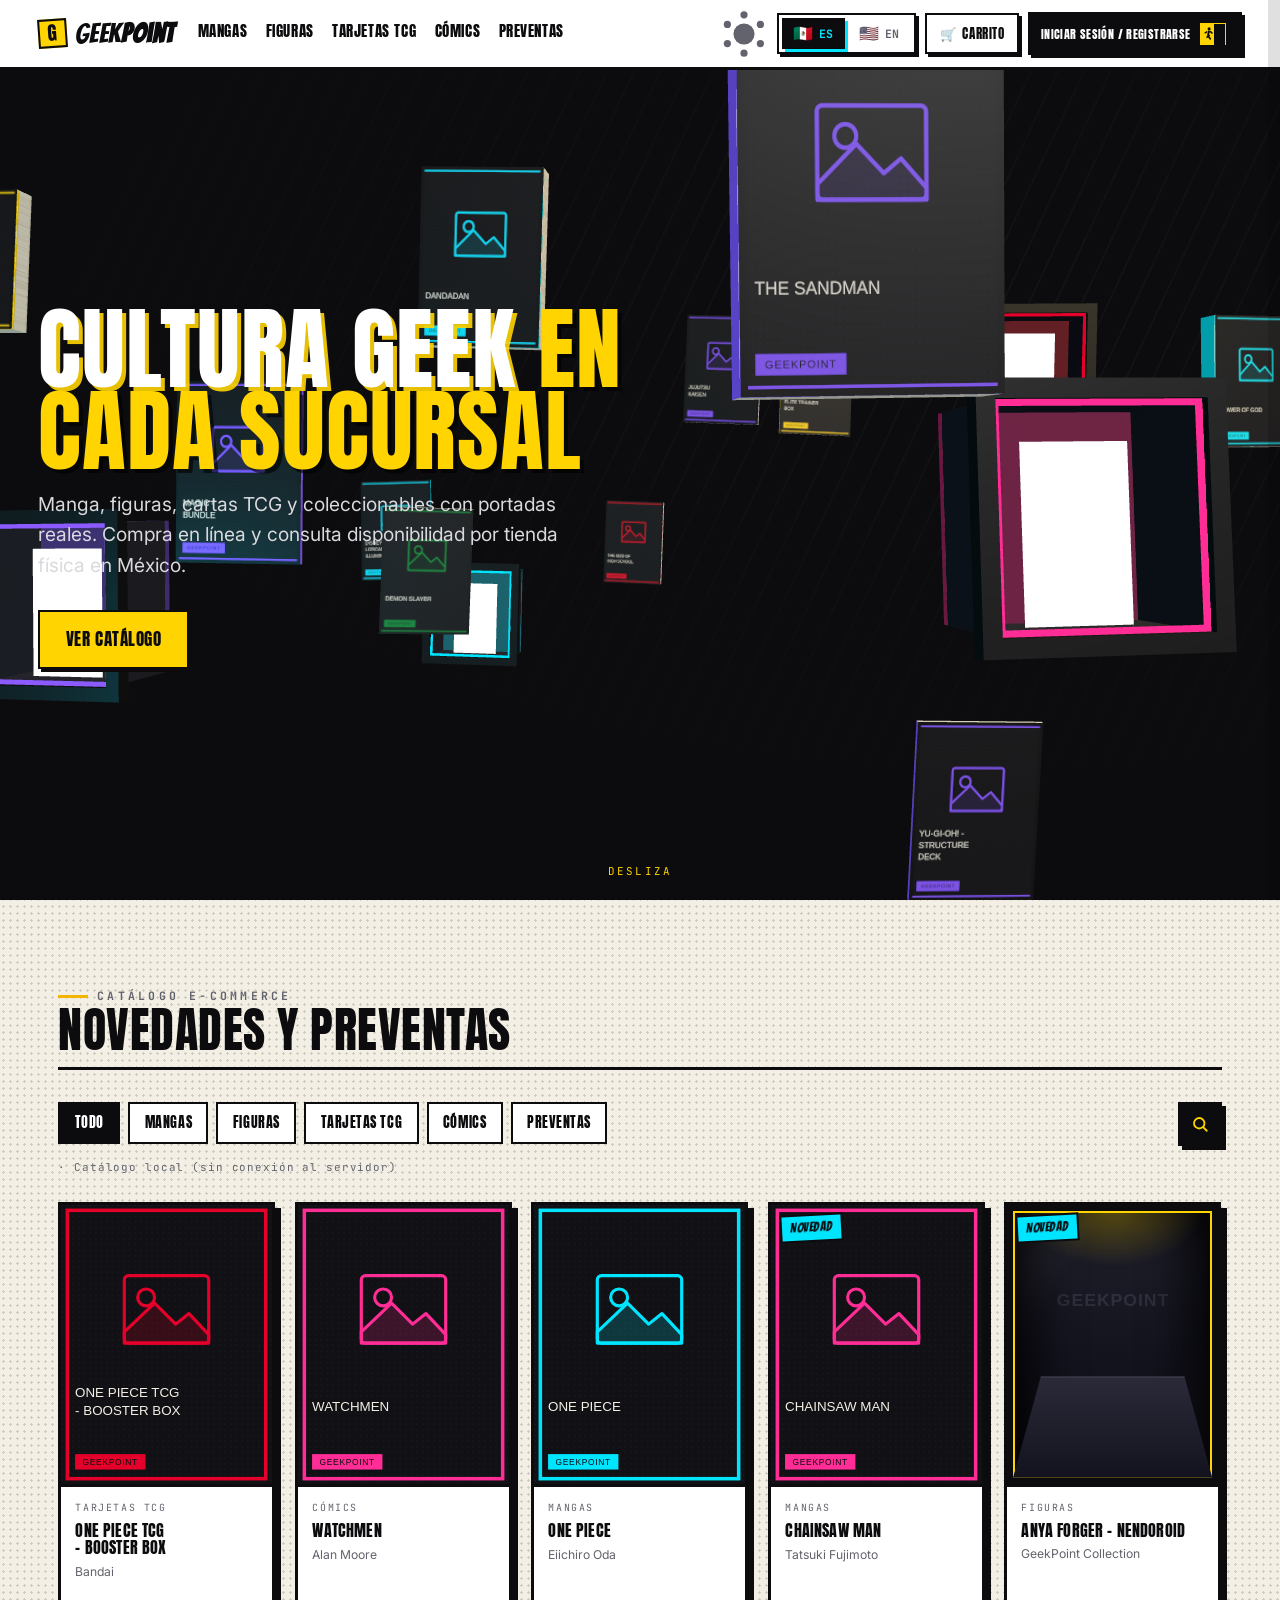
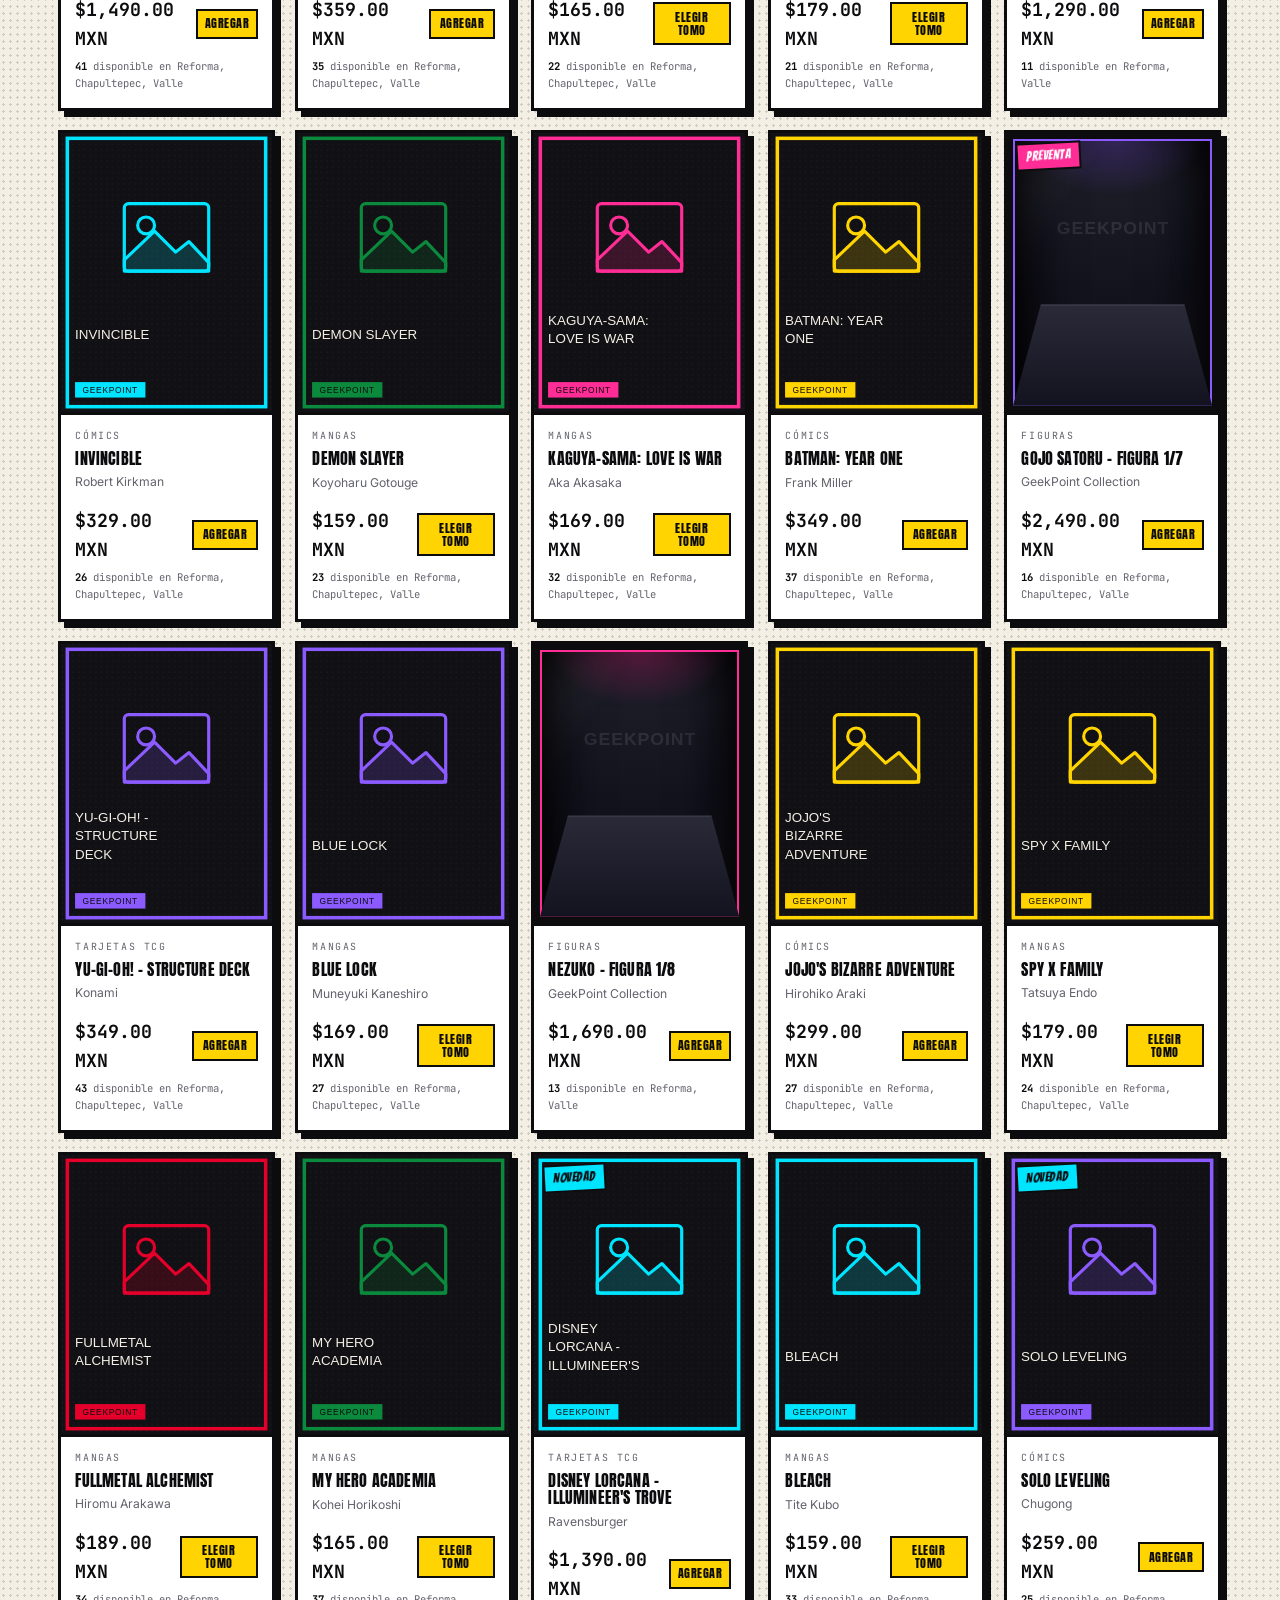
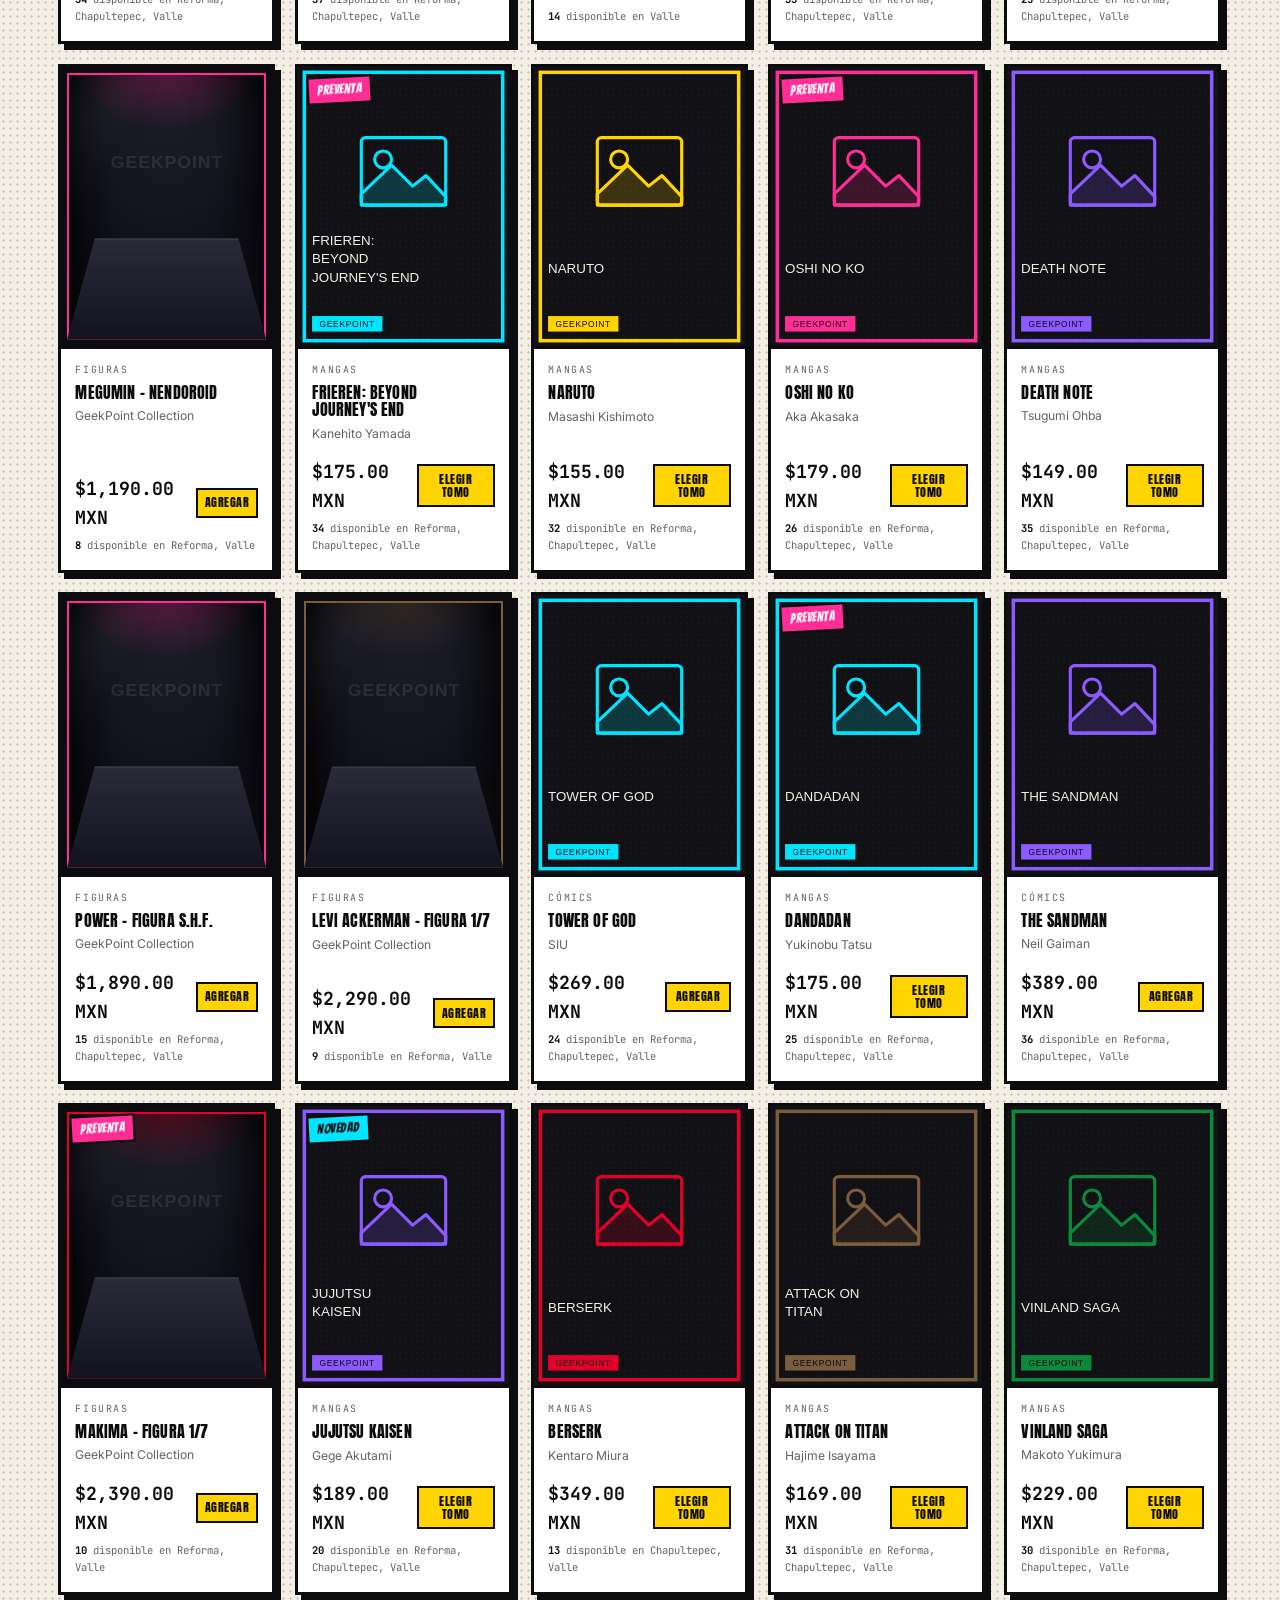
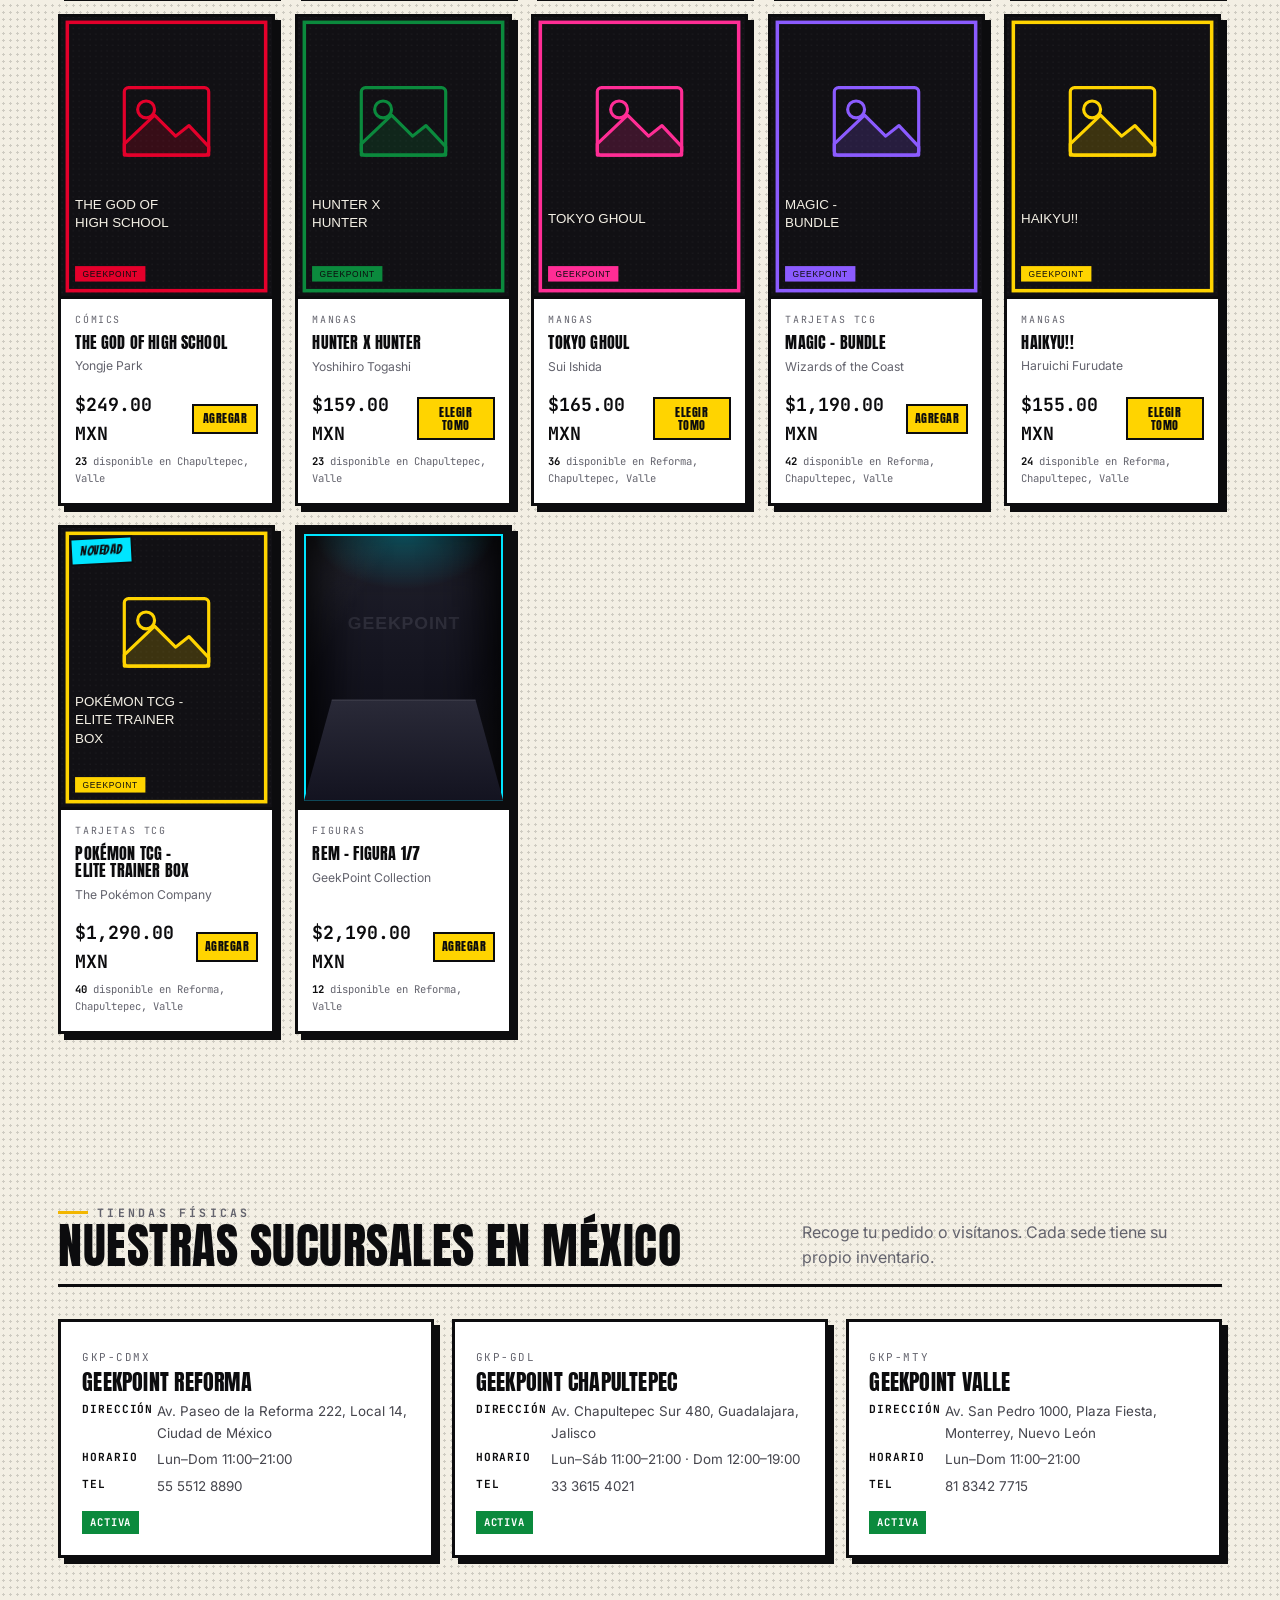
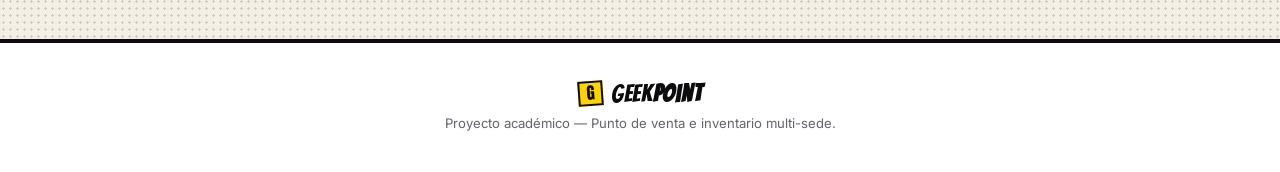
==== public_html/index.html @ 4c240dd3 "mejoras pequeñas" ====
<!DOCTYPE html>
<html lang="es">
<head>
  <meta charset="UTF-8" />
  <meta name="viewport" content="width=device-width, initial-scale=1, viewport-fit=cover" />
  <meta name="theme-color" content="#0c0c0e" />
  <title>GeekPoint — Portal Coleccionable & Sistema POS Multi-Sede</title>
  <meta name="description" content="Tienda de manga, figuras, cartas TCG y coleccionables. Catálogo interactivo 3D y sistema de punto de venta e inventario multi-sucursal." />

  <link rel="preconnect" href="https://fonts.googleapis.com" />
  <link rel="preconnect" href="https://fonts.gstatic.com" crossorigin />
  <link rel="stylesheet" href="https://fonts.googleapis.com/css2?family=Anton&family=Bangers&family=Inter:wght@400;500;600;700&family=JetBrains+Mono:wght@400;600;700&display=swap" />

  <link rel="icon" href="data:image/svg+xml,%3Csvg xmlns='http://www.w3.org/2000/svg' viewBox='0 0 100 100'%3E%3Crect width='100' height='100' fill='%23ffd400'/%3E%3Ctext x='50' y='72' font-size='68' text-anchor='middle' font-family='Arial Black,sans-serif' font-weight='900'%3EG%3C/text%3E%3C/svg%3E" />

  <!-- PWA: manifest + iconos (generados por tools/generate_pwa_icons.py a partir de este mismo favicon) -->
  <link rel="manifest" href="manifest.webmanifest" />
  <link rel="apple-touch-icon" sizes="180x180" href="icons/apple-touch-icon.png" />
  <meta name="application-name" content="GeekPoint" />
  <meta name="mobile-web-app-capable" content="yes" />
  <meta name="apple-mobile-web-app-capable" content="yes" />
  <meta name="apple-mobile-web-app-title" content="GeekPoint" />
  <meta name="apple-mobile-web-app-status-bar-style" content="default" />

  <!-- Anti-flash de Modo Oscuro: aplica data-theme antes de pintar. Por defecto: claro. -->
  <script>
    try {
      if (localStorage.getItem('gp_theme') === 'dark')
        document.documentElement.setAttribute('data-theme', 'dark');
    } catch (e) {}
  </script>

  <link rel="stylesheet" href="assets/css/tokens.css?v=20260914_v76" />
  <link rel="stylesheet" href="assets/css/base.css?v=20260922_v77" />
  <link rel="stylesheet" href="assets/css/components.css?v=20261001_v99" />
  <link rel="stylesheet" href="assets/css/store.css?v=20261002_v78" />
  <link rel="stylesheet" href="assets/css/app.css?v=20261002_v169" />
</head>
<body>
  <a class="skip-link" href="#main">Saltar al contenido</a>

  <!-- ================= SPLASH ================= -->
  <div class="splash" data-splash aria-hidden="true">
    <div class="splash__mark">GEEK<b>POINT</b></div>
    <div class="splash__bar"><i></i></div>
  </div>

  <!-- ================= HEADER ================= -->
  <header class="topbar" data-topbar>
    <a href="#/" class="brand" data-link>
      <span class="brand__glyph">G</span>
      <span>Geek<b>Point</b></span>
    </a>

    <nav class="topbar__nav" data-nav-store aria-label="Categorías">
      <a href="#/cat/manga" data-link data-i18n="cat.manga">Mangas</a>
      <a href="#/cat/figuras" data-link data-i18n="cat.figuras">Figuras</a>
      <a href="#/cat/tcg" data-link data-i18n="cat.tcg">Tarjetas TCG</a>
      <a href="#/cat/comics" data-link data-i18n="cat.comics">Cómics</a>
      <a href="#/cat/preventa" data-link data-i18n="cat.preventa">Preventas</a>
    </nav>

    <div class="topbar__actions">
      <!-- Solo visible cuando el navegador permite instalar de verdad (js/pwa.js). -->
      <button type="button" class="pwa-btn" data-pwa-install hidden title="Instalar aplicación" data-i18n-title="pwa.install">
        <svg viewBox="0 0 24 24" fill="none" stroke="currentColor" stroke-width="2.4" stroke-linecap="round" stroke-linejoin="round" aria-hidden="true">
          <path d="M12 3v11"/><path d="M7.5 9.5 12 14l4.5-4.5"/><path d="M4 16v3a2 2 0 0 0 2 2h12a2 2 0 0 0 2-2v-3"/>
        </svg>
        <span class="sr-only" data-i18n="pwa.install">Instalar aplicación</span>
      </button>
      <label for="themeToggle" class="themeToggle st-sunMoonThemeToggleBtn" title="Cambiar tema" aria-label="Cambiar a tema oscuro">
        <input type="checkbox" id="themeToggle" class="themeToggleInput" />
        <svg width="18" height="18" viewBox="0 0 20 20" fill="currentColor" stroke="none">
          <mask id="moon-mask">
            <rect x="0" y="0" width="20" height="20" fill="white"></rect>
            <circle cx="11" cy="3" r="8" fill="black"></circle>
          </mask>
          <circle class="sunMoon" cx="10" cy="10" r="8" mask="url(#moon-mask)"></circle>
          <g>
            <circle class="sunRay sunRay1" cx="18" cy="10" r="1.5"></circle>
            <circle class="sunRay sunRay2" cx="14" cy="16.928" r="1.5"></circle>
            <circle class="sunRay sunRay3" cx="6" cy="16.928" r="1.5"></circle>
            <circle class="sunRay sunRay4" cx="2" cy="10" r="1.5"></circle>
            <circle class="sunRay sunRay5" cx="6" cy="3.1718" r="1.5"></circle>
            <circle class="sunRay sunRay6" cx="14" cy="3.1718" r="1.5"></circle>
          </g>
        </svg>
      </label>

      <div class="lang-toggle" data-lang-toggle role="group" aria-label="Idioma / Language">
        <button type="button" data-lang="es" class="is-active" aria-label="Español">
          <span class="lang-toggle__flag" aria-hidden="true">🇲🇽</span><span class="lang-toggle__code">ES</span>
        </button>
        <button type="button" data-lang="en" aria-label="English">
          <span class="lang-toggle__flag" aria-hidden="true">🇺🇸</span><span class="lang-toggle__code">EN</span>
        </button>
      </div>

      <button type="button" class="cartbtn" data-nav-store data-cart-open aria-label="Carrito">
        <span aria-hidden="true">🛒</span>
        <span data-i18n="nav.cart">Carrito</span>
        <span class="cartbtn__count" data-cart-count data-count="0"></span>
      </button>

      <a href="#/acceso" class="btn btn--ink btn--sm navsign navsign--enter" data-link data-session-hide
         data-tip data-i18n-tip="cta.login">
        <span class="navsign__label" data-i18n="cta.login">Iniciar sesión</span>
        <!-- Pictograma placeholder estilo señal (puerta + figura geométrica).
             Contenido dentro de .navsign__stage (tamaño fijo, overflow:hidden):
             no puede desbordar el botón. Para sustituir el personaje basta con
             reemplazar el <svg> de .navsign__figure — la animación vive en
             components.css sobre esa clase, no depende de este markup. -->
        <span class="navsign__stage" aria-hidden="true">
          <span class="navsign__door">
            <span class="navsign__frame"></span>
            <span class="navsign__leaf"></span>
          </span>
          <span class="navsign__figure">
            <svg viewBox="0 0 20 24" width="100%" height="100%" fill="currentColor">
              <circle cx="11" cy="3.4" r="2.4"/>
              <rect x="8.6" y="6" width="3" height="7.4" rx="1.3" transform="rotate(14 10.1 9.7)"/>
              <rect x="11" y="7" width="2.2" height="5.5" rx="1" transform="rotate(-50 12.1 7)"/>
              <rect x="7.2" y="7.4" width="2.2" height="5" rx="1" transform="rotate(60 8.3 7.4)"/>
              <rect x="10.8" y="13" width="2.6" height="6.5" rx="1.2" transform="rotate(55 12.1 13)"/>
              <rect x="7" y="13" width="2.6" height="8.5" rx="1.2" transform="rotate(-38 8.3 13)"/>
            </svg>
          </span>
        </span>
      </a>
      <a href="#/panel" class="btn btn--panini btn--sm" data-link data-session-show hidden data-i18n="cta.mypanel">Mi panel</a>
      <button type="button" class="navsign navsign--exit" data-session-show hidden data-logout
              data-tip data-i18n-tip="cta.logout">
        <span class="navsign__stage" aria-hidden="true">
          <span class="navsign__door">
            <span class="navsign__frame"></span>
            <span class="navsign__leaf"></span>
          </span>
          <span class="navsign__figure">
            <svg viewBox="0 0 20 24" width="100%" height="100%" fill="currentColor">
              <circle cx="11" cy="3.4" r="2.4"/>
              <rect x="8.6" y="6" width="3" height="7.4" rx="1.3" transform="rotate(14 10.1 9.7)"/>
              <rect x="11" y="7" width="2.2" height="5.5" rx="1" transform="rotate(-50 12.1 7)"/>
              <rect x="7.2" y="7.4" width="2.2" height="5" rx="1" transform="rotate(60 8.3 7.4)"/>
              <rect x="10.8" y="13" width="2.6" height="6.5" rx="1.2" transform="rotate(55 12.1 13)"/>
              <rect x="7" y="13" width="2.6" height="8.5" rx="1.2" transform="rotate(-38 8.3 13)"/>
            </svg>
          </span>
        </span>
        <span class="sr-only" data-i18n="cta.logout">Cerrar sesión</span>
      </button>
    </div>
  </header>

  <div class="api-banner" data-api-banner hidden>
    <span data-i18n="banner.offline">Catálogo en modo local: el servidor no responde. La tienda funciona; para el panel inicia PHP + MySQL.</span>
    <button type="button" data-api-retry data-i18n="banner.retry">Reintentar</button>
  </div>

  <!-- ================= SPA ROOT ================= -->
  <main id="main" class="app-root" data-app>
    <div data-static-store>
      <!-- HERO -->
      <section class="hero">
        <canvas class="hero__canvas" data-hero3d aria-hidden="true"></canvas>
        <div class="hero__lines" aria-hidden="true"></div>
        <div class="hero__inner">
          <h1 class="hero__title">
            <span data-i18n="hero.t1">Cultura geek</span>
            <span class="yellow" data-i18n="hero.t2">en cada sucursal</span>
          </h1>
          <p class="hero__lead" data-i18n="hero.lead">
            Manga, figuras, cartas TCG y coleccionables con portadas reales.
            Compra en línea y consulta disponibilidad por tienda física en México.
          </p>
          <div class="hero__cta">
            <a href="#catalogo" class="btn btn--panini btn--lg" data-i18n="hero.shop">Ver catálogo</a>
          </div>
        </div>
        <span class="hero__scroll" data-i18n="hero.scroll">Desliza</span>
      </section>

      <!-- CATÁLOGO -->
      <section class="section" id="catalogo">
        <header class="section__head">
          <div>
            <p class="kicker" data-i18n="shop.kicker">Catálogo e-commerce</p>
            <h2 data-i18n="shop.title">Novedades y preventas</h2>
          </div>
        </header>
        <div class="catalog-controls">
          <div class="catbar" data-catbar></div>
          <div class="catsearch" data-catsearch>
            <button type="button" class="catsearch__toggle" data-search-toggle aria-label="Buscar" aria-expanded="false">
              <svg viewBox="0 0 24 24" fill="none" aria-hidden="true">
                <circle cx="11" cy="11" r="7" stroke="currentColor" stroke-width="2.4"/>
                <line x1="16.5" y1="16.5" x2="21" y2="21" stroke="currentColor" stroke-width="2.4" stroke-linecap="round"/>
              </svg>
            </button>
            <input type="search" class="catsearch__input" data-search-input
                   placeholder="Buscar por título o autor…" data-i18n-ph="shop.search"
                   aria-label="Buscar productos" autocomplete="off" />
          </div>
        </div>
        <div class="pgrid" data-pgrid></div>
      </section>

      <!-- SUCURSALES -->
      <section class="section" id="sucursales">
        <header class="section__head">
          <div>
            <p class="kicker" data-i18n="branches.kicker">Tiendas físicas</p>
            <h2 data-i18n="branches.title">Nuestras sucursales en México</h2>
          </div>
          <p data-i18n="branches.sub">Recoge tu pedido o visítanos. Cada sede tiene su propio inventario.</p>
        </header>
        <div class="branches" data-branches></div>
      </section>
    </div>
  </main>

  <!-- ================= CART DRAWER ================= -->
  <div class="cart-drawer__backdrop" data-cart-backdrop></div>
  <aside class="cart-drawer" data-cart-drawer aria-label="Carrito de compras">
    <div class="cart-drawer__head">
      <h2 data-i18n="cart.title">Tu carrito</h2>
      <button type="button" class="modal__close" data-cart-close aria-label="Cerrar">✕</button>
    </div>
    <div class="cart-drawer__items" data-cart-items></div>
    <div class="cart-drawer__foot">
      <div class="cart-drawer__total"><span data-i18n="cart.total">Total</span><span data-cart-total>$0.00</span></div>
      <button class="btn btn--panini btn--block" data-cart-quote data-i18n="cart.quote">Generar cotización</button>
      <p class="mono" style="font-size:.68rem;color:var(--muted);text-align:center" data-i18n="cart.note">Compra demo — no procesa pagos reales.</p>
    </div>
  </aside>

  <footer class="foot" data-foot>
    <div class="brand"><span class="brand__glyph">G</span><span>Geek<b>Point</b></span></div>
    <p class="foot__note" data-i18n="foot.note">Portal Coleccionable & Sistema POS Multi-Sede — proyecto académico.</p>
  </footer>

  <!-- ================= SCRIPTS (IIFE, orden estricto) ================= -->
  <script defer src="lib/gsap.min.js"></script>
  <script defer src="lib/ScrollTrigger.min.js"></script>
  <script defer src="lib/three.min.js"></script>
  <script defer src="lib/barcode.js?v=20260908_v74"></script>
  <script defer src="lib/manifest.js?v=20260908_v74"></script>
  <script defer src="js/config.js?v=20260910_v75"></script>
  <script defer src="js/i18n.js?v=20261002_v106"></script>
  <script defer src="js/ui.js?v=20260922_v89"></script>
  <script defer src="js/pwa.js?v=20261001_v1"></script>
  <script defer src="js/theme.js?v=20261001_v76"></script>
  <script defer src="js/api.js?v=20260910_v75"></script>
  <script defer src="js/services/pokemonApi.js?v=20260910_v75"></script>
  <script defer src="js/services/figureApi.js?v=20260910_v75"></script>
  <script defer src="js/store.js?v=20261002_v77"></script>
  <script defer src="js/catalog.js?v=20260914_v76"></script>
  <script defer src="js/three-hero.js?v=20260910_v75"></script>
  <script defer src="js/views/shell.js?v=20261002_v77"></script>
  <script defer src="js/views/store.js?v=20261002_v77"></script>
  <script defer src="js/views/login.js?v=20260930_v118"></script>
  <script defer src="js/views/account.js?v=20261001_v3"></script>
  <script defer src="js/views/admin.js?v=20261002_v92"></script>
  <script defer src="js/views/manager.js?v=20261001_v76"></script>
  <script defer src="js/views/pos.js?v=20261002_v94"></script>
  <script defer src="js/router.js?v=20260917_v76"></script>
  <script defer src="js/main.js?v=20261002_v93"></script>
</body>
</html>
---- public_html/assets/css/tokens.css ----
/* =============================================================
   GeekPoint — 1. Tokens de diseño
   Tienda  → "Manga Ink" (papel B&N alto contraste + Amarillo Panini + neón)
   Sistema → oscuro cyber (bajo  body.in-app)
   ============================================================= */
:root {
  /* ---- Constantes (no cambian entre temas) ---- */
  --display: "Anton", "Arial Narrow", "Segoe UI", system-ui, sans-serif;
  --comic:   "Bangers", "Anton", "Comic Sans MS", system-ui, cursive;
  --sans:    "Inter", -apple-system, BlinkMacSystemFont, "Segoe UI", system-ui, sans-serif;
  --mono:    "JetBrains Mono", ui-monospace, "SFMono-Regular", Consolas, monospace;

  --radius:    14px;
  --radius-sm: 9px;
  --radius-lg: 22px;
  --gutter: clamp(1rem, 4vw, 2.4rem);
  --maxw: 1240px;
  --topbar-h: 70px;

  --ease-out:    cubic-bezier(0.16, 1, 0.3, 1);
  --ease-in:     cubic-bezier(0.7, 0, 0.84, 0);
  --ease-soft:   cubic-bezier(0.25, 0.46, 0.45, 0.94);
  --ease-bounce: cubic-bezier(0.34, 1.56, 0.64, 1);

  /* ---- Constantes de contraste (NUNCA se redefinen por tema) ----
     Muchos componentes compartidos (badges, tags, botón amarillo, cierre
     de modal, selección de texto…) pintan texto oscuro sobre un fondo de
     acento fijo (--panini, --neon-cyan, degradados). Antes usaban
     var(--ink) para ese texto, lo cual funciona en .in-app (donde --ink
     nunca cambia) pero se rompe en el modo oscuro de la Store, donde
     --ink se invierte a un tono casi blanco y el texto queda casi
     invisible sobre amarillo. --ink-fixed / --paper-fixed son ese mismo
     par de colores pero SIN inversión: úsalos para "texto/silueta sobre
     un fondo de acento que no cambia con el tema", nunca para texto de
     cuerpo normal (ese sigue usando --text/--ink, que sí debe invertir). */
  --ink-fixed:   #0c0c0e;
  --paper-fixed: #ffffff;

  --z-topbar: 100; --z-banner: 90; --z-drawer: 400; --z-toast: 500; --z-modal: 600; --z-splash: 900;

  /* ---- Paleta base Manga Ink ---- */
  --paper:      #f3efe4;
  --paper-2:    #ffffff;
  --paper-3:    #eae5d6;
  --ink:        #0c0c0e;
  --ink-2:      #1b1b21;
  --ink-soft:   #45454d;
  --panini:     #ffd400;
  --panini-deep:#f2b600;
  --neon-cyan:    #00e5ff;
  --neon-magenta: #ff2d95;
  --neon-violet:  #8b5bff;
  --danger:  #e4002b;
  --success: #0b8a3d;
  --warning: #c77700;

  /* ---- Semántica (tema TIENDA por defecto) ---- */
  --bg:        var(--paper);
  --bg-2:      var(--paper-3);
  --surface:   var(--paper-2);
  --surface-2: var(--paper-3);
  --surface-3: #dfd9c7;
  --text:   var(--ink);
  --muted:  #63636d;
  --faint:  #8a8a93;
  --line:      var(--ink);
  --line-soft: #cfc9b8;
  --accent:    var(--ink);
  --accent-2:  var(--panini);

  /* sombras "manga" = offset duro, sin blur */
  --shadow-hard:    5px 5px 0 var(--ink);
  --shadow-hard-sm: 3px 3px 0 var(--ink);
  --shadow-pop:     6px 6px 0 var(--panini-deep);
  --halftone: rgba(12,12,14,0.16);

  /* variables compartidas con el sistema (valores neutros en la tienda) */
  --nm-out: var(--shadow-hard-sm);
  --nm-out-sm: var(--shadow-hard-sm);
  --nm-in: none; --nm-in-sm: none;
  --glow-cyan: 0 0 0 2px var(--ink);
  --glow-violet: 0 0 0 2px var(--ink);

  --btn-bg: var(--paper-2);
  --btn-fg: var(--ink);
  --btn-shadow: var(--shadow-hard-sm);
  --btn-border: var(--ink);

  color-scheme: light;
}

/* =============================================================
   Modo Oscuro de la TIENDA — activado por el toggle (data-theme).
   Se limita a  body:not(.in-app)  para no colisionar con el tema
   cyber de los módulos internos, que sigue mandando en .in-app.
   ============================================================= */
:root[data-theme="dark"] { color-scheme: dark; }

:root[data-theme="dark"] body:not(.in-app) {
  /* Papel/tinta invertidos → chrome (topbar, botones, splash) sigue el tema */
  --paper:      #12121a;
  --paper-2:    #1b1b24;
  --paper-3:    #23232f;
  --ink:        #f2efe6;
  --ink-2:      #e8e4d8;
  --ink-soft:   #b6b3a7;

  /* Semántica */
  --bg:        #0f0f15;
  --bg-2:      #14141c;
  --surface:   #1b1b24;
  --surface-2: #23232f;
  --surface-3: #2c2c3a;
  --text:   #f2efe6;
  --muted:  #a4a1af;
  --faint:  #77757f;
  --line:      #3b3b49;
  --line-soft: #26262f;
  --accent:    var(--text);
  --accent-2:  var(--panini);

  /* Sombras "manga" en oscuro: un offset negro se funde con un fondo ya
     oscuro y desaparece (el bug que reportaste: "elementos que
     prácticamente desaparecen"). Se mantiene el mismo lenguaje "golpe
     duro sin blur" de la Store, pero con el offset en el tono claro de
     --ink de este tema — así el borde/sombra vuelve a leerse contra la
     superficie oscura, igual que en claro se lee contra la superficie clara. */
  --shadow-hard:    4px 4px 0 rgba(242,239,230,.22);
  --shadow-hard-sm: 2px 2px 0 rgba(242,239,230,.18);
  --shadow-pop:     6px 6px 0 var(--panini-deep);
  --halftone: rgba(255,255,255,.045);

  --nm-out: var(--shadow-hard-sm);
  --nm-out-sm: var(--shadow-hard-sm);

  --btn-bg: var(--surface-2);
  --btn-fg: var(--text);
  --btn-shadow: var(--shadow-hard-sm);
  --btn-border: var(--ink);
}

/* El HERO es una isla oscura por diseño (lienzo 3D detrás del texto):
   se "des-invierte" localmente para que no quede crema. */
:root[data-theme="dark"] body:not(.in-app) .hero {
  --ink:      #0a0a0f;   /* restaura el fondo oscuro del hero */
  --paper-2:  #f4f1e8;   /* restaura el texto claro del hero  */
}

/* =============================================================
   Tema SISTEMA (oscuro) — activo en login y módulos internos
   ============================================================= */
body.in-app,
body.in-shell {
  --bg:        #0b0c10;
  --bg-2:      #0e0f15;
  --surface:   #14151d;
  --surface-2: #191b25;
  --surface-3: #202331;
  --line:      #2a2d3f;
  --line-soft: #202331;
  --text:   #eef0f7;
  --muted:  #9498b6;
  --faint:  #6a6e90;
  --accent:    var(--panini);
  --accent-2:  var(--neon-cyan);
  /* Variante "para texto" de --accent/--accent-2: varios componentes
     (precios, kickers, links) pintan el acento directamente como color de
     texto. Sobre el fondo oscuro de este tema, el amarillo/cian a toda
     saturación se lee perfecto — por eso aquí son iguales a --accent/
     --accent-2. El tema claro de abajo los redefine con tonos más oscuros
     porque amarillo/cian puro sobre blanco es casi ilegible. */
  --accent-text:   var(--accent);
  --accent-2-text: var(--accent-2);

  --nm-light: rgba(255,255,255,0.045);
  --nm-dark:  rgba(0,0,0,0.55);
  --nm-out:    -6px -6px 16px var(--nm-light), 8px 8px 22px var(--nm-dark);
  --nm-out-sm: -3px -3px 8px var(--nm-light), 4px 4px 12px var(--nm-dark);
  --nm-in:     inset -4px -4px 10px var(--nm-light), inset 5px 5px 14px var(--nm-dark);
  --nm-in-sm:  inset -2px -2px 6px var(--nm-light), inset 3px 3px 8px var(--nm-dark);
  --glow-cyan:   0 0 0 1px rgba(255,212,0,.4), 0 0 22px rgba(255,212,0,.28);
  --glow-violet: 0 0 0 1px rgba(0,229,255,.4), 0 0 22px rgba(0,229,255,.3);

  --shadow-hard: var(--nm-out);
  --shadow-hard-sm: var(--nm-out-sm);
  --shadow-pop: var(--nm-out);

  --btn-bg: var(--surface-2);
  --btn-fg: var(--text);
  --btn-shadow: var(--nm-out-sm);
  --btn-border: transparent;

  --radius: 16px; --radius-sm: 12px; --radius-lg: 24px;

  color-scheme: dark;
}

/* =============================================================
   Tema SISTEMA (claro) — Login y módulos internos con el toggle en
   "claro". Antes .in-app no tenía variante clara (el interruptor estaba
   oculto ahí, ver components.css). Misma LÓGICA que el oscuro de arriba
   (superficies elevadas con sombra neumórfica, jerarquía de texto en 3
   niveles, --accent/--accent-2 como acento fijo de marca) pero resuelta
   en claro: base gris-azulado suave, tarjetas casi blancas "elevadas"
   con luz arriba-izquierda y sombra abajo-derecha en vez del par
   luz/oscuridad sobre negro. No es una inversión mecánica del oscuro:
   los grises se eligieron para que la sombra neumórfica siga leyéndose
   (una sombra clara sobre blanco puro es invisible). */
:root[data-theme="light"] body.in-app,
:root[data-theme="light"] body.in-shell {
  --bg:        #eef1f6;
  --bg-2:      #e6e9f0;
  --surface:   #f8f9fc;
  --surface-2: #ffffff;
  --surface-3: #eceff5;
  --line:      #dbdfe8;
  --line-soft: #e6e9f0;
  --text:   #171922;
  --muted:  #5b5f72;
  --faint:  #8b8ea1;
  --accent:    var(--panini);
  --accent-2:  var(--neon-cyan);
  /* Panini/neon-cyan a toda saturación siguen sirviendo de fondo (chips,
     botones, glows), pero como TEXTO sobre las superficies claras de
     abajo casi no se leen — estas dos son la versión oscurecida para esos
     casos (precios, kickers, links destacados). */
  --accent-text:   #8a6300;
  --accent-2-text: #0a7d94;

  --nm-light: rgba(255,255,255,.95);
  --nm-dark:  rgba(163,171,194,.4);
  --nm-out:    -6px -6px 16px var(--nm-light), 8px 8px 22px var(--nm-dark);
  --nm-out-sm: -3px -3px 8px var(--nm-light), 4px 4px 12px var(--nm-dark);
  --nm-in:     inset -4px -4px 10px var(--nm-light), inset 5px 5px 14px var(--nm-dark);
  --nm-in-sm:  inset -2px -2px 6px var(--nm-light), inset 3px 3px 8px var(--nm-dark);
  --glow-cyan:   0 0 0 1px rgba(255,212,0,.4), 0 0 18px rgba(255,212,0,.25);
  --glow-violet: 0 0 0 1px rgba(0,229,255,.4), 0 0 18px rgba(0,229,255,.28);

  --shadow-hard: var(--nm-out);
  --shadow-hard-sm: var(--nm-out-sm);
  --shadow-pop: var(--nm-out);

  --btn-bg: var(--surface-2);
  --btn-fg: var(--text);
  --btn-shadow: var(--nm-out-sm);
  --btn-border: transparent;

  color-scheme: light;
}
---- public_html/assets/css/base.css ----
/* =============================================================
   2. Reset & base
   ============================================================= */
*, *::before, *::after { box-sizing: border-box; margin: 0; }

html {
  -webkit-text-size-adjust: 100%;
  tab-size: 2;
  overflow-x: clip;
  scroll-behavior: smooth;
}
@media (prefers-reduced-motion: reduce) { html { scroll-behavior: auto; } }

body {
  font-family: var(--sans);
  font-size: 16px;
  line-height: 1.6;
  color: var(--text);
  background-color: var(--bg);
  /* Textura de papel + trama de puntos (manga) */
  background-image:
    radial-gradient(var(--halftone) 1px, transparent 1.4px);
  background-size: 7px 7px;
  -webkit-font-smoothing: antialiased;
  -moz-osx-font-smoothing: grayscale;
  text-rendering: optimizeLegibility;
  overflow-x: clip;
  overscroll-behavior-y: none;
  min-height: 100vh;
  /* Pie de página pegado abajo: sin esto, una vista con poco contenido
     (p. ej. "Mi cuenta") deja el .foot colgando a media pantalla y todo
     lo que sobra hasta el 100vh de arriba queda como una franja vacía
     DEBAJO del pie — se ve como si la página estuviera rota. El root de
     la SPA (.app-root) es el único que necesita crecer: las vistas que sí
     llenan la pantalla (tienda, POS, admin) ya reservan su propio alto
     mínimo, así que no cambian; solo las cortas ahora empujan el pie
     hasta el fondo real del viewport en vez de dejarlo a la mitad. */
  display: flex; flex-direction: column;
  transition: background-color .4s var(--ease-out), color .4s var(--ease-out);
}
.app-root { flex: 1 0 auto; }
body.in-app {
  background-image:
    radial-gradient(1200px 700px at 12% -10%, rgba(255,212,0,.10), transparent 60%),
    radial-gradient(1000px 600px at 100% 0%, rgba(0,229,255,.10), transparent 55%);
  background-size: auto;
}

img, svg, canvas, video { display: block; max-width: 100%; }
img { height: auto; }
button, input, select, textarea { font: inherit; color: inherit; }
button { cursor: pointer; border: 0; background: none; }
a { color: inherit; text-decoration: none; }
p { text-wrap: pretty; }

h1, h2, h3, h4 {
  font-family: var(--display);
  text-wrap: balance;
  line-height: 1.02;
  letter-spacing: 0.01em;
  font-weight: 400;
  text-transform: uppercase;
}
body.in-app h1, body.in-app h2, body.in-app h3, body.in-app h4 {
  letter-spacing: -0.01em;
}

::selection { background: var(--panini); color: var(--ink-fixed); }

:focus-visible {
  outline: 3px solid var(--neon-cyan);
  outline-offset: 2px;
}

* { scrollbar-width: thin; scrollbar-color: var(--ink) transparent; }
*::-webkit-scrollbar { width: 10px; height: 10px; }
*::-webkit-scrollbar-thumb { background: var(--ink); border-radius: 0; }
body.in-app *::-webkit-scrollbar-thumb { background: var(--surface-3); border-radius: 20px; }

/* =============================================================
   3. Utilidades
   ============================================================= */
.skip-link {
  position: fixed; top: -120px; left: 1rem;
  padding: .7rem 1.1rem; background: var(--panini); color: var(--ink-fixed);
  z-index: var(--z-splash); border: 2px solid var(--ink-fixed); font-weight: 700;
  transition: top .2s var(--ease-out);
}
.skip-link:focus { top: 1rem; }

.sr-only {
  position: absolute; width: 1px; height: 1px; padding: 0; margin: -1px;
  overflow: hidden; clip: rect(0 0 0 0); white-space: nowrap; border: 0;
}

.container { width: 100%; max-width: var(--maxw); margin-inline: auto; padding-inline: var(--gutter); }

.kicker {
  font-family: var(--mono);
  font-size: .72rem;
  letter-spacing: .28em;
  text-transform: uppercase;
  color: var(--text);
  display: inline-flex; align-items: center; gap: .55rem;
  font-weight: 700;
}
.kicker::before {
  content: ""; width: 30px; height: 3px; background: var(--panini-deep);
}
body.in-app .kicker { color: var(--accent-text); }
body.in-app .kicker::before { background: var(--accent); height: 1px; }

[hidden] { display: none !important; }

/* Reveal on scroll — funcional (NO se apaga con reduced-motion) */
.reveal { opacity: 0; transform: translateY(24px); transition: opacity .6s var(--ease-out), transform .6s var(--ease-out); }
.reveal.is-visible { opacity: 1; transform: none; }
.reveal[data-split] { opacity: 1; transform: none; }
@media (prefers-reduced-motion: reduce) { .reveal { transition-duration: .3s; } }

.mono { font-family: var(--mono); }
.muted { color: var(--muted); }
.right { text-align: right; }
.mt { margin-top: 1.2rem; }
---- public_html/assets/css/components.css ----
/* =============================================================
   5. Componentes compartidos (tienda + sistema, vía variables)
   ============================================================= */

/* ---------- Splash ---------- */
.splash {
  position: fixed; inset: 0; z-index: var(--z-splash);
  display: grid; place-content: center; gap: 1.4rem;
  background: var(--paper);
  transition: opacity .5s var(--ease-out), visibility .5s;
  animation: splashSafety .01s 4.5s forwards;
}
.splash.is-out { opacity: 0; visibility: hidden; pointer-events: none; }
@keyframes splashSafety { to { opacity: 0; visibility: hidden; pointer-events: none; } }
.splash__mark { font-family: var(--comic); font-size: clamp(2.4rem, 9vw, 4rem); letter-spacing: .04em; color: var(--ink); display: flex; align-items: center; gap: .5rem; }
.splash__mark b { color: var(--ink-fixed); -webkit-text-stroke: 2px var(--ink-fixed); background: var(--panini); padding: 0 .25em; box-shadow: var(--shadow-hard-sm); }
.splash__bar { width: 220px; height: 8px; border: 2px solid var(--ink); overflow: hidden; }
.splash__bar i { display: block; height: 100%; width: 38%; background: var(--ink); animation: load 1s var(--ease-soft) infinite; }
@keyframes load { 0% { transform: translateX(-110%); } 100% { transform: translateX(360%); } }
@keyframes spin { to { transform: rotate(360deg); } }

/* ---------- Top bar (chrome público) ---------- */
.topbar {
  position: sticky; top: 0; z-index: var(--z-topbar);
  min-height: var(--topbar-h);
  display: flex; align-items: center; gap: 1rem;
  padding: .5rem var(--gutter);
  background: var(--paper-2);
  border-bottom: 3px solid var(--ink);
}
/* Dentro de login/POS/admin (tema cyber oscuro) el topbar sigue viéndose
   igual que en la tienda (fondo claro fijo, arriba) — así que su texto e
   iconos también deben resolver a los tokens CLAROS de la tienda aquí
   dentro, no a los --text/--faint/--line oscuros de body.in-app (que
   quedarían casi invisibles sobre un fondo blanco). Mismo patrón que la
   "isla" del .hero en tokens.css: re-tematizado local, sin tocar el resto
   del panel. */
body.in-app .topbar {
  --text: var(--ink);
  --muted: #63636d;
  --faint: #8a8a93;
  --surface-2: var(--paper-3);
  --line: var(--ink);
}
/* El selector/idioma y "Mi panel" también tienen versión "cyber" (píldoras
   redondeadas, sin borde) para el resto de login/POS/admin — dentro del
   topbar se cancela esa variante y se repite el estilo "cómic" exacto de
   la tienda (esquinas rectas, borde de 2px, sombra dura), en vez de
   duplicar los mismos botones con clases nuevas. */
body.in-app .topbar .lang-toggle { border-color: var(--ink); background: var(--paper-2); border-radius: 0; box-shadow: 3px 3px 0 var(--ink); }
body.in-app .topbar .lang-toggle button { border-radius: 0; }
body.in-app .topbar .lang-toggle button.is-active {
  color: var(--neon-cyan); background: var(--ink-fixed); border-color: var(--ink-fixed); box-shadow: 3px 3px 0 var(--neon-cyan);
}
body.in-app .topbar .btn {
  border-radius: 0; border-color: var(--ink); text-transform: uppercase; font-size: .92rem;
  background: var(--paper-2); color: var(--ink); box-shadow: var(--shadow-hard-sm);
}
body.in-app .topbar .btn:hover { transform: translate(-2px,-2px); box-shadow: 6px 6px 0 var(--ink); }
body.in-app .topbar .btn:active { transform: translate(1px,1px); box-shadow: none; }
body.in-app .topbar .btn--panini { background: var(--panini); color: var(--ink-fixed); border-color: var(--ink-fixed); }
body.in-app .topbar .btn--ink { background: var(--ink); color: var(--paper-2); border-color: var(--ink); }
/* El toggle claro/oscuro de la tienda también debe voltear el topbar
   dentro de login/POS/admin (antes se quedaba fijo en claro). Mismos
   valores que usa la tienda en :root[data-theme=dark] body:not(.in-app)
   arriba en tokens.css — --paper-2/--ink son los que de verdad pintan el
   fondo/borde/sombra del topbar y sus botones (ver reglas de arriba), así
   que redefinirlos aquí basta para que todo el bloque se re-tiña. */
:root[data-theme="dark"] body.in-app .topbar {
  --paper-2: #1b1b24;
  --paper-3: #23232f;
  --ink: #f2efe6;
  --text: #f2efe6;
  --muted: #a4a1af;
  --faint: #77757f;
  --surface-2: #23232f;
  --line: #3b3b49;
}

.brand { display: flex; align-items: center; gap: .5rem; font-family: var(--comic); font-size: 1.7rem; letter-spacing: .03em; color: var(--text); line-height: 1; }
.brand__glyph {
  display: inline-grid; place-items: center; width: 1.5em; height: 1.5em;
  background: var(--panini); color: var(--ink-fixed); border: 2px solid var(--ink-fixed);
  font-family: var(--display); font-size: .7em; transform: rotate(-4deg);
}
body.in-app .brand__glyph { background: var(--accent); }
.brand b { color: var(--text); }

.topbar__nav { display: none; gap: 1.15rem; margin-inline: .4rem; }
.topbar__nav a {
  font-family: var(--display); text-transform: uppercase; font-size: .92rem; letter-spacing: .04em;
  color: var(--text); padding: .2rem 0; border-bottom: 3px solid transparent;
  transition: border-color .18s var(--ease-out), color .18s var(--ease-out);
}
.topbar__nav a:hover, .topbar__nav a.is-active { border-color: var(--panini-deep); }
@media (min-width: 1040px) { .topbar__nav { display: flex; } }
body.in-app .topbar__nav { display: none; }

.topbar__actions { margin-inline-start: auto; display: flex; align-items: center; gap: .55rem; }

/* ---------- Lang toggle (brutalist neón, con banderas) ---------- */
.lang-toggle {
  display: inline-flex; gap: 3px; padding: 3px;
  border: 2px solid var(--ink); background: var(--paper-2);
  box-shadow: 3px 3px 0 var(--ink);
}
.lang-toggle button {
  display: inline-flex; align-items: center; gap: .32rem;
  font-family: var(--mono); font-size: .72rem; font-weight: 700; letter-spacing: .06em;
  line-height: 1; padding: .32rem .56rem; color: var(--muted);
  border: 2px solid transparent;
  transition: transform .16s var(--ease-bounce), color .15s var(--ease-out),
              background .15s var(--ease-out), box-shadow .15s var(--ease-out), border-color .15s var(--ease-out);
}
.lang-toggle__flag { font-size: 1rem; line-height: 1; filter: grayscale(.55) contrast(1.05); transition: transform .16s var(--ease-bounce), filter .15s var(--ease-out); }
.lang-toggle button:hover { transform: translateY(-2px) scale(1.05); color: var(--ink); }
.lang-toggle button:hover .lang-toggle__flag { transform: scale(1.18); filter: none; }
.lang-toggle button:active { transform: translateY(0) scale(.98); }
.lang-toggle button.is-active {
  color: var(--neon-cyan); background: var(--ink-fixed);
  border-color: var(--ink-fixed); box-shadow: 3px 3px 0 var(--neon-cyan);
}
.lang-toggle button.is-active .lang-toggle__flag { filter: none; }

body.in-app .lang-toggle { border-color: var(--line); background: var(--surface-2); border-radius: 999px; box-shadow: none; }
body.in-app .lang-toggle button { border-radius: 999px; }
body.in-app .lang-toggle button.is-active {
  color: #05060b; background: var(--accent); border-color: transparent;
  box-shadow: 0 0 0 1px var(--accent), 0 0 14px rgba(0,229,255,.45);
}

/* ---------- Cart button ---------- */
.cartbtn {
  position: relative; display: inline-flex; align-items: center; gap: .4rem;
  padding: .5rem .8rem; border: 2px solid var(--ink); background: var(--paper-2);
  font-family: var(--display); text-transform: uppercase; font-size: .82rem; letter-spacing: .04em;
  box-shadow: var(--shadow-hard-sm);
  transition: transform .14s var(--ease-out), box-shadow .18s var(--ease-out);
}
.cartbtn:hover { transform: translate(-1px,-1px); box-shadow: 5px 5px 0 var(--ink); }
.cartbtn:active { transform: translate(2px,2px); box-shadow: none; }
.cartbtn__count {
  box-sizing: border-box;
  min-width: 1.5em; height: 1.5em; padding: 0 .32em;
  display: inline-flex; align-items: center; justify-content: center;
  line-height: 1; text-align: center;
  background: var(--panini); color: var(--ink-fixed); border: 2px solid var(--ink-fixed);
  font-family: var(--mono); font-size: .68rem; font-weight: 700; font-variant-numeric: tabular-nums;
}
.cartbtn__count:empty, .cartbtn__count[data-count="0"] { display: none; }

/* ---------- Nav sign: pictograma "señal de evacuación" (entrada / salida) ----------
   .navsign es la base compartida por el link de acceso (.navsign--enter,
   además .btn) y el botón de logout (.navsign--exit, sin chrome de botón).
   Contención: TODA la escena (puerta + figura) vive dentro de
   .navsign__stage, una caja de tamaño FIJO con overflow:hidden — el
   personaje solo se traduce unos px dentro de esa caja, así que
   estructuralmente no puede desbordar el botón ni superponerse al texto
   (que es un elemento hermano, .navsign__label). El stage nunca cambia de
   tamaño con el hover, así que el botón tampoco.
   Estilo pictograma: placa amarilla (--panini) con puerta y figura en
   negro (--ink) — mismo lenguaje que un pictograma de señalización
   (icono oscuro sobre fondo de contraste), usando solo los tokens de
   marca ya existentes. La figura es un SVG hecho con formas geométricas
   simples (círculo + rectángulos angulados) a propósito: es un
   placeholder fácil de sustituir — reemplaza solo el <svg> dentro de
   .navsign__figure; toda la animación (transform/opacity) está declarada
   sobre esa clase contenedora, no sobre el SVG, así que un sprite/imagen
   futuro la hereda sin tocar una sola línea de CSS.
   Disparo: :hover, :focus-visible (teclado) y .is-touched (tap en
   táctil — ver initNavFx en main.js; usa touchstart SIN preventDefault
   para no bloquear el clic real). Todo por `transition`, no `animation`:
   si el mouse sale a medio camino, revierte suave desde el punto actual
   en vez de saltar o reiniciarse. */
.navsign { position: relative; }
.navsign__label { white-space: nowrap; }
.navsign__stage {
  position: relative; overflow: hidden; flex: 0 0 auto;
  width: 30px; height: 26px;
  background: var(--panini); border: 2px solid var(--ink);
}
.navsign__door { position: absolute; top: 1px; width: 11px; height: 24px; perspective: 140px; }
.navsign__frame { position: absolute; inset: 0; border: 1.5px solid var(--ink-fixed); background: var(--paper-fixed); }
.navsign__leaf {
  position: absolute; inset: 0; background: var(--ink-fixed);
  transform-style: preserve-3d;
  transition: transform .34s var(--ease-bounce);
}
/* Chispazo de impacto: un anillo que se expande y se desvanece pegado al
   marco de la puerta, igual que el "destello" que se ve en el momento en
   que la puerta se cierra/abre de golpe en el video de referencia. Vive
   DENTRO de .navsign__stage (que ya recorta con overflow:hidden), así que
   por más que crezca nunca sale del botón. */
.navsign__door::after {
  content: ""; position: absolute; inset: -1px;
  box-shadow: 0 0 0 0 var(--ink); opacity: 0; pointer-events: none;
}
@keyframes navsignPing {
  0%   { box-shadow: 0 0 0 0 var(--ink); opacity: .55; }
  100% { box-shadow: 0 0 0 5px var(--ink); opacity: 0; }
}
.navsign__figure {
  position: absolute; bottom: 1px; width: 13px; height: 19px; color: var(--ink-fixed);
  transition: transform .26s cubic-bezier(.4,0,.2,1), opacity .16s ease;
}

/* Sacudida de impacto: la placa entera (puerta + figura, ya contenidas en
   .navsign__stage) da un golpecito de rotación justo cuando termina el
   paso por la puerta — como si la puerta acabara de azotarse. Es una
   animación de un solo disparo (no infinite): CSS solo la reproduce
   mientras dura el estado :hover/:focus-visible/.is-touched, así que
   quitar el mouse a medio bamboleo simplemente la corta ahí, sin dejarla
   "colgada" a mitad de un giro (transform vuelve a rotate(0) por la regla
   base de .navsign__stage, ver abajo). El delay hace que arranque justo
   cuando la figura ya casi terminó de desvanecerse/aparecer. */
@keyframes navsignShake {
  0%   { transform: rotate(0deg); }
  25%  { transform: rotate(-3deg); }
  55%  { transform: rotate(2.5deg); }
  80%  { transform: rotate(-1deg); }
  100% { transform: rotate(0deg); }
}
.navsign__stage { transform: rotate(0deg); }

/* Entrada: puerta a la derecha, la figura arranca visible a la izquierda
   y camina HACIA la puerta, encogiéndose/desvaneciendo al "entrar". */
.navsign--enter .navsign__door { right: 1px; transform-origin: left center; }
.navsign--enter .navsign__figure { left: 2px; transform: translateX(0) scale(1); opacity: 1; }
.navsign--enter:hover .navsign__leaf,
.navsign--enter:focus-visible .navsign__leaf,
.navsign--enter.is-touched .navsign__leaf { transform: rotateY(-98deg); }
.navsign--enter:hover .navsign__figure,
.navsign--enter:focus-visible .navsign__figure,
.navsign--enter.is-touched .navsign__figure {
  transform: translateX(8px) scale(.5); opacity: 0;
  transition-delay: .04s, 0s;
}
.navsign--enter:hover .navsign__stage,
.navsign--enter:focus-visible .navsign__stage,
.navsign--enter.is-touched .navsign__stage { animation: navsignShake .3s ease-in-out .18s 1; }
.navsign--enter:hover .navsign__door::after,
.navsign--enter:focus-visible .navsign__door::after,
.navsign--enter.is-touched .navsign__door::after { animation: navsignPing .38s ease-out .16s 1; }

/* Salida: puerta a la izquierda, la figura arranca oculta junto a la
   puerta y aparece/se aleja hacia la derecha — dirección y estado de
   reposo invertidos respecto a la entrada, mismo lenguaje visual. */
.navsign--exit .navsign__door { left: 1px; transform-origin: right center; }
.navsign--exit .navsign__figure { right: 2px; transform: translateX(-8px) scale(.5); opacity: 0; }
.navsign--exit:hover .navsign__leaf,
.navsign--exit:focus-visible .navsign__leaf,
.navsign--exit.is-touched .navsign__leaf { transform: rotateY(98deg); }
.navsign--exit:hover .navsign__figure,
.navsign--exit:focus-visible .navsign__figure,
.navsign--exit.is-touched .navsign__figure {
  transform: translateX(0) scale(1); opacity: 1;
  transition-delay: .06s, .06s;
}
.navsign--exit:hover .navsign__stage,
.navsign--exit:focus-visible .navsign__stage,
.navsign--exit.is-touched .navsign__stage { animation: navsignShake .3s ease-in-out .18s 1; }
.navsign--exit:hover .navsign__door::after,
.navsign--exit:focus-visible .navsign__door::after,
.navsign--exit.is-touched .navsign__door::after { animation: navsignPing .38s ease-out .16s 1; }

/* .navsign--enter reutiliza .btn (borde, sombra, mismo hover que el resto
   de la navegación). .navsign--exit es deliberadamente SIN contorno de
   botón: solo la placa/figura son el elemento interactivo, con área de
   clic ampliada por el padding. */
.navsign--exit {
  display: inline-flex; align-items: center; justify-content: center;
  padding: .3rem; flex: 0 0 auto;
  background: transparent; border: 0; box-shadow: none; cursor: pointer;
}

/* ---------- Tooltip de los signos de nav ----------
   Mismo lenguaje visual que el tooltip existente (.tip::after en este
   archivo: burbuja + flecha, activado por :hover/:focus-visible), pero
   anclado hacia ABAJO (estos elementos están pegados arriba, en la
   topbar) y alineado al borde derecho (están pegados al borde derecho de
   la página, centrado se saldría del viewport). No reutiliza el toggle
   táctil de UI.bindTips() a propósito: ese handler llama
   preventDefault() en cada tap, lo que bloquearía la navegación/el
   logout real en pantallas táctiles — aquí el toque se resuelve con
   .is-touched (initNavFx en main.js), que NO bloquea el clic. */
.navsign[data-tip]::after {
  content: attr(data-tip);
  position: absolute; top: calc(100% + 9px); right: 0; transform: translateY(-6px) scale(.92);
  width: max-content; max-width: 190px; padding: .5rem .65rem;
  background: var(--ink); color: var(--paper-2); border: 2px solid var(--panini);
  font: 700 .68rem/1.3 var(--sans); text-transform: none; letter-spacing: normal; text-align: left;
  box-shadow: 3px 3px 0 var(--ink); opacity: 0; visibility: hidden; pointer-events: none;
  transform-origin: top right; z-index: 30;
  transition: opacity .16s var(--ease-out), transform .18s var(--ease-bounce), visibility 0s linear .18s;
}
.navsign[data-tip]::before {
  content: ""; position: absolute; top: calc(100% + 3px); right: 10px;
  border: 6px solid transparent; border-bottom-color: var(--ink);
  opacity: 0; visibility: hidden; pointer-events: none; z-index: 31;
  transition: opacity .16s var(--ease-out), visibility 0s linear .18s;
}
.navsign[data-tip]:hover::after, .navsign[data-tip]:focus-visible::after, .navsign[data-tip].is-touched::after,
.navsign[data-tip]:hover::before, .navsign[data-tip]:focus-visible::before, .navsign[data-tip].is-touched::before {
  opacity: 1; visibility: visible; transition-delay: 0s;
}
.navsign[data-tip]:hover::after, .navsign[data-tip]:focus-visible::after, .navsign[data-tip].is-touched::after {
  transform: translateY(0) scale(1);
}

@media (prefers-reduced-motion: reduce) {
  .navsign__leaf, .navsign__figure { transition: none !important; }
  .navsign__stage, .navsign__door::after { animation: none !important; }
  .navsign[data-tip]::after, .navsign[data-tip]::before { transition: opacity .12s linear !important; }
}

/* ---------- Header compacto en móvil ----------
   Nunca se ocultan: marca, idioma (ES/EN), carrito y "Mi panel"/"Login". */
@media (max-width: 768px) {
  .topbar { gap: .45rem; padding: .5rem .8rem; }
  .brand { font-size: 1.15rem; gap: .35rem; }
  .topbar__actions { gap: .35rem; flex-wrap: nowrap; }

  /* Carrito: sólo ícono + contador (se oculta la palabra) */
  .cartbtn { padding: .46rem .55rem; gap: .2rem; font-size: .8rem; }
  .cartbtn > span[data-i18n] { display: none; }

  .lang-toggle { box-shadow: 2px 2px 0 var(--ink); }
  .lang-toggle button { padding: .3rem .4rem; font-size: .62rem; gap: .25rem; }
  .lang-toggle__flag { font-size: .9rem; }

  /* Botón de acceso / panel */
  .topbar__actions .btn { padding: .38rem .55rem; font-size: .68rem; letter-spacing: 0; }
}

@media (max-width: 400px) {
  .topbar { gap: .3rem; padding: .5rem .6rem; }
  .brand span:not(.brand__glyph) { display: none; }   /* deja sólo el glifo "G" */
  .topbar__actions .btn { padding: .36rem .44rem; font-size: .64rem; }
  .lang-toggle__code { display: none; }               /* deja sólo la bandera */
  .lang-toggle button { padding: .3rem .34rem; }
}

/* El texto "Iniciar sesión / Registrarse" + la placa del pictograma no
   caben juntos por debajo de ~560px (se verificó con el navegador: el
   topbar se desbordaba y el pictograma quedaba recortado fuera de
   pantalla). Mismo patrón que .cartbtn arriba: se oculta solo la palabra,
   el pictograma (ya con su propio tooltip accesible) pasa a ser el botón.
   El texto NO se quita del DOM (sigue siendo el nombre accesible del
   link) — se oculta visualmente con la misma técnica de .sr-only. */
@media (max-width: 560px) {
  .navsign--enter .navsign__label {
    position: absolute; width: 1px; height: 1px; padding: 0; margin: -1px;
    overflow: hidden; clip: rect(0 0 0 0); white-space: nowrap; border: 0;
  }
  /* Sin la palabra, el contorno de .btn (fondo negro, borde, sombra) se
     queda como un cuadro suelto alrededor del pictograma — desentona con
     el resto del topbar, que en esta anchura ya solo muestra íconos
     sueltos (carrito, tema, idioma). Se le quita el chrome de botón y
     queda igual que .navsign--exit: solo la placa amarilla/negra del
     pictograma, con el padding como área de toque. */
  .navsign--enter.btn {
    gap: 0; padding: .3rem; background: transparent; border: 0; box-shadow: none;
  }
  /* Dentro de login/POS/admin, "body.in-app .topbar .btn" (más específica)
     le vuelve a poner fondo/sombra a CUALQUIER .btn del topbar, incluido
     este — hay que repetirlo con esa misma cadena para ganarle. */
  body.in-app .topbar .navsign--enter.btn {
    background: transparent; border: 0; box-shadow: none;
  }
}

/* ---------- Botones ---------- */
.btn {
  display: inline-flex; align-items: center; justify-content: center; gap: .5rem;
  padding: .62rem 1.05rem;
  font-family: var(--display); text-transform: uppercase; letter-spacing: .03em;
  font-weight: 400; font-size: .92rem;
  color: var(--btn-fg); background: var(--btn-bg);
  border: 2px solid var(--btn-border);
  box-shadow: var(--btn-shadow);
  border-radius: 0;
  transition: transform .14s var(--ease-out), box-shadow .18s var(--ease-out), background .18s var(--ease-out), color .18s var(--ease-out), opacity .2s;
  white-space: nowrap;
}
body.in-app .btn { border-radius: var(--radius-sm); border-color: transparent; text-transform: none; font-size: .9rem; }
.btn:hover { transform: translate(-2px,-2px); box-shadow: 6px 6px 0 var(--ink); }
body.in-app .btn:hover { transform: translateY(-2px); box-shadow: var(--nm-out); }
.btn:active { transform: translate(1px,1px); box-shadow: none; }
body.in-app .btn:active { transform: translateY(0); box-shadow: var(--nm-in-sm); }

.btn--lg { padding: .9rem 1.6rem; font-size: 1.05rem; }
.btn--sm { padding: .4rem .7rem; font-size: .78rem; }
.btn--block { display: flex; width: 100%; }

.btn--panini, .btn--neon { background: var(--panini); color: var(--ink-fixed); border-color: var(--ink-fixed); }
body.in-app .btn--neon { background: var(--accent); color: #05060b; box-shadow: var(--glow-cyan), 4px 4px 14px var(--nm-dark); border-color: transparent; }
.btn--ink, .btn--violet { background: var(--ink); color: var(--paper-2); border-color: var(--ink); }
body.in-app .btn--violet { background: linear-gradient(180deg, var(--neon-violet), #6a3ee0); color: #fff; box-shadow: var(--glow-violet), 4px 4px 14px var(--nm-dark); }
.btn--ghost { background: transparent; box-shadow: none; }
body.in-app .btn--ghost { box-shadow: inset 0 0 0 1px var(--line); }
.btn--ghost:hover { background: var(--panini); }
body.in-app .btn--ghost:hover { background: transparent; box-shadow: inset 0 0 0 1px var(--accent); color: #fff; }
.btn--danger { background: var(--danger); color: #fff; border-color: var(--ink); }

/* Fila de acciones del POS (Apartados / Inicio / Cerrar sesión): mismo
   trato "cómic" de la tienda que ya tiene el topbar (esquinas rectas,
   borde visible, relleno amarillo al hover) en vez de los botones
   fantasma redondeados y sin borde del resto del panel. Van sobre el
   fondo suelto de la página (no una barra propia como el topbar), así
   que usan --text/--line — que SÍ siguen el claro/oscuro del toggle
   dentro de in-app — en vez de --ink/--paper-2 (fijos), para que
   se sigan leyendo bien en ambos modos. Escopado a .pos-view para no
   tocar los botones de admin/gerente que comparten .content__head. */
body.in-app .pos-view .content__head .btn {
  border-radius: 0; border-color: var(--line); text-transform: uppercase; font-size: .82rem;
}
body.in-app .pos-view .content__head .btn--ghost { background: transparent; box-shadow: none; color: var(--text); }
body.in-app .pos-view .content__head .btn--ghost:hover { background: var(--panini); color: var(--ink-fixed); border-color: var(--ink-fixed); }
body.in-app .pos-view .content__head .btn--ghost:active { transform: translate(1px,1px); }

.btn[disabled], .btn.is-loading { opacity: .5; pointer-events: none; }
.btn.is-loading::after {
  content: ""; width: 14px; height: 14px; border-radius: 50%;
  border: 2px solid currentColor; border-right-color: transparent; animation: spin .7s linear infinite;
}

/* ---------- Card / panel ---------- */
.card {
  background: var(--surface);
  border: 2px solid var(--line);
  box-shadow: var(--shadow-hard-sm);
  border-radius: 0;
  padding: 1.3rem;
}
body.in-app .card { border: 0; border-radius: var(--radius); box-shadow: var(--nm-out); }
.panel { background: var(--surface-2); border: 2px solid var(--line); border-radius: 0; }
body.in-app .panel { border: 1px solid var(--line-soft); border-radius: var(--radius); }

/* ---------- Formularios ---------- */
.field { display: flex; flex-direction: column; gap: .4rem; margin-bottom: 1rem; }
.field > label { font-size: .74rem; font-weight: 700; color: var(--muted); letter-spacing: .06em; text-transform: uppercase; font-family: var(--mono); }
.input, .select, .textarea {
  width: 100%; padding: .7rem .85rem;
  background: var(--surface); color: var(--text);
  border: 2px solid var(--line); border-radius: 0;
  transition: box-shadow .15s var(--ease-out), border-color .15s var(--ease-out);
}
body.in-app .input, body.in-app .select, body.in-app .textarea {
  border: 1px solid transparent; border-radius: 12px; box-shadow: var(--nm-in-sm);
}
.input::placeholder, .textarea::placeholder { color: var(--faint); }
.input:focus, .select:focus, .textarea:focus {
  outline: none; border-color: var(--neon-cyan);
  box-shadow: 4px 4px 0 var(--neon-cyan);
}
body.in-app .input:focus, body.in-app .select:focus, body.in-app .textarea:focus {
  box-shadow: var(--nm-in-sm), 0 0 0 3px rgba(0,229,255,.16);
}
.select { appearance: none; background-image: linear-gradient(45deg, transparent 50%, var(--text) 50%), linear-gradient(135deg, var(--text) 50%, transparent 50%); background-position: right 1rem center, right .78rem center; background-size: 6px 6px, 6px 6px; background-repeat: no-repeat; }
.textarea { min-height: 84px; resize: vertical; }
.field__error { font-size: .74rem; color: var(--danger); font-weight: 600; }
.field.has-error .input, .field.has-error .select { border-color: var(--danger); box-shadow: 3px 3px 0 var(--danger); }

/* ---------- Tooltip informativo (icono "i" junto a un label) ----------
   Solo necesita el botón <button class="tip" data-tip="texto…">i</button> —
   la burbuja se pinta con ::after/::before (contenido = data-tip + flechita),
   sin nodos extra. Estética "brutal" (inspirada en un botón de Uiverse.io de
   ratue1256) hecha con los tokens de siempre: mismo golpe duro y el mismo
   translate al pasar el mouse que ya usa .btn, nada nuevo que aprender.
   Hover/foco de teclado la muestran por CSS solo; en táctil, UI.bindTips()
   (ui.js) agrega toggle al tocar el icono y cierre al tocar fuera. */
.tip {
  display: inline-flex; align-items: center; justify-content: center;
  width: 17px; height: 17px; margin-left: .35rem; vertical-align: middle;
  border-radius: 0; border: 2px solid var(--ink-fixed); background: var(--panini);
  color: var(--ink-fixed); font: 800 .64rem/1 var(--mono); text-transform: none;
  letter-spacing: 0; cursor: help; position: relative; flex: 0 0 auto;
  box-shadow: 2px 2px 0 var(--ink-fixed);
  transition: transform .12s var(--ease-out), box-shadow .12s var(--ease-out);
}
body.in-app .tip {
  border-radius: 50%; border-color: transparent; background: var(--surface-2);
  color: var(--faint); box-shadow: var(--nm-out-sm);
}
.tip:hover, .tip:focus-visible, .tip.is-open { transform: translate(-1px,-1px); box-shadow: 3px 3px 0 var(--ink); }
.tip:active { transform: translate(1px,1px); box-shadow: 0 0 0 var(--ink); }
body.in-app .tip:hover, body.in-app .tip:focus-visible, body.in-app .tip.is-open { transform: translateY(-1px); box-shadow: var(--nm-out); }
body.in-app .tip:active { transform: translateY(0); box-shadow: var(--nm-in-sm); }

.tip::after {
  content: attr(data-tip);
  position: absolute; left: 50%; bottom: calc(100% + 13px); transform: translate(-50%, 6px) scale(.92);
  width: max-content; max-width: 230px; padding: .6rem .75rem; border-radius: 0;
  background: var(--ink); color: var(--paper-2); border: 2px solid var(--neon-cyan);
  font: 700 .7rem/1.4 var(--sans); text-transform: none; letter-spacing: normal; text-align: left;
  box-shadow: 4px 4px 0 var(--ink); opacity: 0; visibility: hidden; pointer-events: none;
  transform-origin: bottom center; z-index: 20;
  transition: opacity .18s var(--ease-out), transform .2s var(--ease-bounce), visibility 0s linear .2s;
}
.tip::before {
  content: ""; position: absolute; left: 50%; bottom: calc(100% + 7px); transform: translateX(-50%);
  border: 6px solid transparent; border-top-color: var(--ink);
  opacity: 0; visibility: hidden; pointer-events: none; z-index: 21;
  transition: opacity .18s var(--ease-out), visibility 0s linear .2s;
}
body.in-app .tip::after { border-radius: var(--radius-sm); border-color: var(--accent-2); box-shadow: var(--nm-out); }
.tip:hover::after, .tip:focus-visible::after, .tip.is-open::after,
.tip:hover::before, .tip:focus-visible::before, .tip.is-open::before {
  opacity: 1; visibility: visible; transition-delay: 0s;
}
.tip:hover::after, .tip:focus-visible::after, .tip.is-open::after { transform: translate(-50%, 0) scale(1); }
@media (prefers-reduced-motion: reduce) {
  .tip, .tip::after { transition: opacity .12s linear; }
  .tip:hover, .tip:focus-visible, .tip.is-open, .tip:active { transform: none; }
}
@media (max-width: 480px) {
  .tip::after { left: auto; right: -.5rem; transform: translateY(6px) scale(.92); }
  .tip::before { left: auto; right: .55rem; transform: none; }
  .tip:hover::after, .tip:focus-visible::after, .tip.is-open::after { transform: translateY(0) scale(1); }
}

/* ---------- Badges / chips ---------- */
.badge {
  display: inline-flex; align-items: center; gap: .35rem;
  font-family: var(--mono); font-size: .66rem; font-weight: 700; letter-spacing: .08em;
  padding: .2rem .5rem; text-transform: uppercase;
  background: var(--ink); color: var(--paper-2); border-radius: 0;
}
body.in-app .badge { background: var(--surface-3); color: var(--muted); border-radius: 999px; }
.badge--ok { background: var(--success); color: #fff; }
.badge--warn { background: var(--warning); color: #fff; }
.badge--danger { background: var(--danger); color: #fff; }
.badge--cyan { background: var(--neon-cyan); color: var(--ink-fixed); }
.badge--violet { background: var(--neon-violet); color: #fff; }
.badge--panini { background: var(--panini); color: var(--ink-fixed); }

.chip {
  display: inline-flex; align-items: center; gap: .4rem;
  padding: .4rem .75rem; border: 2px solid var(--line);
  background: var(--surface); font-size: .82rem; font-weight: 600;
  transition: background .15s var(--ease-out), color .15s var(--ease-out), transform .12s var(--ease-out);
}
body.in-app .chip { border: 0; border-radius: 999px; box-shadow: var(--nm-out-sm); color: var(--muted); }
.chip:hover { transform: translateY(-1px); }
.chip.is-active { background: var(--panini); color: var(--ink-fixed); }
body.in-app .chip.is-active { background: var(--accent); color: #05060b; box-shadow: var(--glow-cyan); }

/* ---------- Selector de etiquetas (novedad / oferta / preventa) ---------- */
.tagpick { display: flex; flex-wrap: wrap; gap: .5rem; }
.tagpick__opt {
  padding: .42rem .9rem; border: 2px solid var(--line); background: var(--surface);
  font-family: var(--mono); font-size: .72rem; font-weight: 700; letter-spacing: .06em;
  text-transform: uppercase; color: var(--muted); cursor: pointer; border-radius: 0;
  transition: background .15s var(--ease-out), color .15s var(--ease-out),
              border-color .15s var(--ease-out), transform .12s var(--ease-out);
}
.tagpick__opt:hover { transform: translateY(-1px); }
.tagpick__opt.is-on { background: var(--panini); color: var(--ink-fixed); border-color: var(--panini); }
body.in-app .tagpick__opt { border: 0; border-radius: 999px; box-shadow: var(--nm-out-sm); }
body.in-app .tagpick__opt.is-on { background: var(--accent); color: #05060b; box-shadow: var(--glow-cyan); }

/* ---------- Tablas ---------- */
.table-wrap { overflow-x: auto; border: 2px solid var(--line); }
body.in-app .table-wrap { border: 1px solid var(--line-soft); border-radius: var(--radius); }
table.data { width: 100%; border-collapse: collapse; font-size: .88rem; min-width: 560px; }
table.data thead th {
  text-align: left; font-family: var(--mono); font-size: .66rem; letter-spacing: .12em; text-transform: uppercase;
  color: var(--faint); padding: .8rem 1rem; background: var(--surface-2);
  border-bottom: 2px solid var(--line);
  white-space: nowrap;               /* encabezados en una sola línea */
}
body.in-app table.data thead th { border-bottom: 0; }
/* El encabezado sigue la alineación de su columna (si no, el título queda a la
   izquierda y el valor centrado/derecha -> se ven "descuadrados"). */
table.data thead th.right { text-align: right; }
table.data thead th.center { text-align: center; }
table.data tbody td { padding: .8rem 1rem; border-top: 1px solid var(--line-soft); }
table.data tbody tr { transition: background .12s var(--ease-out); }
table.data tbody tr:hover { background: var(--surface-2); }
.num { font-family: var(--mono); font-variant-numeric: tabular-nums; }
/* Las columnas numéricas (importes, contadores) nunca parten a 2 líneas:
   así el valor y su encabezado quedan alineados. */
table.data th.num, table.data td.num { white-space: nowrap; }

/* Tabla de cotización dentro del modal: sin min-width, columnas ajustadas,
   los importes no se desbordan a la derecha. */
table.data.quote-table { min-width: 0; width: 100%; font-size: .84rem; table-layout: fixed; }
.quote-table tbody td { padding: .55rem .55rem; }
.quote-table td:first-child { width: auto; overflow-wrap: anywhere; }
.quote-table td.qcol-qty { width: 3rem; text-align: right; white-space: nowrap; }
.quote-table td.qcol-total { width: 6.25rem; text-align: right; white-space: nowrap; }
.quote-table .quote-total td { border-top: 2px solid var(--line); }
.modal .table-wrap:has(.quote-table) { overflow-x: visible; }

/* ---------- Toast ---------- */
/* z-index alto FIJO: los avisos de validación deben quedar SIEMPRE por encima
   del telón borroso (backdrop-filter) de los modales. */
.toasts { position: fixed; right: 1rem; bottom: 1rem; z-index: 10000; display: flex; flex-direction: column; gap: .6rem; max-width: min(92vw, 360px); }
.toast {
  padding: .8rem 1rem; background: var(--surface); color: var(--text);
  border: 2px solid var(--ink); border-left-width: 6px;
  box-shadow: var(--shadow-hard-sm); font-size: .88rem; font-weight: 500;
  animation: toastIn .3s var(--ease-out);
}
body.in-app .toast { border: 0; border-left: 3px solid var(--accent); border-radius: 12px; box-shadow: var(--nm-out); }
.toast--ok { border-left-color: var(--success); }
.toast--error { border-left-color: var(--danger); }
.toast--warn { border-left-color: var(--warning); }
@keyframes toastIn { from { opacity: 0; transform: translateX(24px); } }

/* ---------- Modal ---------- */
/* Con un modal abierto, el fondo NO se desplaza (el contenido del modal
   scrollea dentro de .modal__card). */
html.modal-open, html.modal-open body { overflow: hidden; }
.modal { position: fixed; inset: 0; z-index: var(--z-modal); display: grid; place-items: center; padding: 1.2rem; overscroll-behavior: contain; }
.modal__backdrop { position: absolute; inset: 0; background: rgba(12,12,14,.72); backdrop-filter: blur(3px); -webkit-backdrop-filter: blur(3px); }
.modal__card {
  position: relative; width: min(560px, 100%); max-height: 88vh; overflow-y: auto;
  background: var(--surface); color: var(--text);
  border: 3px solid var(--ink); box-shadow: 10px 10px 0 var(--ink);
  padding: 1.6rem;
}
body.in-app .modal__card { border: 0; border-radius: var(--radius-lg); box-shadow: var(--nm-out), var(--glow-violet); }
.modal__card--wide { width: min(920px, 100%); }

/* El modal de "Cerrar sesión" (login.js/main.js lo marcan con la clase
   .modal--logout al abrirlo, vía UI.confirm) es idéntico al de la tienda
   en TODAS partes donde aparece — no solo el botón que lo dispara, que ya
   quedó unificado antes. Cancela el mismo suavizado "cyber" que
   body.in-app le da a .modal__card/.modal__close/.btn en general (usado
   por el resto de confirmaciones del panel, que SÍ deben seguir con su
   estilo propio) y repite el look "cómic" — borde de 3px, sombra dura,
   esquinas rectas, botones en mayúsculas — con los mismos --surface/--ink
   que usa la tienda en cada modo claro/oscuro. */
body.in-app .modal--logout .modal__card {
  --surface: var(--paper-2);
  border: 3px solid var(--ink); border-radius: 0; box-shadow: 10px 10px 0 var(--ink);
  color: var(--ink);
}
:root[data-theme="dark"] body.in-app .modal--logout .modal__card {
  --surface: #1b1b24; --ink: #f2efe6;
}
body.in-app .modal--logout .modal__close {
  background: var(--panini); color: var(--ink-fixed); border: 2px solid var(--ink-fixed);
  border-radius: 0; box-shadow: none;
}
body.in-app .modal--logout .btn { border-radius: 0; border-color: var(--ink); text-transform: uppercase; font-size: .92rem; }
body.in-app .modal--logout .btn--ghost { background: transparent; box-shadow: none; color: var(--ink); }
body.in-app .modal--logout .btn--ghost:hover { background: var(--panini); color: var(--ink-fixed); }

/* Animación de ENTRADA — inyectada por UI.openModal() como .is-entering */
@keyframes modalScale {
  from { opacity: 0; transform: scale(0.95); }
  to   { opacity: 1; transform: scale(1); }
}
@keyframes modalScaleOut {
  from { opacity: 1; transform: scale(1); }
  to   { opacity: 0; transform: scale(0.96); }
}
@keyframes modalFade { from { opacity: 0; } to { opacity: 1; } }
.modal.is-entering .modal__card { animation: modalScale .22s var(--ease-out); }
.modal.is-entering .modal__backdrop { animation: modalFade .22s ease; }
.modal.is-leaving { pointer-events: none; }
.modal.is-leaving .modal__card { animation: modalScaleOut .16s ease-in forwards; }
.modal.is-leaving .modal__backdrop { animation: modalFade .16s ease reverse forwards; }
@media (prefers-reduced-motion: reduce) {
  .modal.is-entering .modal__card, .modal.is-entering .modal__backdrop,
  .modal.is-leaving .modal__card, .modal.is-leaving .modal__backdrop { animation: none; }
}
.modal__title { font-family: var(--display); text-transform: uppercase; font-size: 1.3rem; margin-bottom: 1rem; }
.modal__close { position: absolute; top: .8rem; right: .8rem; width: 34px; height: 34px; display: grid; place-items: center; background: var(--panini); color: var(--ink-fixed); border: 2px solid var(--ink-fixed); }
body.in-app .modal__close { background: var(--surface-2); color: var(--text); border: 0; border-radius: 10px; box-shadow: var(--nm-out-sm); }

/* ---------- API banner ---------- */
.api-banner {
  position: sticky; top: var(--topbar-h); z-index: var(--z-banner);
  display: flex; align-items: center; justify-content: center; gap: 1rem; flex-wrap: wrap;
  padding: .55rem 1rem; font-size: .82rem; font-weight: 600;
  background: var(--panini); color: var(--ink-fixed); border-bottom: 2px solid var(--ink-fixed);
}
.api-banner button { font-weight: 800; text-decoration: underline; color: inherit; }

/* ---------- Estados ---------- */
.state { padding: 3rem 1rem; text-align: center; color: var(--muted); }
.state__icon { font-size: 2.4rem; margin-bottom: .6rem; }
/* Glifo vectorial (reemplaza los emojis en estados vacío / carga / error) */
svg.state__icon { display: block; margin: 0 auto .7rem; color: var(--accent, #8b5bff); opacity: .9; }
.skeleton { background: linear-gradient(90deg, var(--surface-2), var(--surface-3), var(--surface-2)); background-size: 200% 100%; animation: sk 1.3s linear infinite; }
@keyframes sk { to { background-position: -200% 0; } }

/* ---------- Tilt (funcional; gate solo por hover) ---------- */
.tilt { transform-style: preserve-3d; transition: transform .25s var(--ease-out), box-shadow .25s var(--ease-out); will-change: transform; }
@media (hover: none) { .tilt { transform: none !important; } }

/* =============================================================
   Micro-botones animados (estilo Uiverse, adaptados a GeekPoint)
   ============================================================= */

/* ---- "Eliminar": círculo que se abre en píldora con bote de basura ---- */
/* Botón eliminar — SOLO icono: círculo con la tapa del bote que se abre en hover.
   Sin expansión de ancho ni texto "ELIMINAR" (desacomodaba las tablas). */
.del-slot {
  display: inline-flex; align-items: center; justify-content: center;
  width: 38px; vertical-align: middle;
}
.del-btn {
  flex: none;
  width: 34px; height: 34px;
  display: flex; flex-direction: column; align-items: center; justify-content: center;
  gap: 2px;
  position: relative; overflow: visible;
  border: 2px solid var(--ink); border-radius: 50%;
  background: var(--ink);
  box-shadow: var(--shadow-hard-sm);
  cursor: pointer;
  transition: background .2s var(--ease-out), border-color .2s var(--ease-out),
              box-shadow .18s var(--ease-out), transform .12s var(--ease-bounce);
}
body.in-app .del-btn { border-color: transparent; box-shadow: var(--nm-out-sm); }

.del-btn .del-svg { width: 14px; transition: transform .28s var(--ease-bounce); }
.del-btn .del-svg path { fill: #fff; }
.del-btn .del-top { transform-origin: 84% 100%; }   /* bisagra a la derecha */

.del-btn:hover, .del-btn:focus-visible {
  background: var(--danger); border-color: var(--danger);
  outline: none; transform: translateY(-1px);
}
.del-btn:focus-visible { box-shadow: 0 0 0 3px rgba(228, 0, 43, .4), var(--shadow-hard-sm); }
body.in-app .del-btn:focus-visible { box-shadow: 0 0 0 3px rgba(228, 0, 43, .4), var(--nm-out-sm); }
/* la TAPA se abre limpio */
.del-btn:hover .del-top, .del-btn:focus-visible .del-top { transform: translateY(-2px) rotate(-34deg); }
.del-btn:hover .del-bottom, .del-btn:focus-visible .del-bottom { transform: translateY(1px); }
.del-btn:active { transform: scale(.9); }

@media (prefers-reduced-motion: reduce) {
  .del-btn, .del-btn .del-svg { transition-duration: .001s; }
}

/* ---- Impresora que "imprime" al pasar el cursor ---- */
/* Rediseño alto contraste: base amarillo GeekPoint, hover cyan con glow. */
.printbtn.btn {
  align-items: center;
  background: var(--panini); color: var(--ink-fixed);
  border: 2px solid var(--ink-fixed);
  box-shadow: 3px 3px 0 var(--ink-fixed);
  transition: transform .14s var(--ease-out), box-shadow .18s var(--ease-out), background .18s var(--ease-out);
}
.printbtn.btn:hover {
  background: var(--neon-cyan); color: var(--ink-fixed);
  transform: translate(-2px, -2px);
  box-shadow: 6px 6px 0 var(--ink-fixed), 0 0 18px rgba(0, 229, 255, .55);
}
.printbtn.btn:active { transform: translate(1px, 1px); box-shadow: none; }
body.in-app .printbtn.btn {
  border-color: transparent; border-radius: var(--radius-sm);
  box-shadow: var(--nm-out-sm), 0 0 0 1px var(--panini);
}
body.in-app .printbtn.btn:hover {
  background: var(--neon-cyan);
  box-shadow: var(--nm-out), 0 0 16px rgba(0, 229, 255, .5);
}

.printbtn .printer {
  --pr-border: var(--ink);
  --pr-bg: var(--paper-2);
  --pr-state: paused;
  flex: none; position: relative; width: 30px; height: 17px;
}
body.in-app .printbtn .printer { --pr-bg: var(--surface); }
.printbtn:hover .printer, .printbtn:focus-visible .printer { --pr-state: running; }

.printbtn .printer::before, .printbtn .printer::after {
  content: ""; position: absolute;
  box-shadow: inset 0 0 0 2px var(--pr-border);
  background: var(--pr-bg);
}
.printbtn .printer::before { left: 0; right: 0; bottom: 0; height: 13px; border-radius: 3px; z-index: 2; }
.printbtn .printer::after  { width: 24px; height: 6px; top: 0; left: 3px; border-radius: 3px 3px 0 0; }

.printbtn .printer__dot {
  position: absolute; left: 4px; bottom: 4px; width: 22px; height: 2px;
  border-radius: 1px; background: var(--pr-border); z-index: 4;
}
.printbtn .printer__dot::before, .printbtn .printer__dot::after {
  content: ""; position: absolute; background: var(--pr-border);
  border-radius: 1px; height: 2px; top: -5px;
}
.printbtn .printer__dot::before { width: 2px; right: 0; }
.printbtn .printer__dot::after  { width: 4px; right: 3px; }

.printbtn .printer__paper {
  position: absolute; z-index: 1; left: 6px; bottom: 7px;
  width: 17px; height: 14px; border-radius: 2px 2px 0 0;
  box-shadow: inset 0 0 0 2px var(--pr-border); background: var(--pr-bg);
  display: flex; justify-content: center;
  transform: perspective(40px) rotateX(4deg);
  animation: printerFeed 1.2s ease infinite;
  animation-play-state: var(--pr-state);
}
.printbtn .printer__svg { display: block; width: 8px; height: 8px; margin-top: 3px; }
.printbtn .printer__svg path { fill: var(--neon-cyan); }
.printbtn .printer__svg path + path { opacity: .55; }

.printbtn .printer__out {
  position: absolute; z-index: 3; left: 0; top: 11px; width: 30px; height: 15px;
  overflow: hidden; pointer-events: none;
}
.printbtn .printer__paper-out {
  position: absolute; z-index: 1; left: 6px; bottom: 0;
  width: 17px; height: 14px; border-radius: 0 0 2px 2px;
  box-shadow: inset 0 0 0 2px var(--pr-border); background: var(--pr-bg);
  transform: perspective(40px) rotateX(40deg) translateY(-8px) translateZ(4px);
  animation: printerEject 1.2s ease infinite;
  animation-play-state: var(--pr-state);
}
.printbtn .printer__paper-out::before {
  content: ""; position: absolute; left: 3px; top: 4px; right: 3px; height: 2px;
  border-radius: 1px; opacity: .5; background: var(--pr-border);
  box-shadow: 0 3px 0 var(--pr-border);
}

@keyframes printerFeed { 50% { transform: perspective(40px) rotateX(4deg) translateY(7px); } }
@keyframes printerEject { 50% { transform: perspective(40px) rotateX(28deg) translateY(-3px) translateZ(4px); } }

@media (prefers-reduced-motion: reduce) {
  .del-btn, .del-btn .del-svg, .del-btn::before { transition-duration: .001s; }
  .printbtn .printer__paper, .printbtn .printer__paper-out { animation: none; }
}

/* ---- Salida animada de una línea del carrito (slide-out-left) ---- */
.cart-item-leaving {
  animation: slideOutLeft .2s ease forwards;
  pointer-events: none;
}
@keyframes slideOutLeft {
  to { transform: translateX(-110%); opacity: 0; }
}

/* ---- Micro-animaciones "wow" (entrada carrito, pulso del contador) ---- */
@keyframes cartRowIn {
  from { opacity: 0; transform: translateX(18px); }
  to   { opacity: 1; transform: none; }
}
@keyframes countPop {
  0%   { transform: scale(1); }
  40%  { transform: scale(1.45); }
  100% { transform: scale(1); }
}
.cartbtn__count.is-bump { animation: countPop .38s var(--ease-bounce); }

@media (prefers-reduced-motion: reduce) {
  .cart-item-leaving { animation-duration: .001s; }
  .cartbtn__count.is-bump { animation: none; }
}

/* =============================================================
   Toggle de Modo Oscuro (botón SVG sol/luna) + Circular Reveal
   ============================================================= */

/* ---- Animación circular estilo Hostinger ----
   El wipe corre 100% en CSS sobre la instantánea NUEVA (clip-path que
   se expande desde el punto del clic). La instantánea vieja queda
   estática debajo → no hay fotograma "congelado" ni parpadeo.
   theme.js añade la clase .theme-toggle-transition al <html> y define
   --h-theme-toggle-x/y (y --r) justo antes de startViewTransition. */
:root.theme-toggle-transition::view-transition-old(root) {
  mix-blend-mode: normal;
  animation: none;
  z-index: 1;
}
/* La animación del círculo la aplica theme.js con Web Animations (px
   literales: var() en @keyframes no se resuelve igual en todos los
   navegadores y el wipe salía desde el centro). Aquí solo se desactiva la
   animación por defecto (fundido) de la instantánea nueva. */
:root.theme-toggle-transition::view-transition-new(root) {
  mix-blend-mode: normal;
  z-index: 9999;
  animation: none;
}
@keyframes h-theme-toggle-reveal {
  0%   { clip-path: circle(0 at var(--h-theme-toggle-x, 50%) var(--h-theme-toggle-y, 50%)); }
  100% { clip-path: circle(var(--h-theme-toggle-r, 150vmax) at var(--h-theme-toggle-x, 50%) var(--h-theme-toggle-y, 50%)); }
}
@media (prefers-reduced-motion: reduce) {
  :root.theme-toggle-transition::view-transition-new(root),
  :root.theme-toggle-transition::view-transition-old(root) { animation: none !important; }
}

/* ---- Botón toggle SVG (sol/luna) ----
   Estado del checkbox:  SIN marcar = modo CLARO → SOL
                          MARCADO   = modo OSCURO → LUNA   */
.themeToggle {
  color: #bbb;
  width: 3em;
  display: inline-block;
}

.st-sunMoonThemeToggleBtn {
  position: relative;
  cursor: pointer;
}

.st-sunMoonThemeToggleBtn .themeToggleInput {
  opacity: 0;
  width: 100%;
  aspect-ratio: 1;
  position: absolute;
  z-index: 1;
}

.st-sunMoonThemeToggleBtn svg {
  position: absolute;
  left: 0;
  top: 0;
  width: 100%;
  height: 100%;
  transition: transform 0.4s ease;
  transform: rotate(90deg);              /* SOL por defecto (modo claro) */
}

.st-sunMoonThemeToggleBtn svg .sunMoon {
  transform-origin: center center;
  transition: inherit;
  transform: scale(0.55);                /* disco pequeño = cuerpo del sol */
}

.st-sunMoonThemeToggleBtn svg .sunRay {
  transform-origin: center center;
  transition: transform 0.4s ease;
  transform: scale(1);                   /* rayos visibles = sol */
}

.st-sunMoonThemeToggleBtn svg mask > circle {
  transition: transform 0.64s cubic-bezier(0.41, 0.64, 0.32, 1.575);
  transform: translate(16px, -3px);      /* máscara fuera → disco completo */
}

.st-sunMoonThemeToggleBtn svg .sunRay2 { transition-delay: 0.05s; }
.st-sunMoonThemeToggleBtn svg .sunRay3 { transition-delay: 0.1s; }
.st-sunMoonThemeToggleBtn svg .sunRay4 { transition-delay: 0.17s; }
.st-sunMoonThemeToggleBtn svg .sunRay5 { transition-delay: 0.25s; }
.st-sunMoonThemeToggleBtn svg .sunRay6 { transition-delay: 0.29s; }

/* MARCADO = modo OSCURO → LUNA */
.st-sunMoonThemeToggleBtn .themeToggleInput:checked + svg {
  transform: rotate(40deg);
}
.st-sunMoonThemeToggleBtn .themeToggleInput:checked + svg mask > circle {
  transform: translate(0px, 0px);        /* la máscara muerde el disco → media luna */
}
.st-sunMoonThemeToggleBtn .themeToggleInput:checked + svg .sunMoon {
  transform: scale(1);
}
.st-sunMoonThemeToggleBtn .themeToggleInput:checked + svg .sunRay {
  transform: scale(0);                   /* rayos ocultos = luna */
}

/* ---- Ajustes de integración con el header GeekPoint ---- */
.themeToggle {
  aspect-ratio: 1;          /* el input/svg son absolute → el label necesita alto */
  flex: none;
  color: var(--muted);      /* #bbb quedaba muy bajo de contraste sobre el papel */
  transition: color .15s var(--ease-out), transform .16s var(--ease-bounce);
}
.themeToggle:hover { color: var(--text); transform: translateY(-2px); }
.themeToggle:active { transform: translateY(0) scale(.96); }
.st-sunMoonThemeToggleBtn .themeToggleInput:focus-visible + svg {
  outline: 3px solid var(--neon-cyan);
  outline-offset: 2px;
  border-radius: 4px;
}
@media (prefers-reduced-motion: reduce) {
  .st-sunMoonThemeToggleBtn svg,
  .st-sunMoonThemeToggleBtn svg * { transition: none !important; animation: none !important; }
}
@media (max-width: 768px) { .themeToggle { width: 2.25em; } }

/* El toggle ahora también vive en Login/Admin/Manager/POS (antes solo
   existía para la tienda pública): misma preferencia (localStorage
   gp_theme) para todo el sitio — ver el bloque de tokens
   ":root[data-theme=light] body.in-app" en tokens.css. */
body.in-app .themeToggle { color: var(--faint); }
body.in-app .themeToggle:hover { color: var(--text); }

/* =============================================================
   PWA — "Instalar aplicación" (lógica en js/pwa.js)
   Todo nace oculto ([hidden]) y solo aparece cuando el navegador
   permite instalar de verdad; nunca dentro de la app ya instalada.
   ============================================================= */

/* Botón compacto del topbar: mismo lenguaje que .cartbtn (borde de
   tinta + sombra dura). Dentro de login/POS/admin hereda los tokens
   claros del topbar (ver "body.in-app .topbar" arriba). */
.pwa-btn {
  flex: none; display: inline-grid; place-items: center;
  width: 2.35rem; height: 2.35rem;
  color: var(--ink); background: var(--paper-2);
  border: 2px solid var(--ink); box-shadow: var(--shadow-hard-sm);
  transition: transform .14s var(--ease-out), box-shadow .18s var(--ease-out),
              background .15s var(--ease-out), color .15s var(--ease-out);
}
.pwa-btn svg { width: 1.15rem; height: 1.15rem; }
.pwa-btn:hover { transform: translate(-1px,-1px); box-shadow: 5px 5px 0 var(--ink); background: var(--panini); color: var(--ink-fixed); }
.pwa-btn:active { transform: translate(2px,2px); box-shadow: none; }
.pwa-btn:focus-visible { outline: 3px solid var(--neon-cyan); outline-offset: 2px; }
@media (max-width: 768px) {
  .pwa-btn { width: 2.1rem; height: 2.1rem; box-shadow: 2px 2px 0 var(--ink); }
  .pwa-btn svg { width: 1rem; height: 1rem; }
}

/* Aviso discreto (abajo a la izquierda; los toasts viven a la derecha).
   Como mucho una vez por semana; "Ahora no" lo silencia 30 días. */
.pwa-hint {
  position: fixed; z-index: 300;
  left: max(1rem, env(safe-area-inset-left, 0px));
  bottom: calc(1rem + env(safe-area-inset-bottom, 0px));
  width: min(380px, calc(100vw - 2rem));
  display: grid; grid-template-columns: auto 1fr; gap: .55rem .8rem; align-items: center;
  padding: .85rem .95rem;
  background: var(--surface); color: var(--text);
  border: 2px solid var(--ink); box-shadow: var(--shadow-hard);
  opacity: 0; transform: translateY(14px);
  transition: opacity .26s var(--ease-out), transform .26s var(--ease-out);
}
.pwa-hint.is-in { opacity: 1; transform: none; }
.pwa-hint__glyph { font-size: 1.35rem; }
.pwa-hint__text { display: grid; gap: .15rem; min-width: 0; }
.pwa-hint__text b {
  font-family: var(--display); font-weight: 400; text-transform: uppercase;
  letter-spacing: .03em; font-size: 1.02rem; line-height: 1.1;
}
.pwa-hint__text span { font-size: .82rem; line-height: 1.4; color: var(--muted); }
.pwa-hint__actions { grid-column: 1 / -1; display: flex; gap: .5rem; justify-content: flex-end; }
body.in-app .pwa-hint { border: 0; border-left: 3px solid var(--accent); border-radius: 12px; box-shadow: var(--nm-out); }
@media (prefers-reduced-motion: reduce) {
  .pwa-hint { transition: none; transform: none; }
}

/* Instrucciones iOS (Compartir → Añadir a pantalla de inicio) / Safari macOS. */
.pwa-steps__list { list-style: none; padding: 0; margin: 0 0 1rem; display: grid; gap: .85rem; }
.pwa-steps__list li {
  display: grid; grid-template-columns: 2.4rem 1fr; gap: .8rem; align-items: center;
  font-size: .92rem; line-height: 1.45;
}
.pwa-steps__ico {
  width: 2.4rem; height: 2.4rem; display: grid; place-items: center;
  background: var(--panini); color: var(--ink-fixed); border: 2px solid var(--ink-fixed);
}
body.in-app .pwa-steps__ico { background: var(--surface-2); color: var(--accent); border: 0; border-radius: 10px; }
.pwa-steps__note { font-size: .8rem; line-height: 1.45; color: var(--muted); margin: 0 0 .5rem; }
.pwa-steps .btn--block { margin-top: .9rem; }

/* App instalada: con viewport-fit=cover el contenido llega bajo el
   indicador de inicio del iPhone / la barra de gestos de Android.
   env() vale 0 donde no hay muesca, así que fuera de eso no cambia nada. */
[data-display-mode="standalone"] .toasts { bottom: calc(1rem + env(safe-area-inset-bottom, 0px)); }
[data-display-mode="standalone"] .cart-drawer__foot { padding-bottom: calc(1.1rem + env(safe-area-inset-bottom, 0px)); }

@media print { .pwa-hint { display: none !important; } }
---- public_html/assets/css/store.css ----
/* =============================================================
   6. Tienda e-commerce — "Manga Ink"
   ============================================================= */

/* ---------- HERO ---------- */
.hero {
  position: relative;
  min-height: calc(100svh - var(--topbar-h));
  display: grid; align-items: center;
  padding: clamp(2rem, 7vh, 5rem) var(--gutter) 3.5rem;
  /* Corte limpio: ni el canvas, ni las piezas flotantes, ni sus sombras
     asoman por debajo del Hero. El límite con la sección beige es un
     borde directo fondo-oscuro → fondo-beige, SIN franja intermedia
     (antes había un border-bottom de 4px que el canvas no tapaba). */
  overflow: hidden;
  /* Fix de subpíxel en la unión Hero ↔ sección beige (franja negra en
     Firefox/Edge/Opera; Chrome redondea distinto): se fuerza una capa
     de compositing propia y un stacking context propio para que el borde
     inferior del canvas WebGL se ajuste a pixel entero y no deje residuo
     al scrollear, y se solapa 1px la sección de abajo para cerrar el hueco. */
  isolation: isolate;
  transform: translateZ(0);
  -webkit-backface-visibility: hidden;
  backface-visibility: hidden;
  margin-bottom: -1px;
  background: var(--ink);
  color: var(--paper-2);
}
.hero__canvas {
  position: absolute; inset: 0; width: 100%; height: 100%; z-index: 1;
  -webkit-backface-visibility: hidden;
  backface-visibility: hidden;
}
.hero__lines {
  position: absolute; inset: 0; z-index: 0; pointer-events: none; opacity: .5;
  background:
    repeating-linear-gradient(115deg, transparent 0 22px, rgba(255,255,255,.05) 22px 24px);
  mask-image: radial-gradient(120% 90% at 78% 30%, #000 10%, transparent 72%);
}
.hero__inner { position: relative; z-index: 2; max-width: 640px; }
.hero__kicker {
  display: inline-block; font-family: var(--mono); font-size: .72rem; letter-spacing: .3em;
  text-transform: uppercase; color: var(--ink-fixed); background: var(--panini);
  padding: .35rem .7rem; border: 2px solid var(--paper-2); margin-bottom: 1.1rem;
}
.hero__title {
  font-size: clamp(2.6rem, 8vw, 5.6rem);
  line-height: .92; color: var(--paper-2);
  text-shadow: 4px 4px 0 rgba(255,212,0,.9);
  margin-bottom: 1rem;
}
.hero__title .yellow { color: var(--panini); text-shadow: 4px 4px 0 rgba(0,0,0,.6); }
.hero__lead { font-size: clamp(1rem, 2.1vw, 1.2rem); color: #d9d9de; max-width: 46ch; margin-bottom: 1.8rem; }
.hero__cta { display: flex; flex-wrap: wrap; gap: .8rem; }
/* "Desliza": texto suelto sobre el canvas — NO va en un contenedor de ancho
   completo. Sin fondo, borde ni sombra; sin alto fijo. Se centra con
   position:absolute + translateX(-50%) y el Hero (overflow:hidden) lo recorta
   si el "bob" lo acercara al borde. */
.hero__scroll {
  position: absolute;
  left: 50%;
  bottom: 20px;
  z-index: 2;
  transform: translateX(-50%);
  color: var(--panini);
  font-family: var(--mono);
  font-size: .68rem;
  letter-spacing: .2em;
  text-transform: uppercase;
  white-space: nowrap;
  pointer-events: none;
  will-change: transform;
  animation: bob 1.8s var(--ease-soft) infinite;
}
@keyframes bob { 0%,100% { transform: translate(-50%,0); } 50% { transform: translate(-50%,7px); } }
@media (prefers-reduced-motion: reduce) { .hero__scroll { animation: none; } }

/* ---------- Secciones ---------- */
.section { padding: clamp(3rem, 9vh, 6rem) var(--gutter); max-width: var(--maxw); margin-inline: auto; }
.section__head { display: flex; align-items: flex-end; justify-content: space-between; gap: 1rem; flex-wrap: wrap; margin-bottom: 2rem; border-bottom: 3px solid var(--ink); padding-bottom: .8rem; }
.section__head h2 { font-size: clamp(1.8rem, 4.5vw, 3rem); }
.section__head p { color: var(--muted); max-width: 42ch; }

/* ---------- Controles del catálogo (filtros + búsqueda) ---------- */
.catalog-controls {
  position: relative;                 /* ancla de la búsqueda flotante */
  display: flex; align-items: flex-start;
  gap: 1rem; flex-wrap: wrap; margin-bottom: 1.6rem;
  /* Hueco reservado a la derecha para la búsqueda ABIERTA: así, al desplegarse,
     nunca tapa una categoría (las de más a la derecha, p. ej. "Preventas",
     hacen wrap a otra línea si no caben). --catsearch-open-w lo fija el JS. */
  padding-right: calc(var(--catsearch-open-w, 280px) + 12px);
}
.catalog-controls .catbar { margin-bottom: 0; flex: 1 1 auto; }

/* ---------- Barra de búsqueda animada (neón brutalist) ----------
   FLOTANTE sobre la esquina superior derecha de los controles: al abrir NO
   refluye la fila (antes, al desplegarse, saltaba a otra línea y salía de
   debajo del cursor -> parpadeo abrir/cerrar). Colapsada = sólo la lupita. */
.catsearch {
  position: absolute; top: 0; right: 0; z-index: 3;
  width: 44px;                        /* colapsada: sólo la lupita */
  max-width: calc(100% - 4px);
  display: inline-flex; align-items: center; overflow: hidden;
  box-sizing: border-box;
  border: 2px solid var(--ink); background: var(--paper-2);
  box-shadow: 4px 4px 0 var(--ink);
  transition: width .35s var(--ease-out), box-shadow .18s var(--ease-out);
}
.catsearch__toggle {
  flex: 0 0 40px; height: 40px; display: grid; place-items: center;
  background: var(--ink-fixed); color: var(--panini); border: 0; cursor: pointer;
  transition: background .2s var(--ease-out), color .2s var(--ease-out);
}
.catsearch__toggle svg { width: 18px; height: 18px; display: block; }
.catsearch__input {
  flex: 1 1 auto; width: 100%; min-width: 0; padding: 0 .6rem;
  border: 0; background: transparent; color: var(--ink);
  font-family: var(--mono); font-size: .8rem; line-height: 40px; outline: 0;
}
.catsearch__input::placeholder { color: var(--muted); }
.catsearch__input::-webkit-search-cancel-button { display: none; }  /* limpiamos con la lupa */
/* Abierta: ancho = lupa + el texto del placeholder + su padding, SIN espacio
   sobrante a la derecha. Lo calcula bindSearch() midiendo el placeholder
   (--catsearch-open-w); el fallback en ch es solo por si el JS no corre. */
.catsearch.is-open {
  width: min(var(--catsearch-open-w, 280px), calc(100% - 4px));
  box-shadow: 6px 6px 0 var(--neon-cyan);
}
.catsearch.is-open .catsearch__toggle { background: var(--neon-cyan); color: var(--ink-fixed); }
@media (prefers-reduced-motion: reduce) {
  .catsearch { transition: box-shadow .18s var(--ease-out); }
}

/* ---------- Barra de categorías ---------- */
.catbar { display: flex; gap: .5rem; flex-wrap: wrap; margin-bottom: 1.6rem; }
.catbar__btn {
  font-family: var(--display); text-transform: uppercase; letter-spacing: .04em; font-size: .86rem;
  padding: .5rem .9rem; border: 2px solid var(--ink); background: var(--paper-2); color: var(--ink);
  transition: background .14s var(--ease-out), transform .12s var(--ease-out), box-shadow .14s var(--ease-out);
}
.catbar__btn:hover { transform: translate(-1px,-1px); box-shadow: 3px 3px 0 var(--ink); }
.catbar__btn.is-active { background: var(--ink); color: var(--paper-2); }

/* ---------- Grid de productos ---------- */
.pgrid { display: grid; gap: 1.2rem; grid-template-columns: repeat(auto-fill, minmax(215px, 1fr)); }

.pcard {
  position: relative; display: flex; flex-direction: column;
  background: var(--paper-2); border: 3px solid var(--ink);
  box-shadow: 6px 6px 0 var(--ink);
  transition: transform .2s var(--ease-out), box-shadow .2s var(--ease-out);
  will-change: transform;
}
.pcard:hover { box-shadow: 10px 10px 0 var(--panini-deep); }
@media (hover: none) { .pcard { transform: none !important; } }

.pcard__media {
  position: relative; aspect-ratio: 3/4; overflow: hidden;
  border-bottom: 3px solid var(--ink); background: var(--paper-3);
}
.pcard__media img { width: 100%; height: 100%; object-fit: cover; }

/* =============================================================
   FIGURAS — tarjeta "expositor": CAJA 3D DE EXHIBICIÓN VACÍA + PNG.
   La caja (marco exterior, fondo neutro-oscuro, piso en perspectiva y
   frente transparente) se dibuja con CSS y es SIEMPRE la portada de la
   grilla. El personaje (figure_png_url) va DENTRO y "despega" hacia
   arriba al hover, sin recortarse. Nunca una silueta vectorial.
   ============================================================= */
.pcard--figure { overflow: visible; }                 /* la figura sale de la tarjeta */
.pcard--figure:hover { z-index: 5; }                  /* por encima de las vecinas */

.box-card-container {
  position: relative;
  overflow: visible !important;                        /* no recorta la figura al salir */
  background: #0b0b12;
}

/* ---- La caja de exhibición VACÍA (marco + fondo + piso + paredes) ----
   Sin z-index: es el primer hijo y queda debajo de glow / tags / view /
   figure-png por orden de pintado. */
.box-3d-display {
  position: absolute; inset: 0;
  pointer-events: none;
  overflow: hidden;                                    /* recorta solo su interior */
  border: 6px solid #0c0c0e;                           /* marco exterior */
  background:
    /* reflejo tenue de "vidrio" en el frente */
    linear-gradient(122deg, rgba(255,255,255,.10) 0%, rgba(255,255,255,0) 26%,
                            rgba(255,255,255,0) 72%, rgba(255,255,255,.06) 100%),
    /* marca GEEKPOINT tenue en el panel trasero */
    url("data:image/svg+xml,%3Csvg%20xmlns='http://www.w3.org/2000/svg'%20width='420'%20height='120'%3E%3Ctext%20x='210'%20y='86'%20text-anchor='middle'%20font-family='Arial%20Black,Arial,sans-serif'%20font-weight='900'%20font-size='58'%20letter-spacing='3'%20fill='%23c8c8d7'%20fill-opacity='0.13'%3EGEEKPOINT%3C/text%3E%3C/svg%3E")
      no-repeat center 30% / 64% auto,
    /* pared trasera / fondo neutro-oscuro */
    linear-gradient(180deg, #20202c 0%, #14141f 52%, #0b0b12 100%);
  box-shadow:
    inset 0 0 0 2px var(--fig-accent, #8b5bff),        /* filo de acento del expositor */
    inset 52px 0 48px -30px rgba(0,0,0,.75),           /* pared lateral izquierda */
    inset -52px 0 48px -30px rgba(0,0,0,.75),          /* pared lateral derecha */
    inset 0 30px 46px -12px rgba(0,0,0,.6),            /* techo en sombra */
    inset 0 -22px 34px -10px rgba(0,0,0,.55);          /* base en sombra */
}
/* luz cenital de acento */
.box-3d-display::before {
  content: "";
  position: absolute; left: 50%; top: -32%;
  width: 130%; height: 62%;
  transform: translateX(-50%);
  background: radial-gradient(closest-side, var(--fig-accent, #8b5bff) 0%, rgba(0,0,0,0) 70%);
  opacity: .3;
}
/* piso en perspectiva (trapecio que se aleja) */
.box-3d-display::after {
  content: "";
  position: absolute; left: 0; right: 0; bottom: 0;
  height: 38%;
  background: linear-gradient(180deg, #2a2a38 0%, #131320 100%);
  clip-path: polygon(14% 0, 86% 0, 100% 100%, 0 100%);
  box-shadow: inset 0 2px 0 rgba(255,255,255,.07);
}

/* ---- Personaje PNG (figure_png_url) alojado DENTRO de la caja ---- */
/* especificidad > `.pcard__media img` para ganar el width/height/object-fit */
.box-card-container .figure-png {
  position: absolute; left: 50%; bottom: 8%;
  width: 75%; height: auto; max-height: 92%;
  transform: translateX(-50%);
  object-fit: contain; z-index: 2; pointer-events: none;
  filter: drop-shadow(0 12px 16px rgba(0, 0, 0, .6));
  transition: transform 0.3s ease-in-out, filter 0.3s ease-in-out;
  will-change: transform;
}
/* PUM: el personaje despega y sale por arriba de la caja, sin cortarse. */
.pcard--figure:hover .figure-png {
  transform: translateX(-50%) translateY(-45px) scale(1.1);
  filter: drop-shadow(0 30px 28px rgba(0, 0, 0, .5));
}
@media (hover: none) {
  .pcard--figure:hover .figure-png { transform: translateX(-50%); }
}
@media (prefers-reduced-motion: reduce) {
  .figure-png { transition: none; }
  .pcard--figure:hover .figure-png { transform: translateX(-50%) scale(1.04); }
}
.pcard__glow {
  position: absolute; inset: 0; pointer-events: none; opacity: 0;
  background: radial-gradient(160px 160px at var(--mx,50%) var(--my,50%), rgba(0,229,255,.5), transparent 70%);
  mix-blend-mode: screen; transition: opacity .25s var(--ease-out);
}
.pcard:hover .pcard__glow { opacity: 1; }

.pcard__tags { position: absolute; top: .55rem; left: .55rem; display: flex; flex-direction: column; gap: .35rem; }
.ptag {
  font-family: var(--comic); font-size: .8rem; letter-spacing: .04em;
  padding: .1rem .5rem; border: 2px solid var(--ink-fixed); transform: rotate(-3deg);
  background: var(--panini); color: var(--ink-fixed);
}
.ptag--preventa { background: var(--neon-magenta); color: #fff; }
.ptag--novedad { background: var(--neon-cyan); color: var(--ink-fixed); }
.ptag--rarity {
  background: var(--ink-fixed); color: var(--neon-cyan); transform: rotate(2deg);
  font-family: var(--mono); font-size: .62rem; letter-spacing: .04em;
  box-shadow: 2px 2px 0 var(--neon-cyan);
}
/* Badges de rareza TCG — color distintivo por tipo (reusa .ptag). */
.ptag--rare {
  transform: rotate(2deg);
  font-family: var(--mono); font-size: .6rem; font-weight: 700;
  letter-spacing: .04em; text-transform: uppercase;
  border-color: var(--ink-fixed); box-shadow: 2px 2px 0 var(--ink-fixed);
}
.ptag--rare-common      { background: #d9d9de; color: var(--ink-fixed); }
.ptag--rare-uncommon    { background: #7bdca0; color: var(--ink-fixed); }
.ptag--rare-rare        { background: #2f6bff; color: #fff; }
.ptag--rare-holo        { background: linear-gradient(120deg, #00e5ff, #4b7bff); color: var(--ink-fixed); box-shadow: 2px 2px 0 var(--ink-fixed), 0 0 10px rgba(0,229,255,.5); }
.ptag--rare-double      { background: #c0392b; color: #fff; }
.ptag--rare-ultra       { background: linear-gradient(120deg, #8b5bff, #ff2d95); color: #fff; box-shadow: 2px 2px 0 var(--ink-fixed), 0 0 10px rgba(139,91,255,.55); }
.ptag--rare-illustration{ background: linear-gradient(120deg, #ffd400, #00e5ff, #ff2d95); color: var(--ink-fixed); box-shadow: 2px 2px 0 var(--ink-fixed); }
.ptag--rare-special     { background: linear-gradient(120deg, #ff2d95, #8b5bff, #00e5ff); color: #fff; box-shadow: 2px 2px 0 var(--ink-fixed), 0 0 12px rgba(255,45,149,.5); }
.ptag--rare-rainbow     { background: linear-gradient(120deg, #ff004c, #ffd400, #00e5ff, #8b5bff); color: var(--ink-fixed); box-shadow: 2px 2px 0 var(--ink-fixed); }
.ptag--rare-gold        { background: linear-gradient(120deg, #f2b600, #fff1a8, #f2b600); color: var(--ink-fixed); box-shadow: 2px 2px 0 var(--ink-fixed), 0 0 10px rgba(242,182,0,.6); }
.ptag--rare-secret      { background: #0c0c0e; color: #ffd400; border-color: #ffd400; box-shadow: 2px 2px 0 #ffd400, 0 0 12px rgba(255,212,0,.5); }
.ptag--rare-amazing     { background: linear-gradient(120deg, #00e5ff, #7bdca0, #ffd400); color: var(--ink-fixed); box-shadow: 2px 2px 0 var(--ink-fixed); }
.ptag--rare-radiant     { background: linear-gradient(120deg, #ffd400, #ff8a00); color: var(--ink-fixed); box-shadow: 2px 2px 0 var(--ink-fixed), 0 0 10px rgba(255,138,0,.5); }
.ptag--rare-promo       { background: #ff8a00; color: var(--ink-fixed); }

.pcard__view {
  position: absolute; right: .55rem; bottom: .55rem;
  font-family: var(--mono); font-size: .64rem; font-weight: 700; letter-spacing: .06em;
  padding: .3rem .5rem; background: var(--ink); color: var(--paper-2);
  opacity: 0; transform: translateY(6px); transition: opacity .2s, transform .2s;
}
.pcard:hover .pcard__view { opacity: 1; transform: none; }

.pcard__body { padding: .85rem .9rem 1rem; display: flex; flex-direction: column; gap: .35rem; flex: 1; }
.pcard__cat { font-family: var(--mono); font-size: .62rem; letter-spacing: .16em; text-transform: uppercase; color: var(--muted); }
.pcard__name { font-family: var(--display); text-transform: uppercase; font-size: 1.02rem; line-height: 1.05; }
.pcard__author { font-size: .76rem; color: var(--muted); }
.pcard__foot { margin-top: auto; display: flex; align-items: center; justify-content: space-between; gap: .5rem; padding-top: .5rem; }
.pcard__price { font-family: var(--mono); font-weight: 700; font-size: 1.05rem; }
.pcard__add {
  position: relative; overflow: hidden; isolation: isolate;
  display: inline-flex; align-items: center; justify-content: center;
  font-family: var(--display); text-transform: uppercase; font-size: .78rem; letter-spacing: .04em;
  line-height: 1; text-align: center;
  padding: .42rem .7rem; background: var(--panini); color: var(--ink-fixed); border: 2px solid var(--ink-fixed);
  transition: transform .16s var(--ease-bounce), box-shadow .16s var(--ease-out), filter .18s var(--ease-out);
}
.pcard__add:hover { transform: translate(-1px,-1px); box-shadow: 3px 3px 0 var(--ink-fixed); filter: saturate(1.08) brightness(1.03); }
.pcard__stock { font-family: var(--mono); font-size: .66rem; color: var(--muted); }
.pcard__stock b { color: var(--ink); }

/* =============================================================
   CTA premium — "Agregar" · "Generar cotización" · compra del modal
   Brillo diagonal al hover · press físico :active · ripple + pop (JS)
   ============================================================= */
body:not(.in-app) .btn--panini {
  position: relative; overflow: hidden; isolation: isolate;
  transition: transform .16s var(--ease-bounce), box-shadow .18s var(--ease-out),
              background .18s var(--ease-out), filter .18s var(--ease-out), opacity .2s;
}

/* Barrido de luz diagonal (usa ::before para no chocar con el spinner ::after) */
.pcard__add::before,
body:not(.in-app) .btn--panini::before {
  content: ""; position: absolute; top: 0; bottom: 0; left: 0; width: 55%;
  pointer-events: none; z-index: 1;
  background: linear-gradient(100deg, transparent, rgba(255,255,255,.55), transparent);
  transform: translateX(-190%) skewX(-18deg);
  transition: transform .7s var(--ease-out);
  mix-blend-mode: overlay;
}
.pcard__add:hover::before,
body:not(.in-app) .btn--panini:hover::before { transform: translateX(340%) skewX(-18deg); }
body:not(.in-app) .btn--panini:hover { filter: saturate(1.08) brightness(1.03); }

/* Press físico al mantener pulsado */
.pcard__add:active,
body:not(.in-app) .btn--panini:active {
  transform: translate(1px, 1px) scale(.955);
  box-shadow: none;
  transition-duration: .05s;
}

/* Pop elástico al soltar (clase temporal desde JS) */
.pcard__add.is-pop,
body:not(.in-app) .btn--panini.is-pop { animation: ctaPop .4s var(--ease-bounce); }
@keyframes ctaPop {
  0%   { transform: translate(1px, 1px) scale(.955); }
  40%  { transform: scale(1.055); }
  70%  { transform: scale(.985); }
  100% { transform: none; }
}

/* Onda al pulsar (nodo .cta-ripple inyectado por JS) */
.cta-ripple {
  position: absolute; border-radius: 50%; pointer-events: none; z-index: 2;
  transform: translate(-50%, -50%) scale(0);
  background: radial-gradient(circle, rgba(12,12,14,.30), rgba(12,12,14,0) 68%);
  animation: ctaRipple .52s var(--ease-out) forwards;
}
@keyframes ctaRipple { to { transform: translate(-50%, -50%) scale(1); opacity: 0; } }

@media (prefers-reduced-motion: reduce) {
  .pcard__add::before,
  body:not(.in-app) .btn--panini::before { display: none; }
  .pcard__add.is-pop,
  body:not(.in-app) .btn--panini.is-pop { animation: none; }
  .cta-ripple { display: none; }
}

/* ---------- Modal Vista Previa 3D ---------- */
.preview3d { display: grid; gap: 1.2rem; grid-template-columns: 1fr; }
@media (min-width: 720px) { .preview3d { grid-template-columns: 260px 1fr; align-items: start; } }
.preview3d__col { display: flex; flex-direction: column; gap: .6rem; }
.preview3d__stage { aspect-ratio: 3/4; border: 3px solid var(--ink); background: var(--ink); position: relative; overflow: hidden; }
.preview3d__stage canvas { width: 100%; height: 100%; }

/* Galería multi-ángulo */
.preview3d__thumbs { display: flex; gap: .45rem; flex-wrap: wrap; }
.preview3d__thumb {
  width: 52px; height: 52px; flex: none; padding: 0; cursor: pointer;
  border: 2px solid var(--ink); background: var(--paper-3); overflow: hidden;
  transition: transform .14s var(--ease-out), box-shadow .14s var(--ease-out);
}
.preview3d__thumb img { width: 100%; height: 100%; object-fit: cover; display: block; }
.preview3d__thumb:hover { transform: translateY(-2px); }
.preview3d__thumb.is-active { box-shadow: 0 0 0 2px var(--neon-cyan), 3px 3px 0 var(--ink); border-color: var(--neon-cyan); }

/* Miniatura destacada "Vista 3D" (vuelve a la caja interactiva) */
.preview3d__thumb--3d {
  display: grid; place-items: center;
  font-family: var(--display); font-size: 1rem; letter-spacing: .04em;
  color: var(--paper-2); background: linear-gradient(135deg, #14141c, var(--ink));
  border-color: var(--neon-cyan);
}
.preview3d__thumb--3d span { line-height: 1; }
.preview3d__thumb--3d::after {
  content: ""; position: absolute; inset: 4px; border: 1px dashed rgba(0,229,255,.5);
}
.preview3d__thumb--3d { position: relative; }

/* Foto 2D en alta resolución (tapa el canvas al elegir una miniatura de galería) */
.preview3d__photo {
  position: absolute; inset: 0; width: 100%; height: 100%;
  object-fit: contain; background: var(--ink); z-index: 2;
}
.preview3d__hint { position: absolute; left: 0; right: 0; bottom: 0; text-align: center; font-family: var(--mono); font-size: .6rem; letter-spacing: .12em; color: var(--paper-2); background: rgba(0,0,0,.5); padding: .3rem; }
.preview3d h3 { font-family: var(--display); text-transform: uppercase; font-size: 1.5rem; }
.preview3d__meta { font-size: .84rem; color: var(--muted); display: flex; flex-direction: column; gap: .4rem; margin: .6rem 0; }
.preview3d__syn { font-size: .86rem; line-height: 1.55; max-height: 8.5rem; overflow-y: auto; }
.preview3d__buy { display: flex; align-items: center; gap: .8rem; margin-top: 1rem; flex-wrap: wrap; }
.preview3d__price { font-family: var(--mono); font-weight: 700; font-size: 1.4rem; }

.vol-select { display: flex; flex-direction: column; gap: .35rem; margin: .2rem 0 .9rem; }
.vol-select > span { font-family: var(--mono); font-size: .64rem; letter-spacing: .16em; text-transform: uppercase; color: var(--muted); }
.vol-select .select { max-width: 220px; }
/* Llegó desde "Elegir tomo" en la tarjeta: el selector destella dos veces. */
.vol-select.is-attn > span { color: var(--panini); }
.vol-select.is-attn .select { animation: volAttn 1.1s ease-out 2; }
@keyframes volAttn {
  0%   { box-shadow: 0 0 0 0 rgba(255,212,0,.75); }
  70%  { box-shadow: 0 0 0 10px rgba(255,212,0,0); }
  100% { box-shadow: 0 0 0 0 rgba(255,212,0,0); }
}
@media (prefers-reduced-motion: reduce) { .vol-select.is-attn .select { animation: none; } }

.vol-stock { border: 2px solid var(--ink); padding: .7rem .8rem; margin-bottom: 1rem; }
.vol-stock__h { font-family: var(--mono); font-size: .62rem; letter-spacing: .16em; text-transform: uppercase; color: var(--muted); margin-bottom: .5rem; }
.vs-row { display: flex; justify-content: space-between; align-items: center; font-size: .86rem; padding: .28rem 0; border-top: 1px solid var(--line-soft); }
.vs-row:first-of-type { border-top: 0; }
.vs-row[hidden] { display: none; }
.vs-n { font-family: var(--mono); font-weight: 700; padding: .05rem .4rem; border: 2px solid var(--ink); }
.vs-n.vs-ok { background: var(--panini); color: var(--ink-fixed); }
.vs-n.vs-low { background: var(--neon-cyan); color: var(--ink-fixed); }
.vs-n.vs-out { background: var(--ink); color: var(--paper-2); }

/* Barra del panel de stock: título + buscador de sucursal (mismo b/n) */
.vol-stock__bar { display: flex; align-items: center; justify-content: space-between; gap: .5rem .7rem; flex-wrap: wrap; margin-bottom: .5rem; }
.vol-stock__bar .vol-stock__h { margin-bottom: 0; }
.vs-search { display: inline-flex; align-items: center; gap: .3rem; flex: 1 1 9rem; max-width: 12.5rem;
  border: 1px solid var(--ink); background: var(--paper-2); padding: .12rem .45rem; }
.vs-search__icon { width: 13px; height: 13px; flex: none; color: var(--ink); }
.vs-search__input { flex: 1; min-width: 0; border: 0; outline: 0; background: transparent;
  font-family: var(--mono); font-size: .72rem; color: var(--ink); padding: .15rem 0; }
.vs-search__input::placeholder { color: var(--muted); }
.vs-search__input::-webkit-search-cancel-button { -webkit-appearance: none; appearance: none; }

/* Contenedor con scroll: alto para exactamente 3 filas (lo fija el JS) */
.vs-scroll { overflow-y: auto; overscroll-behavior: contain; }
.vs-scroll .vs-row:first-of-type { border-top: 0; }

/* Fila "Continuar" fija al pie del área con scroll */
.vs-more { position: sticky; bottom: 0; display: flex; align-items: center; justify-content: center; gap: .35rem;
  width: 100%; padding: .32rem 0 .28rem; border: 0; border-top: 1px solid var(--line-soft);
  background: var(--paper-2); cursor: pointer;
  font-family: var(--mono); font-size: .58rem; letter-spacing: .16em; text-transform: uppercase; color: var(--muted); }
.vs-more:hover { color: var(--ink); }
.vs-more[hidden] { display: none; }

/* ---------- Sucursales ---------- */
.branches { display: grid; gap: 1.1rem; grid-template-columns: 1fr; }
@media (min-width: 760px) { .branches { grid-template-columns: repeat(3, 1fr); } }

/* Carrusel de deslizamiento horizontal PURO (sin opacidad, sin apilado):
   el visor recorta y el riel (.branches--track) es un flex EN FILA con TODAS
   las tarjetas que se mueve con translateX. Las tarjetas conservan borde,
   sombra, tipografía y badge intactos. Sólo aplica con .is-carousel (JS). */
[data-branches-carousel].is-carousel [data-branches-viewport] {
  overflow: hidden;
  padding: 0 6px 10px;                        /* aire para la sombra 6px 6px 0 */
}
.branches--track {
  display: flex;
  flex-direction: row;
  flex-wrap: nowrap;
  transition: transform .35s ease-in-out;
  will-change: transform;
}
.branches--track > .branch {
  flex: 0 0 calc((100% - 2 * 1.1rem) / 3);    /* PC: 3 por vista, mismo gap 1.1rem */
}
/* Flechas: sólo la posición izq/der va aquí (el resto del estilo es inline en JS). */
[data-branch-nav] { left: -18px; }
[data-branch-nav="next"] { left: auto; right: -18px; }
@media (prefers-reduced-motion: reduce) {
  .branches--track { transition: none; }
}

/* Móvil: MISMO carrusel horizontal, 1 tarjeta por vista (NO lista vertical). */
@media (max-width: 768px) {
  [data-branches-carousel].is-carousel [data-branches-viewport] {
    padding: 0 24px 10px;
    touch-action: pan-y;             /* scroll vertical nativo; el swipe horizontal lo maneja el JS */
  }
  .branches--track > .branch { flex-basis: 100%; }   /* 1 tarjeta = 100% del visor */
  .branches--track.is-dragging { transition: none; user-select: none; }  /* sigue al dedo, sin animar */
  [data-branch-nav] { left: -4px; }
  [data-branch-nav="next"] { left: auto; right: -4px; }
}
.branch {
  border: 3px solid var(--ink); background: var(--paper-2); padding: 1.3rem;
  box-shadow: 6px 6px 0 var(--ink);
}
.branch__code { font-family: var(--mono); font-size: .68rem; letter-spacing: .14em; color: var(--muted); }
.branch h3 { font-family: var(--display); text-transform: uppercase; font-size: 1.35rem; margin: .2rem 0 .5rem; }
.branch__row { display: flex; gap: .5rem; font-size: .84rem; color: var(--ink-soft); margin-bottom: .3rem; }
.branch__row b { color: var(--ink); min-width: 4.2rem; font-family: var(--mono); font-size: .7rem; text-transform: uppercase; letter-spacing: .08em; }
.branch__status { margin-top: .7rem; }

/* ---------- Cart drawer ---------- */
.cart-drawer {
  position: fixed; top: 0; right: 0; bottom: 0; width: min(400px, 92vw); z-index: var(--z-drawer);
  background: var(--paper-2); border-left: 4px solid var(--ink);
  display: flex; flex-direction: column;
  transform: translateX(100%); transition: transform .3s var(--ease-out);
  box-shadow: -12px 0 0 rgba(0,0,0,.12);
}
.cart-drawer.is-open { transform: none; }
.cart-drawer__backdrop {
  position: fixed; inset: 0; z-index: calc(var(--z-drawer) - 1); background: rgba(12,12,14,.55);
  opacity: 0; visibility: hidden; transition: opacity .3s, visibility .3s;
}
.cart-drawer__backdrop.is-open { opacity: 1; visibility: visible; }
.cart-drawer__head { display: flex; align-items: center; justify-content: space-between; padding: 1.1rem 1.2rem; border-bottom: 3px solid var(--ink); }
.cart-drawer__head h2 { font-family: var(--display); text-transform: uppercase; font-size: 1.3rem; }
.cart-drawer__items { flex: 1; overflow-y: auto; padding: 1rem 1.2rem; display: flex; flex-direction: column; gap: .8rem; }
.cart-drawer__empty { text-align: center; color: var(--muted); padding: 2.5rem 1rem; }
.dr-item { display: grid; grid-template-columns: 54px 1fr auto; gap: .7rem; align-items: center; border-bottom: 1px solid var(--line-soft); padding-bottom: .8rem; }
.dr-item__rm { transition: transform .12s var(--ease-out), color .12s var(--ease-out); }
.dr-item__rm:hover { transform: scale(1.25) rotate(90deg); }

/* Entrada escalonada de las líneas al abrir el carrito */
.cart-drawer__items.is-fresh .dr-item { animation: cartRowIn .34s var(--ease-out) backwards; }
.cart-drawer__items.is-fresh .dr-item:nth-child(1) { animation-delay: .02s; }
.cart-drawer__items.is-fresh .dr-item:nth-child(2) { animation-delay: .06s; }
.cart-drawer__items.is-fresh .dr-item:nth-child(3) { animation-delay: .10s; }
.cart-drawer__items.is-fresh .dr-item:nth-child(4) { animation-delay: .14s; }
.cart-drawer__items.is-fresh .dr-item:nth-child(5) { animation-delay: .18s; }
.cart-drawer__items.is-fresh .dr-item:nth-child(n+6) { animation-delay: .22s; }
@media (prefers-reduced-motion: reduce) {
  .cart-drawer__items.is-fresh .dr-item { animation: none; }
  .dr-item__rm:hover { transform: none; }
}
.dr-item__media { width: 54px; height: 70px; border: 2px solid var(--ink); object-fit: cover; background: var(--paper-3); }
.dr-item__name { font-family: var(--display); text-transform: uppercase; font-size: .82rem; line-height: 1.1; }
.dr-item__price { font-family: var(--mono); font-size: .74rem; color: var(--muted); }
.dr-item__qty { display: inline-flex; align-items: center; gap: .35rem; margin-top: .3rem; }
.dr-item__qty button {
  box-sizing: border-box; width: 22px; height: 22px; flex: none; padding: 0;
  display: inline-flex; align-items: center; justify-content: center;
  border: 2px solid var(--ink); background: var(--paper-2);
  font-family: var(--mono); font-size: .8rem; font-weight: 700; line-height: 1;
}
.dr-item__qty .mono { display: inline-block; min-width: 1.6ch; text-align: center; line-height: 1; font-variant-numeric: tabular-nums; }
.dr-item__rm { font-size: .8rem; color: var(--muted); }
.dr-item__rm:hover { color: var(--danger); }
.cart-drawer__foot { border-top: 3px solid var(--ink); padding: 1.1rem 1.2rem; display: flex; flex-direction: column; gap: .7rem; }
.cart-drawer__total { display: flex; justify-content: space-between; font-family: var(--mono); font-weight: 700; font-size: 1.15rem; }

/* ---------- Footer ---------- */
.foot { border-top: 4px solid var(--ink); padding: 2.4rem var(--gutter); text-align: center; background: var(--paper-2); }
.foot .brand { justify-content: center; font-size: 1.5rem; }
.foot__note { font-size: .82rem; color: var(--muted); margin-top: .4rem; }

/* ---------- Apartado: formulario + ticket con folio y código de barras ---------- */
.resv-form .field { margin-bottom: .8rem; }
.resv-grid { display: grid; gap: .8rem; grid-template-columns: 1fr 1fr; }
@media (max-width: 520px) { .resv-grid { grid-template-columns: 1fr; } }

.rk {
  border: 3px solid var(--ink); background: var(--paper-2); padding: 1.1rem 1.2rem 1.3rem;
  box-shadow: 6px 6px 0 var(--ink); text-align: center;
}
.rk__brand { font-family: var(--comic); letter-spacing: .04em; font-size: 1rem; color: var(--ink); }
.rk__brand b { color: var(--panini-deep); }
.rk__folio {
  font-family: var(--display); font-size: clamp(2rem, 9vw, 3rem); letter-spacing: .06em;
  color: var(--ink); margin: .3rem 0 .5rem; line-height: 1;
}
.rk__barcode { background: #fff; padding: .5rem; border: 2px solid var(--ink); display: inline-block; max-width: 100%; }
.rk__barcode svg { display: block; max-width: 100%; height: auto; }
.rk__meta { text-align: left; font-size: .8rem; color: var(--ink-soft); margin: .9rem 0 .6rem; display: flex; flex-direction: column; gap: .2rem; }
.rk__meta b { color: var(--ink); font-family: var(--mono); font-size: .7rem; text-transform: uppercase; letter-spacing: .06em; }
.rk__items { text-align: left; border-top: 2px dashed var(--line-soft); padding-top: .5rem; margin-top: .3rem; }
.rk-row { display: flex; justify-content: space-between; gap: .8rem; font-size: .82rem; padding: .18rem 0; }
.rk-row--total { border-top: 2px solid var(--ink); margin-top: .4rem; padding-top: .5rem; font-weight: 700; font-size: 1rem; }
.rk__hint { font-size: .74rem; color: var(--muted); margin-top: .9rem; }

/* ---------- Precios promocionales ---------- */
.promo-badge {
  display: inline-flex; align-items: center; justify-content: center;
  padding: .16rem .42rem; border-radius: 999px; background: var(--panini);
  color: #fff; font-family: var(--mono); font-weight: 800; line-height: 1.1;
}
.price-stack { display: inline-flex; flex-direction: column; align-items: flex-start; gap: .04rem; }
.price-stack del, .price-old, .dr-item__price del { color: var(--muted); font-size: .72em; font-weight: 500; }
.price-stack strong { color: var(--ink); font-size: 1.08em; }
.price-stack small { font-size: .58em; color: var(--muted); text-transform: uppercase; }
.dr-item__price { display: flex; align-items: center; gap: .3rem; flex-wrap: wrap; }
.dr-item__price .promo-badge { font-size: .62rem; }

/* ---------- POS: panel de apartados ---------- */
.resv-lookup { display: flex; gap: .5rem; margin-bottom: 1rem; }
.resv-lookup .input { flex: 1; }
.resv-list { display: flex; flex-direction: column; gap: .55rem; max-height: 46vh; overflow-y: auto; }
.resv-item {
  display: flex; justify-content: space-between; align-items: flex-start; gap: 1rem;
  padding: .8rem .95rem; border-radius: var(--radius-sm); background: var(--surface-2);
  border: 1px solid transparent; transition: border-color .12s var(--ease-out);
}
.resv-item:hover { border-color: var(--accent); }
.resv-item__main { min-width: 0; cursor: pointer; flex: 1; }
.resv-item__folio { font-family: var(--mono); font-weight: 700; font-size: 1rem; letter-spacing: .04em; }
.resv-item__meta { font-size: .76rem; color: var(--muted); margin-top: .1rem; }
.resv-item__prods { font-size: .74rem; color: var(--faint); margin-top: .25rem; overflow: hidden; text-overflow: ellipsis; white-space: nowrap; }
.resv-item__side { display: flex; flex-direction: column; align-items: flex-end; gap: .4rem; flex: none; }
.resv-item__total { font-weight: 700; font-size: .95rem; }
.resv-item__side .btn { white-space: nowrap; }
@media (max-width: 640px) {
  .resv-item { flex-direction: column; }
  .resv-item__side { align-items: stretch; width: 100%; }
  .resv-item__side .btn { width: 100%; }
}
.resv-detail { margin-top: .4rem; }
.resv-detail__items { border-top: 1px dashed var(--line-soft); margin-top: .6rem; padding-top: .5rem; display: flex; flex-direction: column; gap: .25rem; }

/* La landing estática se oculta al entrar a los módulos internos */
body.in-app [data-static-store] { display: none !important; }

/* =============================================================
   Responsive móvil — catálogo compacto
   ============================================================= */
@media (max-width: 768px) {
  .section { padding: 2.2rem var(--gutter); }
  .section__head { margin-bottom: 1.2rem; gap: .5rem; }

  .catalog-controls { gap: .7rem; margin-bottom: 1.1rem; padding-right: 0; }
  /* Móvil / ventana chica: la búsqueda NO flota ni se colapsa — barra estática
     de ancho completo bajo las categorías, input siempre visible. */
  .catsearch,
  .catsearch.is-open {
    position: static; order: 3;
    flex: 1 1 100%; width: 100%; max-width: none; min-width: 0; margin-left: 0;
  }
  .catsearch__input { flex: 1 1 auto; width: auto; font-size: .9rem; line-height: 38px; padding: 0 .7rem; }
  .catsearch__toggle { flex: 0 0 40px; }

  /* Grid: 2 columnas compactas, sin desbordes */
  .pgrid { gap: .7rem; grid-template-columns: repeat(2, minmax(0, 1fr)); }

  .pcard { border-width: 2px; box-shadow: 4px 4px 0 var(--ink); }
  .pcard:hover { box-shadow: 4px 4px 0 var(--panini-deep); }
  .pcard__body { padding: .55rem .6rem .7rem; gap: .22rem; }
  .pcard__cat { font-size: .56rem; letter-spacing: .1em; }
  .pcard__name { font-size: .82rem; line-height: 1.08; }
  .pcard__author { font-size: .66rem; }
  .pcard__foot { padding-top: .4rem; gap: .35rem; }
  .pcard__price { font-size: .84rem; }
  .pcard__add { font-size: .64rem; padding: .34rem .45rem; }
  .pcard__view { display: none; }
  .pcard__stock { font-size: .58rem; line-height: 1.3; }
  .ptag { font-size: .62rem; }
}

@media (max-width: 380px) {
  .pgrid { gap: .55rem; }
  .pcard__add { width: 100%; }
  .pcard__foot { flex-direction: column; align-items: stretch; }
}
---- public_html/assets/css/app.css ----
/* =============================================================
   7. App — login, paneles, POS
   ============================================================= */

/* Cuando estamos dentro de la app, la topbar pública se oculta y
   el layout ocupa toda la altura. */
body.in-app .topbar__nav,
body.in-app .topbar__actions .cartbtn,
body.in-app .topbar__actions [data-nav-store],
body.in-app [data-static-store] { display: none !important; }

/* ---------- Login ---------- */
.auth {
  /* Tarjeta VERTICAL (alto > ancho) de ANCHO fijo pero alto AUTOMÁTICO —
     antes el alto era también fijo (igual en Login y Registro, para que
     cambiar de uno a otro no saltara de tamaño), pero con Login (2 campos)
     esa altura dejaba un hueco vacío debajo de los chips de demo bien
     notorio — y ese hueco solo va a crecer el día que esos chips de
     demostración se quiten. Con alto automático la tarjeta siempre mide
     justo lo que su contenido necesita, en cualquier modo: sin espacio
     muerto y sin necesidad de tocar esto de nuevo si el contenido cambia.
     El pequeño salto de tamaño al cambiar Login ⇄ Registro no se nota:
     ocurre con la tarjeta ya encogida a un punto (.is-squashed, ver
     abajo), invisible de lo chica que queda. */
  --auth-w: min(460px, 88vw);
  /* Cierre/apertura del modal (Login ⇄ Registro), acomodado en
     mascot-debug.html: cierra en 360ms con ease-in-out fuerte (arranca y
     frena suave, como un jalón), abre en 300ms con ease-out fuerte (sale
     rápido y aterriza suave). Los triángulos crecen de 32px a --tri-end
     mientras se cierra, y la tarjeta termina del ancho de ese cuadro
     (escondida debajo), no en un punto. */
  --pinch-in: 360ms;
  --pinch-out: 300ms;
  --pinch-ease-in: cubic-bezier(0.77, 0, 0.175, 1);
  --pinch-ease-out: cubic-bezier(0.23, 1, 0.32, 1);
  --tri-end: 110px;
  position: relative;
  min-height: calc(100svh - var(--topbar-h));
  display: grid; place-items: center; padding: 2rem var(--gutter);
  /* El personaje (ver .auth__mascot) es mucho más grande que la tarjeta a
     propósito, para lograr el agarre real de las esquinas, y se sale del
     viewport en pantallas normales — eso está bien, PUEDE recortarse.
     Lo que NO puede pasar es que ese desbordamiento estire el documento y
     genere scroll: .auth ya mide exactamente el alto disponible (min-height
     de arriba, sin contenido en flujo que lo haga crecer, el personaje es
     position:absolute y no cuenta para ese alto), así que recortar aquí
     (no en .auth__composition, que es chica y taparía al personaje entero)
     mantiene el viewport fijo sin ocultar el brazo derecho: su punto de
     agarre cae muy adentro de esta caja, muy lejos del borde de recorte. */
  overflow: hidden;
}
/* Tarjeta + personaje EN FILA: tarjeta primero (izquierda), personaje
   después (derecha) — el orden en el DOM ya es ese (ver login.js), así
   que una fila normal sin reordenar basta. .auth__mascot se saca del
   flujo (position:absolute) para poder anclarla con precisión sobre las
   esquinas — ver esa regla más abajo. */
.auth__composition {
  position: relative;
  display: flex; align-items: flex-end; justify-content: center;
  flex-wrap: wrap;
}
.auth__card {
  position: relative; z-index: 1;
  width: var(--auth-w); padding: 1.5rem 1.7rem;
  background: var(--surface); border-radius: var(--radius-lg);
  box-shadow: var(--nm-out), var(--glow-violet);
  transform-origin: 100% 100%; will-change: transform, opacity;   /* se cierra hacia la esquina inferior-derecha, ver pellizco abajo */
}
.auth__card h1 { font-size: 1.5rem; margin-bottom: .3rem; }
/* Botón "paso anterior" (paso 2 de Registro): reutiliza .btn/.btn--ghost
   (fondo transparente, YA existe en components.css) + .btn--sm, anclado
   ARRIBA A LA DERECHA junto a "← Volver a la tienda" (arriba a la
   izquierda) con position:absolute — así no agrega una línea al
   formulario ni agranda la tarjeta. Ver login.js stepBackButtonHTML(). */
.auth__stepback {
  position: absolute; top: 1.3rem; right: 1.3rem; z-index: 2;
  margin: 0; border-radius: 999px;
}
.auth__sub { color: var(--muted); font-size: .86rem; margin-bottom: 1rem; line-height: 1.4; }
.auth__switch { font-size: .82rem; color: var(--muted); text-align: center; margin-top: .6rem; }
.auth__switch a { color: var(--accent-2-text); font-weight: 700; margin-left: .25rem; }
.auth__card .field { margin-bottom: .55rem; gap: .22rem; }
.auth__card .field > label { font-size: .74rem; }
.auth__card .input { padding: .55rem .75rem; font-size: .9rem; }
.auth__card .btn--lg { padding: .7rem 1.4rem; font-size: .92rem; }

/* ---------- Transición Login ⇄ Registro: pellizco diagonal a la esquina inferior-derecha ----------
   transform-origin: 100% 100% (declarado arriba en .auth__card) + `scale()`
   UNIFORME (misma proporción en X y en Y, NO scaleY solo) es justo lo que
   hace que la tarjeta se cierre en línea recta hacia su esquina
   inferior-DERECHA: esa esquina se queda QUIETA (es el punto fijo del
   scale) y la superior-izquierda viaja en diagonal ↘ hasta alcanzarla
   (las otras dos igual, en línea recta hacia ese mismo punto) — es la
   pose que va a hacer el personaje: su mano derecha sostiene la esquina
   inferior-derecha y la izquierda arrastra la superior-izquierda.
     1. .is-closing  → scale 1 → --pinch-end: la esquina superior-izquierda
        viaja hasta la inferior-derecha y la tarjeta termina del ancho del
        cuadro que forman los dos triángulos ya crecidos (--tri-end),
        escondida debajo de él. --pinch-end = --tri-end / ancho de la
        tarjeta; lo calcula switchTo() en login.js (CSS no puede dividir
        longitudes).
     2. .is-squashed → se queda así ~0.5s (SIN animación: clase estática)
        mientras switchTo() repinta el otro formulario por debajo
     3. .is-opening  → --pinch-end → 1 (se expande otra vez desde la
        esquina inferior-derecha, revelando el contenido ya repintado)
   Mientras tanto la mano izquierda del personaje lleva su esquina y la
   derecha sostiene la otra sin moverse (ver syncHandRotation() en
   login.js). Ver switchTo() en login.js, que encadena estas 3 clases con
   setTimeout para la pausa. */
.auth__card.is-closing { animation: authCardPinch var(--pinch-in) var(--pinch-ease-in) forwards; }
.auth__card.is-squashed { transform: scale(var(--pinch-end, .24)); }
.auth__card.is-opening { animation: authCardUnpinch var(--pinch-out) var(--pinch-ease-out) forwards; }
@keyframes authCardPinch {
  from { transform: scale(1); }
  to   { transform: scale(var(--pinch-end, .24)); }
}
@keyframes authCardUnpinch {
  from { transform: scale(var(--pinch-end, .24)); }
  to   { transform: scale(1); }
}
@media (prefers-reduced-motion: reduce) {
  .auth__card.is-closing, .auth__card.is-squashed, .auth__card.is-opening { animation: none; transform: none; }
}

/* ---------- Stage: envuelve la tarjeta 1:1 ----------
   inline-block → siempre mide EXACTAMENTE el tamaño real renderizado de
   .auth__card (fijo vía --auth-h desde 640px, automático/por-contenido
   debajo de eso). Los triángulos usan esto para posicionarse sin
   necesitar --auth-w/--auth-h ni ningún cálculo propio (ver abajo). */
.auth__stage { position: relative; display: inline-block; }

/* ---------- Triángulos de esquina ----------
   EXACTAMENTE DOS (arriba-izquierda y abajo-derecha) — permanentes: nunca
   display:none ni ocultos por media query, visibles en cualquier
   resolución. Cada uno es una caja que cubre TODO .auth__stage
   (inset: 0 → mismo tamaño que la tarjeta en cada momento, fijo o
   automático), y dentro de ella el triángulo real vive en un ::before de
   32x32 FIJO (ver más abajo) — así nunca cambia de tamaño/forma sea cual
   sea el tamaño de pantalla o del modal. Para el pellizco, se trasladan
   con transform: translate(): un porcentaje ahí es relativo al tamaño de
   la PROPIA caja (= tamaño real de .auth__stage en ese instante), así que
   sin importar si la tarjeta mide 500px fijos o una altura automática en
   móvil, el destino siempre es exacto — sin calc() sobre --auth-w/--auth-h.
   Reaccionan solo por CSS (:has()) a las mismas clases is-closing/
   is-squashed/is-opening que ya pone switchTo() en login.js — esa lógica
   no se tocó, igual que su duración/curva.

   Igual que la tarjeta (ver pellizco arriba), el punto de cierre es la
   esquina INFERIOR-DERECHA: el triángulo --br se queda QUIETO (--tx/--ty
   en 0) y solo el --tl viaja en diagonal ↘ hasta quedar EXACTAMENTE
   superpuesto a él — por eso su destino es 100% menos --tri-end (el
   tamaño que alcanzan los triángulos al cerrar), no el 100% entero, que lo sacaría por
   fuera de la esquina. Como --tl y --br ya usan la MISMA
   diagonal (ver los clip-path del ::before: ambos cortan de la esquina
   superior-derecha a la inferior-izquierda de su propia caja, sin rotar
   nada), al superponerse sus dos mitades encajan perfecto y forman un
   cuadrado sólido pegado por esa diagonal — como pediste, "como si fueran
   un cubo": nada de puntas sueltas ni huecos. */
.auth__corner {
  --tx: 0%; --ty: 0%;
  position: absolute; inset: 0;
  pointer-events: none; z-index: 2;
  transform: translate(0, 0);
}
/* El triángulo visible vive en un ::before de 32x32 FIJO (no en la caja
   gigante de arriba) — así el borde nunca dibuja "patas" largas hasta el
   borde del modal que luego viajen sueltas hacia el centro durante el
   pellizco (eso era lo que producía el efecto "aspa/pinwheel" al
   comprimirse). Al ser un elemento pequeño y autocontenido, el borde
   queda siempre pegado a sus propios 32px, sin importar dónde esté. */
.auth__corner::before {
  content: "";
  position: absolute; width: 32px; height: 32px;
  background: var(--panini); border: 2px solid var(--ink);
}
.auth__corner--tl {
  /* Destino: justo encima del triángulo inferior-derecho YA crecido
     (--tri-end), no del de 32px — ver el crecimiento más abajo. */
  --tx: calc(100% - var(--tri-end)); --ty: calc(100% - var(--tri-end));
}
.auth__corner--tl::before {
  top: 0; left: 0;
  clip-path: polygon(0 0, 100% 0, 0 100%);
}
.auth__corner--br {
  --tx: 0%; --ty: 0%;                             /* punto de cierre: no se mueve */
}
.auth__corner--br::before {
  bottom: 0; right: 0;
  clip-path: polygon(100% 100%, 0 100%, 100% 0);
}
.auth:has(.auth__card.is-closing) .auth__corner { animation: authCornerIn var(--pinch-in) var(--pinch-ease-in) forwards; }
.auth:has(.auth__card.is-squashed) .auth__corner { transform: translate(var(--tx), var(--ty)); }
.auth:has(.auth__card.is-opening) .auth__corner { animation: authCornerOut var(--pinch-out) var(--pinch-ease-out) forwards; }
/* Los dos triángulos crecen de 32px a --tri-end mientras se cierra (mismo
   tiempo y curva que la tarjeta y el traslado), y al quedar encimados
   forman un cuadro amarillo que tapa la tarjeta ya encogida. width/height
   en un ::before chiquito: no hay forma con transform sin que también
   engorde el borde. */
.auth:has(.auth__card.is-closing) .auth__corner::before { animation: authTriGrow var(--pinch-in) var(--pinch-ease-in) forwards; }
.auth:has(.auth__card.is-squashed) .auth__corner::before { width: var(--tri-end); height: var(--tri-end); }
.auth:has(.auth__card.is-opening) .auth__corner::before { animation: authTriShrink var(--pinch-out) var(--pinch-ease-out) forwards; }
@keyframes authTriGrow {
  from { width: 32px; height: 32px; }
  to   { width: var(--tri-end); height: var(--tri-end); }
}
@keyframes authTriShrink {
  from { width: var(--tri-end); height: var(--tri-end); }
  to   { width: 32px; height: 32px; }
}
@keyframes authCornerIn {
  from { transform: translate(0, 0); }
  to   { transform: translate(var(--tx), var(--ty)); }
}
@keyframes authCornerOut {
  from { transform: translate(var(--tx), var(--ty)); }
  to   { transform: translate(0, 0); }
}

/* ---------- Personaje animado ----------
   Chica-gato armada por partes (cadera -> torso -> cabeza/brazos), MISMA
   pose/proporciones que el HTML de referencia (personaje-animado.html):
   nunca se deforma, nunca se gira como bloque, nunca se estira un brazo
   con scale(). HERMANA de .auth__stage dentro de .auth__composition (no
   hija de .auth__card).

   AGARRE REAL POR CAPAS — el cuerpo (cadera/torso/cabeza/brazo izquierdo,
   todavía anidados exactamente igual que siempre) queda DETRÁS de la
   tarjeta; el brazo derecho es la ÚNICA excepción: se sacó del anidado
   (ver MASCOT_HTML en login.js) para poder pintarse POR ENCIMA de la
   tarjeta y cruzar visualmente sobre ella hasta la esquina inferior-
   derecha, tal como se agarra desde el frente. El brazo levantado se
   queda detrás, hacia la esquina superior-izquierda, como si la
   agarrara desde atrás (la propia tarjeta lo tapa en parte — a
   propósito, no es un error).

   Por qué el brazo derecho SÍ puede separarse sin que se note "pieza
   suelta": .auth__mascot-arm-r ahora es hijo directo de .auth__mascot
   (no de .auth__mascot-torso), pero sigue viviendo en el MISMO marco de
   referencia en % que la cadera (mismo padre), así que su posición de
   abajo es la equivalente ya "aplanada" de cadera->torso->brazo (mismas
   matemáticas de porcentaje anidado, resueltas a mano) — visualmente cae
   exactamente en el mismo sitio de siempre, solo cambia de capa.

   z-index en juego (de atrás hacia adelante):
     .auth__mascot-hip (-1, cuerpo completo) < .auth__card (1) <
     .auth__corner (2) < .auth__mascot-arm-r (3) */
.auth__mascot {
  position: absolute; left: -39.2%; top: -35.42%;   /* login: sin las cuentas demo mide lo mismo que Registro (394.8px) → mismo desplazamiento */ pointer-events: none;
  /* Tamaño FIJO (no en vw): la tarjeta también es ancho fijo (460px) por
     encima de 523px de viewport (ver --auth-w), así que un tamaño fijo
     aquí es lo que mantiene el agarre pixel-preciso y la presencia visual
     ESTABLES sin importar el ancho de pantalla — un tamaño en vw se
     encogería/crecería constantemente respecto a una tarjeta que NO se
     mueve, rompiendo el ajuste y "desinflando" al personaje cada vez que
     la ventana se achica. Por eso el único límite es el aviso de abajo:
     una red de seguridad para anchos absurdamente angostos (por debajo
     de los 900px donde igual se oculta), nunca un encogimiento gradual.
     1215px = 1350px - 10% (ligera reducción pedida, manteniendo el agarre;
     ver .auth overflow:hidden arriba: lo que no quepa se recorta, no
     empuja la página). */
  width: min(1215px, 160vw); aspect-ratio: 3000 / 2500;
}
/* Cada modo del formulario (login / paso 1 de registro / paso 2 de
   registro) tiene una cantidad de campos distinta y por lo tanto una
   ALTURA distinta de tarjeta (alto automático, ver .auth__card). Como la
   posición del personaje es en % de ese mismo alto (composition = tamaño
   real de la tarjeta en cada momento), cada modo necesita su propio
   desplazamiento vertical para que la mano derecha siga cayendo justo en
   la esquina inferior-derecha — login.js pone data-auth-mode en
   .auth__composition, sin tocar el pellizco ni su timing. */
.auth__composition[data-auth-mode="register"] .auth__mascot {
  top: -35.42%;   /* paso 1: nombre + correo (tarjeta corta) */
}
.auth__composition[data-auth-mode="register2"] .auth__mascot {
  top: -35.42%;   /* paso 2: contraseña + confirmar (el botón "paso anterior" es position:absolute, no suma alto) */
}
.auth__mascot img {
  display: block; width: 100%; height: auto;
  -webkit-user-drag: none; user-select: none;
}
/* Los % de cada parte son recortes 1:1 de un mismo lienzo de referencia
   (3000x2500) expresados como porcentaje relativo a SU PADRE en esta
   misma jerarquía — no los toques sueltos, están calculados en conjunto
   para que las piezas encajen exactamente por su punto de unión. */
.auth__mascot-hip {
  position: absolute; left: 41.07%; top: 66.40%; width: 51.30%;
  z-index: -1;                                    /* cuerpo: detrás de la tarjeta */
  transform-origin: 50% 19%;                      /* une con el torso */
  animation: mascotHipSway 6s ease-in-out infinite;
}
.auth__mascot-torso {
  position: absolute; left: -4.68%; top: -89.64%; width: 57.57%;
  transform-origin: 50% 85%;                      /* une con la cadera */
  animation: mascotBreathe 4s ease-in-out infinite;
}
.auth__mascot-head {
  position: absolute; left: 12.53%; top: -71.53%; width: 111.96%;
  transform-origin: 50% 89%;                      /* une con el cuello */
  animation: mascotHeadMove 5s ease-in-out infinite;
}
/* Brazo izquierdo: DOS imágenes (brazo2.png = hombro/manga, manos2.png =
   antebrazo y mano) dentro de un marco común, .auth__mascot-arm-l, que
   sigue anidado en el torso (detrás del torso/pelo, z-index:-1 LOCAL
   dentro de la cadera) y es lo ÚNICO que lleva la animación — así ambas
   piezas se balancean juntas, como un solo brazo, alrededor del mismo
   pivote (el hombro). El marco no se ve: solo fija el sistema de
   coordenadas; sus medidas y el aspect-ratio (793/586) son los de
   mascot-debug.html (.mascot-rig-1), donde se acomodaron.
   isolation: la mano (z -1) queda DETRÁS del brazo sin escaparse detrás
   del torso. Valores de brazo/mano = "Guardar como valor actual" del
   debug; ahí están en % de ESTE marco, no del torso. */
.auth__mascot-arm-l {
  position: absolute; left: -6.4%; top: 1.3%; width: 89.5%; z-index: -1;
  aspect-ratio: 793 / 586; isolation: isolate;
  transform-origin: 38.2648% 18.9052%;            /* hombro = origin del brazo2 */
  /* Su balanceo propio (lento a propósito: la mano está a ~450px del
     hombro y cualquier giro se nota mucho ahí) + la rotación CONTRARIA a
     la de la cadera y el torso (mismas duraciones y curva, así se
     cancelan): el brazo no hereda el giro del cuerpo y la mano, que agarra
     la esquina, casi no se mueve — solo la acompaña lo que se mueve el
     hombro. animation-composition: add SUMA las tres en vez de que la
     última pise a las otras. Medido en mascot-debug.html: la mano pasó de
     ~71px de recorrido (55px/s) a ~33px (22px/s). */
  animation: mascotArmL 6.6s ease-in-out infinite,
             mascotHipCounter 6s ease-in-out infinite,
             mascotBreatheCounter 4s ease-in-out infinite;
  animation-composition: replace, add, add;
}
.auth__mascot-upper-l {
  position: absolute; left: -8%; top: -23.4%; width: 88.8%;
  rotate: 43.8deg; transform-origin: 52.1% 55.3%;
}
.auth__mascot-forearm-l {
  position: absolute; left: -101.5%; top: -102.8%; width: 122%; z-index: -1;
  transform-origin: 98% 88%;
}
/* Brazo derecho: posición EQUIVALENTE aplanada de cadera->torso->brazo
   (mismo resultado visual que antes de sacarlo del anidado), pero ahora
   hijo directo de .auth__mascot con su propio z-index por encima de la
   tarjeta — ver la nota de capas más arriba. */
.auth__mascot-arm-r {
  position: absolute; left: 43.87%; top: 41.95%; width: 35.42%;
  z-index: 3;                                     /* por encima de la tarjeta: agarre visible */
  transform-origin: 69% 47%;
  animation: mascotArmR 3.8s ease-in-out infinite;
}
/* Dedos de la mano izquierda (brazo_izquierdo_dedos.png, el recorte
   complementario de arriba): hijo directo de .auth__mascot (como el
   brazo derecho) para poder pintarse POR ENCIMA de la tarjeta — el
   agarre visible de la esquina superior-izquierda, desde el FRENTE,
   mientras el brazo (arriba) se queda detrás.
   Posición: como este elemento cuelga directo de .auth__mascot (no del
   torso), un cálculo puramente geométrico a partir de las coordenadas
   del recorte original no bastó para hacerlo encajar (dejaba un hueco
   visible entre la mano y el brazo) — el left/top de abajo están
   AJUSTADOS A OJO comparando ambos recortes en vivo en el navegador
   hasta que la muñeca de los dedos conecta con la muñeca del brazo sin
   hueco.
   transform-origin: punto de giro de los dedos. syncHandRotation() pone
   su marcador de referencia DENTRO del brazo, en este MISMO punto
   absoluto (lo calcula al montar), así que los dedos se mueven rígidos
   con el brazo nuevo sea cual sea este valor — ya no hay que
   recalcularlo a mano si se mueve el brazo o los dedos.
   SIN "animation" a propósito — a diferencia de todas las demás partes,
   estos dedos NO tienen su propia animación CSS. Los gira JS en vivo
   (ver syncHandRotation() en login.js): el brazo hereda gratis el
   balanceo de la cadera Y del torso por estar anidado dentro de ambos
   (cadera->torso->brazo), pero los dedos son hermanos de la cadera (no
   están anidados, por la capa — ver notas de arriba), así que una
   animación CSS propia —aunque fuera "igual" a la del brazo— solo
   replica el giro PROPIO del brazo, nunca el que además le suman la
   cadera y el torso: por eso se veían despegar en ciertos puntos del
   ciclo, no por un problema de tiempo entre animaciones. syncHandRotation()
   lee en cada frame cuánto están rotados cadera+torso+brazo
   (getComputedStyle) y le aplica la SUMA a los dedos, así siempre giran
   EXACTO lo mismo que el brazo sin importar de dónde venga ese giro. */
.auth__mascot-hand-l {
  position: absolute; left: 10%; top: 13.1%; width: 8.2%;
  z-index: 3;                                     /* por encima de la tarjeta: agarre visible */
  transform-origin: 441.9% 260.9%;
}
/* Ángulos chicos a propósito: las piezas encajan pixel a pixel en su
   punto de unión, un giro grande se ve "despegado". */
@keyframes mascotHipSway { 0%, 100% { transform: rotate(-.6deg); } 50% { transform: rotate(.6deg); } }
@keyframes mascotBreathe {
  0%, 100% { transform: translateY(0)    rotate(-.5deg) scaleY(1); }
  50%      { transform: translateY(-3px) rotate(.5deg)  scaleY(1.012); }
}
@keyframes mascotHeadMove {
  0%, 100% { transform: rotate(.8deg)  translateY(0); }
  30%      { transform: rotate(-1.4deg) translateY(-1px); }
  60%      { transform: rotate(1.6deg)  translateY(.5px); }
}
/* Brazo izquierdo más quieto que el resto: 1.8° en total (antes 4.5°) —
   en la punta, donde la mano agarra la esquina, eso ya son ~14px de ida y
   vuelta; con 4.5° eran ~36px y los dedos se veían resbalar sobre la
   tarjeta. Misma proporción ida/vuelta de antes (55% / 45%). */
@keyframes mascotArmL { 0%, 100% { transform: rotate(-1deg); } 50% { transform: rotate(.8deg); } }
/* Inversos exactos del giro de mascotHipSway y mascotBreathe (solo la
   rotación), para el brazo izquierdo — ver .auth__mascot-arm-l. */
@keyframes mascotHipCounter     { 0%, 100% { transform: rotate(.6deg); } 50% { transform: rotate(-.6deg); } }
@keyframes mascotBreatheCounter { 0%, 100% { transform: rotate(.5deg); } 50% { transform: rotate(-.5deg); } }
@keyframes mascotArmR { 0%, 100% { transform: rotate(1.8deg); } 50% { transform: rotate(-1.5deg); } }
@media (prefers-reduced-motion: reduce) {
  .auth__mascot-hip, .auth__mascot-torso, .auth__mascot-head,
  .auth__mascot-arm-l, .auth__mascot-arm-r, .auth__mascot-hand-l { animation: none; }
}
/* Bajo ~900px ya no hay ancho cómodo para la fila tarjeta+personaje sin
   desbordar o apretar el formulario — se oculta, prioridad al formulario. */
@media (max-width: 900px) {
  .auth__mascot { display: none; }
}

/* ---------- App shell ---------- */
.shell { display: grid; grid-template-columns: 1fr; min-height: calc(100svh - var(--topbar-h)); }
@media (min-width: 900px) { .shell { grid-template-columns: 248px 1fr; } }

.side {
  background: var(--surface); border-right: 1px solid var(--line-soft);
  padding: 1.2rem .9rem; display: flex; flex-direction: column; gap: .3rem;
}
/* Escritorio: la barra lateral queda FIJA bajo la topbar y solo desplaza el
   contenido. Antes, con listas largas o al hacer scroll, "Inicio" y
   "Cerrar sesión" (que van al pie) quedaban fuera de vista. */
@media (min-width: 900px) {
  .side {
    position: sticky;
    top: var(--topbar-h);
    align-self: start;                       /* sin esto el grid la estira y sticky no aplica */
    height: calc(100svh - var(--topbar-h));
    overflow-y: auto;                        /* si el menú no cupiera, scrollea dentro de la barra */
  }
}
.side__user { padding: .9rem; border-radius: var(--radius-sm); background: var(--surface-2); box-shadow: var(--nm-in-sm); margin-bottom: 1rem; }
.side__user b { display: block; font-family: var(--display); }
.side__user span { font-size: .76rem; color: var(--muted); }
.side__link {
  display: flex; align-items: center; gap: .7rem;
  padding: .62rem .8rem; border-radius: 10px; font-size: .9rem; color: var(--muted);
  transition: background .18s var(--ease-out), color .18s var(--ease-out);
}
.side__link:hover { color: var(--text); background: var(--surface-2); }
.side__link.is-active { color: #05060b; background: linear-gradient(180deg, var(--neon-cyan), #16b6cc); font-weight: 600; }
.side__link .ico { width: 18px; text-align: center; }
.side__spacer { flex: 1; }
/* "Cerrar sesión" es una ACCIÓN, no una ruta más del menú — mismo trato
   "cómic" de la tienda (borde recto, relleno amarillo al hover) que ya
   usan el topbar y la fila de acciones del POS, para que se distinga
   claramente de Dashboard/Productos/etc. y de paso quede consistente en
   todo el panel. */
.side__link[data-logout] { border: 2px solid var(--line); margin-top: .4rem; }
.side__link[data-logout]:hover { background: var(--panini); color: var(--ink-fixed); border-color: var(--ink-fixed); }
/* ---------- Menú lateral móvil (hamburguesa) ----------
   Bajo 900px la barra lateral de los paneles, las acciones del POS y las pestañas de "Mi cuenta"
   se vuelven un cajón que entra por la izquierda (ver bindDrawer en shell.js). */
.drawer-toggle, .drawer-close, .drawer-backdrop { display: none; }
/* POS en escritorio: las acciones se quedan en la fila del título como antes. */
.pos-actions { display: contents; }
@media (max-width: 899px) {
  .drawer-toggle {
    display: inline-flex; flex-direction: column; justify-content: center; gap: 4px;
    width: 42px; height: 42px; padding: 0 10px; flex: none;
    background: var(--surface); border: 2px solid var(--line); color: var(--text); cursor: pointer;
    transition: background .15s var(--ease-out), color .15s var(--ease-out), border-color .15s var(--ease-out);
  }
  .drawer-toggle span { display: block; height: 2px; border-radius: 2px; background: currentColor; }
  /* FIJA en pantalla: no se va con el scroll. Se coloca justo donde se
     pintaría dentro del encabezado (cada vista da su margen con
     --drawer-top / --drawer-left), así que al cargar no "salta". */
  .drawer-toggle {
    position: fixed; z-index: calc(var(--z-topbar) - 1);
    top: calc(var(--topbar-h) + var(--drawer-top, 1.1rem)); left: var(--drawer-left, 1.1rem);
    box-shadow: 0 6px 18px rgba(0,0,0,.28);
  }
  .shell .content__head { --drawer-top: clamp(1.1rem, 3vw, 2rem); --drawer-left: clamp(1.1rem, 3vw, 2rem); }
  .pos-view .content__head { --drawer-top: 1rem; --drawer-left: clamp(1rem, 3vw, 2rem); }
  .account__head { --drawer-top: 2rem; --drawer-left: var(--gutter); }
  /* Su hueco en el encabezado se conserva para que el título no se recorra. */
  /* El título ocupa una primera línea del alto del botón (centrado con él);
     los botones extra, si no caben, bajan a la siguiente sin moverlo. */
  .shell .content__head, .pos-view .content__head, .account__head { align-content: flex-start; }
  .content__head > .drawer-toggle + h1,
  .account__head > .drawer-toggle + h1 { min-height: 42px; display: flex; align-items: center; }
  .content__head > .drawer-toggle + h1 { margin-left: calc(42px + 1rem); }
  .account__head > .drawer-toggle + h1 { margin-left: calc(42px + .8rem); }
  /* Separador sin botones visibles detrás: bajaba a una 2ª línea vacía. */
  .content__head > .spacer:last-child, .pos-view .content__head > .spacer { display: none; }
  .drawer-toggle:hover { background: var(--panini); color: var(--ink-fixed); border-color: var(--ink-fixed); }
  .drawer-toggle:active { transform: translate(1px, 1px); }

  [data-drawer] {
    position: fixed; top: 0; left: 0; bottom: 0; z-index: var(--z-drawer);
    width: min(290px, 84vw); overflow-y: auto;
    display: flex; flex-direction: column; gap: .3rem;
    padding: 1rem .9rem calc(1rem + env(safe-area-inset-bottom, 0px));
    background: var(--surface); border-right: 1px solid var(--line-soft);
    box-shadow: 8px 0 32px rgba(0,0,0,.35);
    transform: translateX(-105%); visibility: hidden;
    transition: transform .28s var(--ease-out), visibility 0s linear .28s;
  }
  .is-drawer-open [data-drawer] {
    transform: none; visibility: visible;
    transition: transform .28s var(--ease-out), visibility 0s;
  }
  .drawer-close {
    display: flex; align-items: center; justify-content: center; align-self: flex-end;
    width: 34px; height: 34px; margin-bottom: .4rem; flex: none;
    background: none; border: 2px solid var(--line); color: var(--muted); cursor: pointer; font-size: .95rem;
  }
  .drawer-close:hover { color: var(--text); border-color: var(--text); }
  .drawer-backdrop {
    display: block; position: fixed; inset: 0; z-index: calc(var(--z-drawer) - 1);
    background: rgba(12,12,14,.55); opacity: 0; visibility: hidden;
    transition: opacity .25s var(--ease-out), visibility 0s linear .25s;
  }
  .is-drawer-open .drawer-backdrop { opacity: 1; visibility: visible; transition: opacity .25s var(--ease-out), visibility 0s; }
  html.drawer-locked { overflow: hidden; }

  .side { border-right: 1px solid var(--line-soft); }
  .pos-actions[data-drawer] { display: flex; align-items: stretch; }
  .pos-actions .btn { justify-content: flex-start; }
  .pos-actions [data-branch-slot] { margin-bottom: .6rem; }
  .pos-actions [data-logout] { margin-top: auto; }
}
@media (max-width: 899px) and (prefers-reduced-motion: reduce) {
  [data-drawer], .is-drawer-open [data-drawer], .drawer-backdrop { transition: none; }
}

.content { padding: clamp(1.1rem, 3vw, 2rem); overflow: hidden; }
.content__head { display: flex; flex-wrap: wrap; align-items: center; gap: 1rem; margin-bottom: 1.6rem; }
.content__head h1 { font-size: clamp(1.3rem, 3vw, 1.8rem); }
.content__head .spacer { flex: 1; }

/* ---------- KPI cards ---------- */
.kpis { display: grid; gap: .9rem; grid-template-columns: repeat(auto-fit, minmax(160px, 1fr)); margin-bottom: 1.6rem; }
.kpi { padding: 1.1rem; border-radius: var(--radius); background: var(--surface); box-shadow: var(--nm-out-sm); }
.kpi__label { font-size: .72rem; text-transform: uppercase; letter-spacing: .1em; color: var(--faint); font-family: var(--mono); }
.kpi__value { font-family: var(--display); font-weight: 800; font-size: 1.7rem; margin-top: .3rem; }
.kpi__value.num { font-family: var(--mono); }
.kpi__foot { font-size: .76rem; color: var(--muted); margin-top: .25rem; }
.kpi--accent { border-bottom: 2px solid var(--neon-cyan); }
.kpi--warn { border-bottom: 2px solid var(--warning); }

/* KPI navegable: lleva a su sección del panel (Sucursales, Usuarios, Inventario). */
a.kpi--link { display: block; position: relative; color: inherit; text-decoration: none; cursor: pointer; transition: transform .14s var(--ease-out), box-shadow .14s var(--ease-out); }
a.kpi--link:hover { transform: translateY(-2px); box-shadow: var(--nm-out); }
a.kpi--link:focus-visible { outline: 2px solid var(--neon-violet); outline-offset: 2px; }
.kpi__go { position: absolute; top: .9rem; right: 1rem; font-family: var(--mono); font-size: .9rem; color: var(--faint); opacity: 0; transform: translateX(-4px); transition: opacity .14s var(--ease-out), transform .14s var(--ease-out); }
a.kpi--link:hover .kpi__go { opacity: 1; transform: translateX(0); }

/* ---------- Bar chart (CSS puro) ---------- */
.barchart { display: flex; align-items: flex-end; gap: 6px; height: 140px; padding: .6rem 0; }
.barchart .bar { flex: 1 1 0; min-width: 0; background: linear-gradient(180deg, var(--neon-cyan), var(--neon-violet)); border-radius: 5px 5px 2px 2px; position: relative; opacity: .85; transition: height .5s var(--ease-out); }
.barchart .bar:hover { opacity: 1; filter: brightness(1.12); }
.barchart .bar { cursor: default; }
.barchart .bar span { position: absolute; inset-inline: 0; top: -1.3rem; text-align: center; font-family: var(--mono); font-size: .6rem; color: var(--faint); }

/* Tooltip propio de la gráfica de barras (lo posiciona shell.js -> bindBarTip). */
.barchart-tip {
  position: fixed; z-index: 9999; pointer-events: none;
  display: flex; flex-direction: column; gap: .05rem;
  min-width: 4.5rem;
  background: var(--surface-3); color: var(--text);
  border-radius: 9px; padding: .45rem .6rem;
  box-shadow: var(--nm-out), 0 8px 22px rgba(0, 0, 0, .45);
  font-family: var(--mono); line-height: 1.25;
  opacity: 0; transform: translateY(4px);
  transition: opacity .09s var(--ease-out), transform .09s var(--ease-out);
}
.barchart-tip.is-visible { opacity: 1; transform: translateY(0); }
.barchart-tip b { font-size: .62rem; font-weight: 600; letter-spacing: .12em; text-transform: uppercase; color: var(--faint); }
.barchart-tip span { font-size: .98rem; font-weight: 700; color: var(--accent-2-text); }
.barchart-tip em { font-size: .66rem; font-style: normal; color: var(--muted); }

/* ---------- Grid de 2 columnas ---------- */
.grid-2 { display: grid; gap: 1.2rem; grid-template-columns: 1fr; }
@media (min-width: 1000px) { .grid-2 { grid-template-columns: 1.3fr 1fr; } }

/* ---------- POS ---------- */
.pos { display: grid; gap: 1.1rem; grid-template-columns: 1fr; }
@media (min-width: 980px) { .pos { grid-template-columns: 1fr 380px; align-items: start; } }

.pos__search { position: relative; margin-bottom: 1rem; }
.pos__search .input { padding-left: 2.6rem; font-size: 1rem; }
.pos__search::before { content: "🔎"; position: absolute; left: .9rem; top: 50%; transform: translateY(-50%); opacity: .6; }

.pos__cats { display: flex; gap: .5rem; flex-wrap: wrap; margin-bottom: 1rem; }

.pos__grid { display: grid; gap: .8rem; grid-template-columns: repeat(auto-fill, minmax(150px, 1fr)); max-height: 66vh; overflow-y: auto; padding: 2px; }
/* Tarjeta de producto del POS — estilo tienda: portada arriba, datos abajo. */
.prod {
  text-align: left; border-radius: var(--radius-sm); overflow: hidden;
  background: var(--surface); box-shadow: var(--nm-out-sm);
  display: flex; flex-direction: column;
  transition: transform .16s var(--ease-out), box-shadow .2s var(--ease-out);
}
.prod:hover { transform: translateY(-2px); box-shadow: var(--nm-out); }
.prod:active { transform: scale(.98); }
.prod__media { position: relative; aspect-ratio: 3 / 4; background: #0b0c10; }
.prod__media img { width: 100%; height: 100%; object-fit: cover; display: block; }
.prod__art { position: absolute; inset: 0; display: grid; place-items: center; font-size: 2.4rem; opacity: .5; }

/* Selector de tomos del POS: skeleton mientras llega la portada,
   "Ver más" a todo lo ancho y campo "Tomo #" para agregar directo. */
.vol-grid .prod__media.skeleton {
  background: linear-gradient(90deg, var(--surface-2), var(--surface-3), var(--surface-2));
  background-size: 200% 100%; animation: sk 1.3s linear infinite;
}
.vol-grid .prod__media img { transition: opacity .25s var(--ease-out); }
.vol-grid .prod__media.skeleton img { opacity: 0; }
.vol-more {
  grid-column: 1 / -1; display: flex; align-items: center; justify-content: center; gap: .5rem;
  padding: .7rem 1rem; margin-top: .2rem; cursor: pointer;
  font-family: var(--mono); font-size: .74rem; font-weight: 700; text-transform: uppercase; letter-spacing: .08em;
  background: transparent; color: var(--text); border: 2px solid var(--line);
  transition: background .15s var(--ease-out), color .15s var(--ease-out), border-color .15s var(--ease-out);
}
.vol-more:hover { background: var(--panini); color: var(--ink-fixed); border-color: var(--ink-fixed); }
.vol-more:active { transform: translate(1px, 1px); }
.vol-more__arrow { font-size: 1rem; line-height: 1; }
.vol-more[hidden] { display: none; }
.vol-jump { display: flex; align-items: center; gap: .5rem; flex-wrap: wrap; margin: .2rem 0 .4rem; }
.vol-jump label { font-size: .7rem; color: var(--muted); text-transform: uppercase; letter-spacing: .1em; }
.vol-jump .input { width: 7.5rem; padding-top: .45rem; padding-bottom: .45rem; }
/* Celular: el modal no llega a 2×150px — 2 columnas en vez de 1 gigante. */
@media (max-width: 560px) {
  .vol-grid { grid-template-columns: repeat(2, minmax(0, 1fr)); gap: .6rem; }
}
@media (prefers-reduced-motion: reduce) {
  .vol-grid .prod__media.skeleton { animation: none; }
}
.prod__badge {
  position: absolute; top: .4rem; right: .4rem;
  font-family: var(--mono); font-size: .62rem; font-weight: 700;
  padding: .12rem .4rem; border-radius: 999px;
  background: rgba(11,12,16,.82); color: var(--faint);
}
.prod.is-low .prod__badge { color: var(--warning); }
.prod.is-out .prod__badge { color: var(--danger); background: rgba(11,12,16,.9); }
.prod__body { padding: .55rem .65rem .7rem; display: flex; flex-direction: column; gap: .25rem; flex: 1; }
.prod__name { font-size: .82rem; font-weight: 600; line-height: 1.22; }
.prod__price { font-family: var(--mono); font-size: .9rem; font-weight: 700; color: var(--accent-2-text); margin-top: auto; }
.prod.is-out { opacity: .5; pointer-events: none; }

/* ---------- Cart ---------- */
.cart { position: sticky; top: calc(var(--topbar-h) + 1rem); background: var(--surface); border-radius: var(--radius); box-shadow: var(--nm-out); padding: 1.1rem; display: flex; flex-direction: column; gap: .8rem; }
.cart h2 { font-size: 1rem; }
.cart__items { display: flex; flex-direction: column; gap: .5rem; max-height: 40vh; overflow-y: auto; }
.citem { display: grid; grid-template-columns: 1fr auto; gap: .3rem .6rem; padding: .6rem; border-radius: 10px; background: var(--surface-2); }
.citem__name { font-size: .82rem; font-weight: 600; }
.citem__sub { font-size: .7rem; color: var(--faint); font-family: var(--mono); }
.citem__qty { display: flex; align-items: center; gap: .3rem; }
.qbtn { width: 24px; height: 24px; border-radius: 7px; display: grid; place-items: center; background: var(--surface); box-shadow: var(--nm-out-sm); font-family: var(--mono); }
.citem__line { font-family: var(--mono); font-size: .82rem; align-self: center; }
.citem__rm { color: var(--faint); font-size: .9rem; }
.citem__rm:hover { color: var(--danger); }

.cart__totals { border-top: 1px dashed var(--line); padding-top: .7rem; display: flex; flex-direction: column; gap: .3rem; font-family: var(--mono); font-size: .86rem; }
.cart__totals .row { display: flex; justify-content: space-between; color: var(--muted); }
.cart__totals .row--total { color: var(--text); font-size: 1.15rem; font-weight: 700; margin-top: .2rem; }

.pay-methods { display: grid; grid-template-columns: repeat(3, 1fr); gap: .4rem; }
.pay-methods .chip { justify-content: center; cursor: pointer; }

/* ---------- Ticket ---------- */
.ticket-wrap { display: grid; place-items: center; padding: 2rem var(--gutter); }
.ticket {
  width: min(360px, 100%); background: #f7f7fb; color: #14151d;
  border-radius: 10px; padding: 1.5rem; font-family: var(--mono); font-size: .8rem;
  box-shadow: var(--nm-out);
}
.ticket h2 { font-family: var(--mono); text-align: center; color: #14151d; letter-spacing: .1em; }
.ticket .muted { color: #666; }
.ticket hr { border: 0; border-top: 1px dashed #bbb; margin: .7rem 0; }
.ticket .t-row { display: flex; justify-content: space-between; gap: .5rem; }
.ticket .t-row--total { font-weight: 700; font-size: 1rem; }
.ticket__actions { margin-top: 1.2rem; display: flex; gap: .6rem; justify-content: center; align-items: center; flex-wrap: wrap; }
.ticket-print-opts { display: inline-flex; align-items: center; gap: .4rem; font-size: .74rem; color: var(--muted); }
.ticket-print-opts span { font-family: var(--mono); text-transform: uppercase; letter-spacing: .06em; font-size: .64rem; }
.select--sm { width: auto; padding: .38rem 1.8rem .38rem .6rem; font-size: .78rem; }

/* ---------------------------------------------------------------
   Impresión de tickets — mini-impresora térmica (80 mm por defecto,
   58 mm o A4 opcionales).  El @page real lo inyecta UI.setPrintMode()
   en <style id="gp-print-page">; esto es sólo la red de seguridad.
   --------------------------------------------------------------- */
@page { size: 80mm auto; margin: 0mm; }

@media print {
  html, body {
    width: auto !important; height: auto !important; min-height: 0 !important;
    margin: 0 !important; padding: 0 !important;
    background: #fff !important; overflow: visible !important;
  }

  /* 1. Toda la app se oculta por defecto (nav, sidebars, modales de fondo…). */
  body * { visibility: hidden !important; box-shadow: none !important; }

  /* 2. Solo el ticket (venta POS o apartado) y su contenido quedan visibles. */
  .ticket, .ticket *,
  .rk, .rk * { visibility: visible !important; }

  /* 3. El ticket = 1 tira continua, anclada arriba-izquierda, sin cortes. */
  .ticket, .rk {
    position: absolute !important; left: 0 !important; top: 0 !important;
    box-sizing: border-box !important;
    width: 80mm !important; max-width: 80mm !important;
    margin: 0 !important; padding: 3mm 3.5mm !important;
    background: #fff !important; color: #000 !important;
    border: 0 !important; border-radius: 0 !important;
    font-family: "JetBrains Mono", ui-monospace, "Courier New", monospace !important;
    font-size: 11px !important; line-height: 1.35 !important;
    break-inside: avoid !important; page-break-inside: avoid !important;
    -webkit-print-color-adjust: exact; print-color-adjust: exact;
  }
  .ticket h2, .rk .rk__folio { font-size: 13px !important; }
  .ticket img, .rk img, .rk__barcode svg { max-width: 100% !important; height: auto !important; }

  /* 3b. Anchos alternativos según el modo elegido en el POS. */
  html[data-printmode="58"] .ticket, html[data-printmode="58"] .rk {
    width: 58mm !important; max-width: 58mm !important; font-size: 10px !important; padding: 2mm 2.5mm !important;
  }
  html[data-printmode="a4"] .ticket, html[data-printmode="a4"] .rk {
    position: relative !important; width: 72mm !important; max-width: 72mm !important; margin: 0 auto !important;
  }

  /* 4. Contenedores que, si conservan su alto/scroll, generan páginas en blanco. */
  body, #main, [data-app], .app-root, .ticket-wrap,
  .modal, .modal__card, .modal__body {
    position: static !important; display: block !important;
    width: auto !important; height: auto !important; max-height: none !important;
    overflow: visible !important; padding: 0 !important; margin: 0 !important;
    transform: none !important; animation: none !important;
  }

  /* 5. Chrome que nunca va al papel. */
  .modal__backdrop, .modal__close, .modal__title,
  .ticket__actions, .printbtn, .ticket-print-opts,
  .topbar, .api-banner, .foot,
  .cart-drawer, .cart-drawer__backdrop, .toasts, .splash { display: none !important; }
}

/* ---------- Toolbar / filtros ---------- */
.toolbar { display: flex; flex-wrap: wrap; gap: .6rem; align-items: center; margin-bottom: 1rem; }
.toolbar .input, .toolbar .select { width: auto; min-width: 160px; }

/* ---------- Row actions ---------- */
.rowacts { display: flex; gap: .4rem; }
.iconbtn { width: 30px; height: 30px; border-radius: 8px; display: grid; place-items: center; background: var(--surface-2); box-shadow: var(--nm-out-sm); font-size: .85rem; }
.iconbtn:hover { color: var(--accent-2-text); }
.iconbtn--danger:hover { color: var(--danger); }

/* ---------- Inventario: grilla de tarjetas (panel del gerente) ---------- */
/* Mismo formato visual que el catálogo de la tienda, pero cada tarjeta AJUSTA
   el stock del producto (no lo agrega a un carrito). */
.invgrid { display: grid; gap: 1rem; grid-template-columns: repeat(auto-fill, minmax(190px, 1fr)); }
.invcard {
  display: flex; flex-direction: column;
  background: var(--surface-2); border-radius: var(--radius-sm);
  box-shadow: var(--nm-out-sm); overflow: hidden;
  transition: transform .14s var(--ease-out), box-shadow .14s var(--ease-out);
}
.invcard:hover { transform: translateY(-2px); box-shadow: var(--nm-out); }
.invcard.is-inactive { opacity: .6; }
.invcard__main { cursor: pointer; display: flex; flex-direction: column; flex: 1; }
.invcard__media { position: relative; aspect-ratio: 3 / 4; background: #0b0c10; }
.invcard__media img { width: 100%; height: 100%; object-fit: cover; display: block; }
.invcard__stock { position: absolute; top: .5rem; right: .5rem; font-family: var(--mono); font-weight: 700; }

/* ---------- Stock visible (ver stockFx en shell.js) ----------
   Zoom + conteo del número, verde si sube / rojo si baja, chip "+N ▲ / −N ▼"
   y brillo de la tarjeta. Pensado para que en la demo se NOTE el cambio. */
.stockfx { display: inline-block; transform-origin: center; }
.invcard__stock.stockfx, .prod__badge.stockfx { transform-origin: top right; z-index: 2; }
.stockfx--up, .stockfx--down { animation: stockZoom 1.2s cubic-bezier(.2,.8,.2,1); }
.stockfx--up { color: #19d27c; }
.stockfx--down { color: #ff4d5e; }
.badge.stockfx--up, .prod__badge.stockfx--up { background: #19d27c; color: #04130b; }
.badge.stockfx--down, .prod__badge.stockfx--down { background: #ff4d5e; color: #fff; }
@keyframes stockZoom {
  0%   { transform: scale(1); }
  22%  { transform: scale(2.1); }
  55%  { transform: scale(1.4); }
  100% { transform: scale(1); }
}
.stockfx-chip {
  position: absolute; top: 2.7rem; right: .5rem; z-index: 3; pointer-events: none;
  font-family: var(--mono); font-size: .82rem; font-weight: 800; white-space: nowrap;
  padding: .18rem .5rem; border-radius: 999px; box-shadow: 0 4px 14px rgba(0,0,0,.35);
  animation: stockChip 4.2s ease-out forwards;
}
.stockfx-chip.is-up { background: #19d27c; color: #04130b; }
.stockfx-chip.is-down { background: #ff4d5e; color: #fff; }
@keyframes stockChip {
  0%   { opacity: 0; transform: translateY(10px) scale(.6); }
  10%  { opacity: 1; transform: translateY(0) scale(1.2); }
  18%  { transform: scale(1); }
  80%  { opacity: 1; }
  100% { opacity: 0; transform: translateY(-14px); }
}
.invcard.stockfx-card--up, .prod.stockfx-card--up { box-shadow: 0 0 0 2px #19d27c, 0 0 26px rgba(25,210,124,.55); }
.invcard.stockfx-card--down, .prod.stockfx-card--down { box-shadow: 0 0 0 2px #ff4d5e, 0 0 26px rgba(255,77,94,.55); }
.invcard, .prod { transition: transform .14s var(--ease-out), box-shadow .4s var(--ease-out); }

/* "● En vivo" del inventario: late siempre; destella al detectar un cambio. */
.live-pill {
  display: inline-flex; align-items: center; gap: .4rem;
  font-size: .66rem; text-transform: uppercase; letter-spacing: .12em; color: var(--muted);
}
.live-pill::before {
  content: ""; width: 8px; height: 8px; border-radius: 50%; background: #19d27c;
  animation: livePulse 2s ease-out infinite;
}
.live-pill.is-hit { animation: liveHit 1.6s ease-out; }
@keyframes livePulse {
  0%   { box-shadow: 0 0 0 0 rgba(25,210,124,.6); }
  70%  { box-shadow: 0 0 0 8px rgba(25,210,124,0); }
  100% { box-shadow: 0 0 0 0 rgba(25,210,124,0); }
}
@keyframes liveHit { 0%, 60% { color: #19d27c; } 100% { color: var(--muted); } }

/* Aviso del POS tras cobrar: "antes → después" por producto vendido. */
.stock-flash {
  position: fixed; left: 1rem; bottom: 1rem; z-index: 650;
  width: min(360px, calc(100vw - 2rem)); padding: .8rem .95rem .5rem;
  background: var(--surface); color: var(--text); border: 2px solid var(--line);
  box-shadow: 0 14px 44px rgba(0,0,0,.5);
  opacity: 0; transform: translateY(18px);
  transition: opacity .3s var(--ease-out), transform .3s var(--ease-out);
}
.stock-flash.is-in { opacity: 1; transform: none; }
.stock-flash__head {
  display: flex; align-items: center; justify-content: space-between; margin-bottom: .35rem;
  font-family: var(--mono); font-size: .7rem; text-transform: uppercase; letter-spacing: .12em; color: var(--muted);
}
.stock-flash__x { background: none; border: 0; color: var(--muted); cursor: pointer; font-size: .9rem; padding: .2rem; }
.stock-flash__x:hover { color: var(--text); }
.stock-flash__row {
  display: flex; align-items: center; justify-content: space-between; gap: .8rem;
  padding: .5rem 0; border-top: 1px dashed var(--line-soft);
}
.stock-flash__name { font-size: .86rem; font-weight: 600; line-height: 1.25; }
.stock-flash__nums { position: relative; display: flex; align-items: center; gap: .5rem; white-space: nowrap; }
.stock-flash__num { font-family: var(--mono); font-size: 1.7rem; line-height: 1; min-width: 2ch; text-align: right; }
.stock-flash .stockfx-chip { top: auto; bottom: calc(100% + 2px); right: 0; }

@media (prefers-reduced-motion: reduce) {
  .stockfx--up, .stockfx--down, .stockfx-chip, .live-pill::before, .live-pill.is-hit { animation: none; }
  .stock-flash { transition: none; }
}
.invcard__off {
  position: absolute; left: 0; bottom: 0; width: 100%; text-align: center;
  font-family: var(--mono); font-size: .6rem; letter-spacing: .12em; text-transform: uppercase;
  background: rgba(11, 12, 16, .82); color: var(--muted); padding: .25rem 0;
}
.invcard__body { padding: .6rem .7rem .35rem; display: flex; flex-direction: column; gap: .16rem; flex: 1; }
.invcard__cat { font-family: var(--mono); font-size: .58rem; letter-spacing: .14em; text-transform: uppercase; color: var(--faint); }
.invcard__name { font-family: var(--display); font-size: .92rem; line-height: 1.12; text-transform: uppercase; }
.invcard__sku { font-size: .64rem; color: var(--muted); }
.invcard__foot { margin-top: auto; padding-top: .35rem; display: flex; align-items: baseline; justify-content: space-between; gap: .4rem; }
.invcard__price { font-weight: 700; font-size: .92rem; color: var(--accent-2-text); }
.invcard__min { font-size: .6rem; color: var(--faint); text-transform: lowercase; }
.invcard__acts { display: flex; align-items: center; gap: .4rem; padding: .55rem .7rem .7rem; }
.invcard__adjust { flex: 1; white-space: nowrap; }
.invcard__cat .promo-badge { margin-left: .25rem; font-size: .58rem; }
.discount-editor {
  margin: .9rem 0; padding: .9rem; border: 1px solid var(--line);
  border-radius: var(--radius-sm); background: var(--surface-2);
}
.discount-editor h3 { font-size: .95rem; margin: 0 0 .65rem; }
.discount-toggle { display: flex; align-items: center; gap: .5rem; cursor: pointer; }
.discount-toggle input { width: 1.1rem; height: 1.1rem; accent-color: var(--panini); }
.discount-editor [data-discount-fields] { margin-top: .75rem; }
.discount-preview { display: flex; gap: .6rem; flex-wrap: wrap; margin: .6rem 0; }
.discount-preview span { padding: .45rem .6rem; border-radius: 8px; background: var(--surface); font-size: .76rem; }
.discount-preview b { display: block; font-family: var(--mono); color: var(--accent-2-text); }
.discount-editor--readonly p { margin: 0; color: var(--muted); }
.prod__price { display: flex; flex-direction: column; align-items: flex-start; }
.prod__price del { color: var(--muted); font-size: .72rem; }
.prod__price strong { color: var(--accent-text); }
.prod__price small { color: var(--accent-text); font-weight: 800; }
.citem__sub del { color: var(--muted); }
.cart__discount { color: var(--panini); font-weight: 700; }
.ticket .t-row small { display: block; color: var(--muted); font-size: .66rem; margin-top: .08rem; }
@media (max-width: 480px) {
  .invgrid { gap: .7rem; grid-template-columns: repeat(auto-fill, minmax(140px, 1fr)); }
  .invcard__name { font-size: .82rem; }
}

/* ---------- Importar Pokémon TCG ---------- */
.pkm-import { display: flex; flex-direction: column; gap: .9rem; }
.pkm-search { display: flex; gap: .6rem; flex-wrap: wrap; }
.pkm-search .input { flex: 1 1 220px; }
.pkm-search .select { flex: 1 1 200px; width: auto; }
.pkm-results { max-height: 56vh; overflow-y: auto; }
.pkm-grid { display: grid; gap: .8rem; grid-template-columns: repeat(auto-fill, minmax(150px, 1fr)); }
.pkm-card {
  display: flex; flex-direction: column; background: var(--surface-2);
  border-radius: var(--radius-sm); overflow: hidden; box-shadow: var(--nm-out-sm);
}
.pkm-card__img { width: 100%; aspect-ratio: 63/88; object-fit: contain; background: #0b0c10; }
.pkm-card__body { padding: .55rem .6rem .65rem; display: flex; flex-direction: column; gap: .3rem; flex: 1; }
.pkm-card__name { font-size: .82rem; font-weight: 700; line-height: 1.15; }
.pkm-card__meta { font-size: .68rem; color: var(--muted); font-family: var(--mono); }
.pkm-rarity {
  align-self: flex-start; font-size: .62rem; font-weight: 700; letter-spacing: .04em;
  padding: .12rem .45rem; border-radius: 999px;
  background: linear-gradient(180deg, var(--neon-cyan), #16b6cc); color: #05060b;
}
.pkm-card__price { font-family: var(--mono); font-weight: 700; font-size: .84rem; color: var(--accent-2-text); margin-top: auto; }
.pkm-card .btn { margin-top: .2rem; }

.pkm-selected { display: flex; gap: 1rem; margin: .8rem 0; flex-wrap: wrap; }
.pkm-selected img { width: 150px; aspect-ratio: 63/88; object-fit: contain; background: #0b0c10; border-radius: var(--radius-sm); }
.pkm-selected__info { flex: 1 1 220px; min-width: 0; }
.pkm-selected__info h3 { font-size: 1.1rem; }
.pkm-form__h { font-family: var(--mono); font-size: .7rem; letter-spacing: .1em; text-transform: uppercase; color: var(--faint); margin: .8rem 0 .5rem; }
.pkm-branches { display: grid; gap: .5rem; grid-template-columns: repeat(auto-fit, minmax(180px, 1fr)); }
.pkm-branch { display: flex; align-items: center; justify-content: space-between; gap: .6rem; background: var(--surface-2); padding: .5rem .7rem; border-radius: var(--radius-sm); }
.pkm-branch span { font-size: .82rem; }
.pkm-branch .input { width: 5rem; text-align: right; }

/* ---------- Campo de imagen: URL o archivo local ---------- */
.uplfield { display: flex; align-items: center; gap: .6rem; flex-wrap: wrap; margin-top: .4rem; }
.uplfield__btn {
  display: inline-flex; align-items: center; gap: .4rem;
  font-size: .78rem; color: var(--muted); cursor: pointer;
  padding: .35rem .6rem; border: 1px dashed var(--line); border-radius: var(--radius-sm);
  transition: border-color .15s, color .15s, background .15s;
}
.uplfield__btn:hover { color: var(--text); border-color: var(--accent); background: var(--surface-2); }
.uplfield__btn input[type="file"] { position: absolute; width: 1px; height: 1px; opacity: 0; overflow: hidden; }
.uplfield__prev { display: flex; gap: .4rem; flex-wrap: wrap; }
.uplfield__prev img {
  width: 46px; height: 46px; object-fit: cover;
  border: 2px solid var(--line); border-radius: var(--radius-sm); background: #0b0c10;
}

/* ---------- Misc ---------- */
.stack-list { display: flex; flex-direction: column; gap: .6rem; }
.linerow { display: flex; justify-content: space-between; align-items: center; padding: .8rem 1rem; border-radius: 12px; background: var(--surface-2); font-size: .88rem; }
.muted { color: var(--muted); }
.mono { font-family: var(--mono); }
.right { text-align: right; }
.center { text-align: center; }
.mt { margin-top: 1.2rem; }

/* ---------- Mi cuenta (cliente) ----------
   Info personal + Mis pedidos + Seguridad. Vista != "store" -> router.js
   agrega body.in-app, así que reutiliza los mismos tokens/--nm-out/.card
   que ya usan admin/manager/pos (mismo lenguaje visual que login/registro,
   que también corre bajo in-app). */
.account { max-width: 880px; margin: 0 auto; padding: 2rem var(--gutter) 3rem; }
.account__head { display: flex; align-items: center; justify-content: space-between; gap: 1rem; margin-bottom: 1.2rem; flex-wrap: wrap; }
.account__head h1 { font-size: 1.4rem; }
.account__back { font-size: .72rem; letter-spacing: .1em; color: var(--muted); white-space: nowrap; }

.account__tabs { display: flex; gap: .4rem; margin-bottom: 1rem; flex-wrap: wrap; border-bottom: 1px solid var(--line-soft); padding-bottom: .6rem; }
.account__tab {
  font: inherit; font-size: .82rem; font-weight: 600; padding: .5rem .9rem; border-radius: var(--radius-sm);
  border: 1px solid transparent; background: none; color: var(--muted); cursor: pointer;
  transition: background .12s var(--ease-out), color .12s var(--ease-out);
}
.account__tab:hover { color: var(--text); }
.account__tab.is-active { background: var(--surface-2); color: var(--accent-text); box-shadow: var(--nm-out-sm); }
.account__tab--logout { margin-left: auto; color: var(--danger); border-radius: 0; border-color: var(--danger); text-transform: uppercase; font-weight: 700; }
.account__tab--logout:hover { background: var(--danger); color: #fff; }
/* Móvil: las pestañas viven en el cajón de la hamburguesa (ver [data-drawer]). */
@media (max-width: 899px) {
  .account__head { justify-content: flex-start; gap: .8rem; }
  .account__head h1 { margin-right: auto; }
  .account__tabs {
    flex-wrap: nowrap; margin: 0; border-bottom: 0;
    padding-bottom: calc(1rem + env(safe-area-inset-bottom, 0px));
  }
  .account__tab { text-align: left; padding: .7rem .8rem; font-size: .9rem; }
  .account__tab--logout { margin: auto 0 0; text-align: center; }
}

.account__row { display: flex; justify-content: space-between; gap: 1rem; padding: .55rem 0; border-bottom: 1px dashed var(--line-soft); font-size: .88rem; }
.account__row:last-of-type { border-bottom: 0; }
.account__row-label { color: var(--muted); }
.account__row-value { font-weight: 600; text-align: right; }
.account__edit .field { margin-bottom: .7rem; }

.myorders__filters { display: flex; gap: .4rem; flex-wrap: wrap; margin-bottom: 1rem; }
.myorders__filter {
  font: inherit; font-size: .7rem; font-weight: 700; letter-spacing: .03em; text-transform: uppercase;
  padding: .35rem .7rem; border-radius: 999px; border: 1px solid var(--line-soft);
  background: var(--surface-2); color: var(--muted); cursor: pointer;
}
.myorders__filter.is-active { background: var(--accent); color: var(--ink); border-color: var(--accent); }
.myorders__list { display: flex; flex-direction: column; gap: .8rem; }

/* Badge de estado de pedido — clase PROPIA (no ".badge") a propósito: la
   regla compartida "body.in-app .badge" (2 clases) le gana en especificidad
   a cualquier ".badge--color" (1 clase) y aplasta el color a gris siempre
   que se usan juntas bajo in-app, así que un modificador de color sobre
   ".badge" no se vería aquí. Aislarlo evita ese problema sin tocar el
   sistema ".badge" compartido con admin/manager/pos. */
.ordbadge { display: inline-flex; align-items: center; padding: .16rem .55rem; border-radius: 999px; font-size: .7rem; font-weight: 700; letter-spacing: .02em; white-space: nowrap; }
.ordbadge--preventa { background: var(--neon-magenta); color: #fff; }
.ordbadge--confirmed { background: var(--neon-cyan); color: var(--ink); }
.ordbadge--ready { background: var(--warning); color: #fff; }
.ordbadge--pickedUp { background: var(--success); color: #fff; }
.ordbadge--cancelled { background: var(--danger); color: #fff; }

.ordercard { border: 1px solid var(--line-soft); border-radius: var(--radius-sm); background: var(--surface-2); padding: .9rem 1rem; box-shadow: var(--nm-out-sm); }
.ordercard__top { display: flex; align-items: center; justify-content: space-between; gap: .6rem; flex-wrap: wrap; }
.ordercard__folio { font-weight: 700; font-size: .95rem; letter-spacing: .03em; }
.ordercard__date { font-size: .74rem; margin-top: .15rem; }
.ordercard__items { display: flex; flex-direction: column; gap: .5rem; margin-top: .7rem; }
.ordercard__item { display: flex; align-items: center; gap: .6rem; }
.ordercard__img { width: 40px; height: 40px; object-fit: cover; border-radius: 6px; flex: none; background: var(--surface-3); }
.ordercard__img--ph { display: flex; align-items: center; justify-content: center; font-size: 1.1rem; }
.ordercard__item-info { display: flex; justify-content: space-between; align-items: center; flex: 1; min-width: 0; gap: .5rem; font-size: .84rem; }
.ordercard__item-title { overflow: hidden; text-overflow: ellipsis; white-space: nowrap; }
.ordercard__item-qty { color: var(--muted); flex: none; }
.ordercard__foot { display: flex; align-items: center; justify-content: space-between; gap: .6rem; margin-top: .8rem; padding-top: .7rem; border-top: 1px dashed var(--line-soft); flex-wrap: wrap; }
.ordercard__total { font-weight: 700; font-size: .86rem; }

.orderdetail__head { display: flex; align-items: center; justify-content: space-between; gap: .6rem; flex-wrap: wrap; }
.orderdetail__folio { font-weight: 700; font-size: 1.05rem; }
.orderdetail__items { display: flex; flex-direction: column; gap: .6rem; margin: .6rem 0; }
.orderdetail__item { display: flex; align-items: center; gap: .7rem; }
.orderdetail__item-info { flex: 1; min-width: 0; }
.orderdetail__item-title { font-size: .88rem; font-weight: 600; }
.orderdetail__code { margin-top: 1rem; padding-top: 1rem; border-top: 1px dashed var(--line-soft); text-align: center; }
.orderdetail__history { display: flex; flex-direction: column; gap: .3rem; margin-top: .6rem; }
.orderdetail__step { display: flex; align-items: center; gap: .6rem; font-size: .82rem; padding: .15rem 0; }
.orderdetail__step-dot { width: 9px; height: 9px; border-radius: 50%; background: var(--accent); flex: none; }
.orderdetail__step-label { flex: 1; }
@media (max-width: 560px) {
  .account__tab--logout { margin-left: 0; }
  .ordercard__foot { flex-direction: column; align-items: stretch; }
  .ordercard__foot .btn { width: 100%; }
}
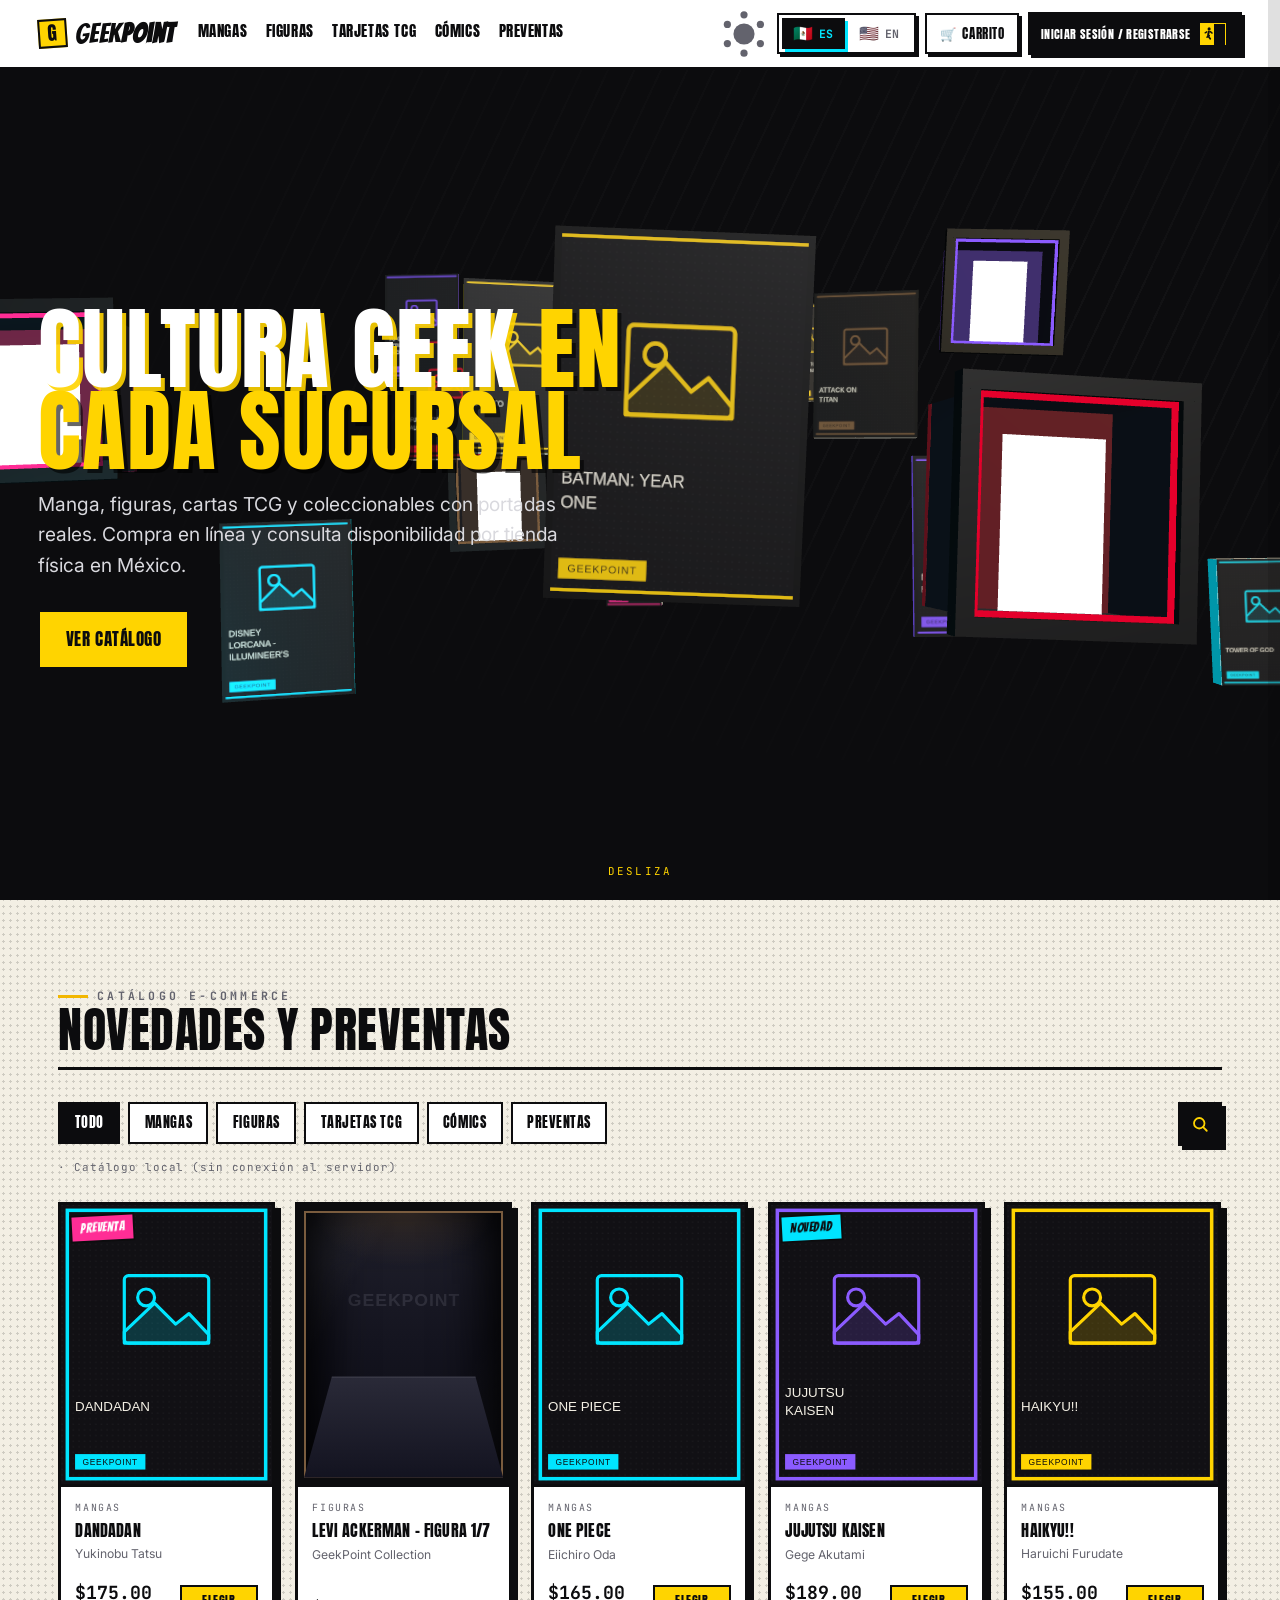
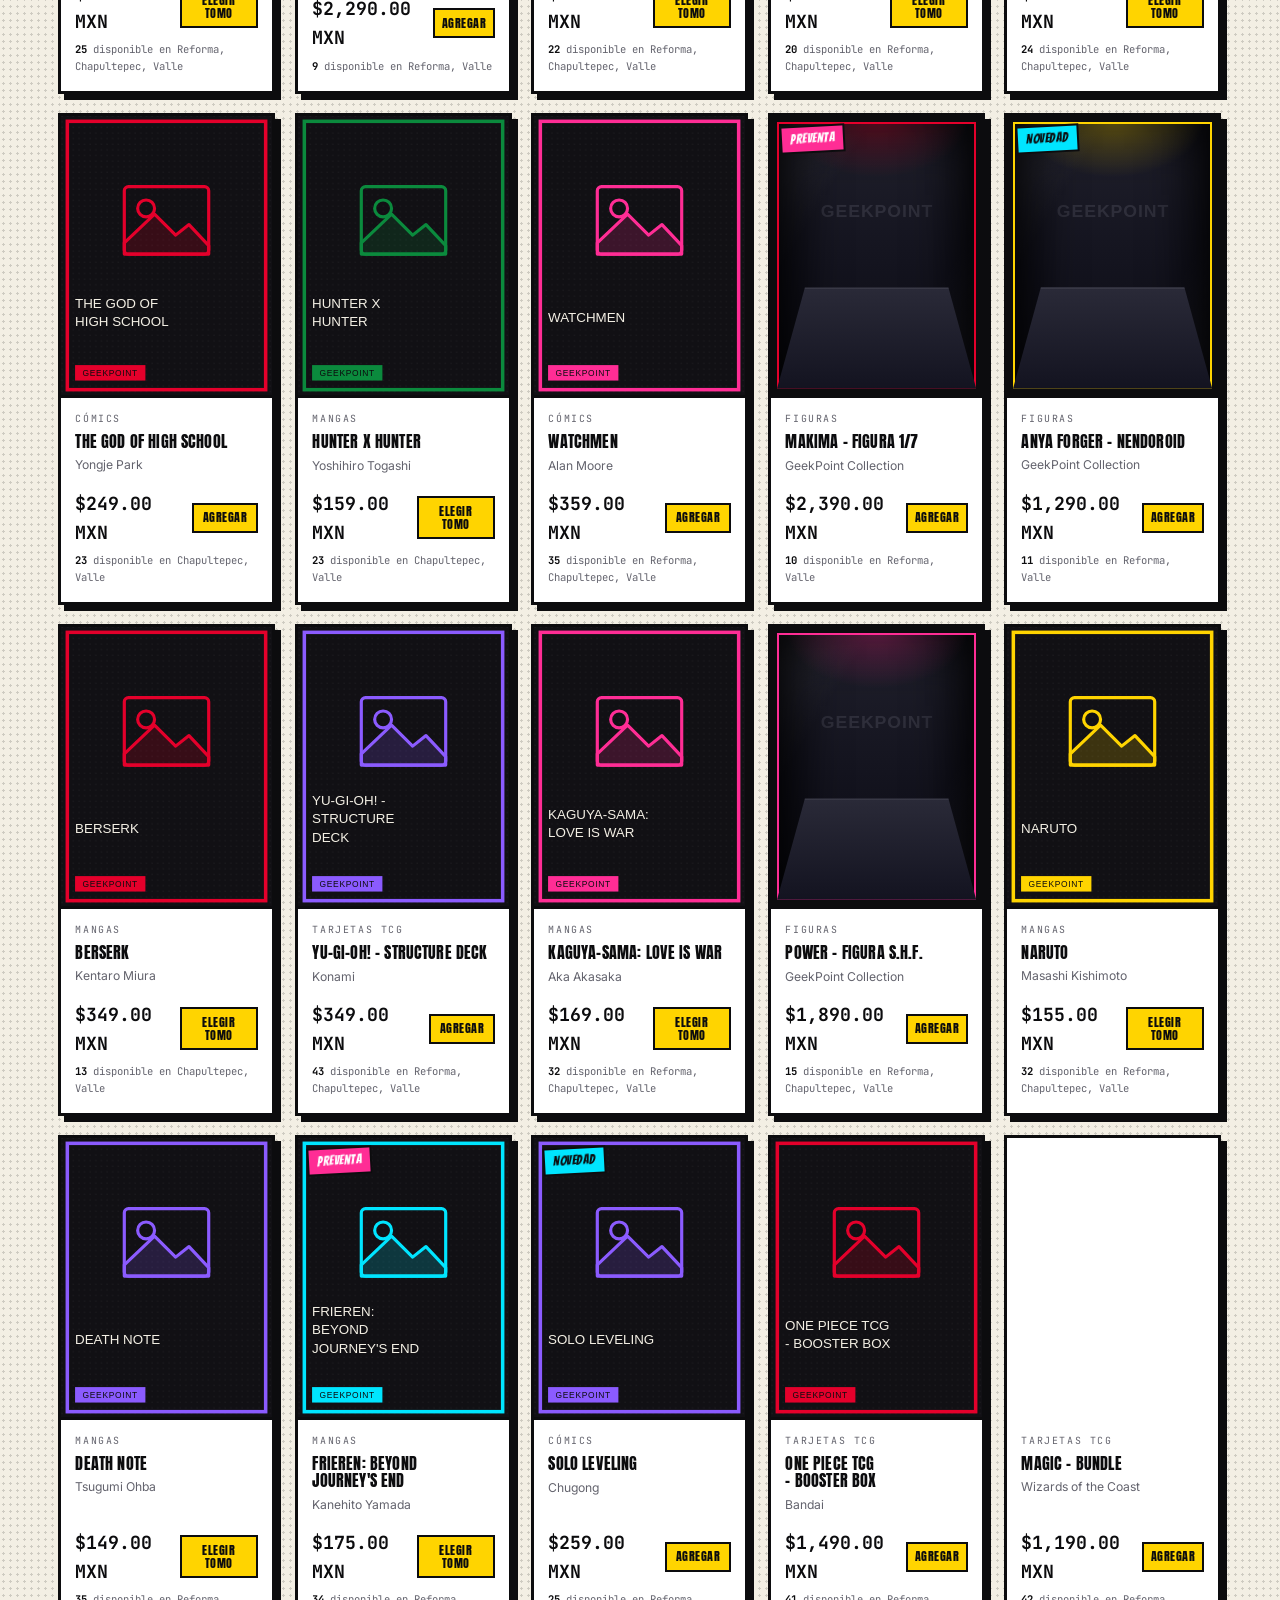
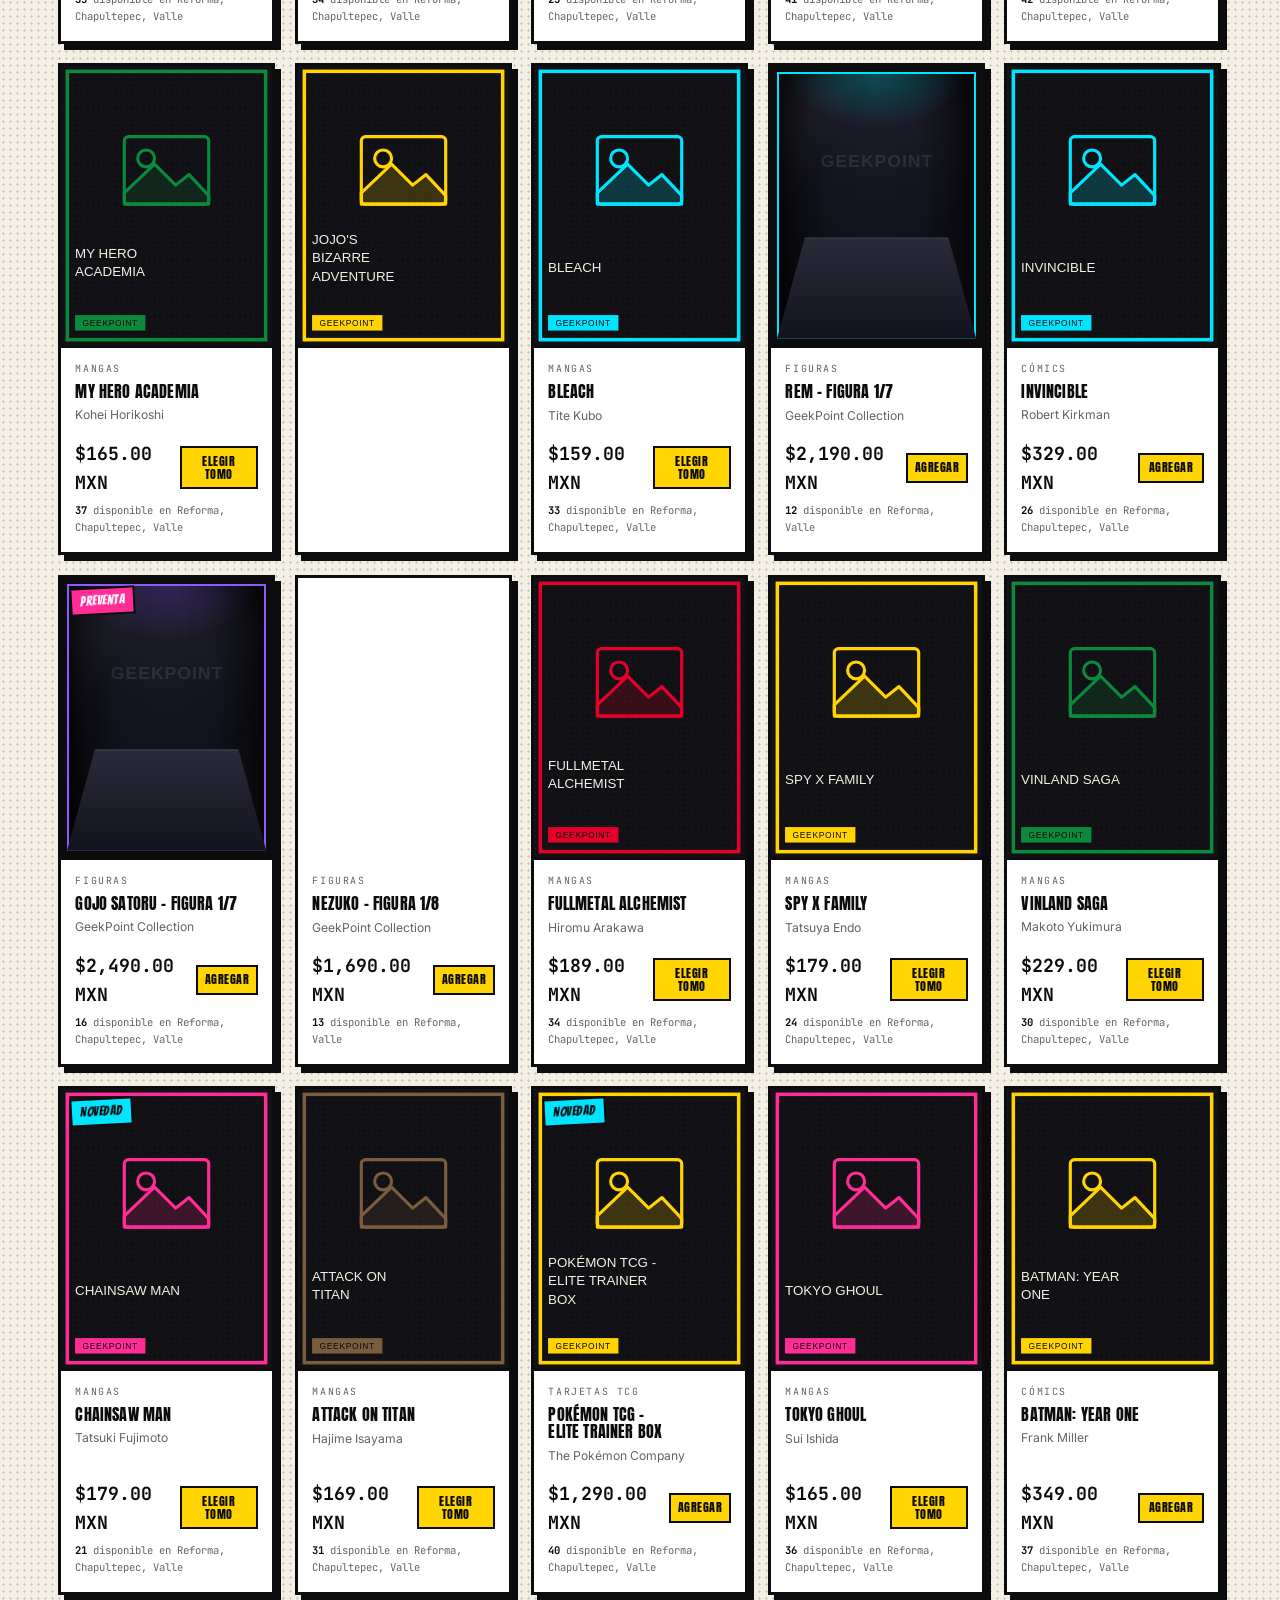
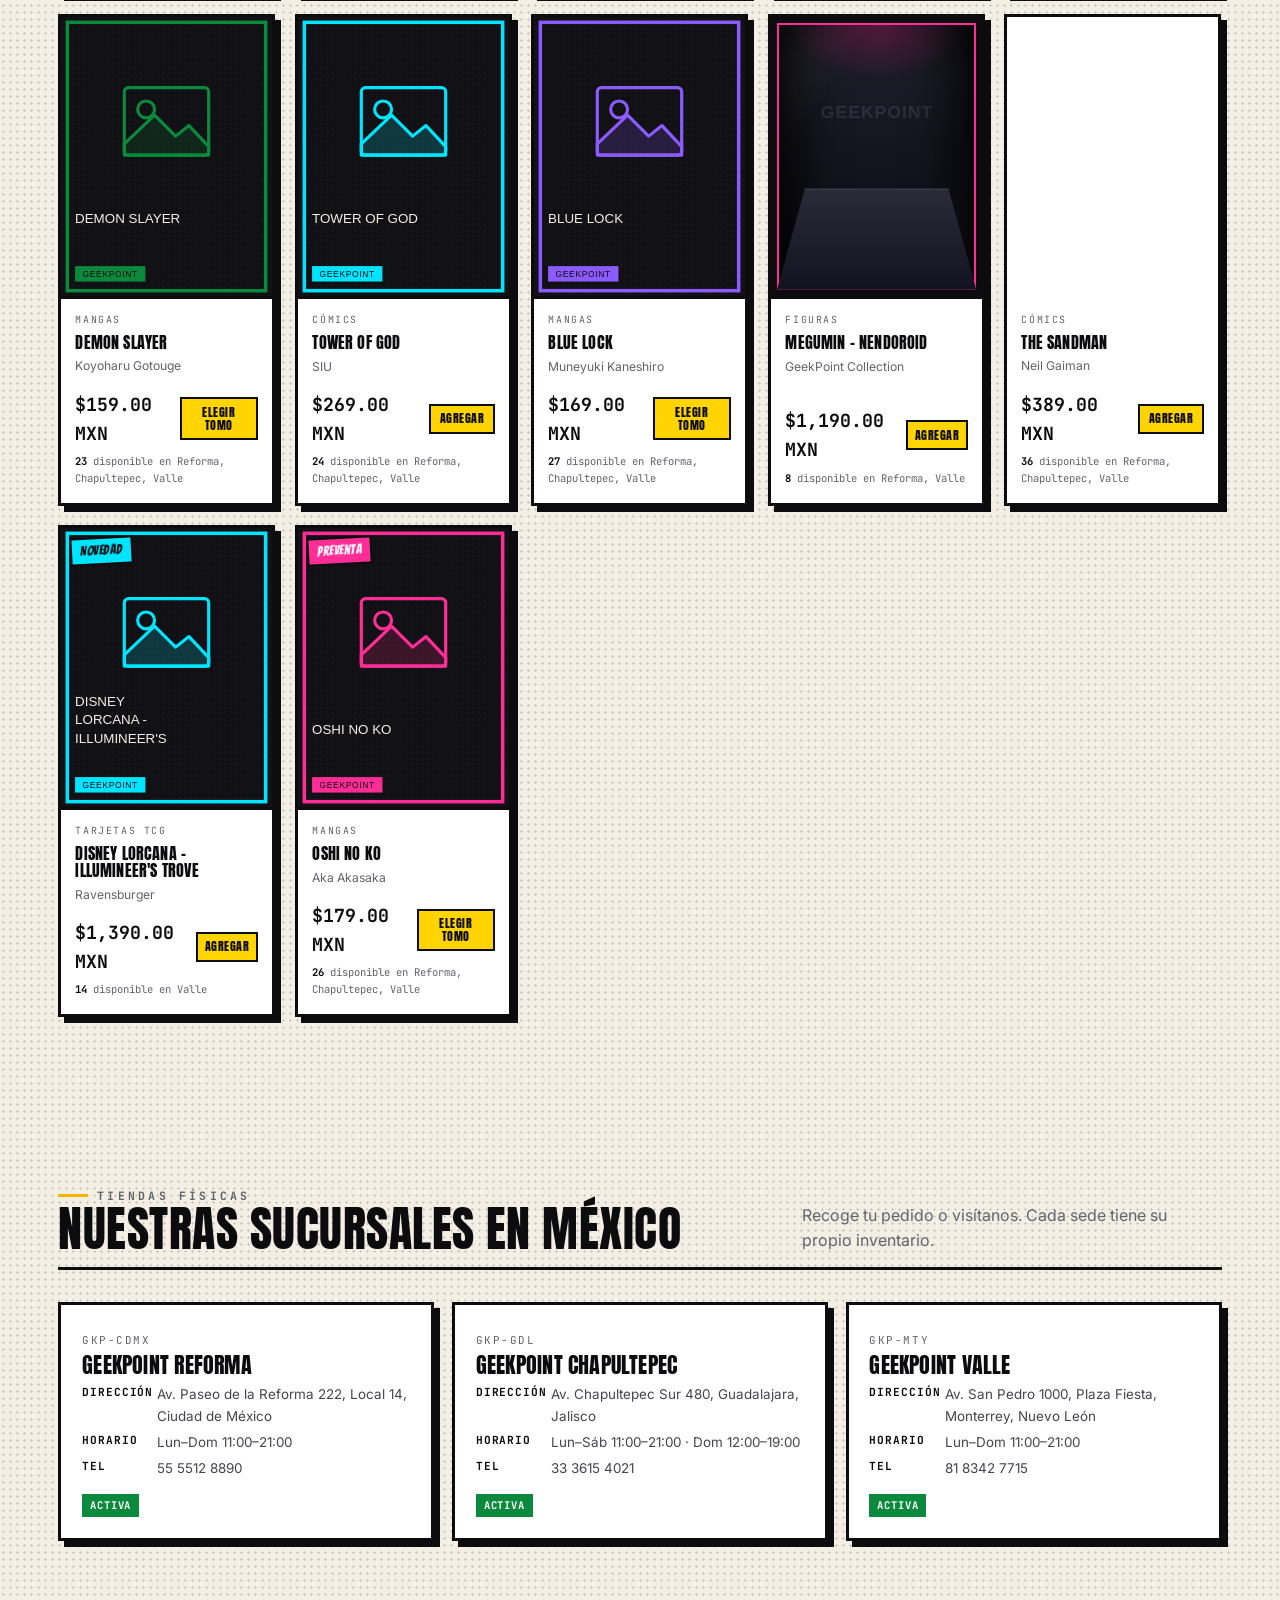
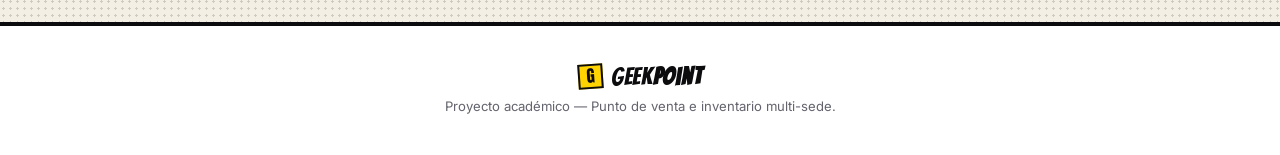
==== commit 1cfae44f: "cambios finales fase 2" ====
--- a/public_html/index.html
+++ b/public_html/index.html
@@ -256,7 +256,7 @@
   <script defer src="js/catalog.js?v=20260914_v76"></script>
   <script defer src="js/three-hero.js?v=20260910_v75"></script>
   <script defer src="js/views/shell.js?v=20261002_v77"></script>
-  <script defer src="js/views/store.js?v=20261002_v77"></script>
+  <script defer src="js/views/store.js?v=20261002_v78"></script>
   <script defer src="js/views/login.js?v=20260930_v118"></script>
   <script defer src="js/views/account.js?v=20261001_v3"></script>
   <script defer src="js/views/admin.js?v=20261002_v92"></script>
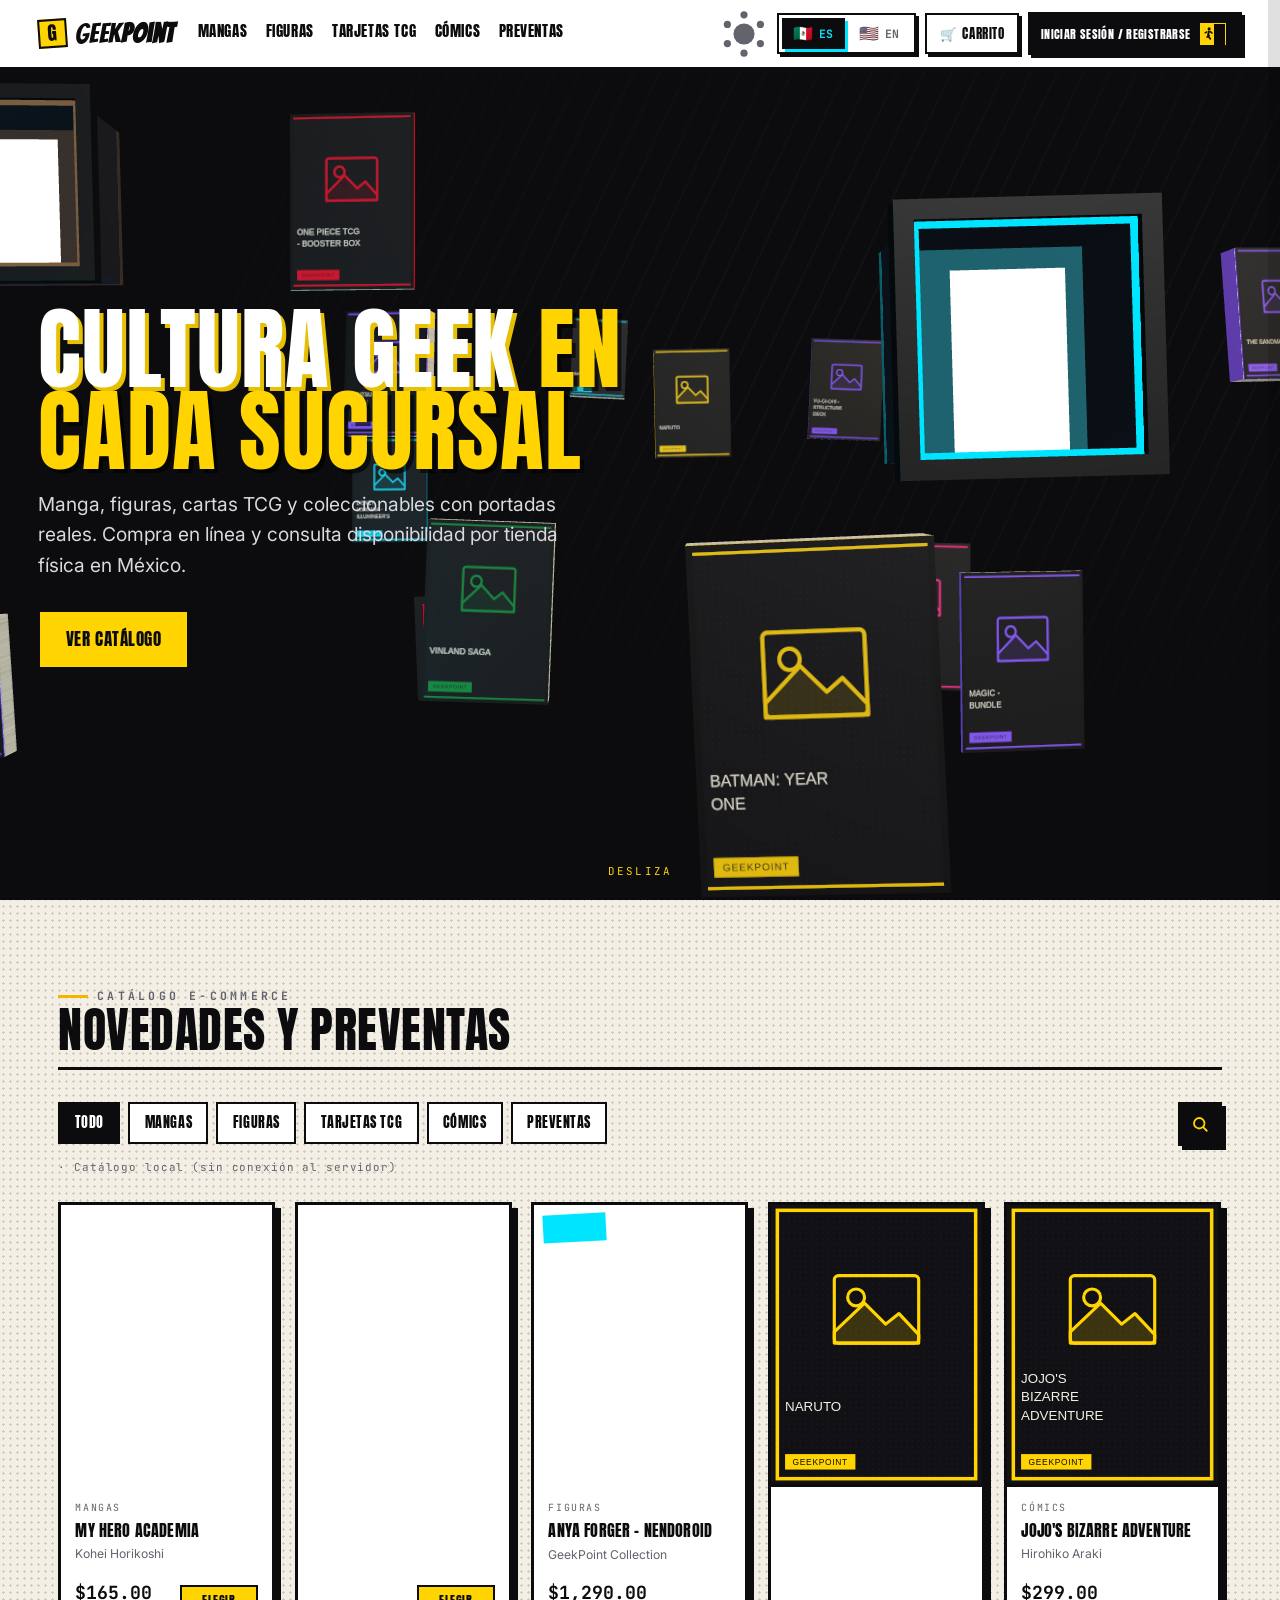
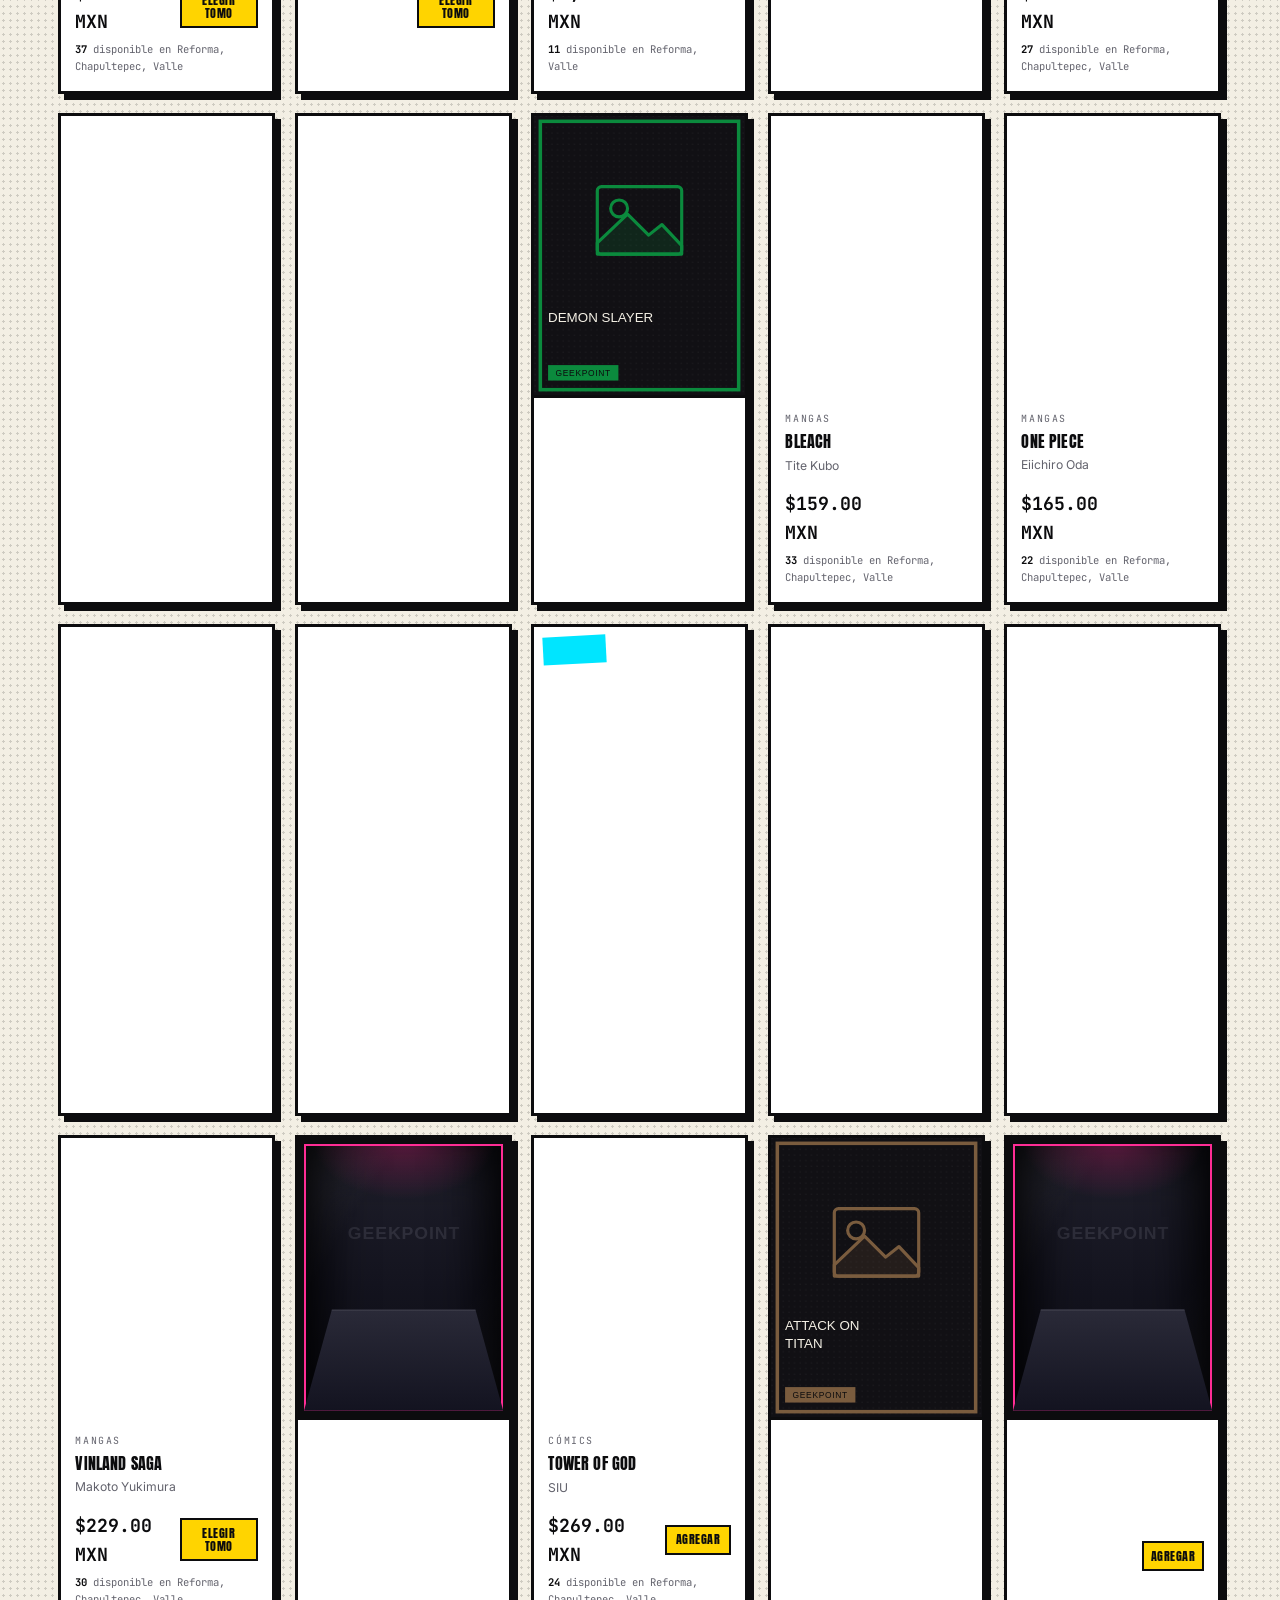
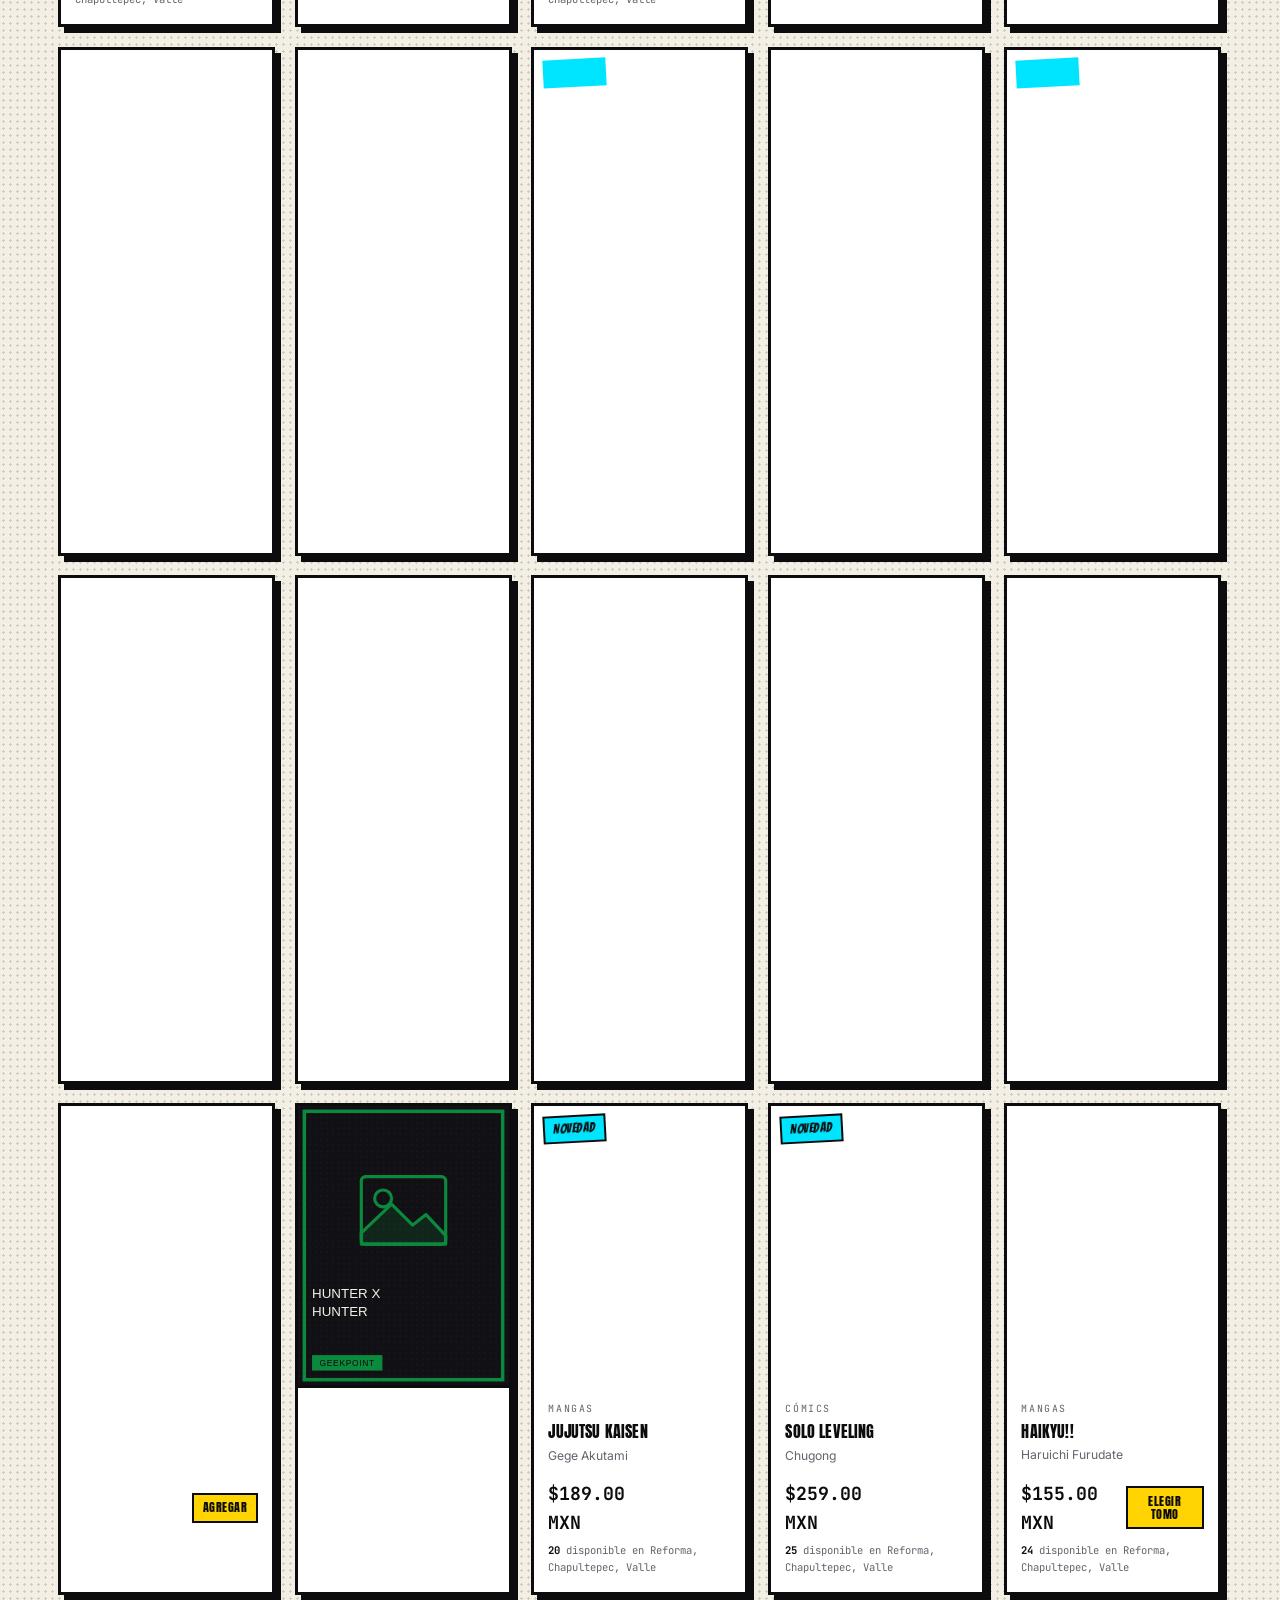
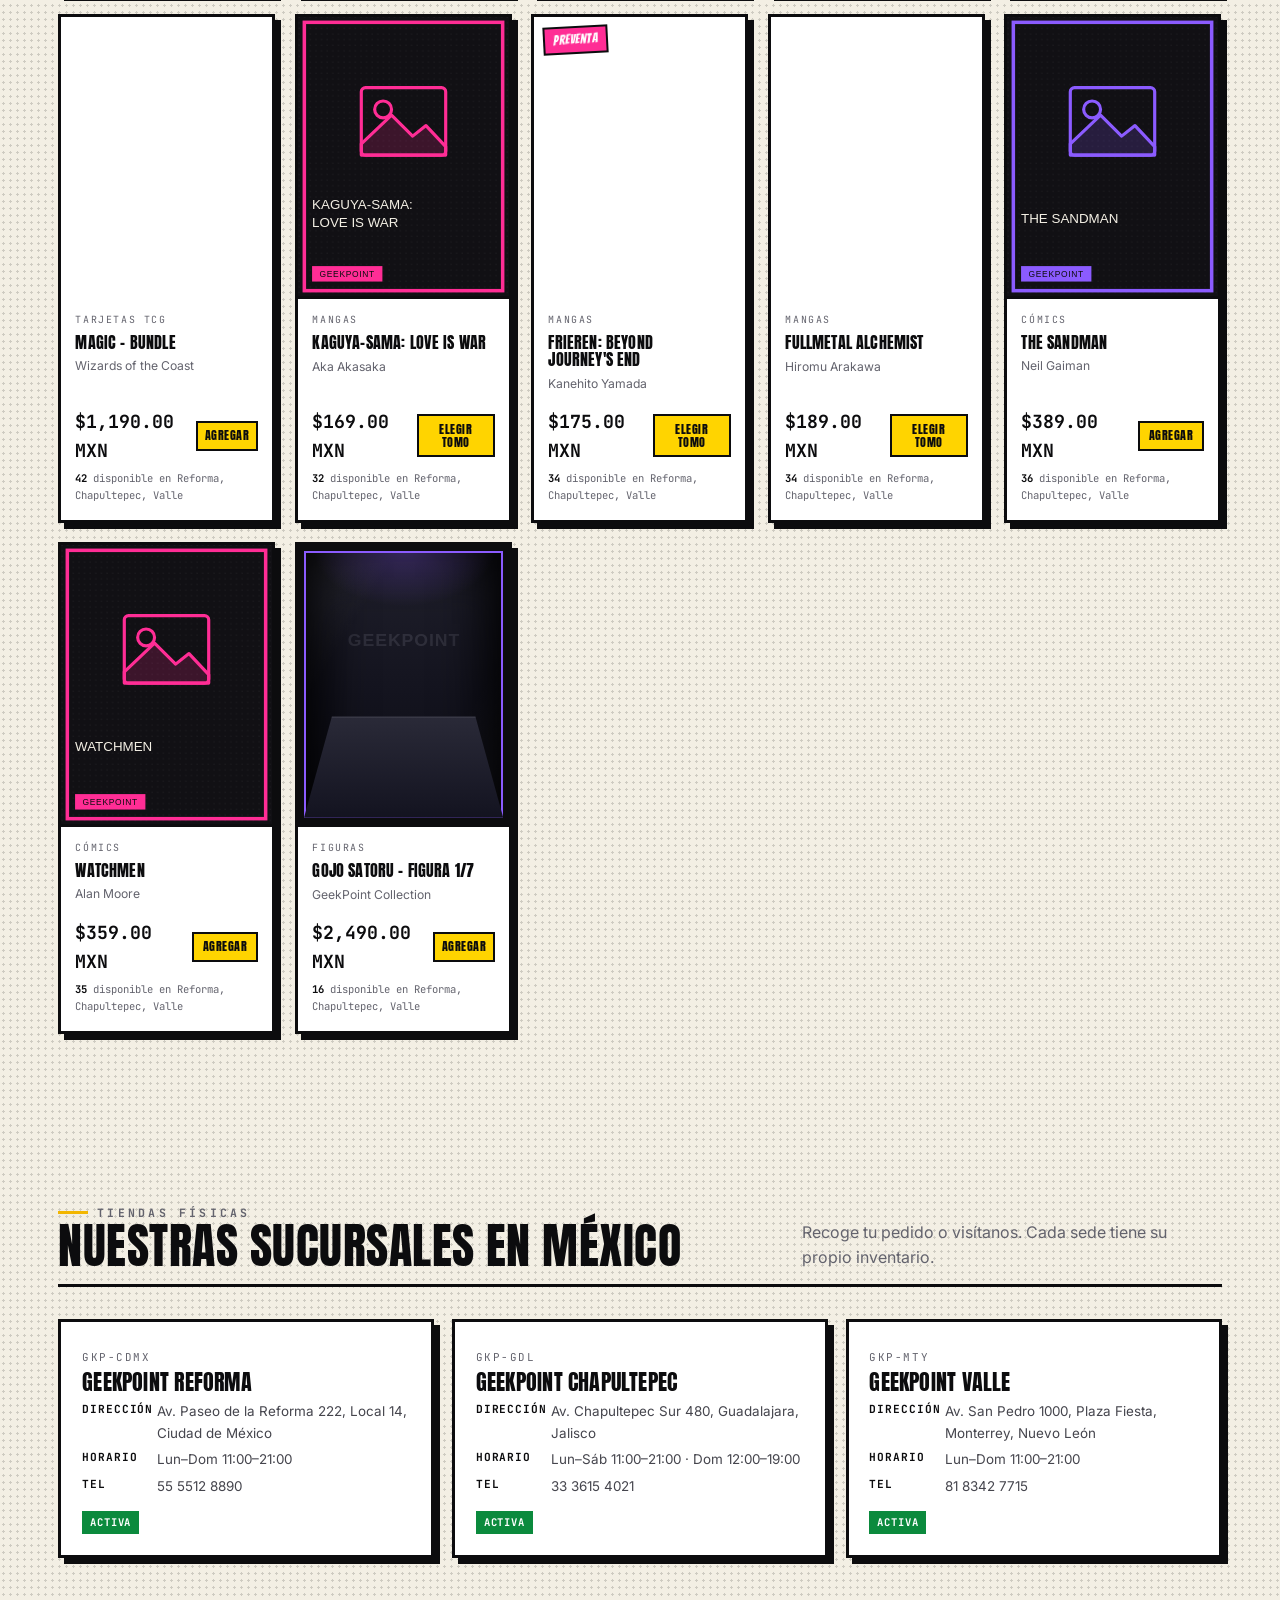
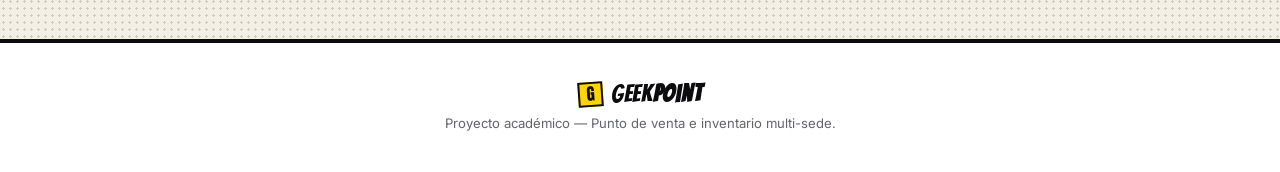
==== commit 774073ca: "cambios ahora si finales finales 100%" ====
--- a/public_html/index.html
+++ b/public_html/index.html
@@ -34,7 +34,7 @@
   <link rel="stylesheet" href="assets/css/base.css?v=20260922_v77" />
   <link rel="stylesheet" href="assets/css/components.css?v=20261001_v99" />
   <link rel="stylesheet" href="assets/css/store.css?v=20261002_v78" />
-  <link rel="stylesheet" href="assets/css/app.css?v=20261002_v169" />
+  <link rel="stylesheet" href="assets/css/app.css?v=20261002_v170" />
 </head>
 <body>
   <a class="skip-link" href="#main">Saltar al contenido</a>
@@ -245,7 +245,7 @@
   <script defer src="lib/barcode.js?v=20260908_v74"></script>
   <script defer src="lib/manifest.js?v=20260908_v74"></script>
   <script defer src="js/config.js?v=20260910_v75"></script>
-  <script defer src="js/i18n.js?v=20261002_v106"></script>
+  <script defer src="js/i18n.js?v=20261002_v107"></script>
   <script defer src="js/ui.js?v=20260922_v89"></script>
   <script defer src="js/pwa.js?v=20261001_v1"></script>
   <script defer src="js/theme.js?v=20261001_v76"></script>
@@ -259,7 +259,7 @@
   <script defer src="js/views/store.js?v=20261002_v78"></script>
   <script defer src="js/views/login.js?v=20260930_v118"></script>
   <script defer src="js/views/account.js?v=20261001_v3"></script>
-  <script defer src="js/views/admin.js?v=20261002_v92"></script>
+  <script defer src="js/views/admin.js?v=20261002_v93"></script>
   <script defer src="js/views/manager.js?v=20261001_v76"></script>
   <script defer src="js/views/pos.js?v=20261002_v94"></script>
   <script defer src="js/router.js?v=20260917_v76"></script>
--- a/public_html/assets/css/app.css
+++ b/public_html/assets/css/app.css
@@ -920,6 +920,7 @@
 .pkm-branch { display: flex; align-items: center; justify-content: space-between; gap: .6rem; background: var(--surface-2); padding: .5rem .7rem; border-radius: var(--radius-sm); }
 .pkm-branch span { font-size: .82rem; }
 .pkm-branch .input { width: 5rem; text-align: right; }
+.pkm-branch .vol-acts { display: flex; gap: .35rem; flex: none; }
 
 /* ---------- Campo de imagen: URL o archivo local ---------- */
 .uplfield { display: flex; align-items: center; gap: .6rem; flex-wrap: wrap; margin-top: .4rem; }
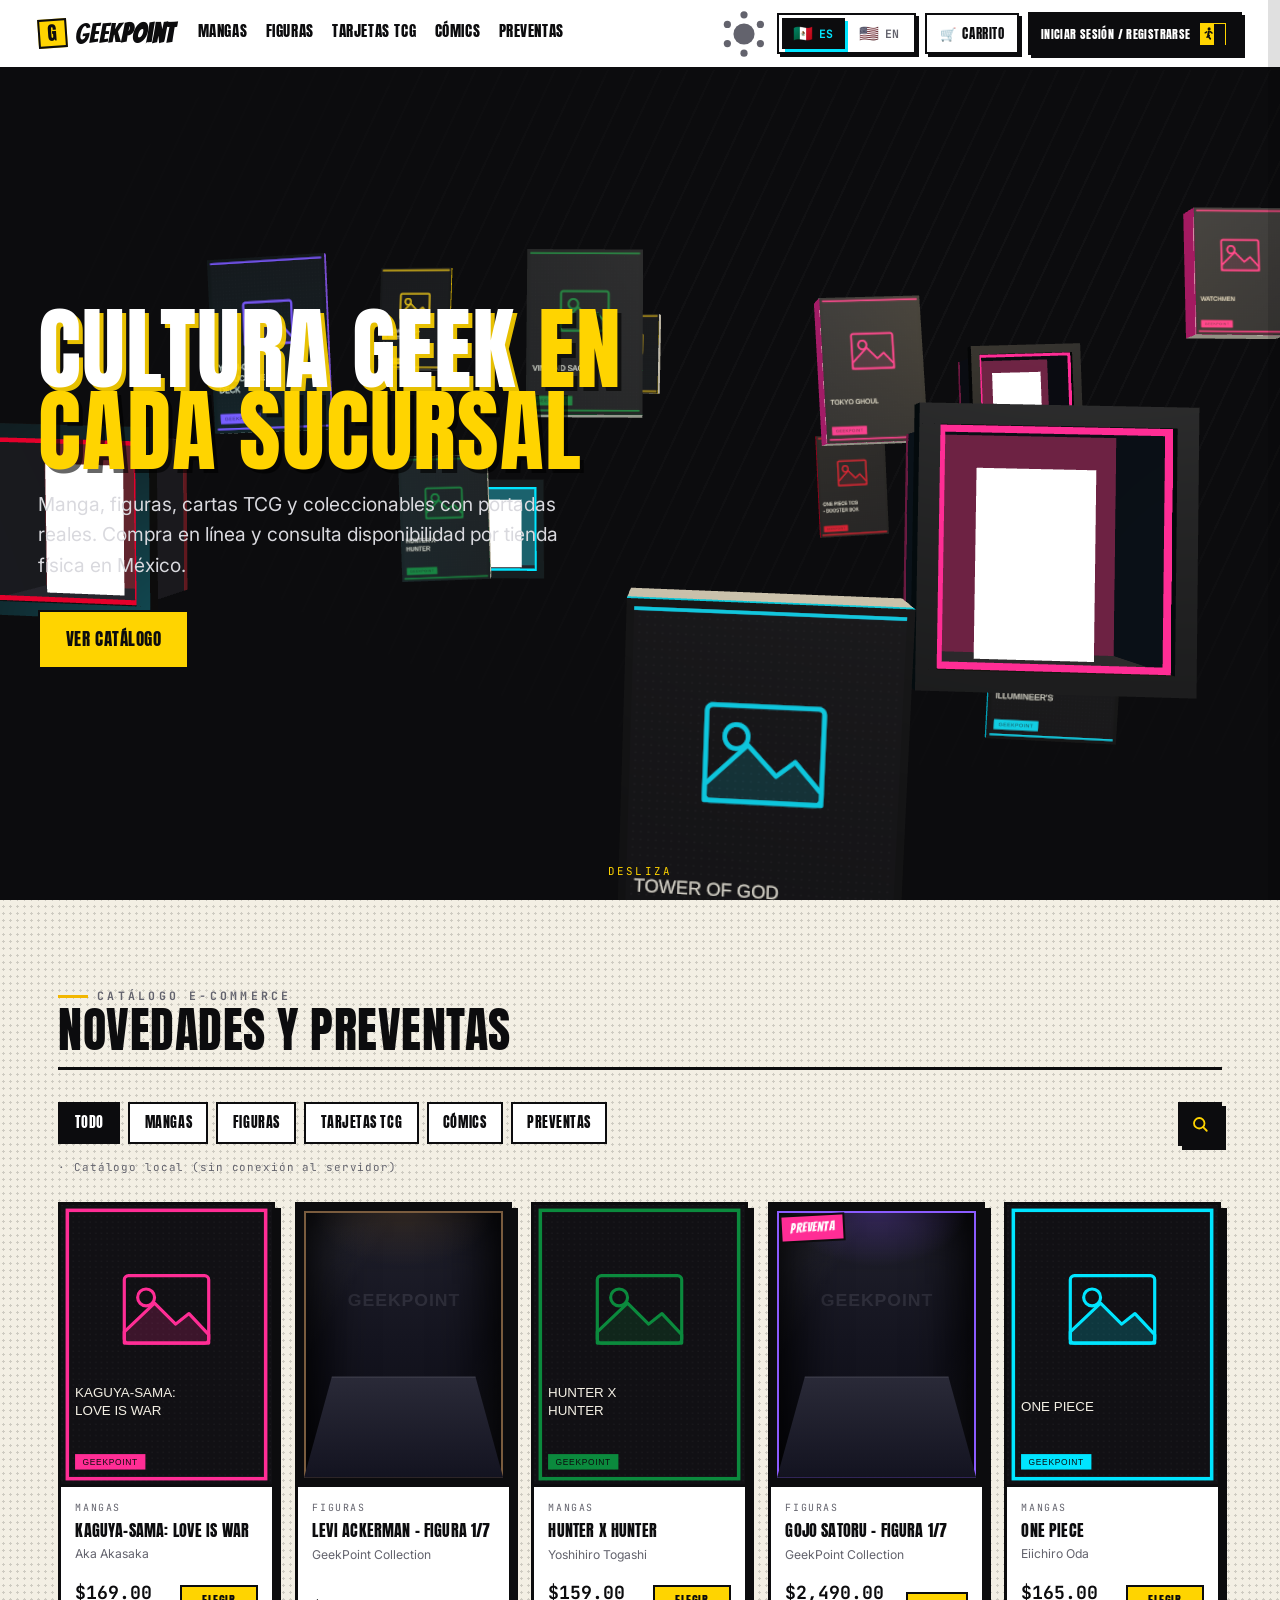
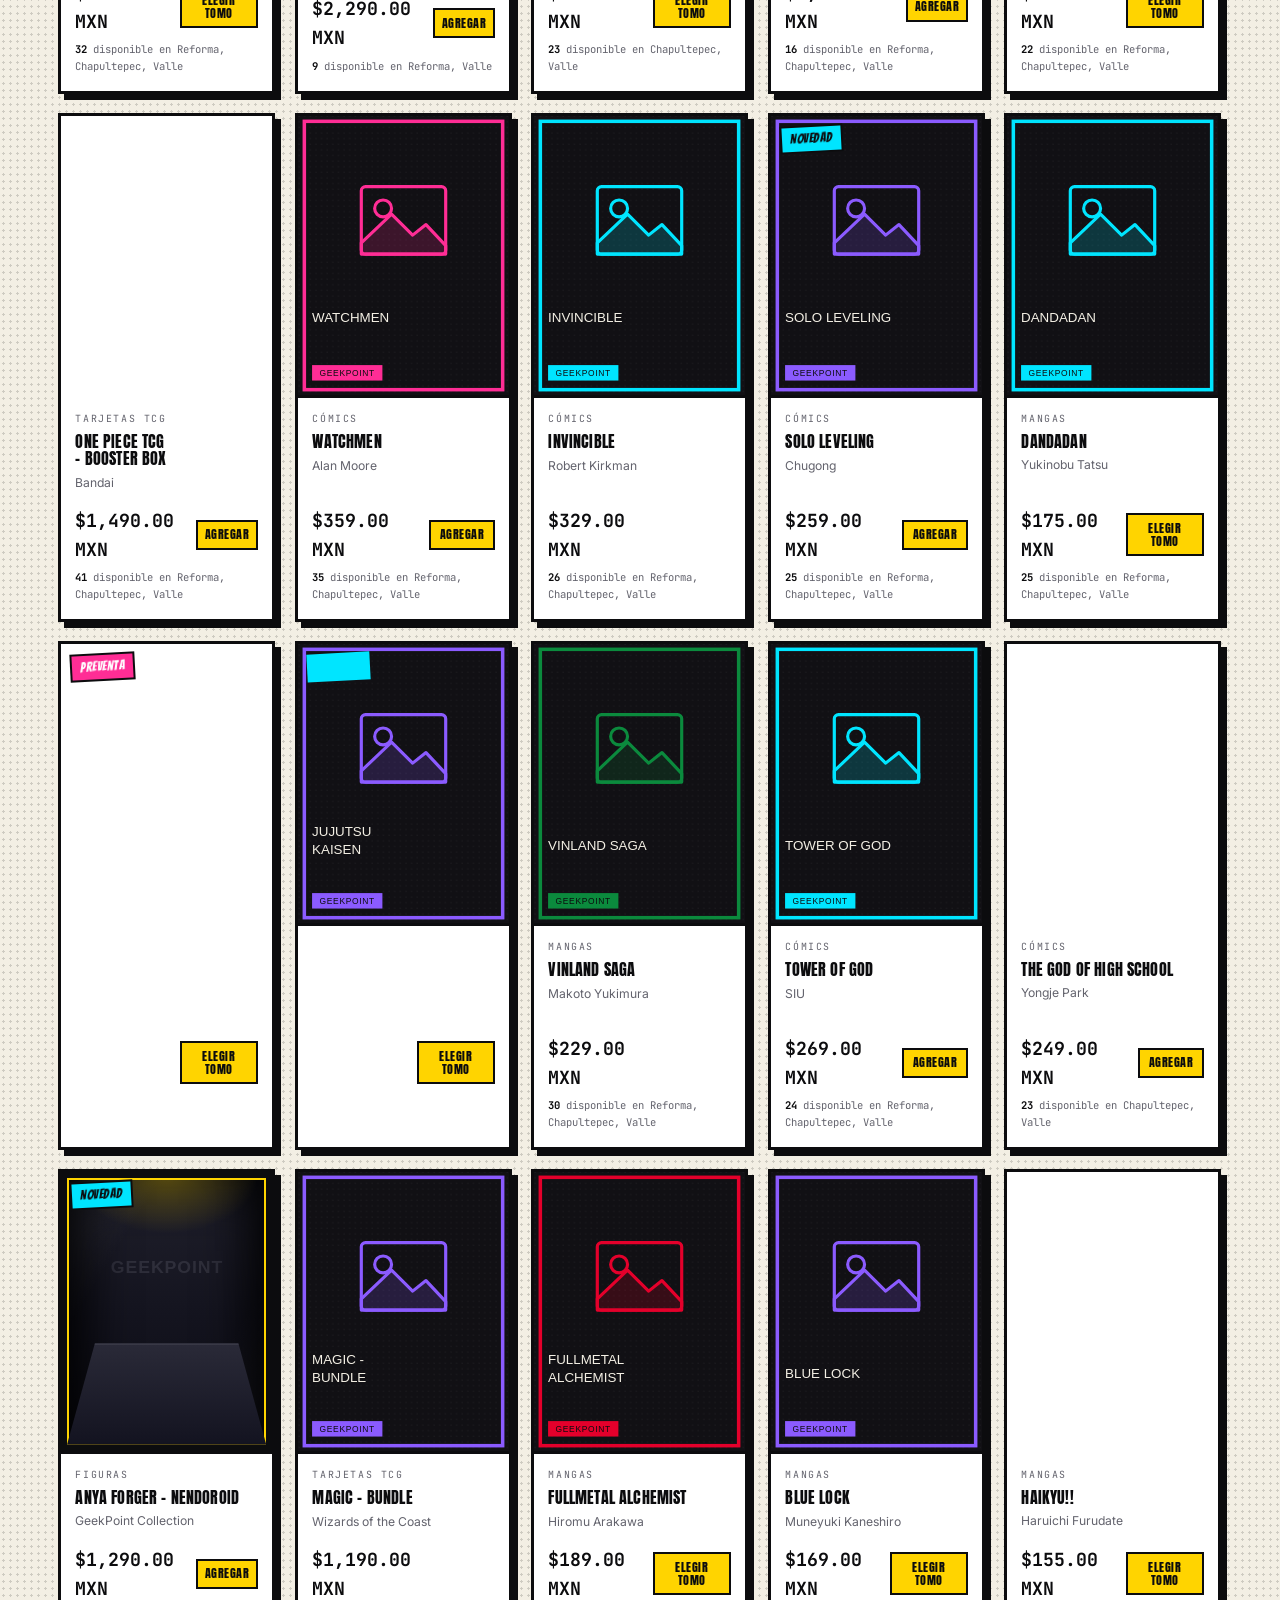
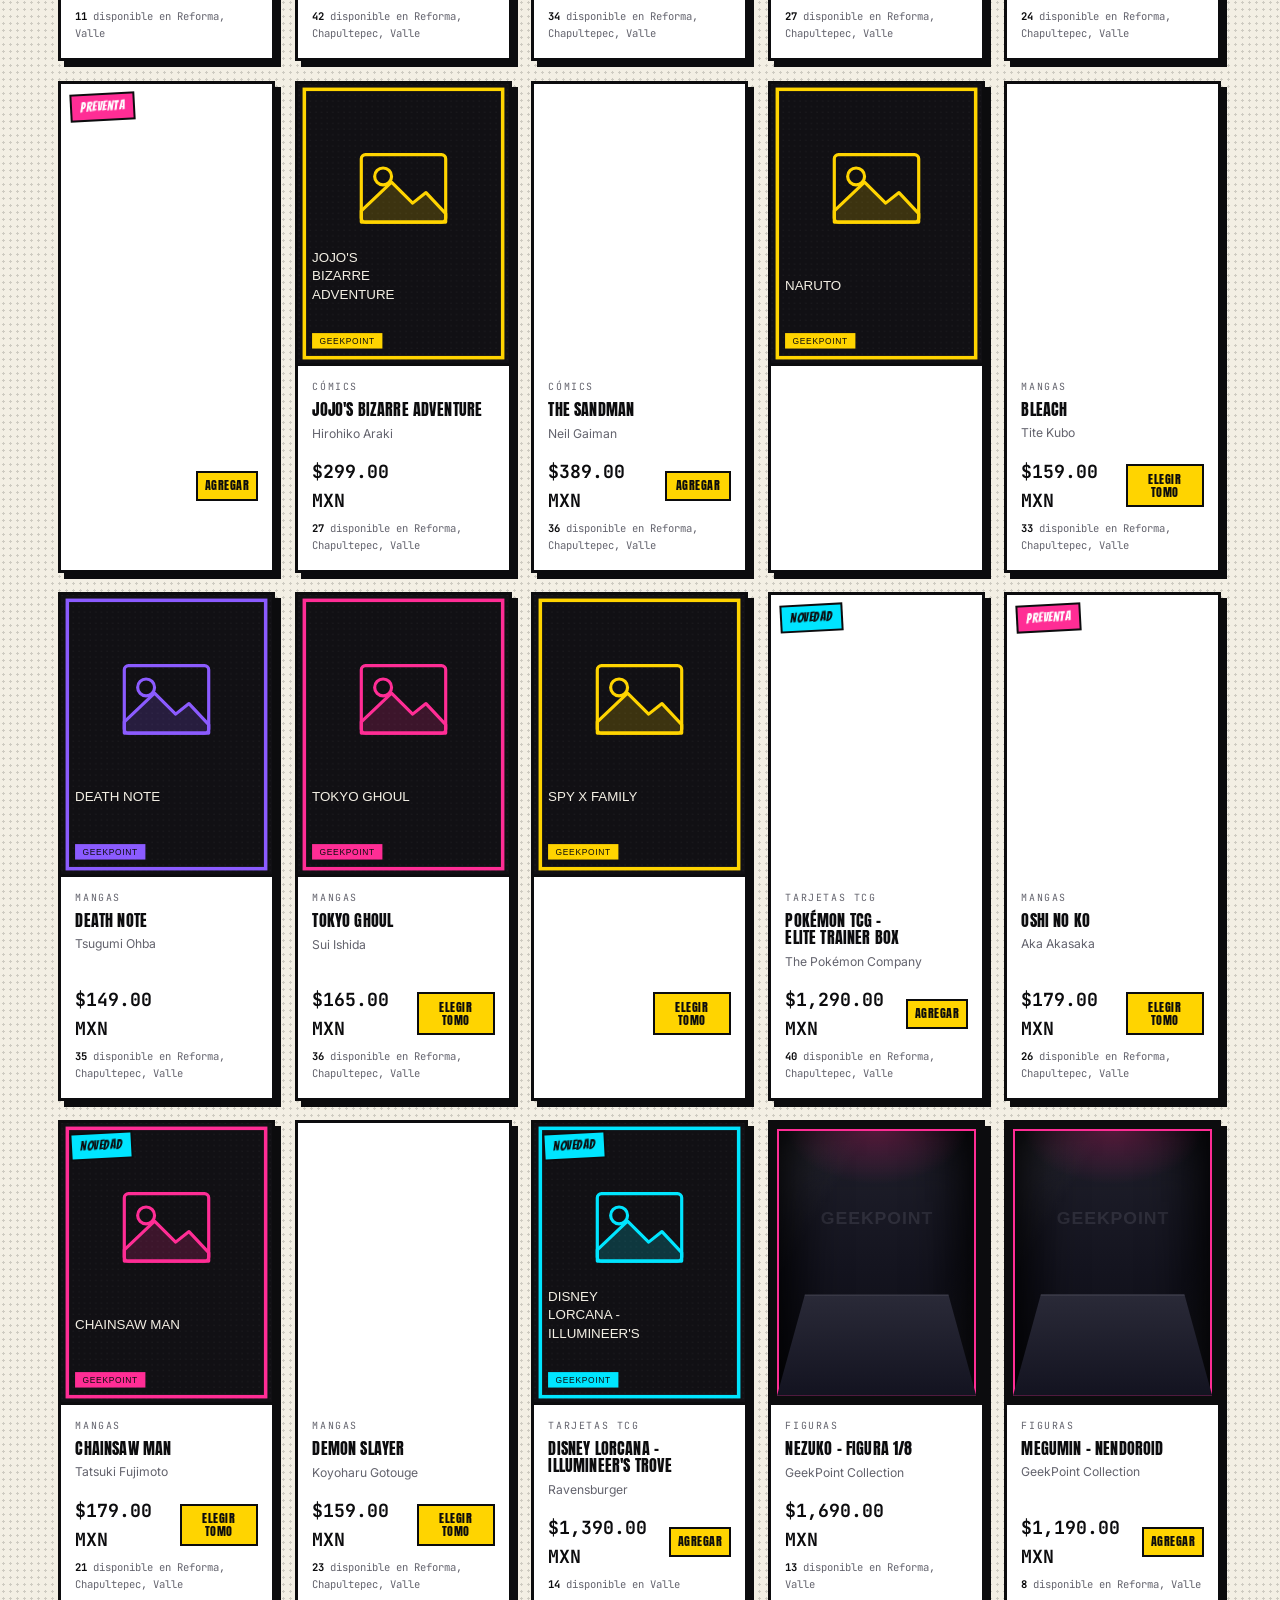
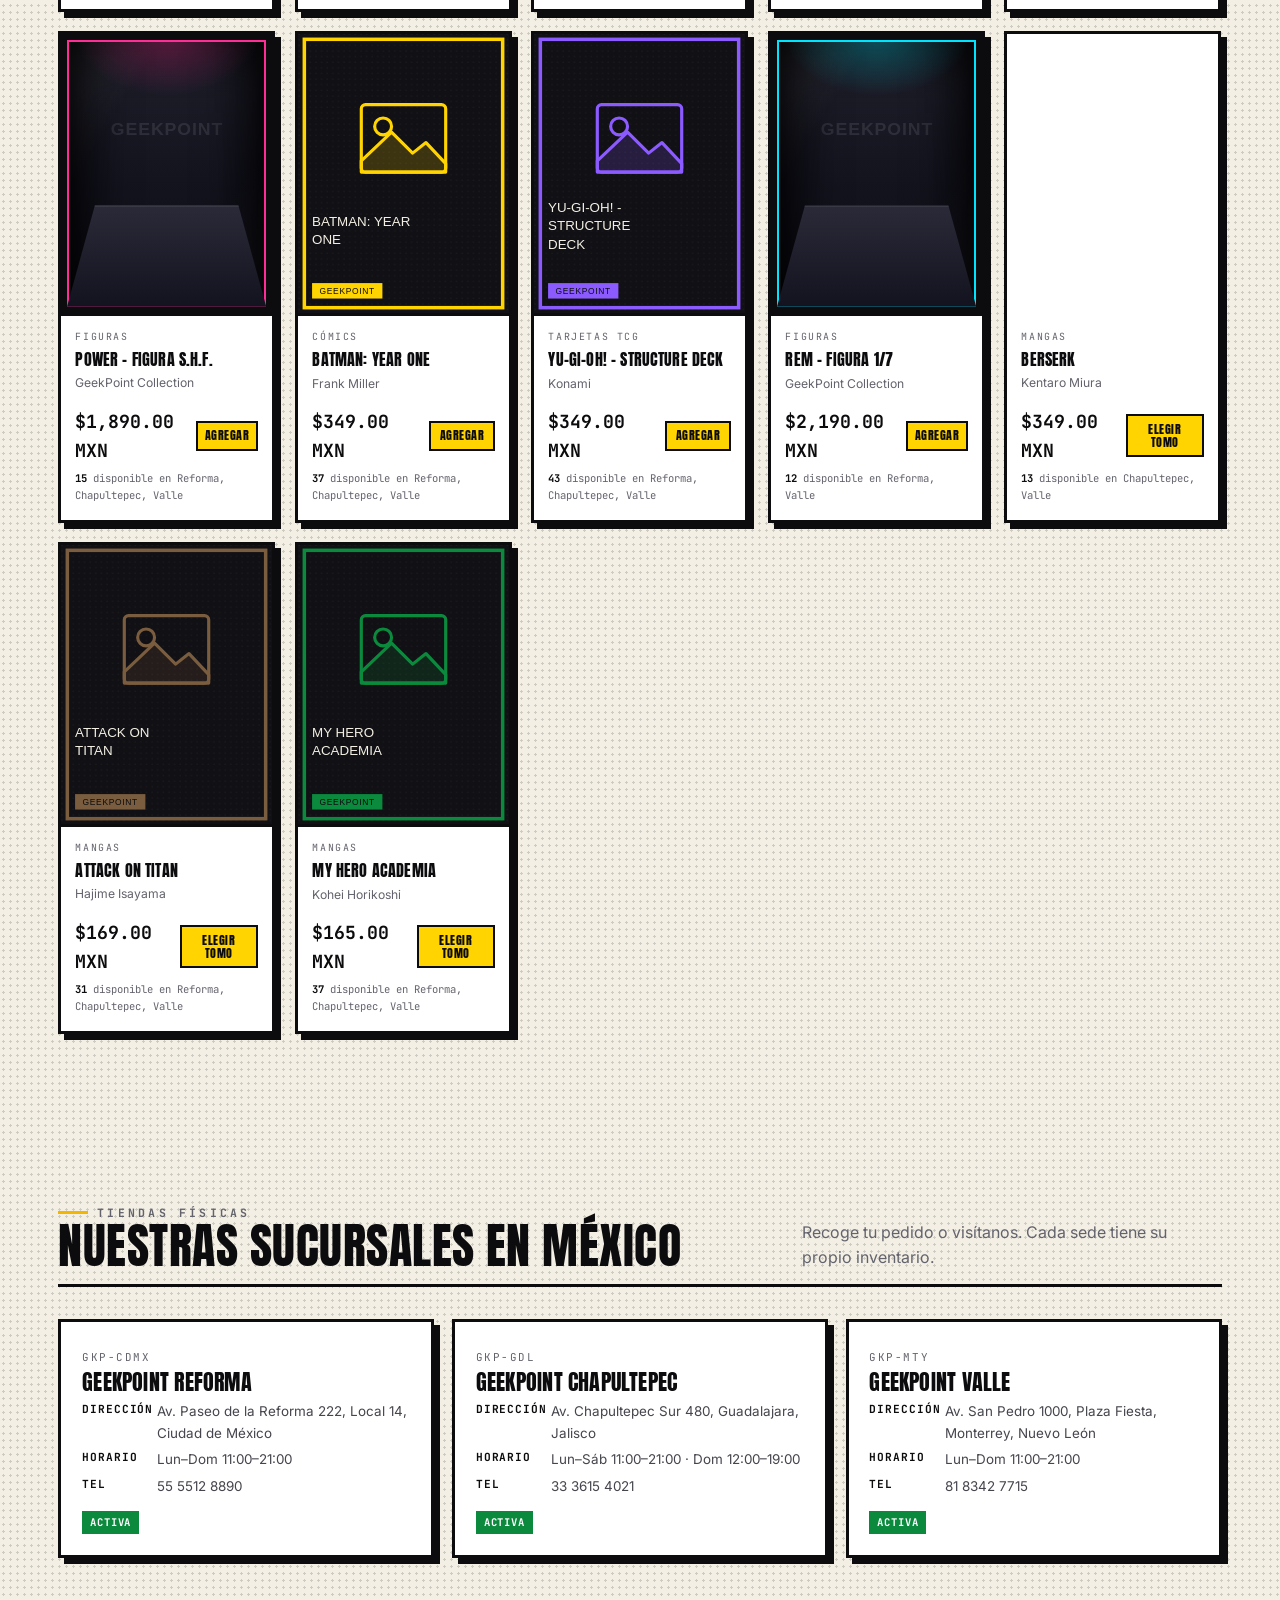
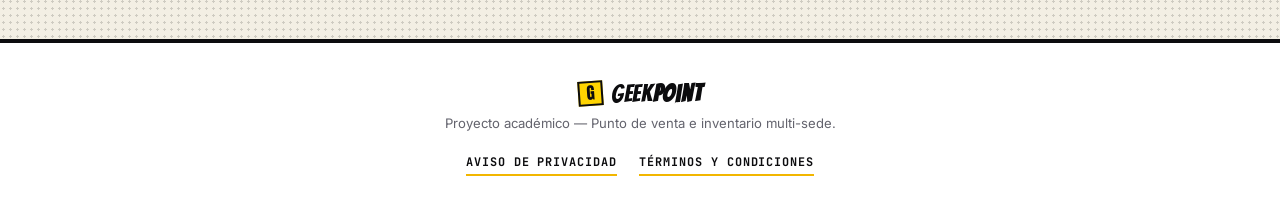
==== commit 1ac2412f: "mas cambios" ====
--- a/public_html/index.html
+++ b/public_html/index.html
@@ -32,9 +32,9 @@
 
   <link rel="stylesheet" href="assets/css/tokens.css?v=20260914_v76" />
   <link rel="stylesheet" href="assets/css/base.css?v=20260922_v77" />
-  <link rel="stylesheet" href="assets/css/components.css?v=20261001_v99" />
-  <link rel="stylesheet" href="assets/css/store.css?v=20261002_v78" />
-  <link rel="stylesheet" href="assets/css/app.css?v=20261002_v170" />
+  <link rel="stylesheet" href="assets/css/components.css?v=20261008_v102" />
+  <link rel="stylesheet" href="assets/css/store.css?v=20261019_v81" />
+  <link rel="stylesheet" href="assets/css/app.css?v=20261008_v174" />
 </head>
 <body>
   <a class="skip-link" href="#main">Saltar al contenido</a>
@@ -236,6 +236,10 @@
   <footer class="foot" data-foot>
     <div class="brand"><span class="brand__glyph">G</span><span>Geek<b>Point</b></span></div>
     <p class="foot__note" data-i18n="foot.note">Portal Coleccionable & Sistema POS Multi-Sede — proyecto académico.</p>
+    <nav class="foot__links" aria-label="Legal">
+      <a href="#/privacidad" data-i18n="foot.privacy">Aviso de privacidad</a>
+      <a href="#/terminos" data-i18n="foot.terms">Términos y condiciones</a>
+    </nav>
   </footer>
 
   <!-- ================= SCRIPTS (IIFE, orden estricto) ================= -->
@@ -245,10 +249,10 @@
   <script defer src="lib/barcode.js?v=20260908_v74"></script>
   <script defer src="lib/manifest.js?v=20260908_v74"></script>
   <script defer src="js/config.js?v=20260910_v75"></script>
-  <script defer src="js/i18n.js?v=20261002_v107"></script>
+  <script defer src="js/i18n.js?v=20261019_v107"></script>
   <script defer src="js/ui.js?v=20260922_v89"></script>
-  <script defer src="js/pwa.js?v=20261001_v1"></script>
-  <script defer src="js/theme.js?v=20261001_v76"></script>
+  <script defer src="js/pwa.js?v=20261008_v2"></script>
+  <script defer src="js/theme.js?v=20261008_v77"></script>
   <script defer src="js/api.js?v=20260910_v75"></script>
   <script defer src="js/services/pokemonApi.js?v=20260910_v75"></script>
   <script defer src="js/services/figureApi.js?v=20260910_v75"></script>
@@ -256,13 +260,14 @@
   <script defer src="js/catalog.js?v=20260914_v76"></script>
   <script defer src="js/three-hero.js?v=20260910_v75"></script>
   <script defer src="js/views/shell.js?v=20261002_v77"></script>
-  <script defer src="js/views/store.js?v=20261002_v78"></script>
-  <script defer src="js/views/login.js?v=20260930_v118"></script>
-  <script defer src="js/views/account.js?v=20261001_v3"></script>
+  <script defer src="js/views/store.js?v=20261019_v81"></script>
+  <script defer src="js/views/login.js?v=20261019_v121"></script>
+  <script defer src="js/views/account.js?v=20261008_v3"></script>
   <script defer src="js/views/admin.js?v=20261002_v93"></script>
   <script defer src="js/views/manager.js?v=20261001_v76"></script>
   <script defer src="js/views/pos.js?v=20261002_v94"></script>
-  <script defer src="js/router.js?v=20260917_v76"></script>
-  <script defer src="js/main.js?v=20261002_v93"></script>
+  <script defer src="js/views/legal.js?v=20261019_v1"></script>
+  <script defer src="js/router.js?v=20261019_v77"></script>
+  <script defer src="js/main.js?v=20261019_v95"></script>
 </body>
 </html>
--- a/public_html/assets/css/components.css
+++ b/public_html/assets/css/components.css
@@ -5,7 +5,7 @@
 /* ---------- Splash ---------- */
 .splash {
   position: fixed; inset: 0; z-index: var(--z-splash);
-  display: grid; place-content: center; gap: 1.4rem;
+  display: grid; place-content: center; justify-items: center; gap: 1.4rem;
   background: var(--paper);
   transition: opacity .5s var(--ease-out), visibility .5s;
   animation: splashSafety .01s 4.5s forwards;
@@ -14,7 +14,7 @@
 @keyframes splashSafety { to { opacity: 0; visibility: hidden; pointer-events: none; } }
 .splash__mark { font-family: var(--comic); font-size: clamp(2.4rem, 9vw, 4rem); letter-spacing: .04em; color: var(--ink); display: flex; align-items: center; gap: .5rem; }
 .splash__mark b { color: var(--ink-fixed); -webkit-text-stroke: 2px var(--ink-fixed); background: var(--panini); padding: 0 .25em; box-shadow: var(--shadow-hard-sm); }
-.splash__bar { width: 220px; height: 8px; border: 2px solid var(--ink); overflow: hidden; }
+.splash__bar { justify-self: center; width: 220px; height: 8px; border: 2px solid var(--ink); overflow: hidden; }
 .splash__bar i { display: block; height: 100%; width: 38%; background: var(--ink); animation: load 1s var(--ease-soft) infinite; }
 @keyframes load { 0% { transform: translateX(-110%); } 100% { transform: translateX(360%); } }
 @keyframes spin { to { transform: rotate(360deg); } }
@@ -1057,4 +1057,15 @@
 [data-display-mode="standalone"] .toasts { bottom: calc(1rem + env(safe-area-inset-bottom, 0px)); }
 [data-display-mode="standalone"] .cart-drawer__foot { padding-bottom: calc(1.1rem + env(safe-area-inset-bottom, 0px)); }
 
-@media print { .pwa-hint { display: none !important; } }
+/* Aviso de versión nueva (js/pwa.js): abajo al centro, encima del contenido. */
+.pwa-update {
+  position: fixed; z-index: 350; left: 50%; transform: translateX(-50%);
+  bottom: calc(1rem + env(safe-area-inset-bottom, 0px));
+  width: max-content; max-width: calc(100vw - 2rem);
+  display: flex; flex-wrap: wrap; align-items: center; justify-content: center; gap: .6rem 1rem;
+  padding: .7rem .9rem; background: var(--surface); color: var(--text);
+  border: 2px solid var(--ink); box-shadow: var(--shadow-hard);
+  font-size: .9rem; font-weight: 600;
+}
+body.in-app .pwa-update { border: 0; border-radius: 12px; box-shadow: var(--nm-out); }
+@media print { .pwa-hint, .pwa-update { display: none !important; } }
--- a/public_html/assets/css/store.css
+++ b/public_html/assets/css/store.css
@@ -669,3 +669,68 @@
   .pcard__add { width: 100%; }
   .pcard__foot { flex-direction: column; align-items: stretch; }
 }
+
+/* ---------- Mascota difuminada de fondo (solo tienda) ----------
+   Capa fija detrás del contenido: se ve tras el catálogo y las sucursales
+   (secciones transparentes); el hero 3D la tapa con su propio fondo.
+   PNG/WebP con fondo transparente para que funcione en claro y oscuro. */
+body:not(.in-app)::before {
+  content: "";
+  position: fixed; inset: 0; z-index: -1; pointer-events: none;
+  background: url("../images/mascot/fondo-mascota.webp") no-repeat right 5vw center / auto 90vh;
+  filter: blur(7px);
+  opacity: .2;
+}
+:root[data-theme="dark"] body:not(.in-app)::before { opacity: .14; }
+@media (max-width: 768px) {
+  body:not(.in-app)::before { background-position: center; background-size: auto 75vh; opacity: .13; }
+}
+@media print { body::before { display: none !important; } }
+
+/* ---------- "Notifícame" (producto sin stock) ---------- */
+.pcard__add--notify { background: var(--paper-2); color: var(--ink); border-color: var(--ink); }
+.btn.btn--notify { background: var(--paper-2); color: var(--ink); border-color: var(--ink); }
+/* Formulario de apartar con sesión: a dónde llega la confirmación */
+.resv-account {
+  margin: 0 0 1rem; padding: .7rem .85rem; font-size: .88rem; line-height: 1.45;
+  background: var(--paper-3); border-left: 3px solid var(--panini-deep); color: var(--text);
+}
+
+/* ---------- Footer: enlaces legales ---------- */
+.foot__links { display: flex; justify-content: center; flex-wrap: wrap; gap: .4rem 1.4rem; margin-top: .9rem; }
+.foot__links a {
+  font-family: var(--mono); font-size: .74rem; font-weight: 700; letter-spacing: .08em; text-transform: uppercase;
+  color: var(--text); border-bottom: 2px solid var(--panini-deep); padding-block: .3rem .1rem;
+}
+.foot__links a:hover { background: var(--panini); color: var(--ink-fixed); }
+
+/* ---------- Aviso de privacidad / Términos (#/privacidad, #/terminos) ---------- */
+.legal { max-width: 860px; padding-block: clamp(2rem, 6vh, 3.5rem) clamp(3rem, 8vh, 5rem); }
+.legal__tabs { display: flex; flex-wrap: wrap; gap: .5rem; margin-bottom: 1.6rem; }
+.legal__tabs .catbar__btn.is-active { pointer-events: none; }
+.legal__head { border-bottom: 3px solid var(--ink); padding-bottom: 1.2rem; margin-bottom: 1.6rem; }
+.legal__head h1 { font-size: clamp(2.2rem, 7vw, 4rem); margin-top: .5rem; }
+.legal__updated { font-size: .74rem; color: var(--muted); margin-top: .5rem; }
+.legal__intro { font-size: 1.05rem; line-height: 1.6; margin-top: 1rem; max-width: 65ch; }
+.legal__body { display: grid; gap: 1.1rem; }
+.legal__body section {
+  background: var(--paper-2); border: 3px solid var(--ink); box-shadow: 6px 6px 0 var(--ink);
+  padding: 1.2rem 1.3rem 1.3rem;
+}
+.legal__body h2 { display: flex; align-items: center; gap: .7rem; font-size: clamp(1.15rem, 3vw, 1.45rem); margin-bottom: .7rem; }
+.legal__num {
+  flex: none; display: grid; place-items: center; width: 2rem; height: 2rem;
+  background: var(--panini); color: var(--ink-fixed); border: 2px solid var(--ink); font-size: 1rem;
+}
+.legal__body p, .legal__body li { line-height: 1.6; max-width: 70ch; }
+.legal__body p + p, .legal__body ul + p, .legal__body p + ul { margin-top: .7rem; }
+.legal__body ul { padding-left: 1.2rem; display: grid; gap: .35rem; }
+.legal__body li::marker { color: var(--panini-deep); }
+.legal__body a, .legal__intro a { font-weight: 700; text-decoration: underline; text-decoration-color: var(--panini-deep); text-decoration-thickness: 2px; text-underline-offset: 3px; }
+@media (max-width: 520px) {
+  .legal__body section { padding: 1rem; box-shadow: 4px 4px 0 var(--ink); }
+}
+
+/* Nota de consentimiento en formularios que piden datos */
+.legal-consent { font-size: .78rem; line-height: 1.45; color: var(--muted); margin: .2rem 0 .9rem; }
+.legal-consent a { color: inherit; font-weight: 700; text-decoration: underline; text-underline-offset: 2px; }
--- a/public_html/assets/css/app.css
+++ b/public_html/assets/css/app.css
@@ -982,7 +982,7 @@
 .account__row { display: flex; justify-content: space-between; gap: 1rem; padding: .55rem 0; border-bottom: 1px dashed var(--line-soft); font-size: .88rem; }
 .account__row:last-of-type { border-bottom: 0; }
 .account__row-label { color: var(--muted); }
-.account__row-value { font-weight: 600; text-align: right; }
+.account__row-value { font-weight: 600; text-align: right; min-width: 0; overflow-wrap: anywhere; }  /* correos largos: parten línea en vez de salirse */
 .account__edit .field { margin-bottom: .7rem; }
 
 .myorders__filters { display: flex; gap: .4rem; flex-wrap: wrap; margin-bottom: 1rem; }
@@ -1037,3 +1037,46 @@
   .ordercard__foot { flex-direction: column; align-items: stretch; }
   .ordercard__foot .btn { width: 100%; }
 }
+
+/* ---------- Mi cuenta: correo sin verificar ---------- */
+.verify-banner {
+  display: flex; flex-wrap: wrap; align-items: center; justify-content: space-between; gap: .8rem;
+  margin: 0 0 1.2rem; padding: .85rem 1rem; border-radius: var(--radius-sm);
+  background: rgba(255,212,0,.14); border: 1px solid rgba(255,212,0,.55); color: var(--text);
+}
+.verify-banner p { margin: 0; flex: 1 1 260px; font-size: .9rem; line-height: 1.45; }
+
+/* =============================================================
+   Ajustes para pantallas táctiles (celular / tablet)
+   Solo con (pointer: coarse): en PC con mouse no cambia nada.
+   ============================================================= */
+@media (pointer: coarse) {
+  /* iPhone hace zoom automático al enfocar un campo con letra < 16px y la
+     página queda descuadrada: todos los campos a 16px. */
+  input, select, textarea,
+  .catsearch__input, .vs-search__input, .select--sm { font-size: 16px; }
+
+  /* Zonas de toque mínimas (~36-40px) sin cambiar el diseño visible. */
+  .dr-item__qty button, .dr-item__rm { min-width: 36px; min-height: 36px; }
+  .pcard__add { min-height: 36px; }
+  .lang-toggle button { min-height: 34px; min-width: 34px; justify-content: center; }
+  .qbtn { width: 36px; height: 36px; }
+  .citem__rm { min-height: 36px; padding-inline: .45rem; }
+  .vs-search { padding-block: .25rem; }
+  .tip { width: 24px; height: 24px; }
+
+  /* Enlaces de texto pequeños: se amplía el área tocable con padding y
+     margen negativo, así el texto no se mueve de su lugar. */
+  .topbar .brand { padding: .55rem .35rem; margin: -.55rem -.35rem; }
+  .auth__switch a,
+  .auth__card a.mono[data-link],
+  .account__back {
+    display: inline-block;
+    padding: .6rem .35rem; margin: -.6rem -.35rem;
+  }
+}
+/* Celulares muy angostos (≤360px): sin el ancho extra de las banderas, el
+   topbar con sesión de cliente ("Mi cuenta" + salir) se pasaba 2px. */
+@media (pointer: coarse) and (max-width: 360px) {
+  .lang-toggle button { min-width: 0; }
+}
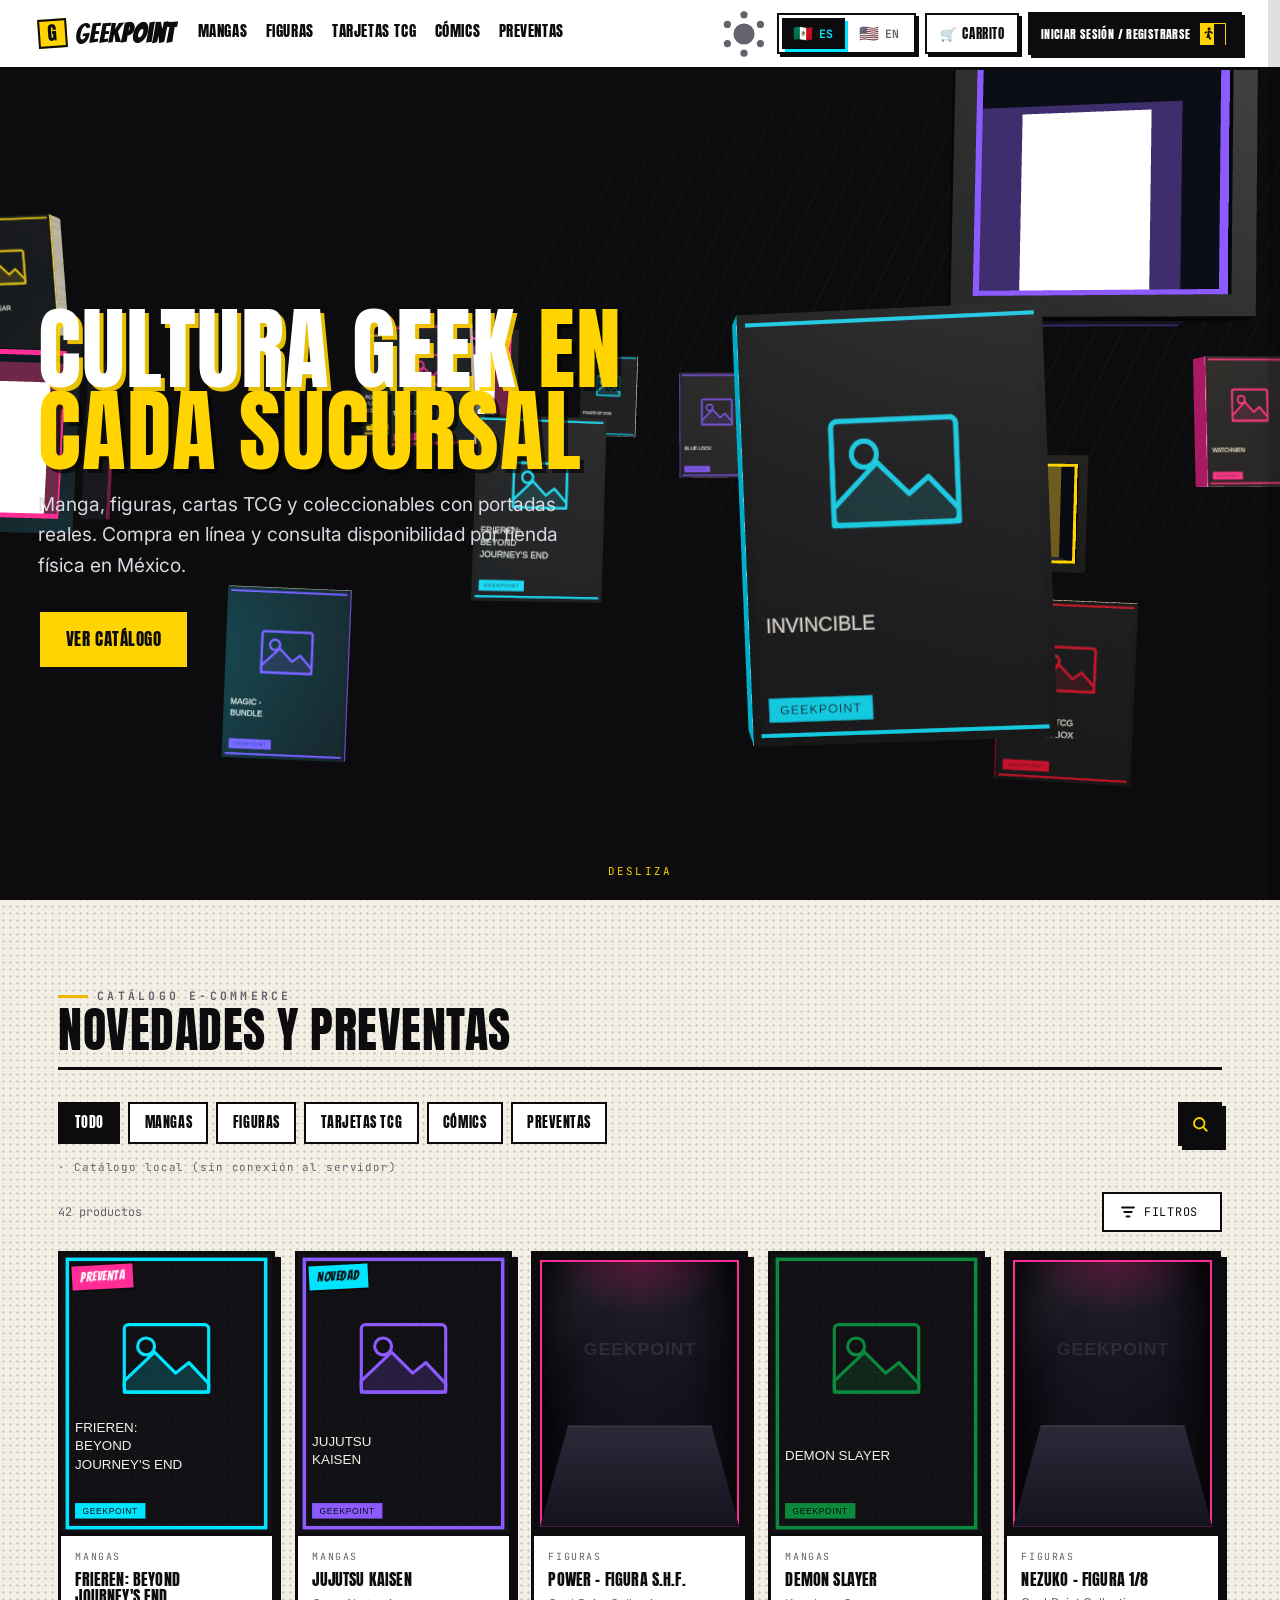
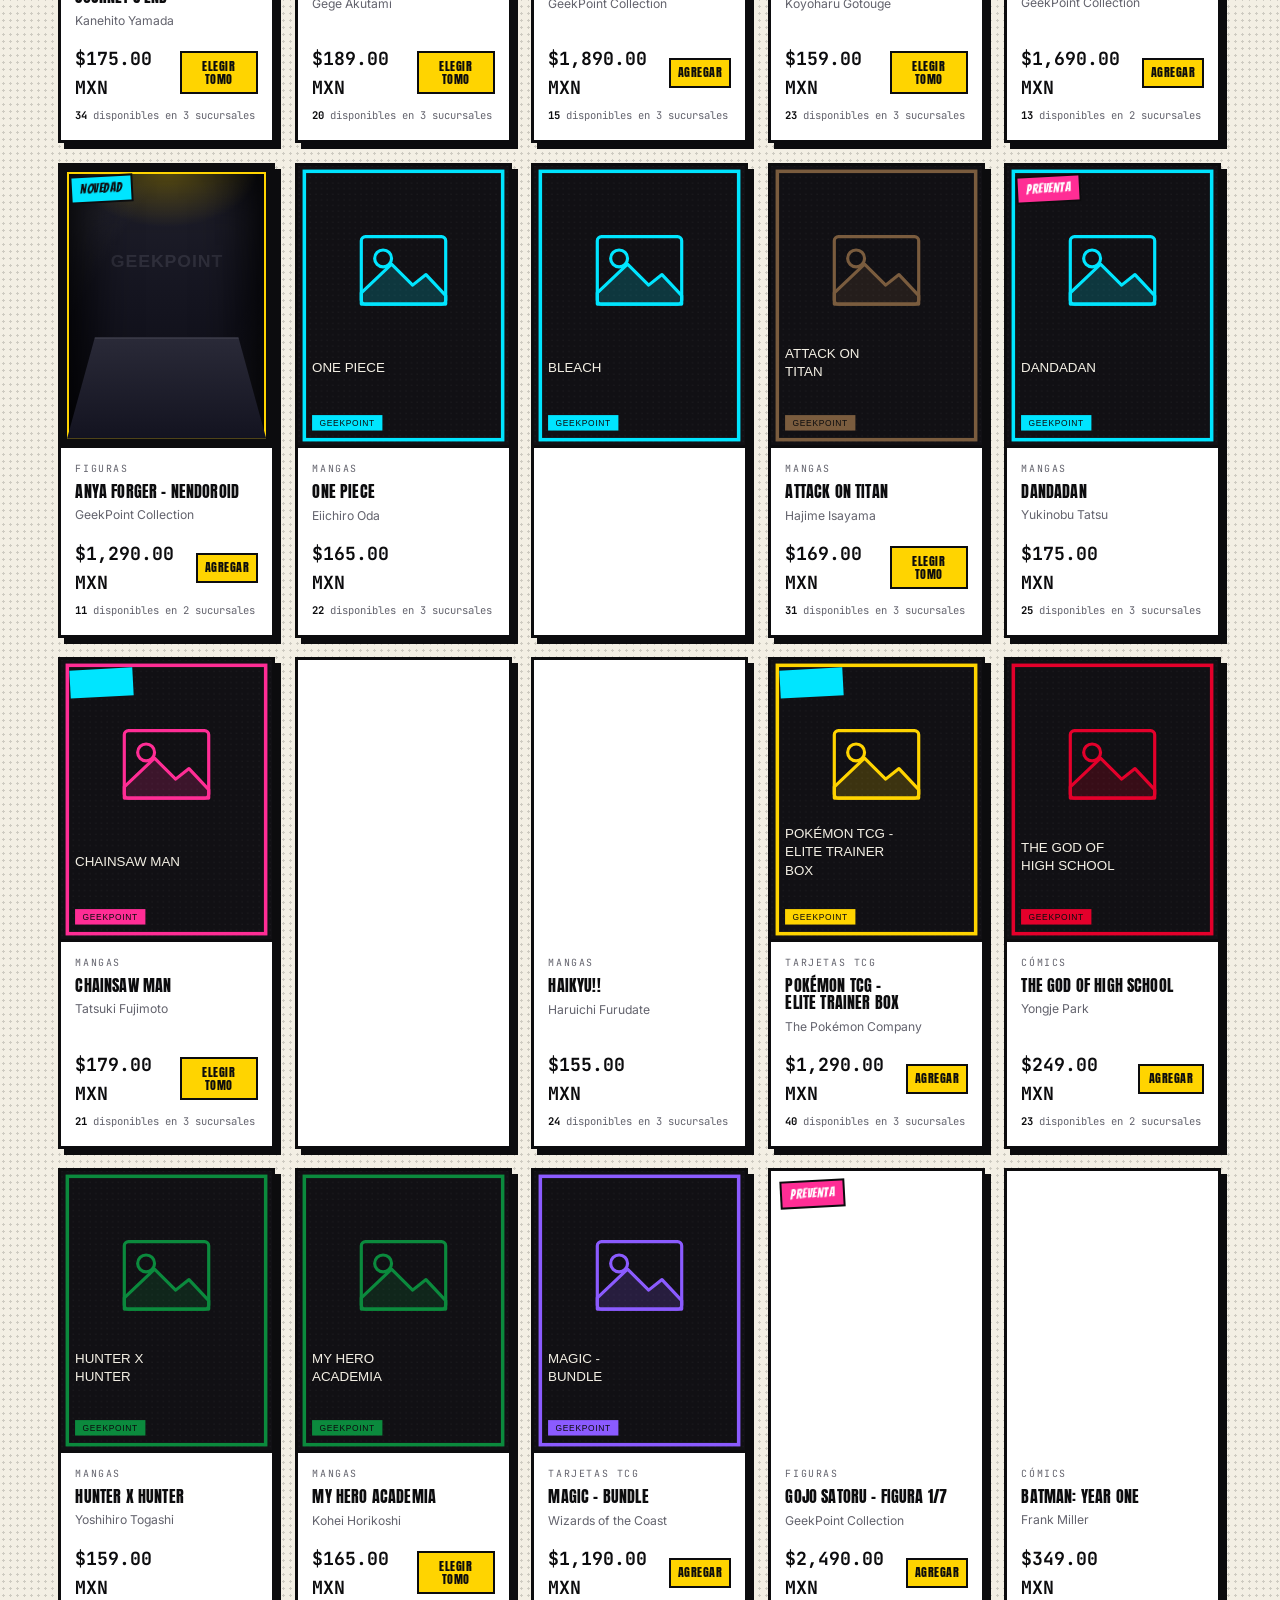
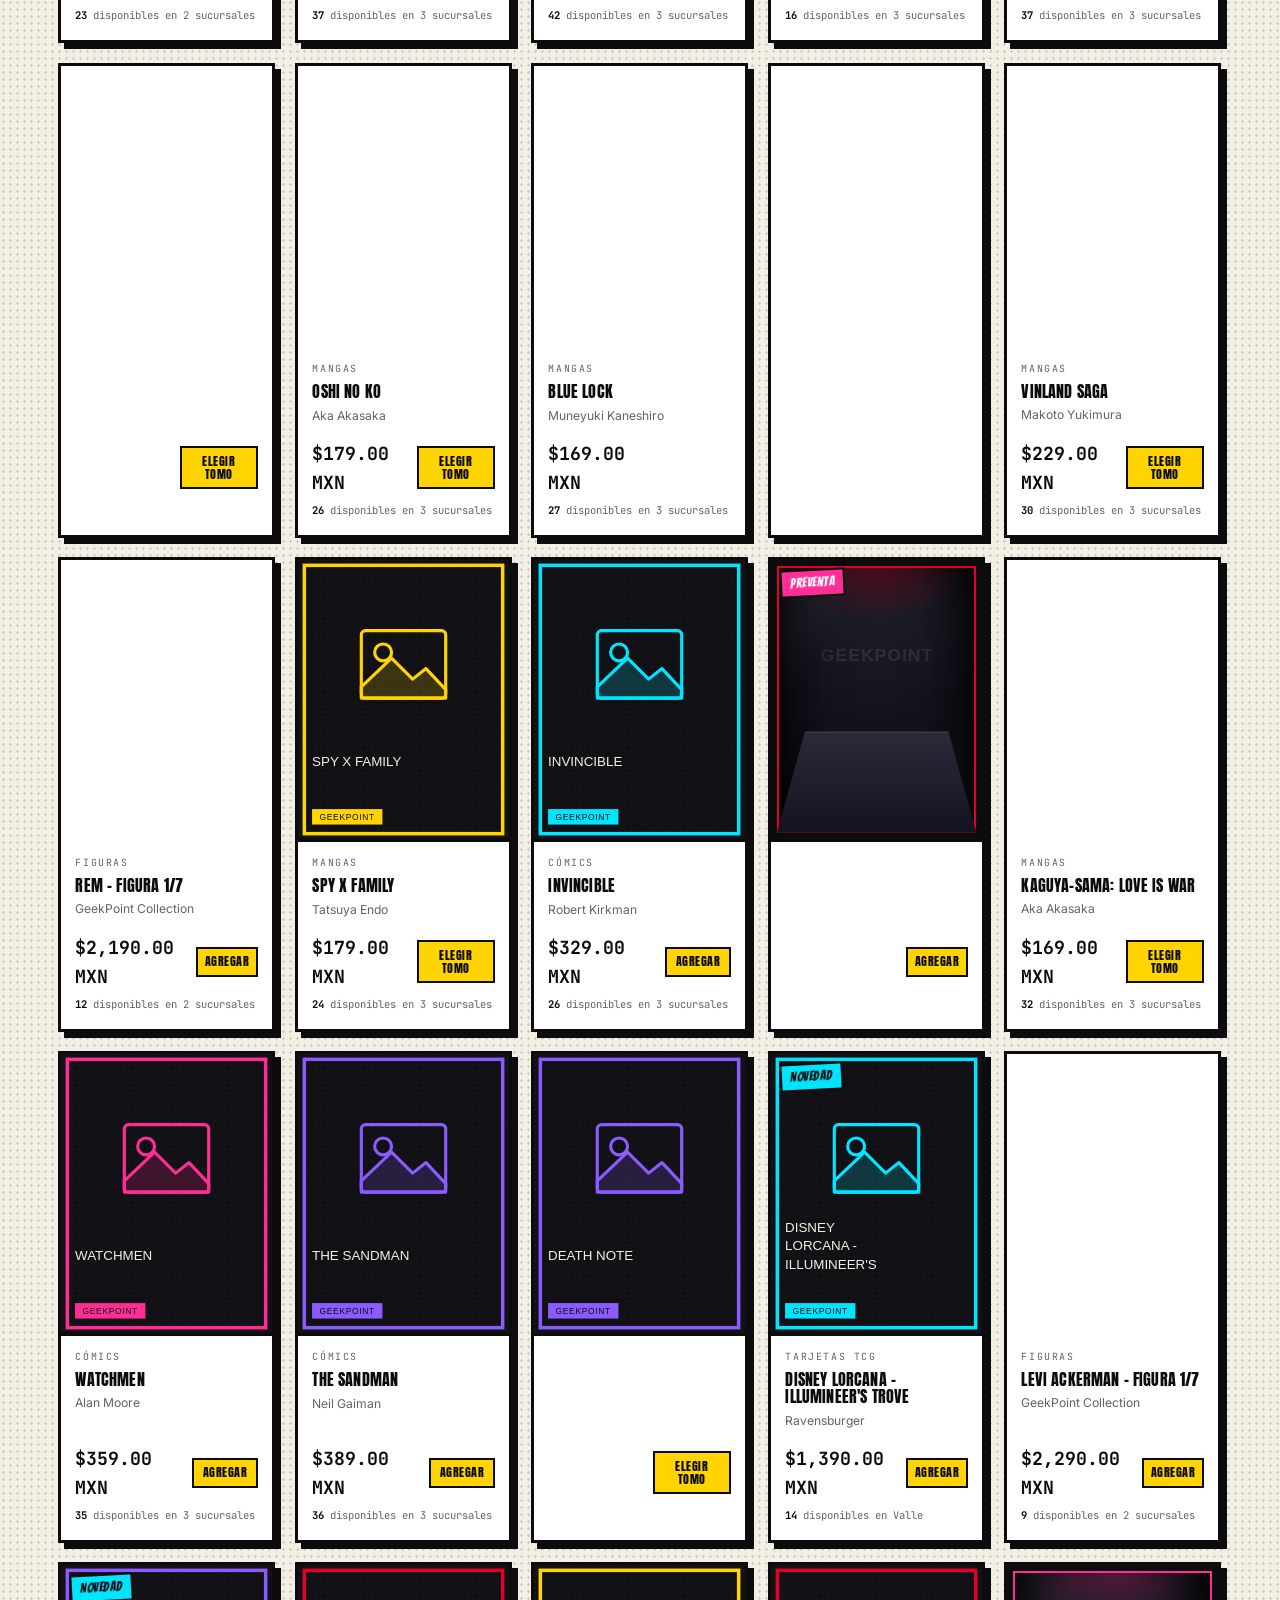
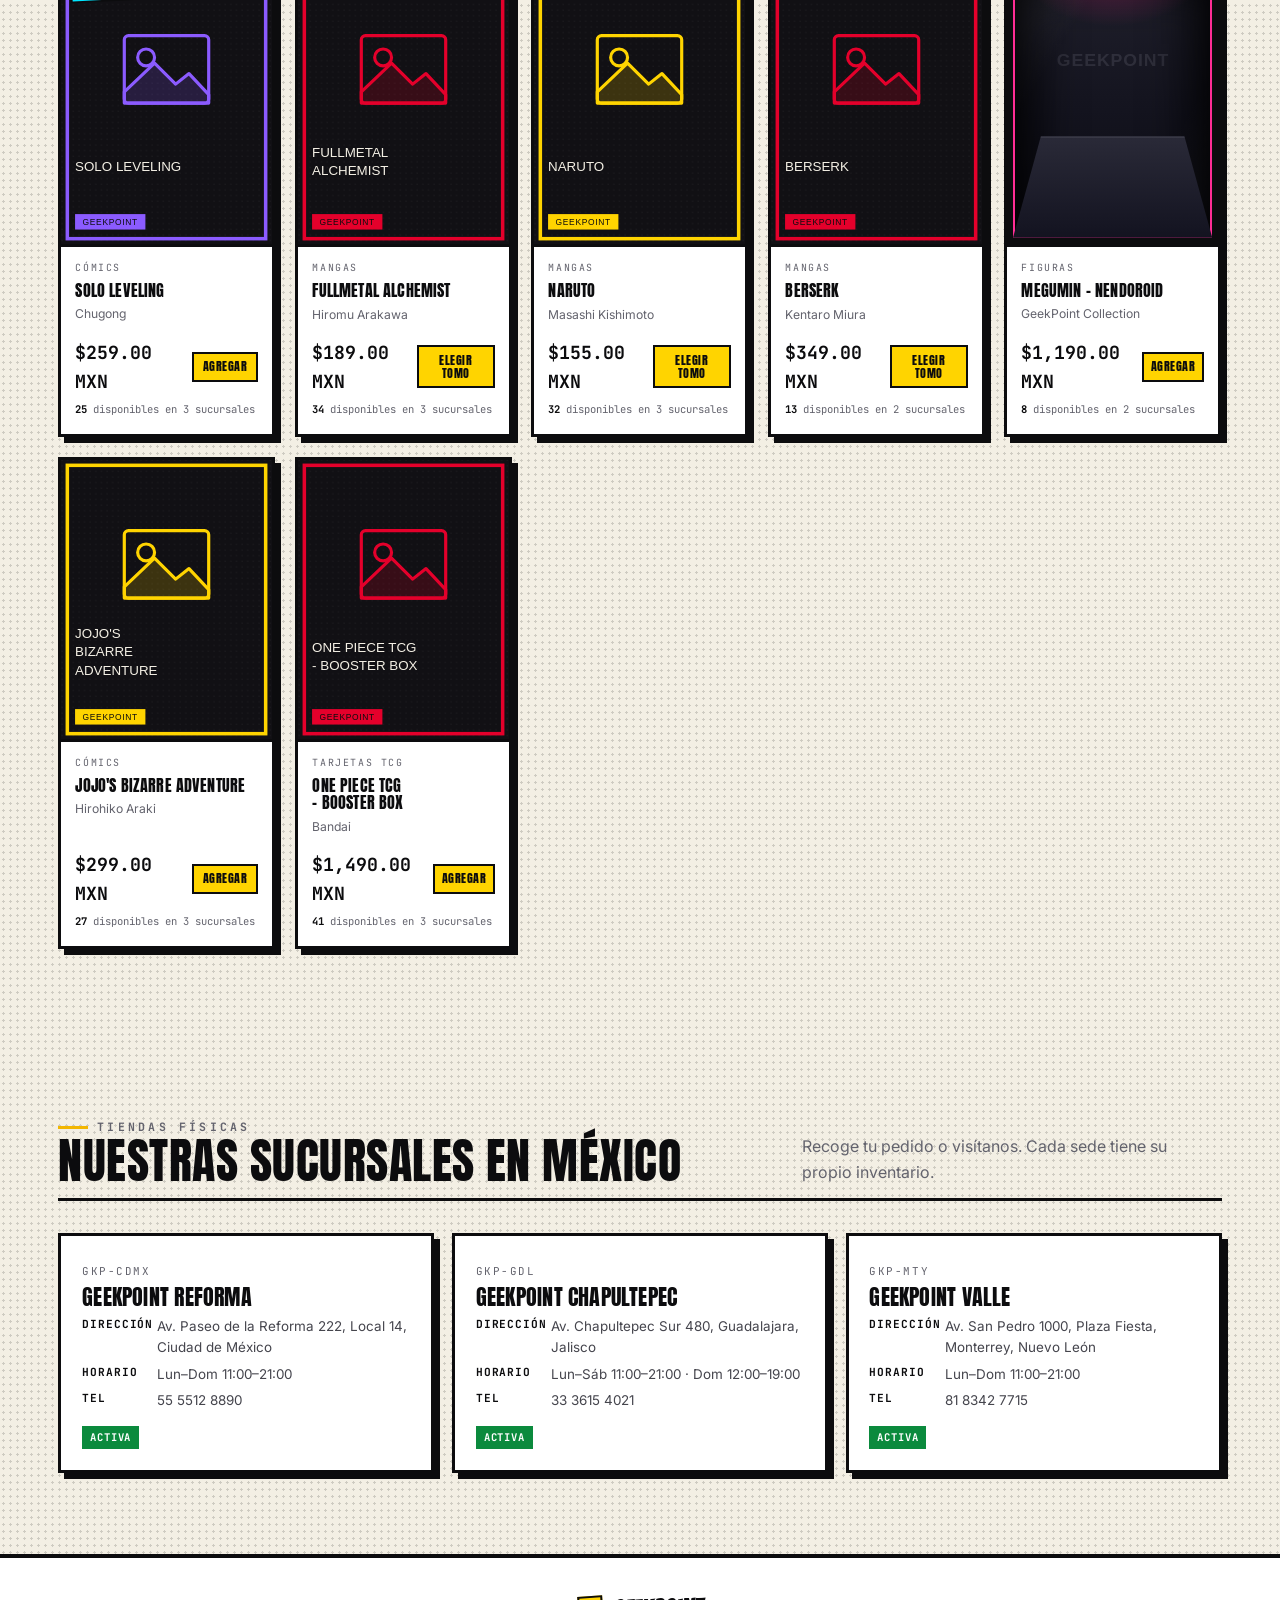
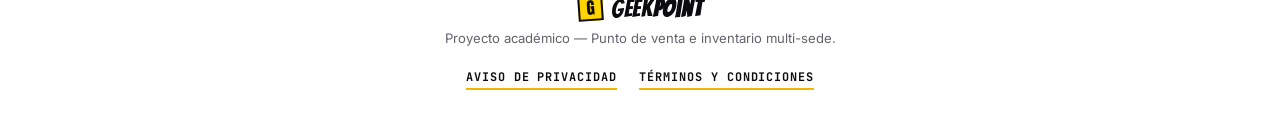
==== commit a07ee781: "mejoras jeje" ====
--- a/public_html/index.html
+++ b/public_html/index.html
@@ -33,8 +33,8 @@
   <link rel="stylesheet" href="assets/css/tokens.css?v=20260914_v76" />
   <link rel="stylesheet" href="assets/css/base.css?v=20260922_v77" />
   <link rel="stylesheet" href="assets/css/components.css?v=20261008_v102" />
-  <link rel="stylesheet" href="assets/css/store.css?v=20261019_v81" />
-  <link rel="stylesheet" href="assets/css/app.css?v=20261008_v174" />
+  <link rel="stylesheet" href="assets/css/store.css?v=20261028_v10" />
+  <link rel="stylesheet" href="assets/css/app.css?v=20261028_v10" />
 </head>
 <body>
   <a class="skip-link" href="#main">Saltar al contenido</a>
@@ -201,6 +201,27 @@
                    aria-label="Buscar productos" autocomplete="off" />
           </div>
         </div>
+        <div class="pgrid-tools">
+          <span class="pgrid-tools__count" data-pcount aria-live="polite"></span>
+          <button type="button" class="pgrid-tools__toggle" data-filters-toggle aria-expanded="false" aria-controls="pgrid-filters">
+            <svg viewBox="0 0 24 24" fill="none" aria-hidden="true"><path d="M4 6h16M7 12h10M10 18h4" stroke="currentColor" stroke-width="2.4" stroke-linecap="round"/></svg>
+            <span data-filter-label="shop.filter.toggle">Filtros</span><b data-filters-n></b>
+          </button>
+          <div class="pgrid-tools__group" id="pgrid-filters">
+            <label class="pgrid-tools__sort">
+              <span data-filter-label="shop.filter.branch">Sucursal</span>
+              <select data-fbranch></select>
+            </label>
+            <label class="pgrid-tools__sort">
+              <span data-filter-label="shop.filter.price">Precio</span>
+              <select data-fprice></select>
+            </label>
+            <label class="pgrid-tools__sort">
+              <span data-sort-label>Ordenar</span>
+              <select data-sort></select>
+            </label>
+          </div>
+        </div>
         <div class="pgrid" data-pgrid></div>
       </section>
 
@@ -249,25 +270,25 @@
   <script defer src="lib/barcode.js?v=20260908_v74"></script>
   <script defer src="lib/manifest.js?v=20260908_v74"></script>
   <script defer src="js/config.js?v=20260910_v75"></script>
-  <script defer src="js/i18n.js?v=20261019_v107"></script>
-  <script defer src="js/ui.js?v=20260922_v89"></script>
+  <script defer src="js/i18n.js?v=20261028_v10"></script>
+  <script defer src="js/ui.js?v=20261028_v10"></script>
   <script defer src="js/pwa.js?v=20261008_v2"></script>
   <script defer src="js/theme.js?v=20261008_v77"></script>
   <script defer src="js/api.js?v=20260910_v75"></script>
   <script defer src="js/services/pokemonApi.js?v=20260910_v75"></script>
   <script defer src="js/services/figureApi.js?v=20260910_v75"></script>
   <script defer src="js/store.js?v=20261002_v77"></script>
-  <script defer src="js/catalog.js?v=20260914_v76"></script>
+  <script defer src="js/catalog.js?v=20261028_v10"></script>
   <script defer src="js/three-hero.js?v=20260910_v75"></script>
-  <script defer src="js/views/shell.js?v=20261002_v77"></script>
-  <script defer src="js/views/store.js?v=20261019_v81"></script>
-  <script defer src="js/views/login.js?v=20261019_v121"></script>
+  <script defer src="js/views/shell.js?v=20261028_v10"></script>
+  <script defer src="js/views/store.js?v=20261028_v10"></script>
+  <script defer src="js/views/login.js?v=20261020_v123"></script>
   <script defer src="js/views/account.js?v=20261008_v3"></script>
-  <script defer src="js/views/admin.js?v=20261002_v93"></script>
-  <script defer src="js/views/manager.js?v=20261001_v76"></script>
-  <script defer src="js/views/pos.js?v=20261002_v94"></script>
-  <script defer src="js/views/legal.js?v=20261019_v1"></script>
-  <script defer src="js/router.js?v=20261019_v77"></script>
-  <script defer src="js/main.js?v=20261019_v95"></script>
+  <script defer src="js/views/admin.js?v=20261028_v10"></script>
+  <script defer src="js/views/manager.js?v=20261028_v10"></script>
+  <script defer src="js/views/pos.js?v=20261028_v10"></script>
+  <script defer src="js/views/legal.js?v=20261020_v5"></script>
+  <script defer src="js/router.js?v=20261028_v10"></script>
+  <script defer src="js/main.js?v=20261020_v96"></script>
 </body>
 </html>
--- a/public_html/assets/css/store.css
+++ b/public_html/assets/css/store.css
@@ -93,6 +93,65 @@
 }
 .catalog-controls .catbar { margin-bottom: 0; flex: 1 1 auto; }
 
+/* ---------- Conteo + orden del catálogo ---------- */
+.pgrid-tools {
+  display: flex; align-items: center; justify-content: space-between;
+  gap: 1rem; flex-wrap: wrap; margin: -.6rem 0 1.2rem;
+  font-family: var(--mono); font-size: .74rem; color: var(--muted);
+}
+.pgrid-tools__sort { display: inline-flex; align-items: center; gap: .5rem; text-transform: uppercase; letter-spacing: .06em; }
+.pgrid-tools__sort select {
+  font: inherit; font-size: 16px;      /* 16 px: iOS no hace zoom al enfocar */
+  text-transform: none; letter-spacing: 0; color: var(--ink);
+  background: var(--paper-2); border: 2px solid var(--ink);
+  padding: .35rem 2rem .35rem .6rem; min-height: 40px; cursor: pointer;
+}
+.pgrid-tools__sort select:focus-visible { outline: 3px solid var(--yellow, #ffd400); outline-offset: 2px; }
+/* Filtros plegados detrás del botón "Filtros" (computadora y celular). */
+.pgrid-tools__toggle {
+  display: inline-flex; align-items: center; gap: .45rem; min-height: 40px; padding: 0 .9rem;
+  font: inherit; text-transform: uppercase; letter-spacing: .06em; color: var(--ink);
+  background: var(--paper-2); border: 2px solid var(--ink); cursor: pointer;
+}
+.pgrid-tools__toggle svg { width: 18px; height: 18px; flex: none; }
+.pgrid-tools__toggle[aria-expanded="true"] { background: var(--ink); color: var(--paper-2); }
+.pgrid-tools__toggle:focus-visible { outline: 3px solid var(--yellow, #ffd400); outline-offset: 2px; }
+.pgrid-tools__group {
+  display: none; width: 100%; padding: .8rem; gap: .6rem 1.2rem;
+  border: 2px solid var(--ink); background: var(--paper-2);
+}
+.pgrid-tools.is-open .pgrid-tools__group { display: flex; flex-wrap: wrap; animation: pgfold .18s var(--ease-out, ease-out); }
+@keyframes pgfold { from { opacity: 0; transform: translateY(-4px); } to { opacity: 1; transform: none; } }
+@media (prefers-reduced-motion: reduce) { .pgrid-tools.is-open .pgrid-tools__group { animation: none; } }
+@media (max-width: 640px) {
+  .pgrid-tools.is-open .pgrid-tools__group { display: grid; grid-template-columns: 1fr; gap: .5rem; }
+  .pgrid-tools__sort { justify-content: space-between; }
+  .pgrid-tools__sort select { flex: 1; max-width: 68%; }
+}
+
+/* ---------- "También te puede interesar" (dentro del modal) ---------- */
+.related { grid-column: 1 / -1; min-width: 0; border-top: 3px solid var(--ink); padding-top: 1rem; }
+/* El carrusel no debe ensanchar el modal: las columnas pueden encogerse. */
+.preview3d { grid-template-columns: minmax(0, 1fr); }
+@media (min-width: 720px) { .preview3d { grid-template-columns: 260px minmax(0, 1fr); } }
+.preview3d > * { min-width: 0; }
+.related__title { font-family: var(--display); text-transform: uppercase; font-size: 1.05rem; margin: 0 0 .7rem; }
+.related__row {
+  display: grid; grid-auto-flow: column; grid-auto-columns: minmax(112px, 1fr);
+  gap: .7rem; overflow-x: auto; padding-bottom: .4rem; scroll-snap-type: x mandatory;
+}
+.related__item {
+  display: flex; flex-direction: column; gap: .3rem; text-align: left; cursor: pointer;
+  scroll-snap-align: start; background: none; border: 0; padding: 0; color: inherit;
+}
+.related__media { aspect-ratio: 3 / 4; border: 2px solid var(--ink); background: var(--ink); overflow: hidden; display: block; }
+.related__media img { width: 100%; height: 100%; object-fit: cover; transition: transform .25s var(--ease-out); }
+.related__item:hover .related__media img, .related__item:focus-visible .related__media img { transform: scale(1.04); }
+.related__item:focus-visible { outline: 3px solid var(--yellow, #ffd400); outline-offset: 2px; }
+.related__name { font-size: .74rem; font-weight: 700; line-height: 1.25; display: -webkit-box; -webkit-line-clamp: 2; -webkit-box-orient: vertical; overflow: hidden; }
+.related__price { font-family: var(--mono); font-size: .72rem; }
+.related__price del { display: none; }
+
 /* ---------- Barra de búsqueda animada (neón brutalist) ----------
    FLOTANTE sobre la esquina superior derecha de los controles: al abrir NO
    refluye la fila (antes, al desplegarse, saltaba a otra línea y salía de
@@ -258,6 +317,9 @@
 }
 .ptag--preventa { background: var(--neon-magenta); color: #fff; }
 .ptag--novedad { background: var(--neon-cyan); color: var(--ink-fixed); }
+/* Stock (según la sucursal del filtro): mismo estilo de etiqueta que NOVEDAD */
+.ptag--low { background: #ffb020; color: var(--ink-fixed); transform: rotate(2deg); }
+.ptag--soldout { background: var(--ink-fixed); color: #ff5a5a; border-color: #ff5a5a; transform: rotate(-2deg); }
 .ptag--rarity {
   background: var(--ink-fixed); color: var(--neon-cyan); transform: rotate(2deg);
   font-family: var(--mono); font-size: .62rem; letter-spacing: .04em;
@@ -432,6 +494,13 @@
 .vs-row:first-of-type { border-top: 0; }
 .vs-row[hidden] { display: none; }
 .vs-n { font-family: var(--mono); font-weight: 700; padding: .05rem .4rem; border: 2px solid var(--ink); }
+.vs-right { display: inline-flex; align-items: center; gap: .45rem; }
+.vs-notify {
+  font-family: var(--mono); font-size: .68rem; font-weight: 700; text-transform: uppercase; letter-spacing: .04em;
+  min-height: 30px; padding: 0 .55rem; cursor: pointer; color: var(--ink); background: var(--panini, #ffd400);
+  border: 2px solid var(--ink);
+}
+.vs-notify:hover, .vs-notify:focus-visible { background: var(--ink); color: var(--panini, #ffd400); }
 .vs-n.vs-ok { background: var(--panini); color: var(--ink-fixed); }
 .vs-n.vs-low { background: var(--neon-cyan); color: var(--ink-fixed); }
 .vs-n.vs-out { background: var(--ink); color: var(--paper-2); }
@@ -712,6 +781,18 @@
 .legal__head h1 { font-size: clamp(2.2rem, 7vw, 4rem); margin-top: .5rem; }
 .legal__updated { font-size: .74rem; color: var(--muted); margin-top: .5rem; }
 .legal__intro { font-size: 1.05rem; line-height: 1.6; margin-top: 1rem; max-width: 65ch; }
+/* "En pocas palabras": resumen corto antes de las secciones */
+.legal__summary {
+  background: var(--panini); color: var(--ink-fixed); border: 3px solid var(--ink);
+  box-shadow: 6px 6px 0 var(--ink); padding: 1.1rem 1.3rem 1.2rem; margin-bottom: 1.6rem;
+}
+.legal__summary h2 { font-size: clamp(1.15rem, 3vw, 1.45rem); margin-bottom: .6rem; color: inherit; }
+.legal__summary ul { padding-left: 1.2rem; display: grid; gap: .4rem; }
+.legal__summary li { line-height: 1.5; font-weight: 600; max-width: 70ch; }
+.legal__summary a { color: inherit; text-decoration: underline; text-decoration-thickness: 2px; text-underline-offset: 3px; }
+@media (max-width: 520px) {
+  .legal__summary { padding: 1rem; box-shadow: 4px 4px 0 var(--ink); }
+}
 .legal__body { display: grid; gap: 1.1rem; }
 .legal__body section {
   background: var(--paper-2); border: 3px solid var(--ink); box-shadow: 6px 6px 0 var(--ink);
@@ -734,3 +815,19 @@
 /* Nota de consentimiento en formularios que piden datos */
 .legal-consent { font-size: .78rem; line-height: 1.45; color: var(--muted); margin: .2rem 0 .9rem; }
 .legal-consent a { color: inherit; font-weight: 700; text-decoration: underline; text-underline-offset: 2px; }
+
+/* Casilla obligatoria del registro (Legal.acceptHTML) */
+.legal-accept {
+  display: flex; align-items: flex-start; gap: .55rem; cursor: pointer;
+  font-size: .8rem; line-height: 1.45; color: var(--muted); margin: .35rem 0 .6rem;
+}
+.legal-accept input { flex: none; width: 1.05rem; height: 1.05rem; margin: .1rem 0 0; accent-color: var(--panini-deep); cursor: pointer; }
+.legal-accept a { color: var(--text); font-weight: 700; text-decoration: underline; text-underline-offset: 2px; white-space: nowrap; }
+
+/* Celular: botones de compra del modal a lo ancho */
+@media (max-width: 520px) {
+  .preview3d__buy { display: grid; grid-template-columns: 1fr auto; gap: .6rem; }
+  .preview3d__buy .preview3d__price { grid-column: 1 / -1; }
+  .preview3d__buy [data-buy] { width: 100%; }
+  .related__row { grid-auto-columns: 42%; }
+}
--- a/public_html/assets/css/app.css
+++ b/public_html/assets/css/app.css
@@ -79,6 +79,9 @@
 .auth__sub { color: var(--muted); font-size: .86rem; margin-bottom: 1rem; line-height: 1.4; }
 .auth__switch { font-size: .82rem; color: var(--muted); text-align: center; margin-top: .6rem; }
 .auth__switch a { color: var(--accent-2-text); font-weight: 700; margin-left: .25rem; }
+/* Casilla de Términos/Aviso: con el personaje visible, sus dedos tapan la
+   orilla derecha a esa altura; el texto se corta antes para que se lea. */
+@media (min-width: 901px) { .auth__card .legal-accept { padding-right: 5.5rem; } }
 .auth__card .field { margin-bottom: .55rem; gap: .22rem; }
 .auth__card .field > label { font-size: .74rem; }
 .auth__card .input { padding: .55rem .75rem; font-size: .9rem; }
@@ -660,8 +663,21 @@
 .cart__totals .row { display: flex; justify-content: space-between; color: var(--muted); }
 .cart__totals .row--total { color: var(--text); font-size: 1.15rem; font-weight: 700; margin-top: .2rem; }
 
-.pay-methods { display: grid; grid-template-columns: repeat(3, 1fr); gap: .4rem; }
+.pay-methods { display: grid; grid-template-columns: repeat(4, 1fr); gap: .4rem; }
 .pay-methods .chip { justify-content: center; cursor: pointer; }
+@media (max-width: 380px) { .pay-methods { grid-template-columns: repeat(2, 1fr); } }
+
+/* Cobro: billetes rápidos, pago mixto y estado (pagado / falta / cambio) */
+.pay-quick { display: flex; flex-wrap: wrap; gap: .35rem; margin: -.2rem 0 .3rem; }
+.pay-quick .chip, .pay-split__fill { cursor: pointer; min-height: 36px; }
+.pay-split { display: flex; flex-direction: column; gap: .5rem; }
+.pay-split__row { border-top: 1px dashed var(--line); padding-top: .5rem; }
+.pay-split__amt { display: flex; align-items: flex-end; gap: .4rem; }
+.pay-split__amt .field { flex: 1; margin-bottom: 0; }
+.pay-split__row > .field { margin: .4rem 0 0; }
+.pay-status .row.is-bad { color: var(--danger); font-weight: 700; }
+.pay-status .row.is-good { color: var(--text); font-weight: 700; }
+.pay-status .cart__totals { margin-top: .2rem; }
 
 /* ---------- Ticket ---------- */
 .ticket-wrap { display: grid; place-items: center; padding: 2rem var(--gutter); }
@@ -1080,3 +1096,49 @@
 @media (pointer: coarse) and (max-width: 360px) {
   .lang-toggle button { min-width: 0; }
 }
+
+/* Stock bajo de ESTA sucursal (POS) */
+.pos__lowstock { margin: 0 0 .7rem; padding: .5rem .8rem; border-radius: 10px; font-family: var(--mono); font-size: .76rem;
+  color: var(--warning); background: color-mix(in srgb, var(--warning) 12%, transparent); }
+.prod.is-low .prod__badge { font-weight: 700; }
+
+/* Corte de caja */
+.cut__rows .row span:last-child { color: var(--text); }
+.cut__diff.is-bad { color: var(--danger); font-weight: 700; }
+.cut__diff.is-good { color: var(--text); font-weight: 700; }
+
+/* Ticket cancelado */
+.ticket__void { text-align: center; margin: .3rem 0 .6rem; padding: .35rem; border: 2px solid #c0392b; color: #c0392b;
+  font-weight: 700; letter-spacing: .3em; transform: rotate(-2deg); }
+.ticket__void small { display: block; letter-spacing: 0; font-weight: 400; font-size: .72rem; margin-top: .15rem; }
+
+/* ---------- Celular: POS ---------- */
+.pos-cartbar { display: none; }
+@media (max-width: 979px) {
+  /* El carrito queda abajo de la grilla: barra fija para saltar a él. */
+  .pos-cartbar:not([hidden]) {
+    display: flex; justify-content: space-between; align-items: center; gap: .6rem;
+    position: fixed; left: 12px; right: 12px; bottom: calc(12px + env(safe-area-inset-bottom)); z-index: 40;
+    min-height: 52px; padding: 0 1rem; border: 0; border-radius: 14px; cursor: pointer;
+    background: var(--accent); color: #05060b; font-family: var(--mono); font-size: .9rem; font-weight: 700;
+    box-shadow: 0 8px 24px rgba(0,0,0,.35);
+  }
+  .pos { padding-bottom: 76px; }
+  .pos-cartbar.is-away { display: none !important; }
+  .pay-quick .chip { flex: 1 1 calc(25% - .35rem); justify-content: center; min-height: 40px; }
+  .cart [data-charge] { min-height: 48px; }
+}
+
+/* ---------- Celular: tablas como tarjetas (Ventas, Cortes) ---------- */
+@media (max-width: 640px) {
+  .table-wrap--stack { overflow: visible; }
+  .table-wrap--stack table, .table-wrap--stack tbody, .table-wrap--stack tr, .table-wrap--stack td { display: block; width: 100%; min-width: 0; }
+  .table-wrap--stack thead { display: none; }
+  .table-wrap--stack tr { margin-bottom: .7rem; padding: .6rem .8rem; border-radius: 12px; background: var(--surface); box-shadow: var(--nm-out-sm); }
+  .table-wrap--stack td { display: flex; justify-content: space-between; align-items: center; gap: .8rem; padding: .3rem 0; border: 0; text-align: right; }
+  .table-wrap--stack td::before { content: attr(data-label); font-family: var(--mono); font-size: .68rem; text-transform: uppercase; letter-spacing: .06em; color: var(--faint); text-align: left; }
+  .table-wrap--stack td[data-label=""]::before { content: none; }
+  .table-wrap--stack td:first-child { font-size: 1rem; font-weight: 700; }
+  .table-wrap--stack td .btn { min-height: 40px; }
+  .table-wrap--stack td:empty { display: none; }
+}
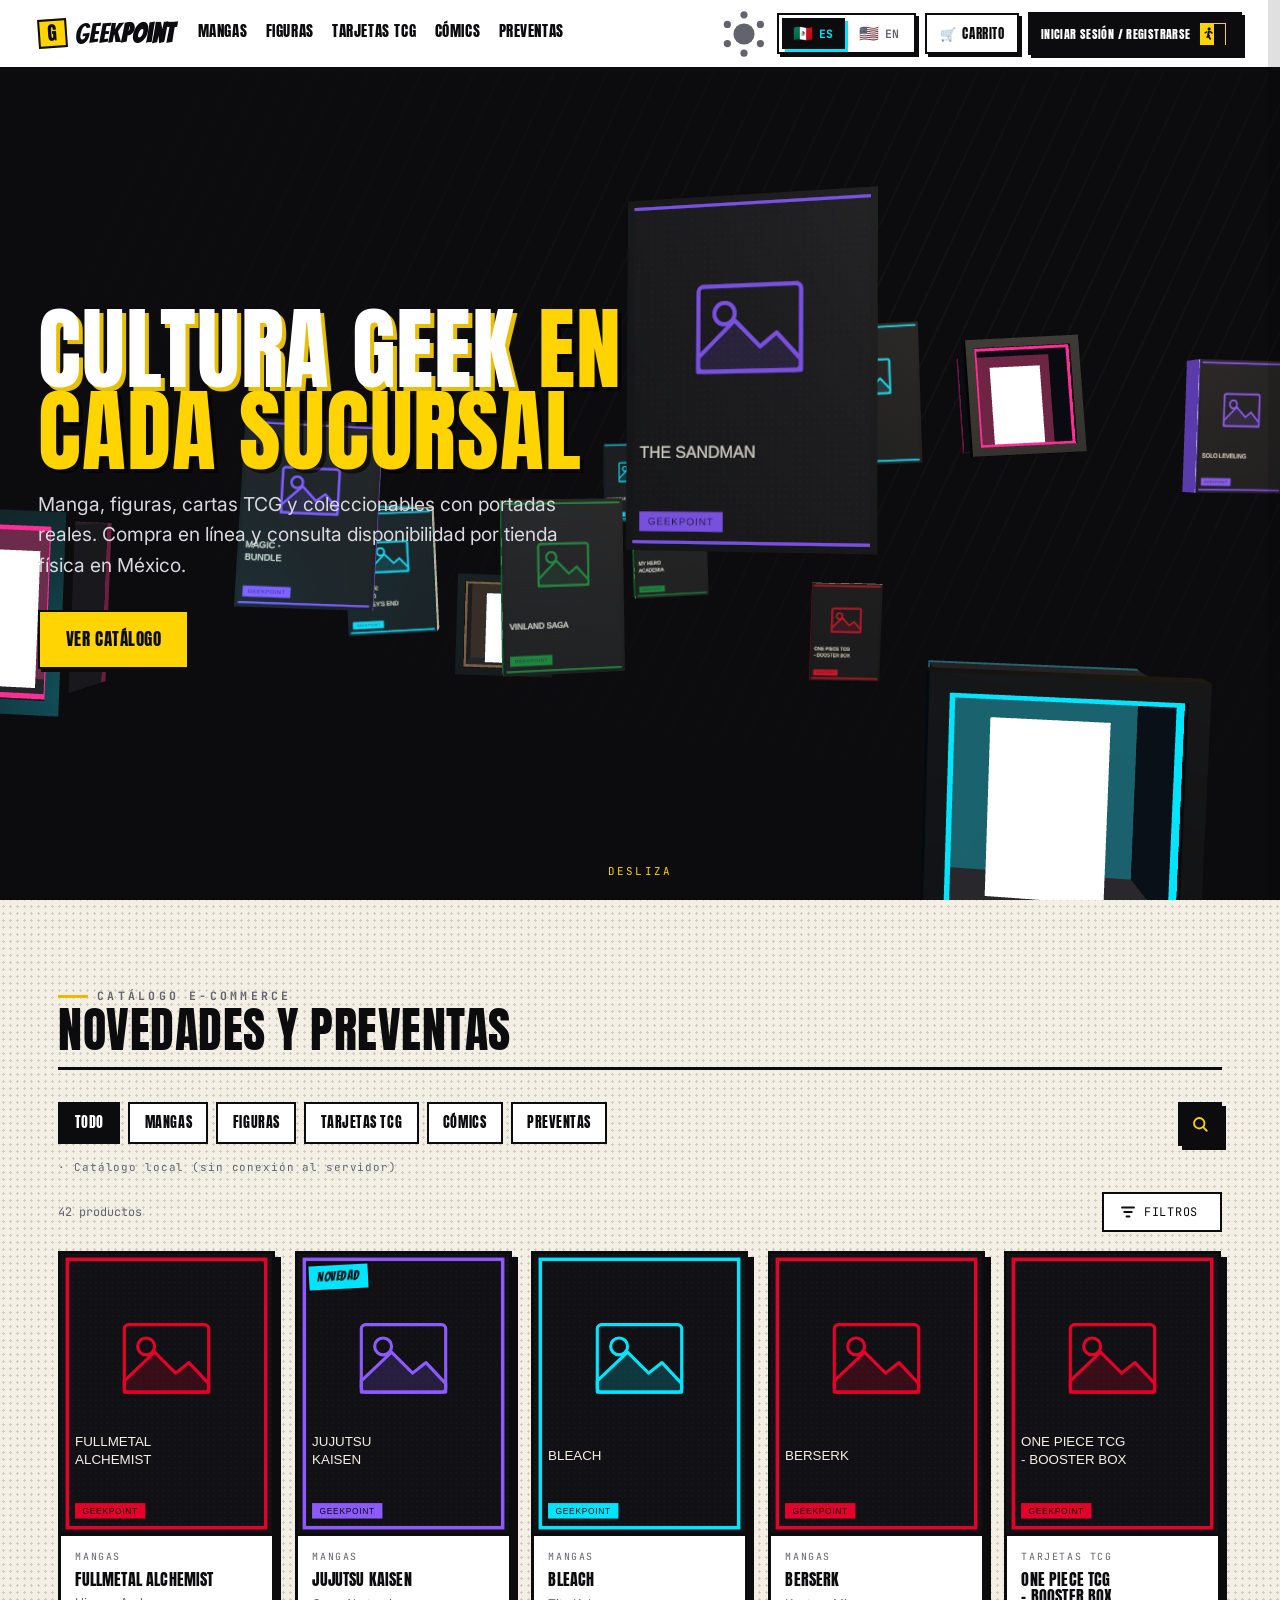
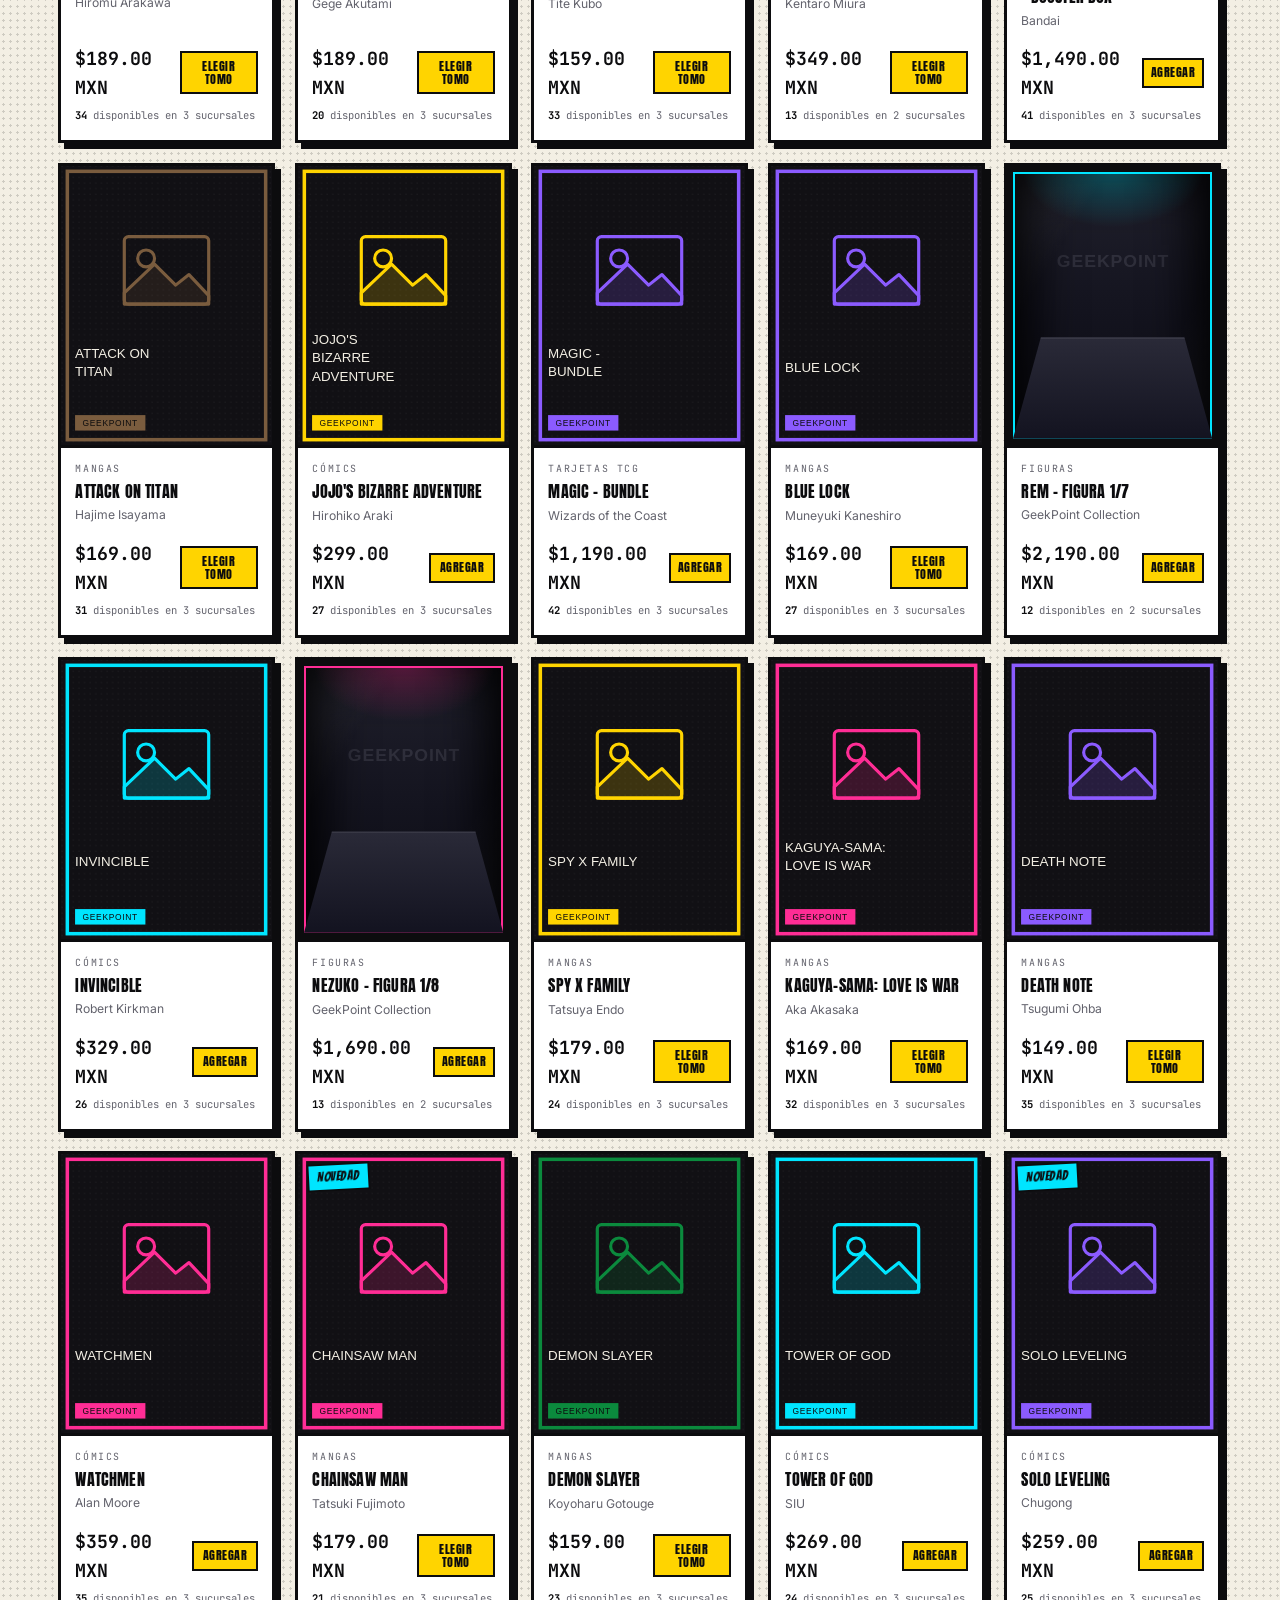
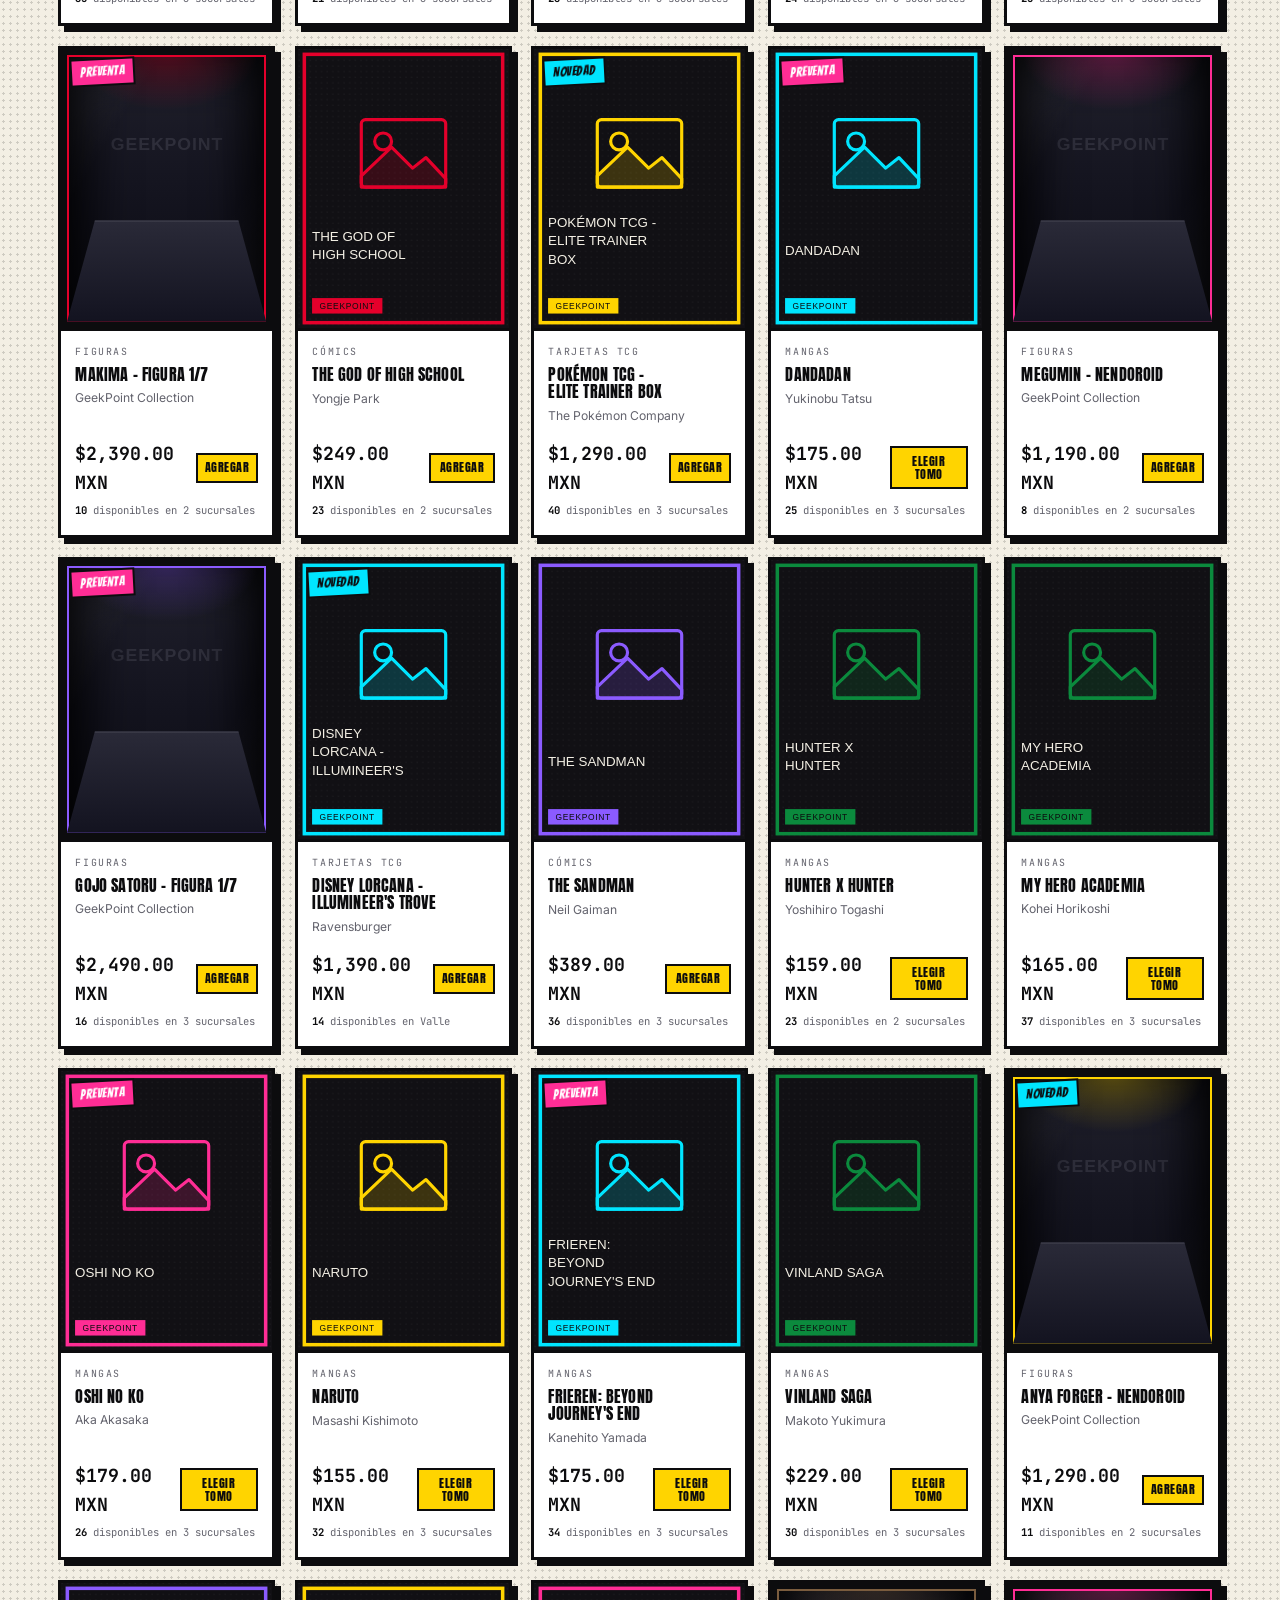
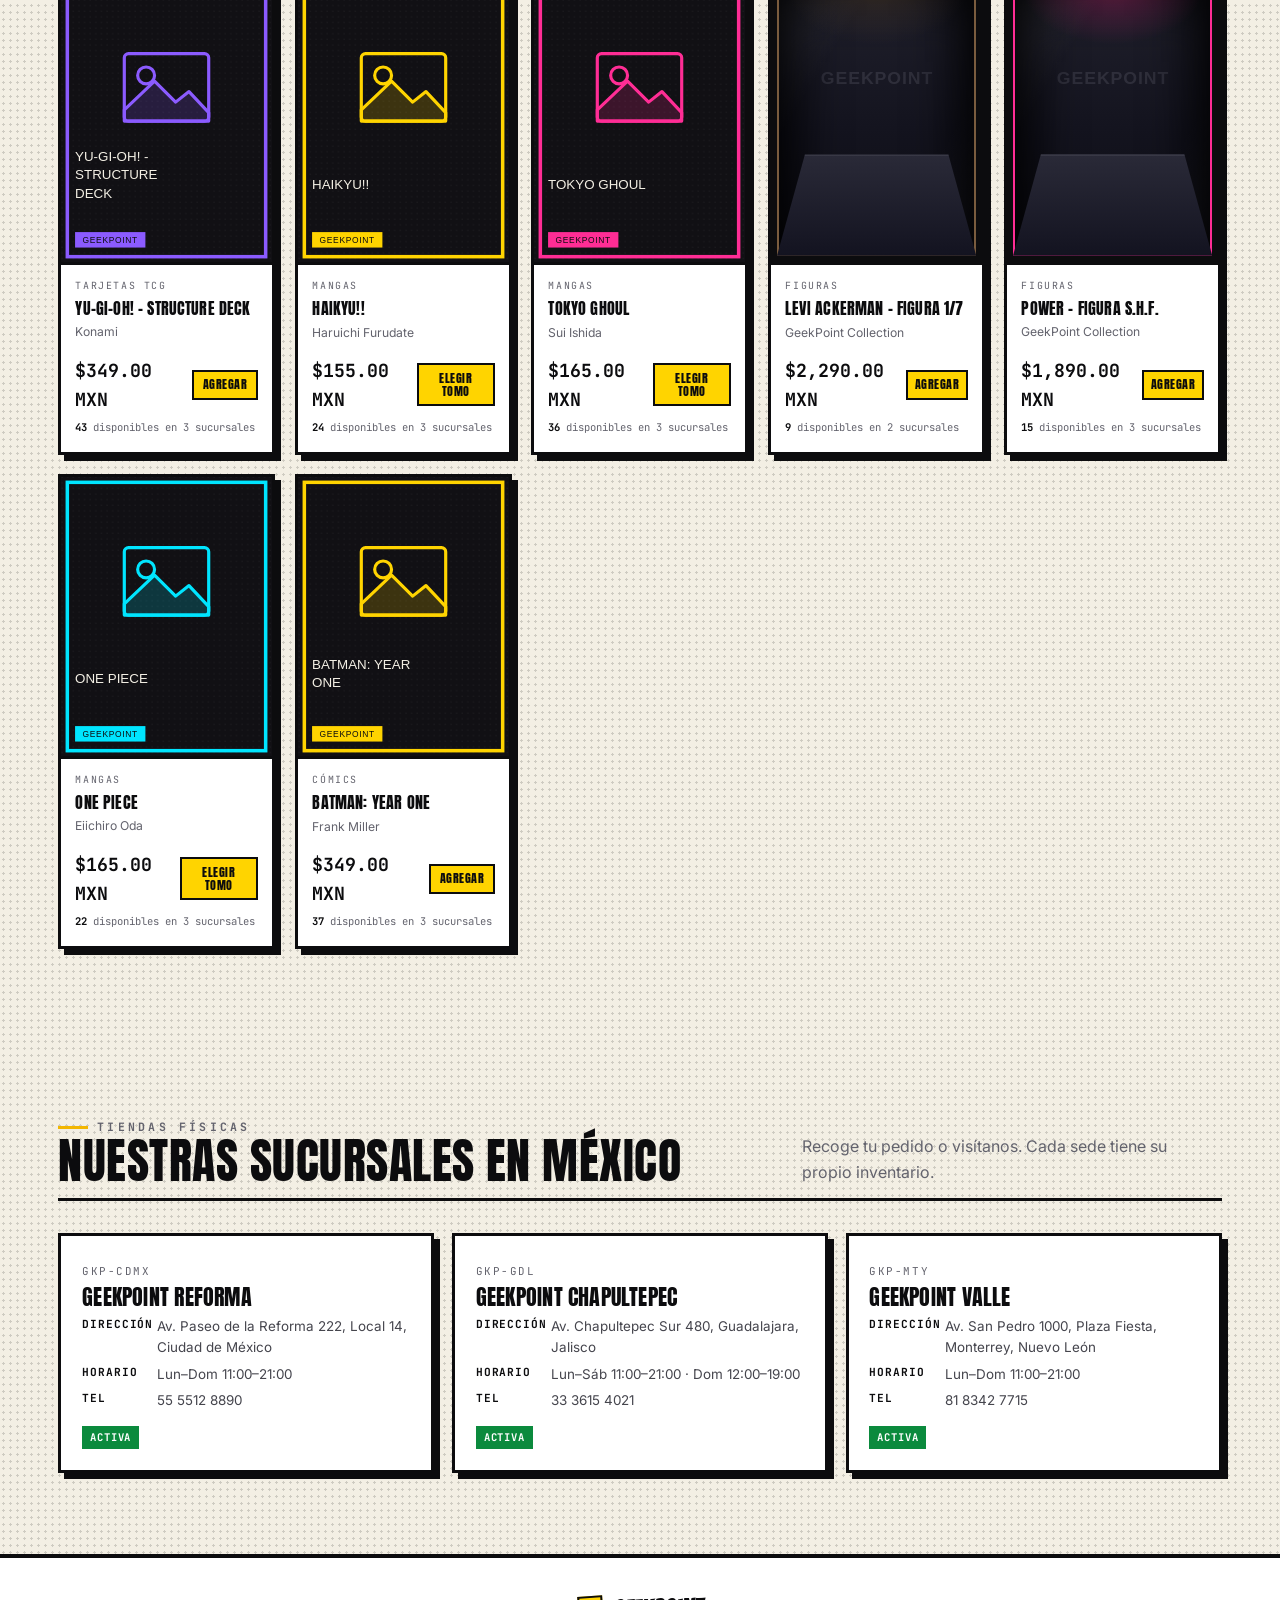
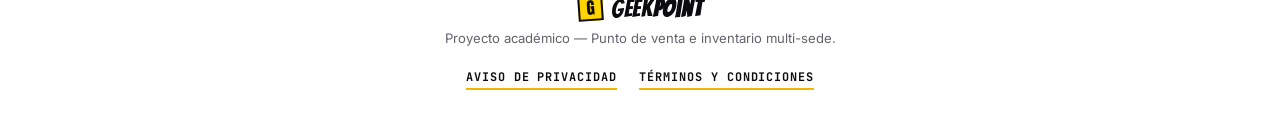
==== commit 25acfba8: "arreglos finales geekpoint" ====
--- a/public_html/index.html
+++ b/public_html/index.html
@@ -33,11 +33,11 @@
   <link rel="stylesheet" href="assets/css/tokens.css?v=20260914_v76" />
   <link rel="stylesheet" href="assets/css/base.css?v=20260922_v77" />
   <link rel="stylesheet" href="assets/css/components.css?v=20261008_v102" />
-  <link rel="stylesheet" href="assets/css/store.css?v=20261028_v10" />
-  <link rel="stylesheet" href="assets/css/app.css?v=20261028_v10" />
+  <link rel="stylesheet" href="assets/css/store.css?v=20261112_v1" />
+  <link rel="stylesheet" href="assets/css/app.css?v=20261112_v1" />
 </head>
 <body>
-  <a class="skip-link" href="#main">Saltar al contenido</a>
+  <a class="skip-link" href="#main" data-i18n="nav.skip">Saltar al contenido</a>
 
   <!-- ================= SPLASH ================= -->
   <div class="splash" data-splash aria-hidden="true">
@@ -270,25 +270,25 @@
   <script defer src="lib/barcode.js?v=20260908_v74"></script>
   <script defer src="lib/manifest.js?v=20260908_v74"></script>
   <script defer src="js/config.js?v=20260910_v75"></script>
-  <script defer src="js/i18n.js?v=20261028_v10"></script>
-  <script defer src="js/ui.js?v=20261028_v10"></script>
+  <script defer src="js/i18n.js?v=20261112_v1"></script>
+  <script defer src="js/ui.js?v=20261112_v1"></script>
   <script defer src="js/pwa.js?v=20261008_v2"></script>
-  <script defer src="js/theme.js?v=20261008_v77"></script>
-  <script defer src="js/api.js?v=20260910_v75"></script>
+  <script defer src="js/theme.js?v=20261112_v1"></script>
+  <script defer src="js/api.js?v=20261112_v1"></script>
   <script defer src="js/services/pokemonApi.js?v=20260910_v75"></script>
   <script defer src="js/services/figureApi.js?v=20260910_v75"></script>
   <script defer src="js/store.js?v=20261002_v77"></script>
-  <script defer src="js/catalog.js?v=20261028_v10"></script>
+  <script defer src="js/catalog.js?v=20261112_v1"></script>
   <script defer src="js/three-hero.js?v=20260910_v75"></script>
-  <script defer src="js/views/shell.js?v=20261028_v10"></script>
-  <script defer src="js/views/store.js?v=20261028_v10"></script>
+  <script defer src="js/views/shell.js?v=20261112_v1"></script>
+  <script defer src="js/views/store.js?v=20261112_v1"></script>
   <script defer src="js/views/login.js?v=20261020_v123"></script>
   <script defer src="js/views/account.js?v=20261008_v3"></script>
-  <script defer src="js/views/admin.js?v=20261028_v10"></script>
-  <script defer src="js/views/manager.js?v=20261028_v10"></script>
-  <script defer src="js/views/pos.js?v=20261028_v10"></script>
+  <script defer src="js/views/admin.js?v=20261112_v1"></script>
+  <script defer src="js/views/manager.js?v=20261112_v1"></script>
+  <script defer src="js/views/pos.js?v=20261112_v1"></script>
   <script defer src="js/views/legal.js?v=20261020_v5"></script>
-  <script defer src="js/router.js?v=20261028_v10"></script>
-  <script defer src="js/main.js?v=20261020_v96"></script>
+  <script defer src="js/router.js?v=20261112_v1"></script>
+  <script defer src="js/main.js?v=20261112_v1"></script>
 </body>
 </html>
--- a/public_html/assets/css/app.css
+++ b/public_html/assets/css/app.css
@@ -690,6 +690,9 @@
 .ticket .muted { color: #666; }
 .ticket hr { border: 0; border-top: 1px dashed #bbb; margin: .7rem 0; }
 .ticket .t-row { display: flex; justify-content: space-between; gap: .5rem; }
+/* El valor (derecha) conserva su ancho: un importe como "$118.00 MXN" no se
+   parte en dos renglones; si el nombre del producto es largo, envuelve él. */
+.ticket .t-row > span:last-child { flex: 0 0 auto; max-width: 62%; text-align: right; }
 .ticket .t-row--total { font-weight: 700; font-size: 1rem; }
 .ticket__actions { margin-top: 1.2rem; display: flex; gap: .6rem; justify-content: center; align-items: center; flex-wrap: wrap; }
 .ticket-print-opts { display: inline-flex; align-items: center; gap: .4rem; font-size: .74rem; color: var(--muted); }
@@ -760,6 +763,22 @@
 /* ---------- Toolbar / filtros ---------- */
 .toolbar { display: flex; flex-wrap: wrap; gap: .6rem; align-items: center; margin-bottom: 1rem; }
 .toolbar .input, .toolbar .select { width: auto; min-width: 160px; }
+
+/* Ventas (admin): cada filtro va pegado a su etiqueta, así al partirse la
+   fila no queda una etiqueta sola al final de un renglón. */
+.toolbar--sales { gap: .6rem 1rem; }
+.toolbar--sales .spacer { flex: 1; }
+.toolbar__item { display: inline-flex; align-items: center; gap: .45rem; }
+.toolbar__item > span { font-family: var(--mono); font-size: .75rem; color: var(--muted); white-space: nowrap; }
+.toolbar--sales .select { max-width: 17rem; }            /* un nombre largo de cajero no ensancha la fila */
+.toolbar--sales .input[type="date"] { min-width: 0; }
+.toolbar--sales .input[type="search"] { flex: 1 1 12rem; max-width: 18rem; }
+.sales-more { display: flex; justify-content: center; margin-top: 1rem; }
+@media (max-width: 640px) {
+  .toolbar--sales .toolbar__item { flex: 1 1 100%; min-width: 0; justify-content: space-between; }
+  .toolbar--sales .toolbar__item .input, .toolbar--sales .toolbar__item .select { flex: 0 0 62%; width: 62%; min-width: 0; max-width: none; }
+  .toolbar--sales .input[type="search"] { flex: 1 1 100%; max-width: none; }
+}
 
 /* ---------- Row actions ---------- */
 .rowacts { display: flex; gap: .4rem; }
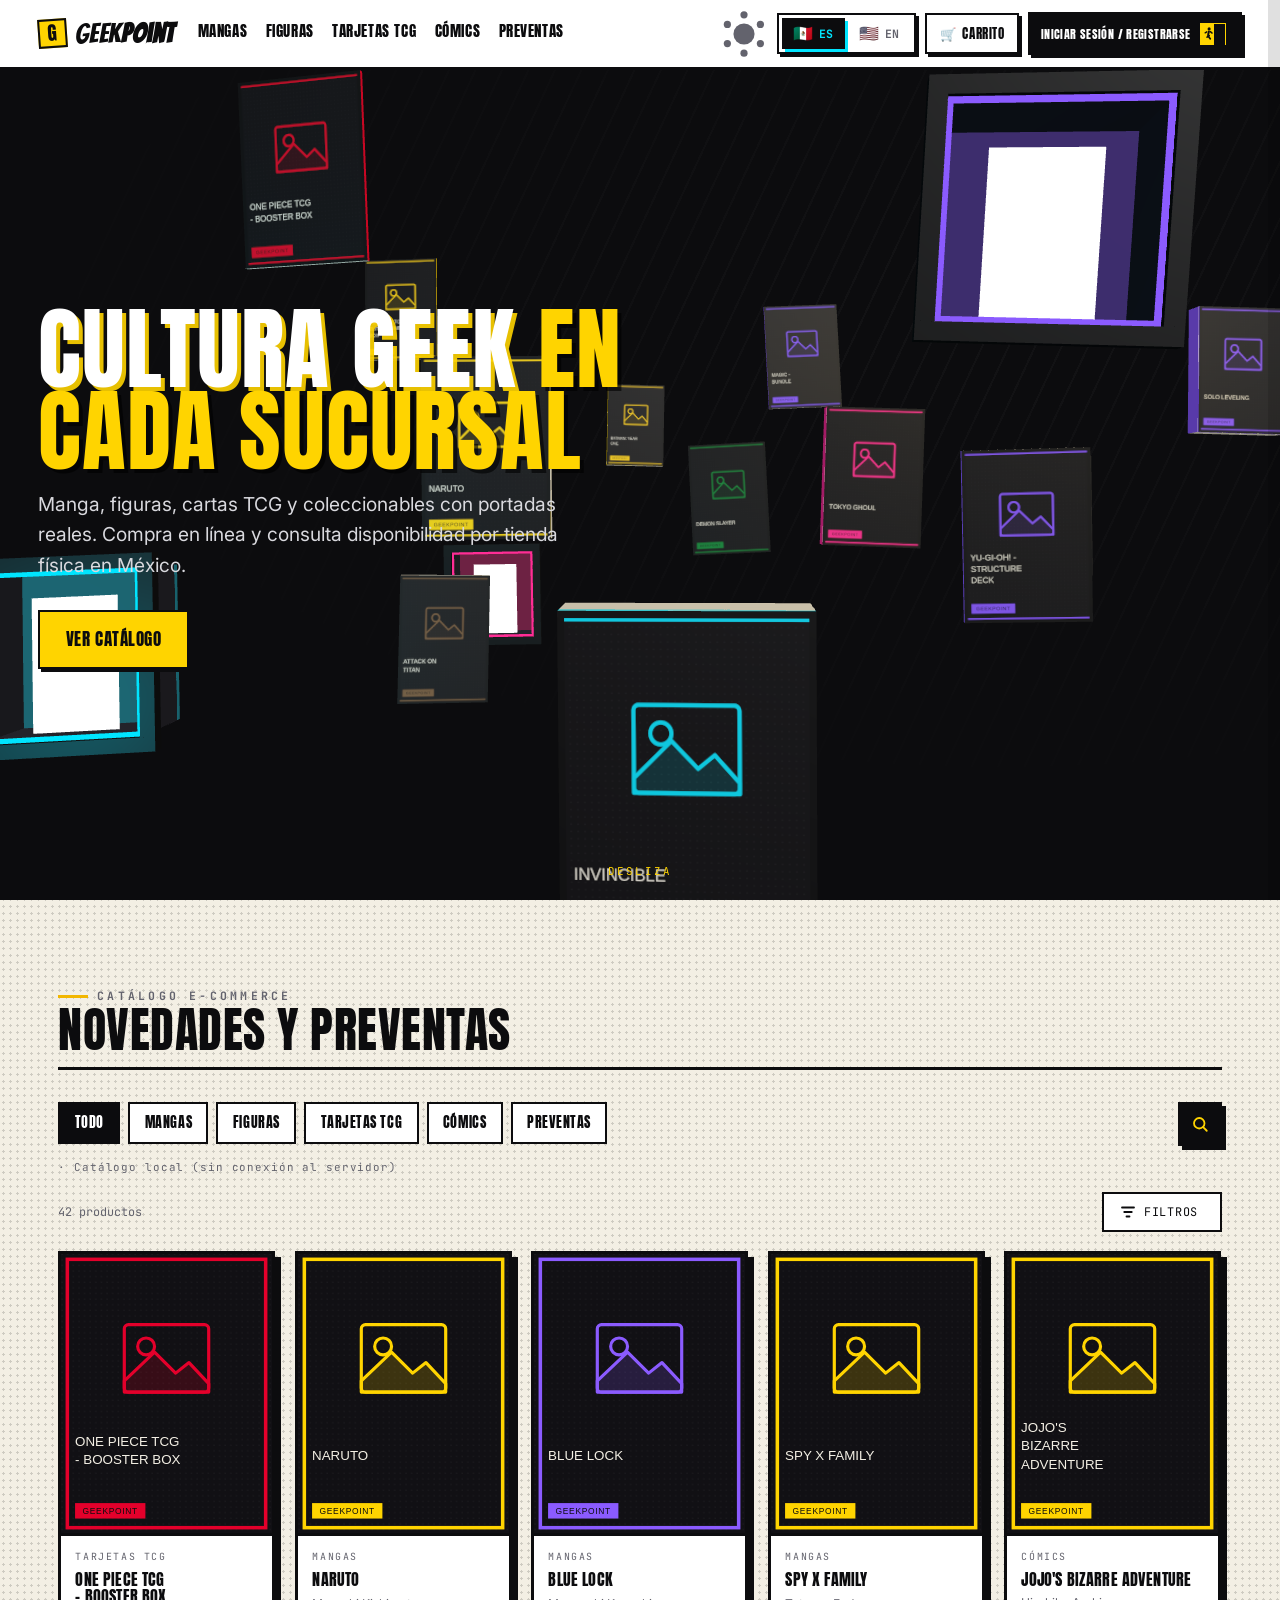
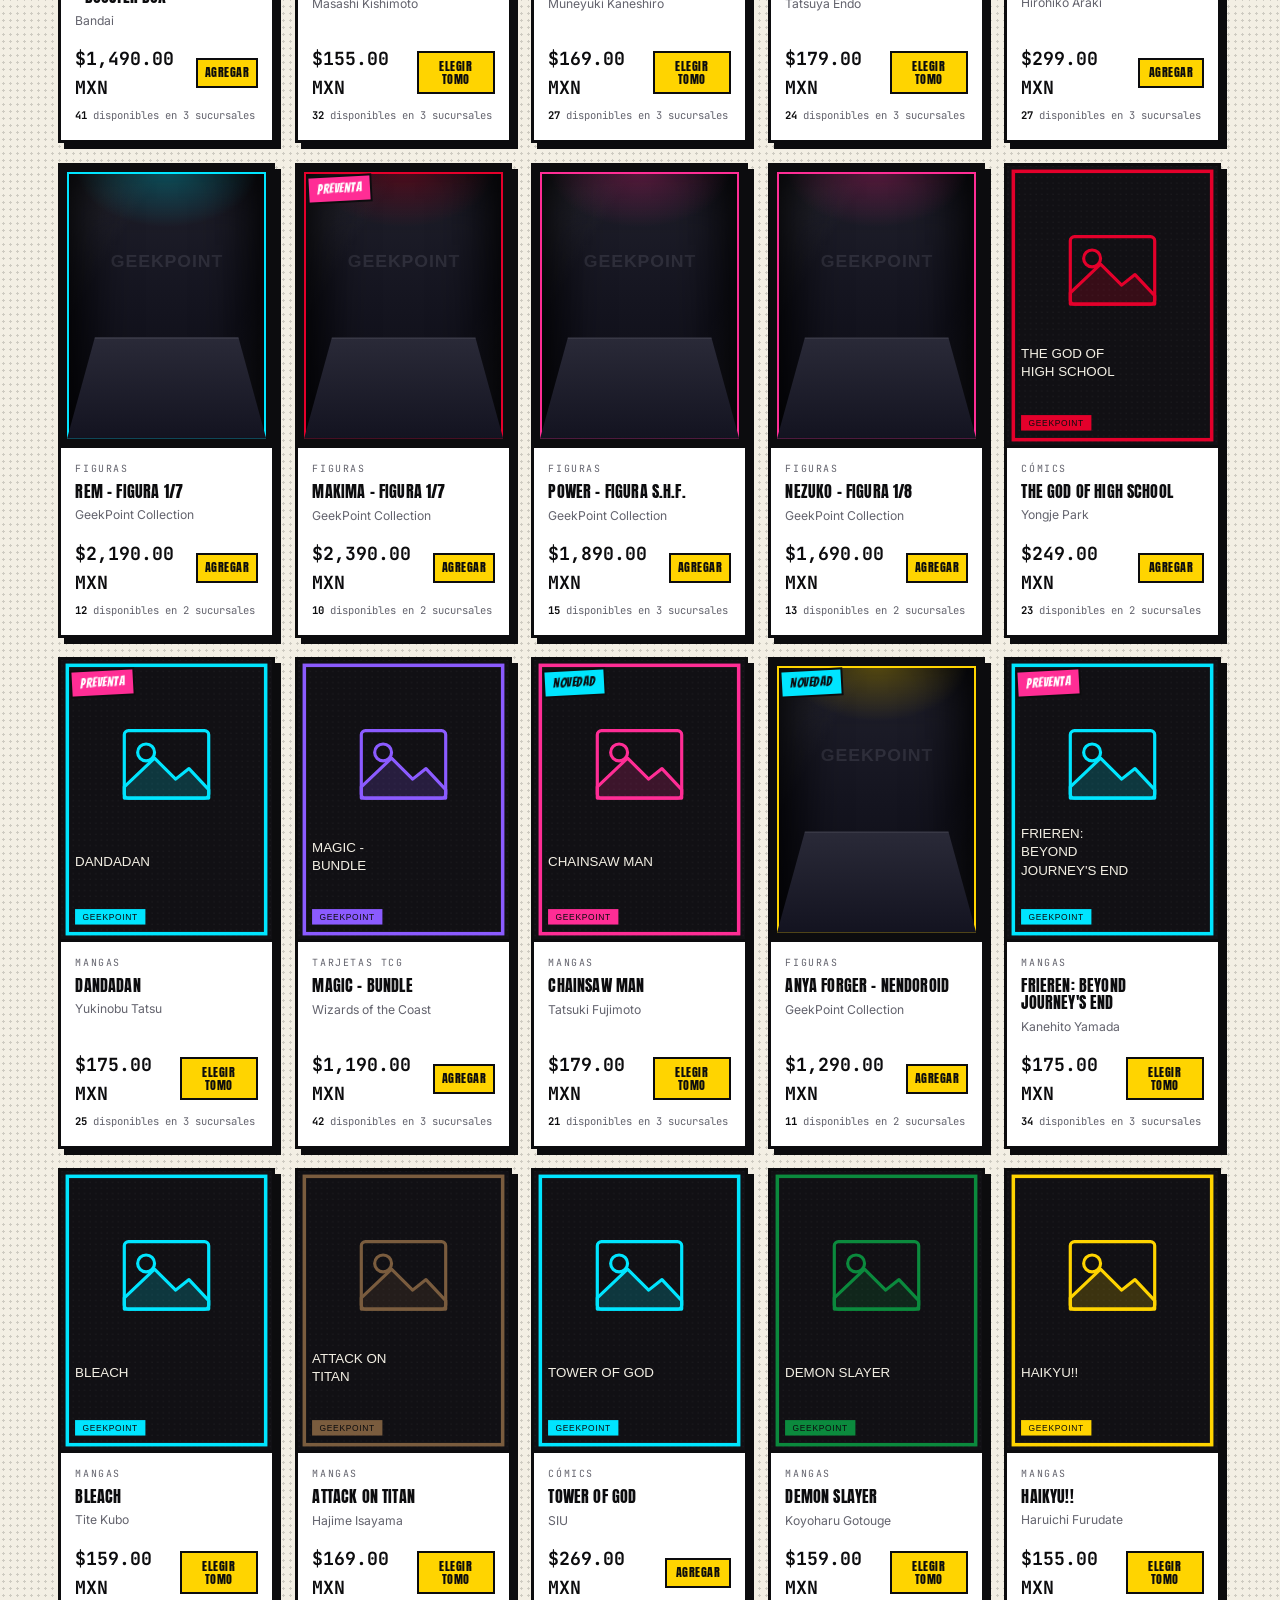
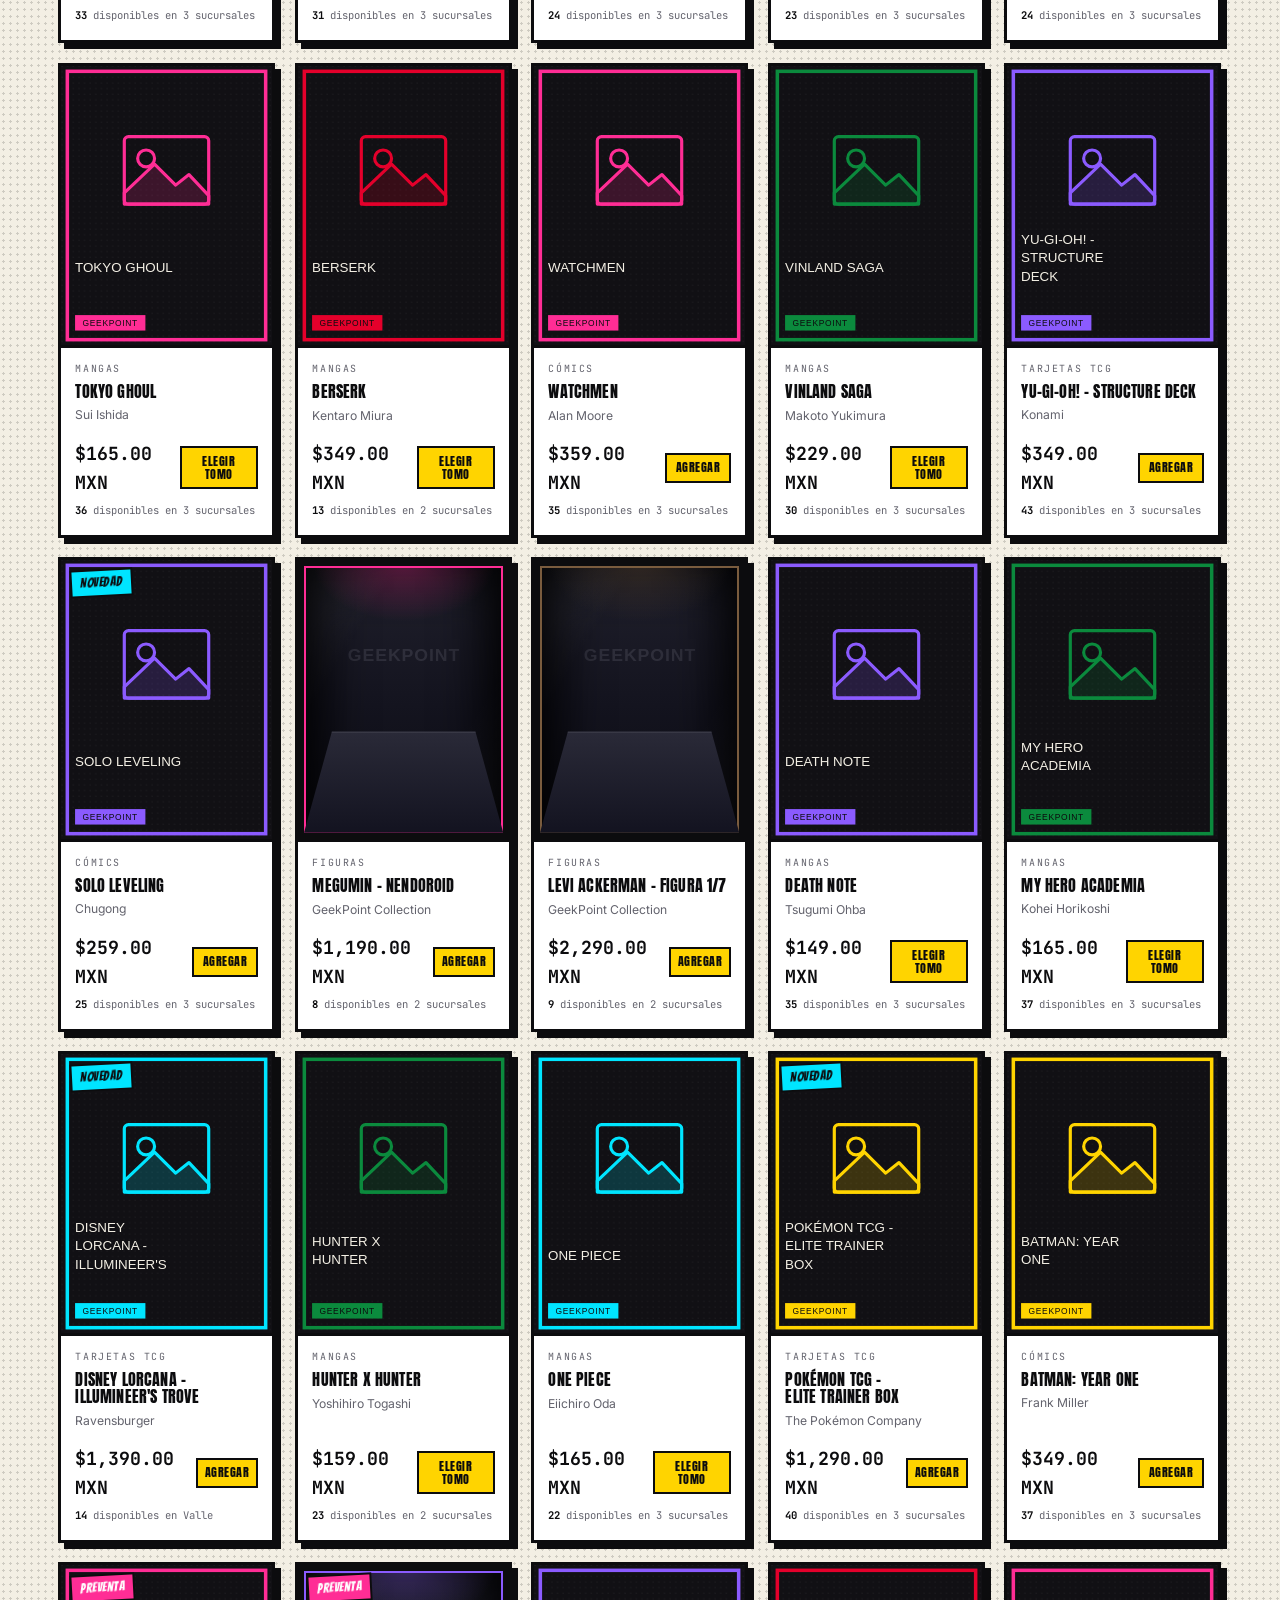
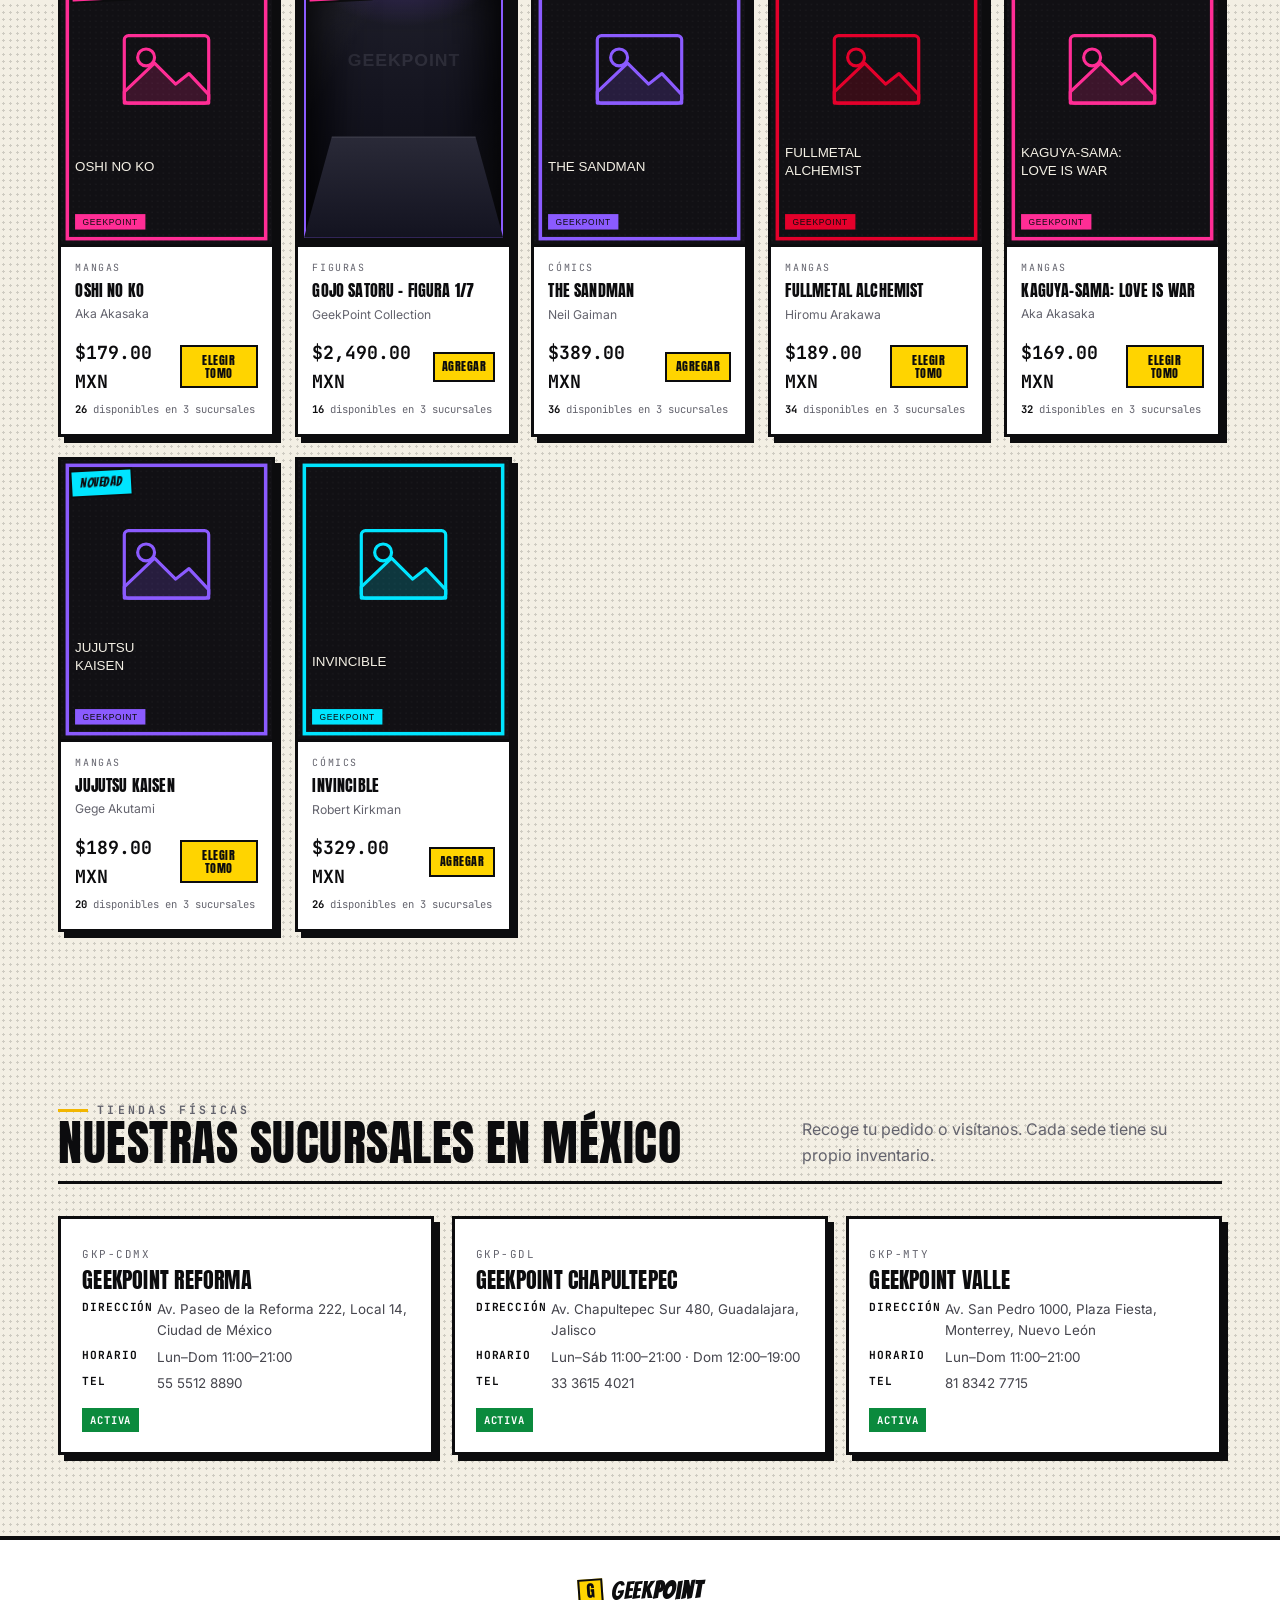
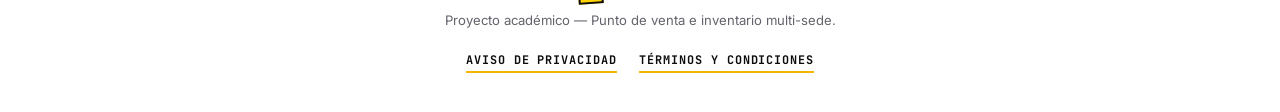
==== commit dc465f8d: "version final 2.0 ahora si final" ====
--- a/public_html/index.html
+++ b/public_html/index.html
@@ -7,6 +7,15 @@
   <title>GeekPoint — Portal Coleccionable & Sistema POS Multi-Sede</title>
   <meta name="description" content="Tienda de manga, figuras, cartas TCG y coleccionables. Catálogo interactivo 3D y sistema de punto de venta e inventario multi-sucursal." />
 
+  <!-- Vista previa al compartir el sitio (WhatsApp, etc.). Cada producto tiene
+       la suya en /api/share/<id>, que es el enlace que copia "Compartir". -->
+  <meta property="og:type" content="website" />
+  <meta property="og:site_name" content="GeekPoint" />
+  <meta property="og:title" content="GeekPoint — Portal Coleccionable" />
+  <meta property="og:description" content="Manga, figuras, cartas TCG y coleccionables. Aparta en línea y recoge en sucursal." />
+  <meta property="og:url" content="https://geekpoint.com.mx/" />
+  <meta property="og:image" content="https://geekpoint.com.mx/icons/icon-512.png" />
+
   <link rel="preconnect" href="https://fonts.googleapis.com" />
   <link rel="preconnect" href="https://fonts.gstatic.com" crossorigin />
   <link rel="stylesheet" href="https://fonts.googleapis.com/css2?family=Anton&family=Bangers&family=Inter:wght@400;500;600;700&family=JetBrains+Mono:wght@400;600;700&display=swap" />
@@ -33,8 +42,8 @@
   <link rel="stylesheet" href="assets/css/tokens.css?v=20260914_v76" />
   <link rel="stylesheet" href="assets/css/base.css?v=20260922_v77" />
   <link rel="stylesheet" href="assets/css/components.css?v=20261008_v102" />
-  <link rel="stylesheet" href="assets/css/store.css?v=20261112_v1" />
-  <link rel="stylesheet" href="assets/css/app.css?v=20261112_v1" />
+  <link rel="stylesheet" href="assets/css/store.css?v=20261114_v3" />
+  <link rel="stylesheet" href="assets/css/app.css?v=20261114_v2" />
 </head>
 <body>
   <a class="skip-link" href="#main" data-i18n="nav.skip">Saltar al contenido</a>
@@ -270,25 +279,25 @@
   <script defer src="lib/barcode.js?v=20260908_v74"></script>
   <script defer src="lib/manifest.js?v=20260908_v74"></script>
   <script defer src="js/config.js?v=20260910_v75"></script>
-  <script defer src="js/i18n.js?v=20261112_v1"></script>
+  <script defer src="js/i18n.js?v=20261114_v3"></script>
   <script defer src="js/ui.js?v=20261112_v1"></script>
   <script defer src="js/pwa.js?v=20261008_v2"></script>
   <script defer src="js/theme.js?v=20261112_v1"></script>
   <script defer src="js/api.js?v=20261112_v1"></script>
   <script defer src="js/services/pokemonApi.js?v=20260910_v75"></script>
   <script defer src="js/services/figureApi.js?v=20260910_v75"></script>
-  <script defer src="js/store.js?v=20261002_v77"></script>
+  <script defer src="js/store.js?v=20261114_v1"></script>
   <script defer src="js/catalog.js?v=20261112_v1"></script>
   <script defer src="js/three-hero.js?v=20260910_v75"></script>
   <script defer src="js/views/shell.js?v=20261112_v1"></script>
-  <script defer src="js/views/store.js?v=20261112_v1"></script>
+  <script defer src="js/views/store.js?v=20261114_v2"></script>
   <script defer src="js/views/login.js?v=20261020_v123"></script>
   <script defer src="js/views/account.js?v=20261008_v3"></script>
-  <script defer src="js/views/admin.js?v=20261112_v1"></script>
-  <script defer src="js/views/manager.js?v=20261112_v1"></script>
-  <script defer src="js/views/pos.js?v=20261112_v1"></script>
+  <script defer src="js/views/admin.js?v=20261114_v2"></script>
+  <script defer src="js/views/manager.js?v=20261114_v2"></script>
+  <script defer src="js/views/pos.js?v=20261114_v3"></script>
   <script defer src="js/views/legal.js?v=20261020_v5"></script>
   <script defer src="js/router.js?v=20261112_v1"></script>
-  <script defer src="js/main.js?v=20261112_v1"></script>
+  <script defer src="js/main.js?v=20261114_v1"></script>
 </body>
 </html>
--- a/public_html/assets/css/store.css
+++ b/public_html/assets/css/store.css
@@ -673,6 +673,8 @@
 /* ---------- POS: panel de apartados ---------- */
 .resv-lookup { display: flex; gap: .5rem; margin-bottom: 1rem; }
 .resv-lookup .input { flex: 1; }
+.resv-filter { display: flex; flex-wrap: wrap; gap: .35rem; margin-bottom: .7rem; }
+.resv-filter .chip { cursor: pointer; }
 .resv-list { display: flex; flex-direction: column; gap: .55rem; max-height: 46vh; overflow-y: auto; }
 .resv-item {
   display: flex; justify-content: space-between; align-items: flex-start; gap: 1rem;
@@ -831,3 +833,11 @@
   .preview3d__buy [data-buy] { width: 100%; }
   .related__row { grid-auto-columns: 42%; }
 }
+
+/* ===== Pulido visual 14/11 ===== */
+/* Sugerencias: inicial del título detrás de la portada (nunca un cuadro vacío). */
+.related__media { position: relative; background: linear-gradient(145deg, var(--ink), #3a3d52); }
+.related__media img { position: absolute; inset: 0; z-index: 1; }
+.related__ph { position: absolute; inset: 0; display: grid; place-items: center; font-family: var(--display); font-size: 2.2rem; color: var(--yellow, #ffd400); opacity: .85; }
+/* Ficha de producto: los botones de la fila miden lo mismo. */
+.preview3d__buy .btn { align-self: stretch; display: inline-flex; align-items: center; justify-content: center; min-height: 48px; }
--- a/public_html/assets/css/app.css
+++ b/public_html/assets/css/app.css
@@ -667,6 +667,13 @@
 .pay-methods .chip { justify-content: center; cursor: pointer; }
 @media (max-width: 380px) { .pay-methods { grid-template-columns: repeat(2, 1fr); } }
 
+/* Atajos de teclado de la caja (solo con teclado físico) */
+.pos__keys { display: none; flex-wrap: wrap; gap: .25rem .9rem; margin: -.35rem 0 .7rem; font-size: .72rem; color: var(--muted); }
+.pos__keys kbd { font: 600 .68rem/1 var(--font-mono, ui-monospace, monospace); padding: .18rem .38rem; border: 1px solid var(--line, currentColor);
+  border-radius: 5px; color: var(--text); background: var(--surface-2, transparent); }
+@media (hover: hover) and (pointer: fine) { .pos__keys { display: flex; } }
+.sales-export { white-space: nowrap; }
+
 /* Cobro: billetes rápidos, pago mixto y estado (pagado / falta / cambio) */
 .pay-quick { display: flex; flex-wrap: wrap; gap: .35rem; margin: -.2rem 0 .3rem; }
 .pay-quick .chip, .pay-split__fill { cursor: pointer; min-height: 36px; }
@@ -759,6 +766,13 @@
   .topbar, .api-banner, .foot,
   .cart-drawer, .cart-drawer__backdrop, .toasts, .splash { display: none !important; }
 }
+
+/* Aviso en el carrito del POS: la venta actual liquida un apartado. */
+.cart__resv { display: flex; align-items: center; justify-content: space-between; gap: .5rem; margin: .2rem 0 .6rem;
+  padding: .45rem .7rem; border-radius: 10px; background: var(--surface-2); border-left: 3px solid var(--neon-cyan);
+  font-family: var(--mono); font-size: .76rem; }
+.cart__resv-x { width: 24px; height: 24px; border-radius: 6px; display: grid; place-items: center; color: var(--muted); }
+.cart__resv-x:hover { color: var(--danger); }
 
 /* ---------- Toolbar / filtros ---------- */
 .toolbar { display: flex; flex-wrap: wrap; gap: .6rem; align-items: center; margin-bottom: 1rem; }
@@ -1161,3 +1175,48 @@
   .table-wrap--stack td .btn { min-height: 40px; }
   .table-wrap--stack td:empty { display: none; }
 }
+
+/* ===== Pulido visual 14/11 ===== */
+/* Portadas del POS: el emoji de la categoría queda detrás de la imagen. */
+.prod__media { background: linear-gradient(145deg, var(--surface-3), var(--surface-2)); overflow: hidden; }
+.prod__media img { position: absolute; inset: 0; z-index: 1; }
+.prod__badge { z-index: 2; }
+.prod__art { opacity: .55; }
+
+/* Venta actual: resalte del renglón que entró o cambió, y del total. */
+@keyframes citemFlash { 0% { box-shadow: inset 0 0 0 2px var(--neon-cyan); background: color-mix(in srgb, var(--neon-cyan) 22%, var(--surface-2)); } 100% { box-shadow: inset 0 0 0 0 transparent; background: var(--surface-2); } }
+.citem.is-new { animation: cartRowIn .3s var(--ease-out) backwards, citemFlash .9s ease-out; }
+.citem.is-changed { animation: citemFlash .7s ease-out; }
+.cart__totals [data-total].is-bump { display: inline-block; animation: countPop .38s var(--ease-bounce, ease-out); transform-origin: right center; }
+@media (prefers-reduced-motion: reduce) { .citem.is-new, .citem.is-changed, .cart__totals [data-total].is-bump { animation: none; } }
+
+/* Apartados en la venta: varios caben en una fila de píldoras. */
+.cart__resvs { display: flex; flex-wrap: wrap; gap: .35rem; margin: .2rem 0 .6rem; }
+.cart__resvs .cart__resv { margin: 0; flex: 1 1 100%; }
+.cart__resvs .cart__resv--pill { flex: 0 1 auto; padding: .25rem .3rem .25rem .6rem; border-left-width: 0; border: 1px solid var(--neon-cyan); border-radius: 999px; gap: .2rem; }
+.cart__resv--pill .cart__resv-x { width: 20px; height: 20px; font-size: .7rem; }
+
+/* Filtros de ventas: rejilla pareja, etiqueta arriba de cada campo. */
+.toolbar--sales[data-sales-filters] { display: grid; grid-template-columns: repeat(auto-fit, minmax(165px, 1fr)); gap: .7rem .8rem; align-items: end; }
+.toolbar--sales[data-sales-filters] .toolbar__item { display: flex; flex-direction: column; align-items: stretch; gap: .25rem; min-width: 0; flex: none; }
+.toolbar--sales[data-sales-filters] .toolbar__item > span { font-size: .66rem; letter-spacing: .1em; text-transform: uppercase; }
+.toolbar--sales[data-sales-filters] .toolbar__item .input,
+.toolbar--sales[data-sales-filters] .toolbar__item .select,
+.toolbar--sales[data-sales-filters] > .input[type="search"] { width: 100%; min-width: 0; max-width: none; flex: none; }
+.state-action { text-align: center; margin: -1.6rem 0 2rem; }
+
+/* Insignias de estado: mismos colores que "Mi cuenta" (pendiente cian,
+   lista ámbar, cobrada verde, cancelada rojo). Con body.in-app delante para
+   ganarle a la regla gris compartida, que aplastaba los modificadores. */
+body.in-app .badge--ok, body.in-app .badge--st-cobrada, .badge--st-cobrada { background: var(--success); color: #fff; }
+body.in-app .badge--warn, body.in-app .badge--st-lista, .badge--st-lista { background: var(--warning); color: #fff; }
+body.in-app .badge--danger, body.in-app .badge--st-cancelada, .badge--st-cancelada { background: var(--danger); color: #fff; }
+body.in-app .badge--cyan, body.in-app .badge--st-pendiente, .badge--st-pendiente { background: var(--neon-cyan); color: var(--ink-fixed, #14151d); }
+body.in-app .badge--violet { background: var(--neon-violet); color: #fff; }
+body.in-app .badge--panini { background: var(--panini); color: var(--ink-fixed, #14151d); }
+
+/* Ticket: logo arriba y pie. */
+.ticket__logo { display: block; margin: 0 auto .35rem; width: 46px; height: 46px; border-radius: 10px; }
+.ticket__thanks { text-align: center; font-weight: 700; margin: 0; }
+.ticket__foot { text-align: center; color: #666; font-size: .7rem; margin: .2rem 0 0; }
+@media print { .ticket__logo { width: 12mm !important; filter: grayscale(1) contrast(1.2); } }
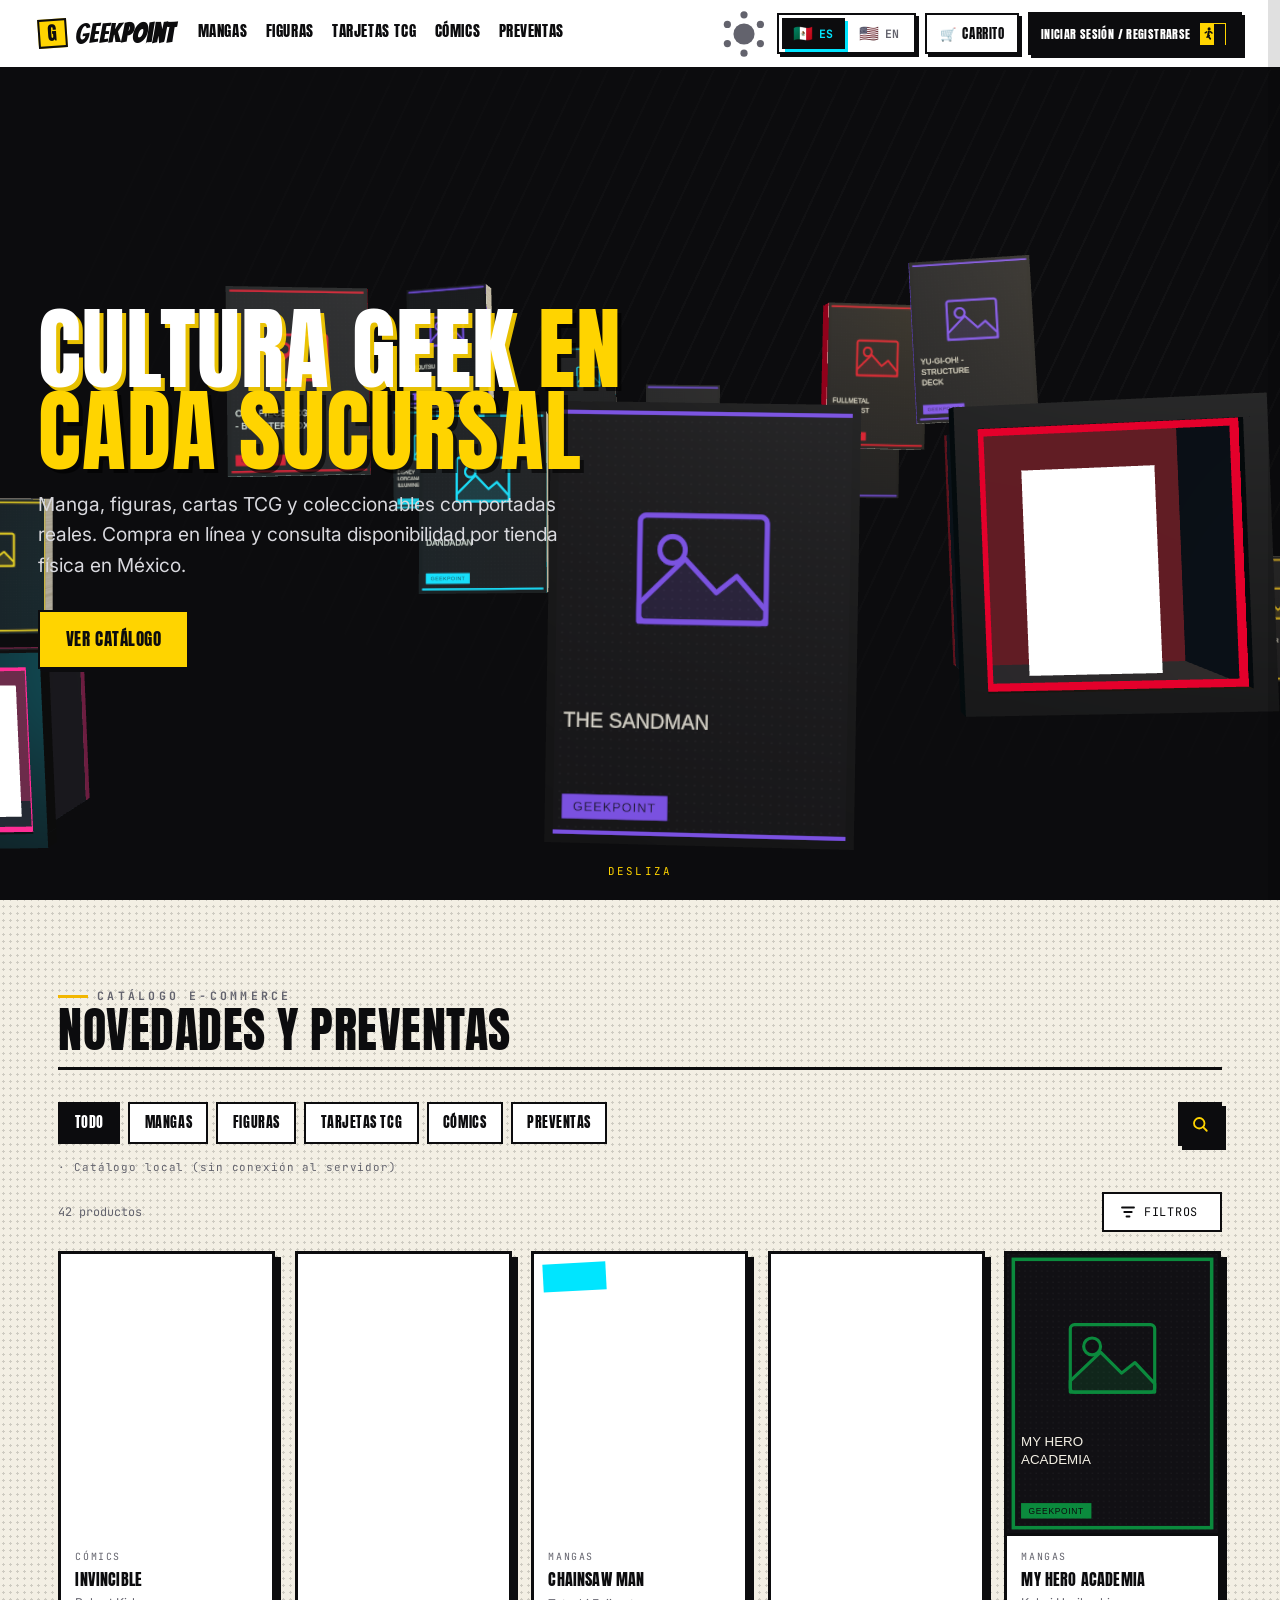
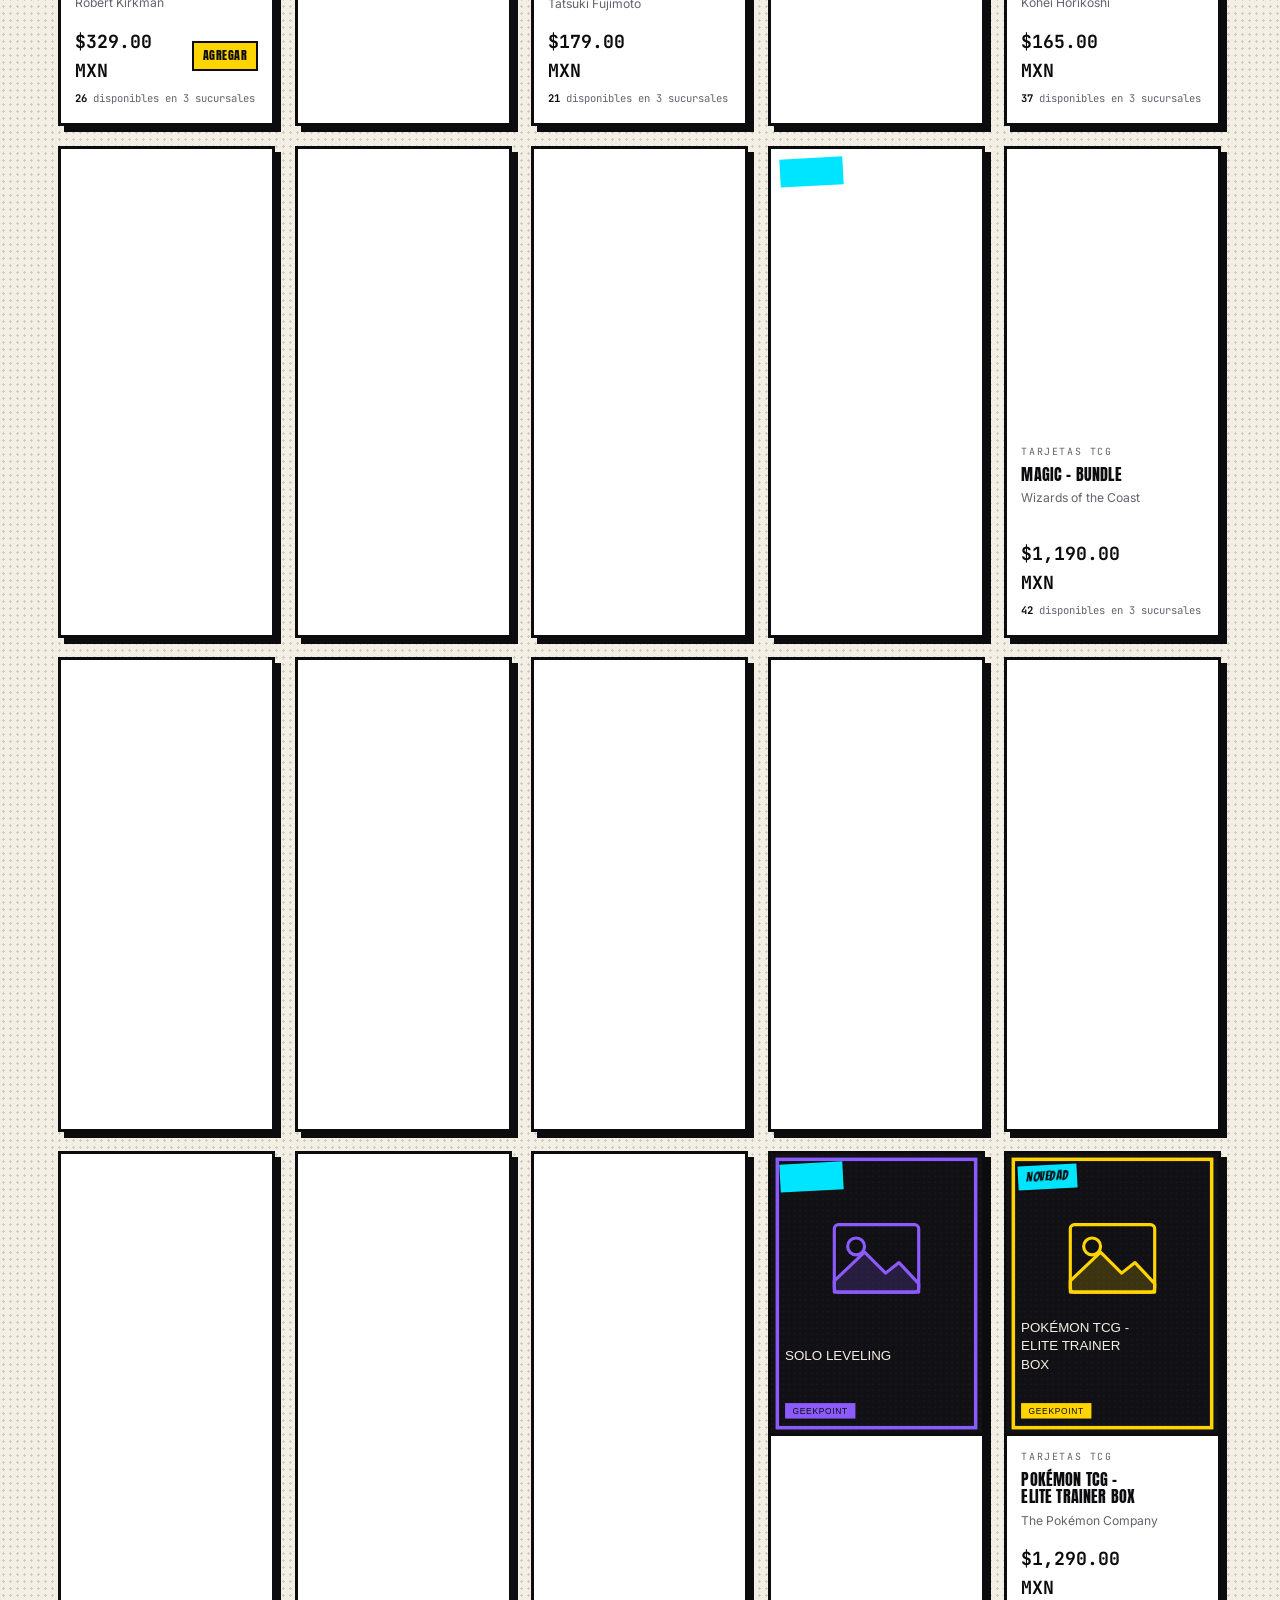
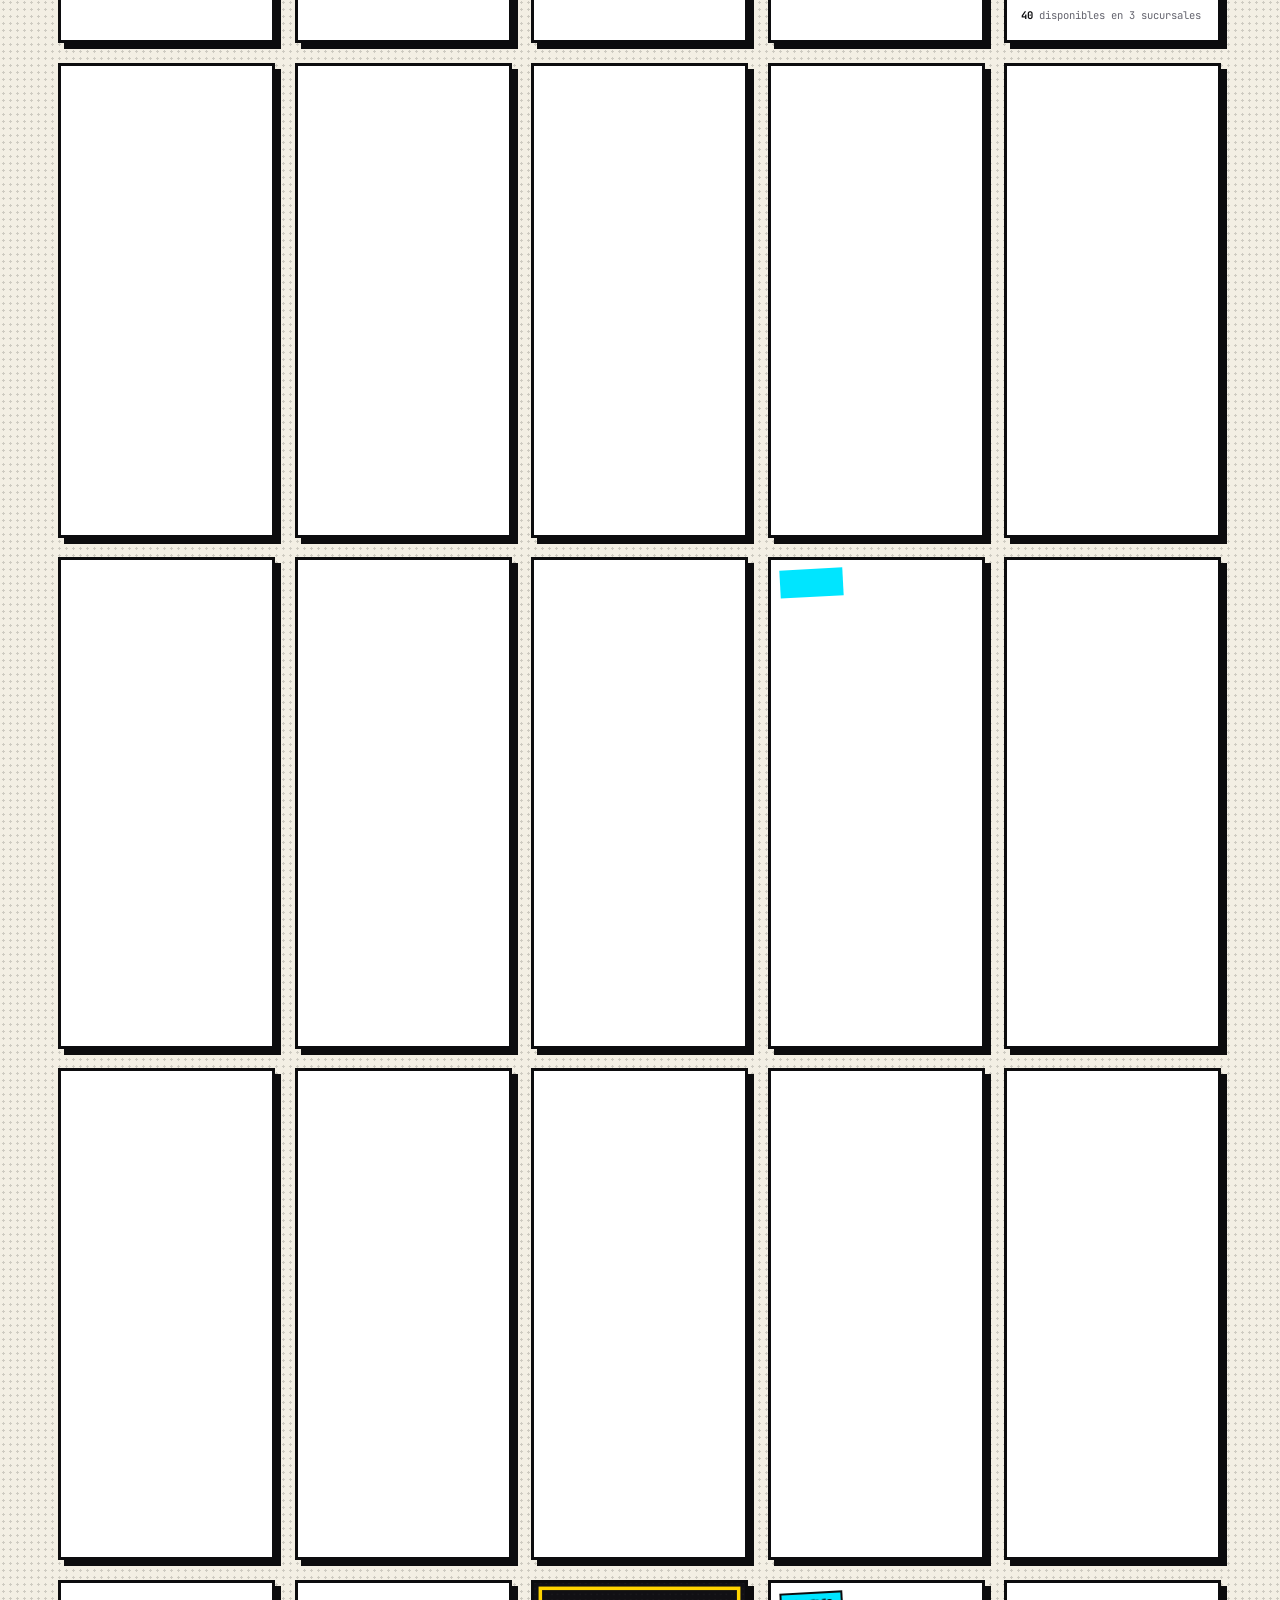
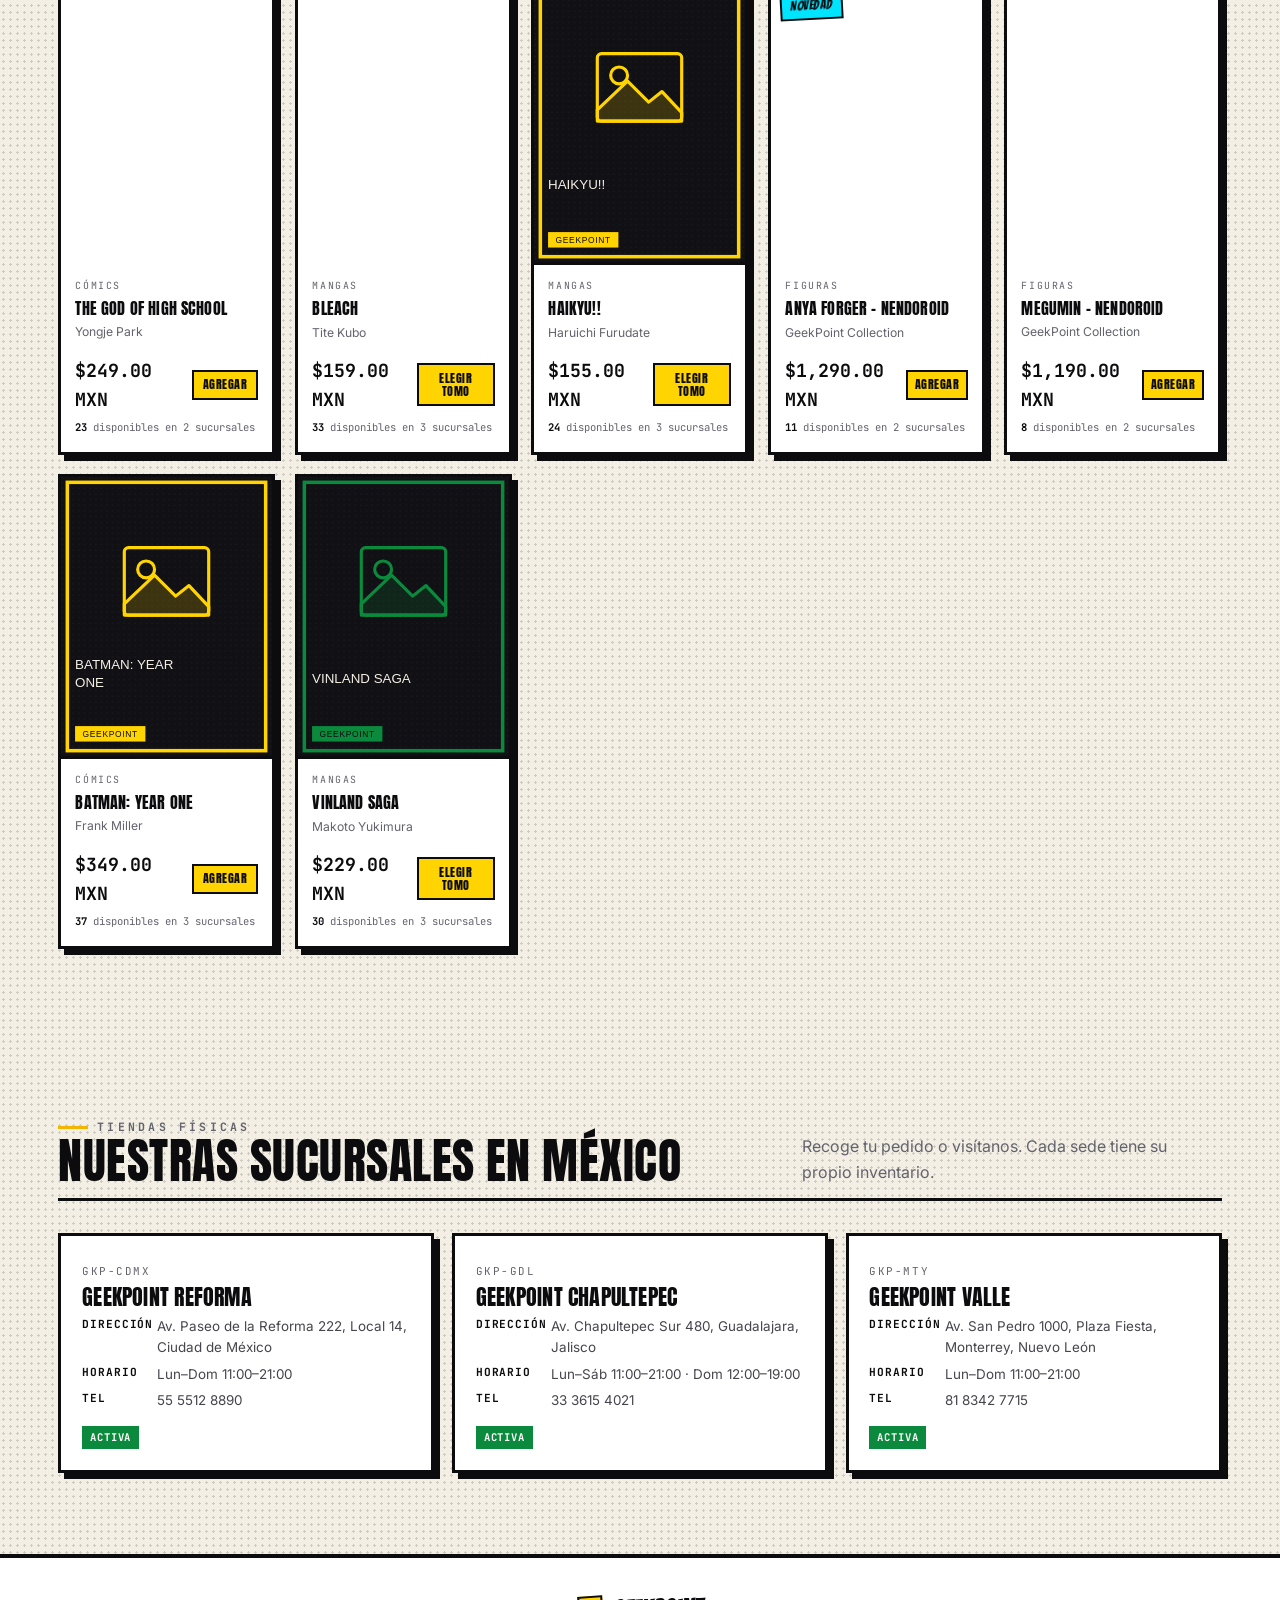
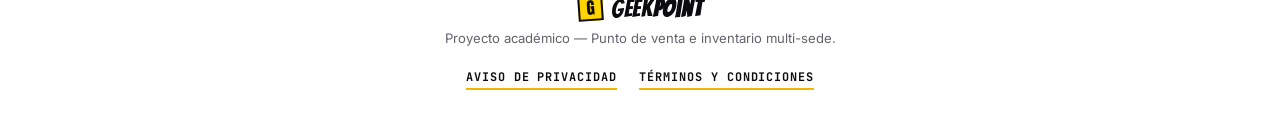
==== commit b8ff5447: "README y ajustes visuales" ====
--- a/public_html/index.html
+++ b/public_html/index.html
@@ -41,8 +41,8 @@
 
   <link rel="stylesheet" href="assets/css/tokens.css?v=20260914_v76" />
   <link rel="stylesheet" href="assets/css/base.css?v=20260922_v77" />
-  <link rel="stylesheet" href="assets/css/components.css?v=20261008_v102" />
-  <link rel="stylesheet" href="assets/css/store.css?v=20261114_v3" />
+  <link rel="stylesheet" href="assets/css/components.css?v=20261116_v1" />
+  <link rel="stylesheet" href="assets/css/store.css?v=20261116_v1" />
   <link rel="stylesheet" href="assets/css/app.css?v=20261114_v2" />
 </head>
 <body>
@@ -279,8 +279,8 @@
   <script defer src="lib/barcode.js?v=20260908_v74"></script>
   <script defer src="lib/manifest.js?v=20260908_v74"></script>
   <script defer src="js/config.js?v=20260910_v75"></script>
-  <script defer src="js/i18n.js?v=20261114_v3"></script>
-  <script defer src="js/ui.js?v=20261112_v1"></script>
+  <script defer src="js/i18n.js?v=20261116_v1"></script>
+  <script defer src="js/ui.js?v=20261116_v1"></script>
   <script defer src="js/pwa.js?v=20261008_v2"></script>
   <script defer src="js/theme.js?v=20261112_v1"></script>
   <script defer src="js/api.js?v=20261112_v1"></script>
@@ -290,7 +290,7 @@
   <script defer src="js/catalog.js?v=20261112_v1"></script>
   <script defer src="js/three-hero.js?v=20260910_v75"></script>
   <script defer src="js/views/shell.js?v=20261112_v1"></script>
-  <script defer src="js/views/store.js?v=20261114_v2"></script>
+  <script defer src="js/views/store.js?v=20261116_v2"></script>
   <script defer src="js/views/login.js?v=20261020_v123"></script>
   <script defer src="js/views/account.js?v=20261008_v3"></script>
   <script defer src="js/views/admin.js?v=20261114_v2"></script>
--- a/public_html/assets/css/components.css
+++ b/public_html/assets/css/components.css
@@ -611,7 +611,9 @@
 /* ---------- Modal ---------- */
 /* Con un modal abierto, el fondo NO se desplaza (el contenido del modal
    scrollea dentro de .modal__card). */
-html.modal-open, html.modal-open body { overflow: hidden; }
+/* Solo en <html>: si también se pone en <body>, la barra superior (sticky)
+   deja de pegarse y desaparece del fondo mientras el modal está abierto. */
+html.modal-open { overflow: hidden; }
 .modal { position: fixed; inset: 0; z-index: var(--z-modal); display: grid; place-items: center; padding: 1.2rem; overscroll-behavior: contain; }
 .modal__backdrop { position: absolute; inset: 0; background: rgba(12,12,14,.72); backdrop-filter: blur(3px); -webkit-backdrop-filter: blur(3px); }
 .modal__card {
--- a/public_html/assets/css/store.css
+++ b/public_html/assets/css/store.css
@@ -841,3 +841,20 @@
 .related__ph { position: absolute; inset: 0; display: grid; place-items: center; font-family: var(--display); font-size: 2.2rem; color: var(--yellow, #ffd400); opacity: .85; }
 /* Ficha de producto: los botones de la fila miden lo mismo. */
 .preview3d__buy .btn { align-self: stretch; display: inline-flex; align-items: center; justify-content: center; min-height: 48px; }
+
+/* ===== Agotados apagados (16/11) ===== */
+/* Portada sin color y tenue; la etiqueta "Agotado" y el aviso se quedan a
+   color. Al pasar el mouse (o enfocar) la portada recupera el color. */
+.pcard.is-soldout .pcard__media > *:not(.pcard__tags):not(.pcard__view) {
+  filter: grayscale(1); opacity: .45; transition: filter .25s var(--ease-out, ease-out), opacity .25s var(--ease-out, ease-out);
+}
+.pcard.is-soldout .pcard__name, .pcard.is-soldout .pcard__author, .pcard.is-soldout .pcard__cat,
+.pcard.is-soldout .pcard__price, .pcard.is-soldout .pcard__stock { opacity: .62; transition: opacity .25s var(--ease-out, ease-out); }
+.pcard.is-soldout:hover .pcard__media > *, .pcard.is-soldout:focus-within .pcard__media > * { filter: none; opacity: 1; }
+.pcard.is-soldout:hover .pcard__name, .pcard.is-soldout:hover .pcard__author, .pcard.is-soldout:hover .pcard__cat,
+.pcard.is-soldout:hover .pcard__price, .pcard.is-soldout:hover .pcard__stock,
+.pcard.is-soldout:focus-within .pcard__name, .pcard.is-soldout:focus-within .pcard__price { opacity: 1; }
+/* Separador donde empieza el bloque de agotados. */
+.pgrid__sep { grid-column: 1 / -1; display: flex; align-items: center; gap: .9rem; margin: .6rem 0 -.2rem;
+  font-family: var(--mono); font-size: .72rem; font-weight: 700; letter-spacing: .16em; text-transform: uppercase; color: var(--muted, #666); }
+.pgrid__sep::before, .pgrid__sep::after { content: ""; flex: 1; border-top: 2px dashed currentColor; opacity: .45; }
